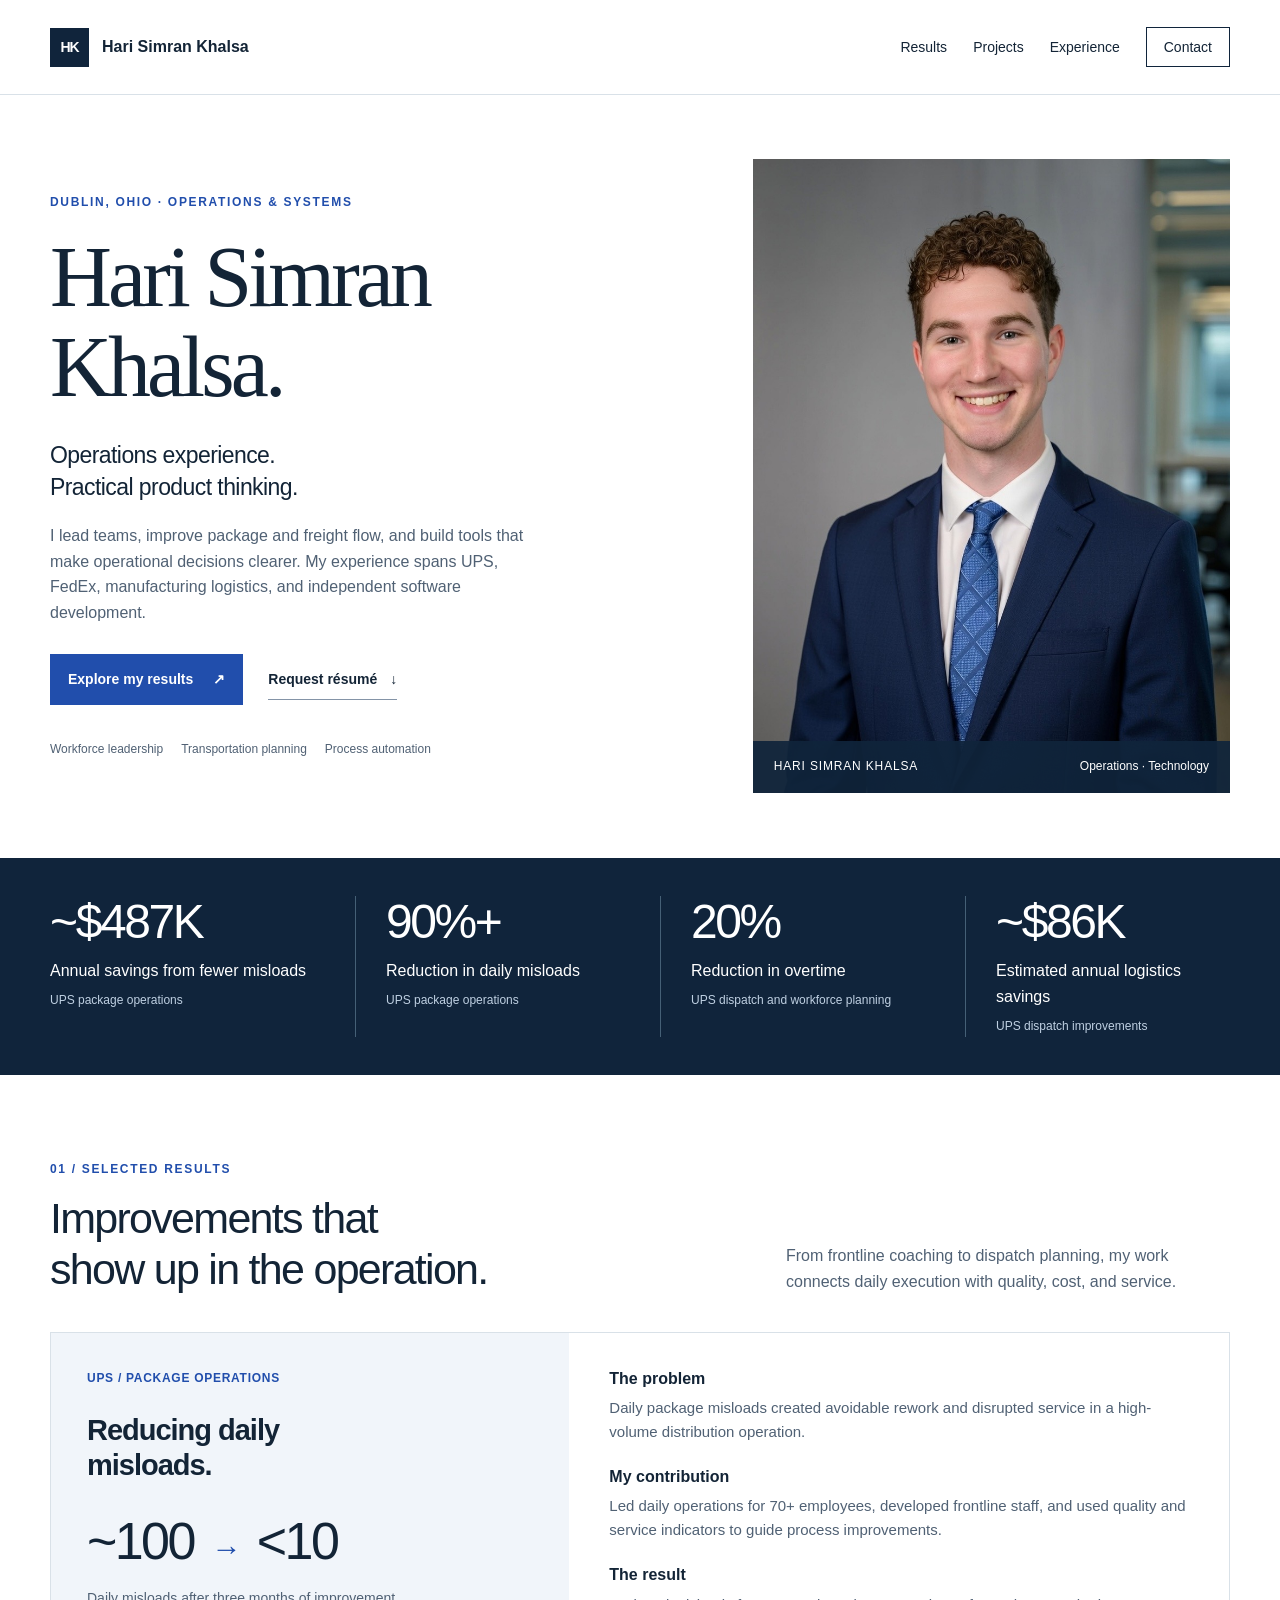
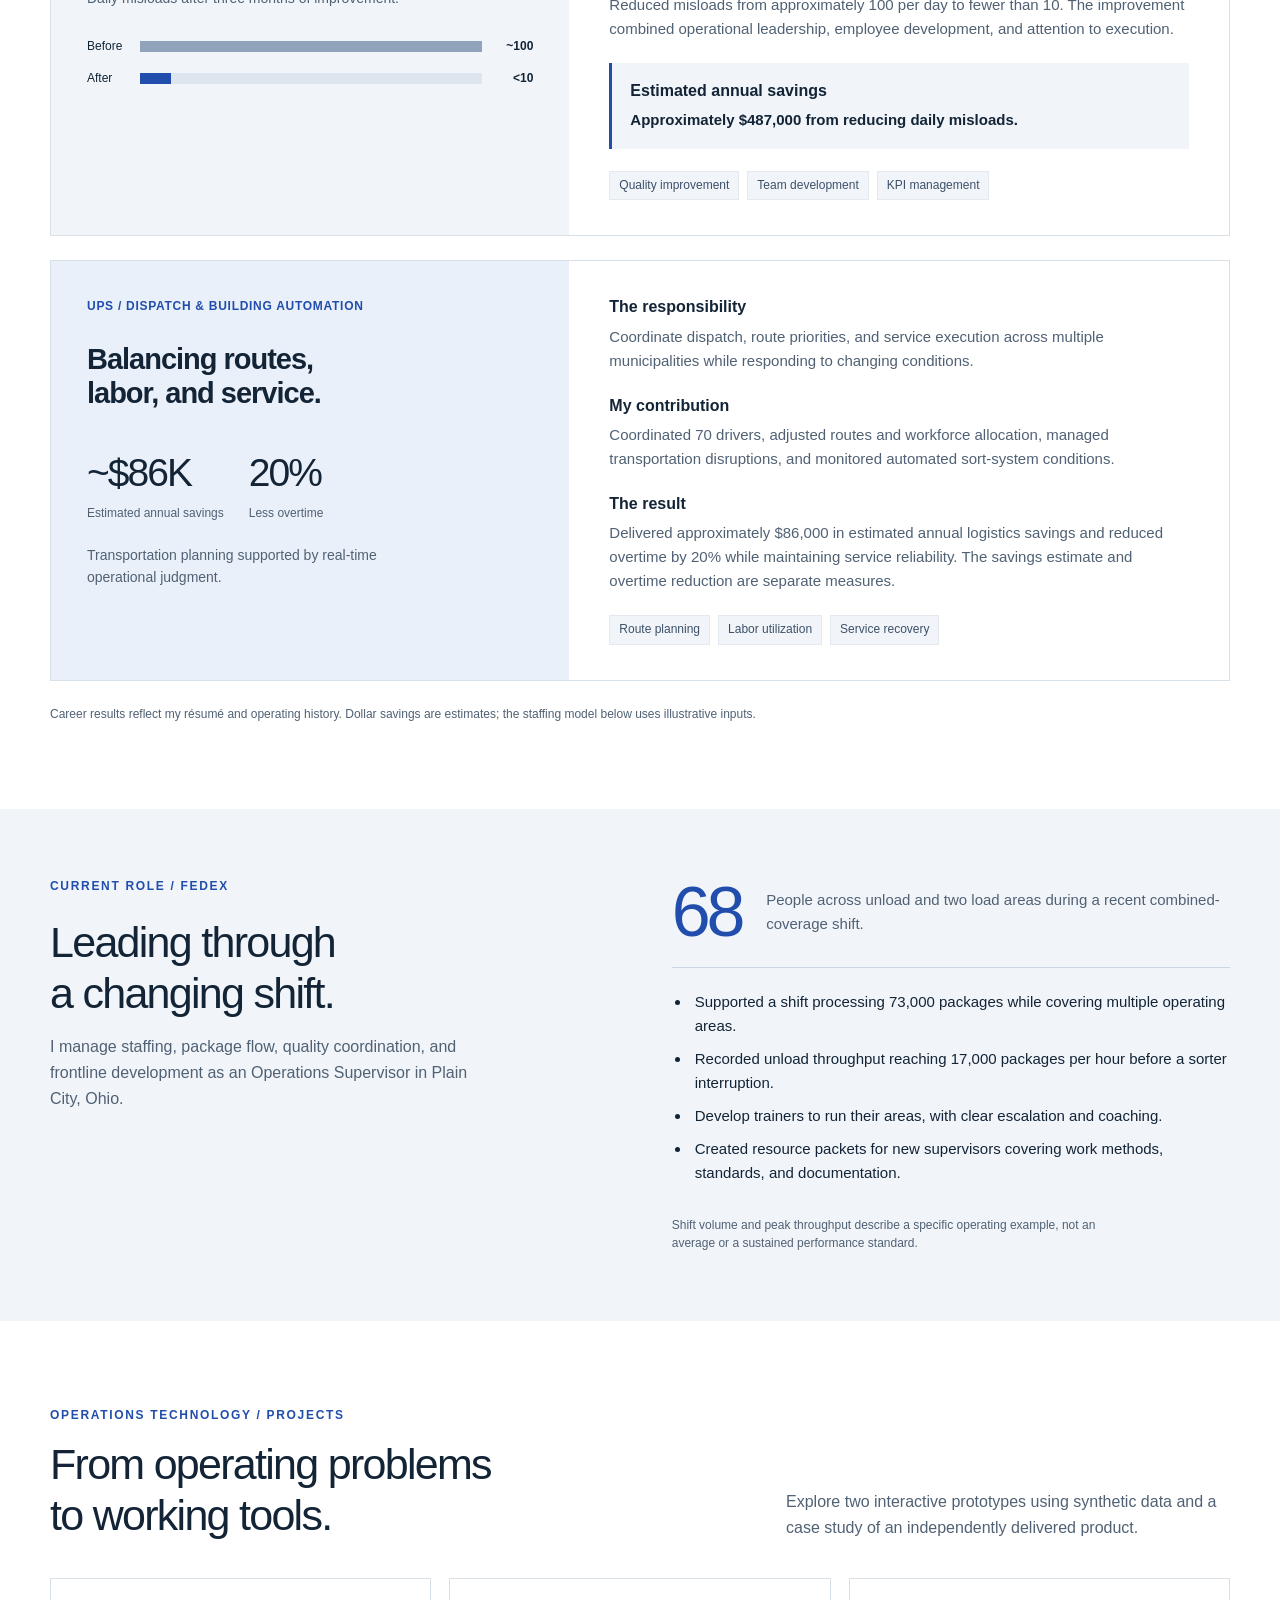
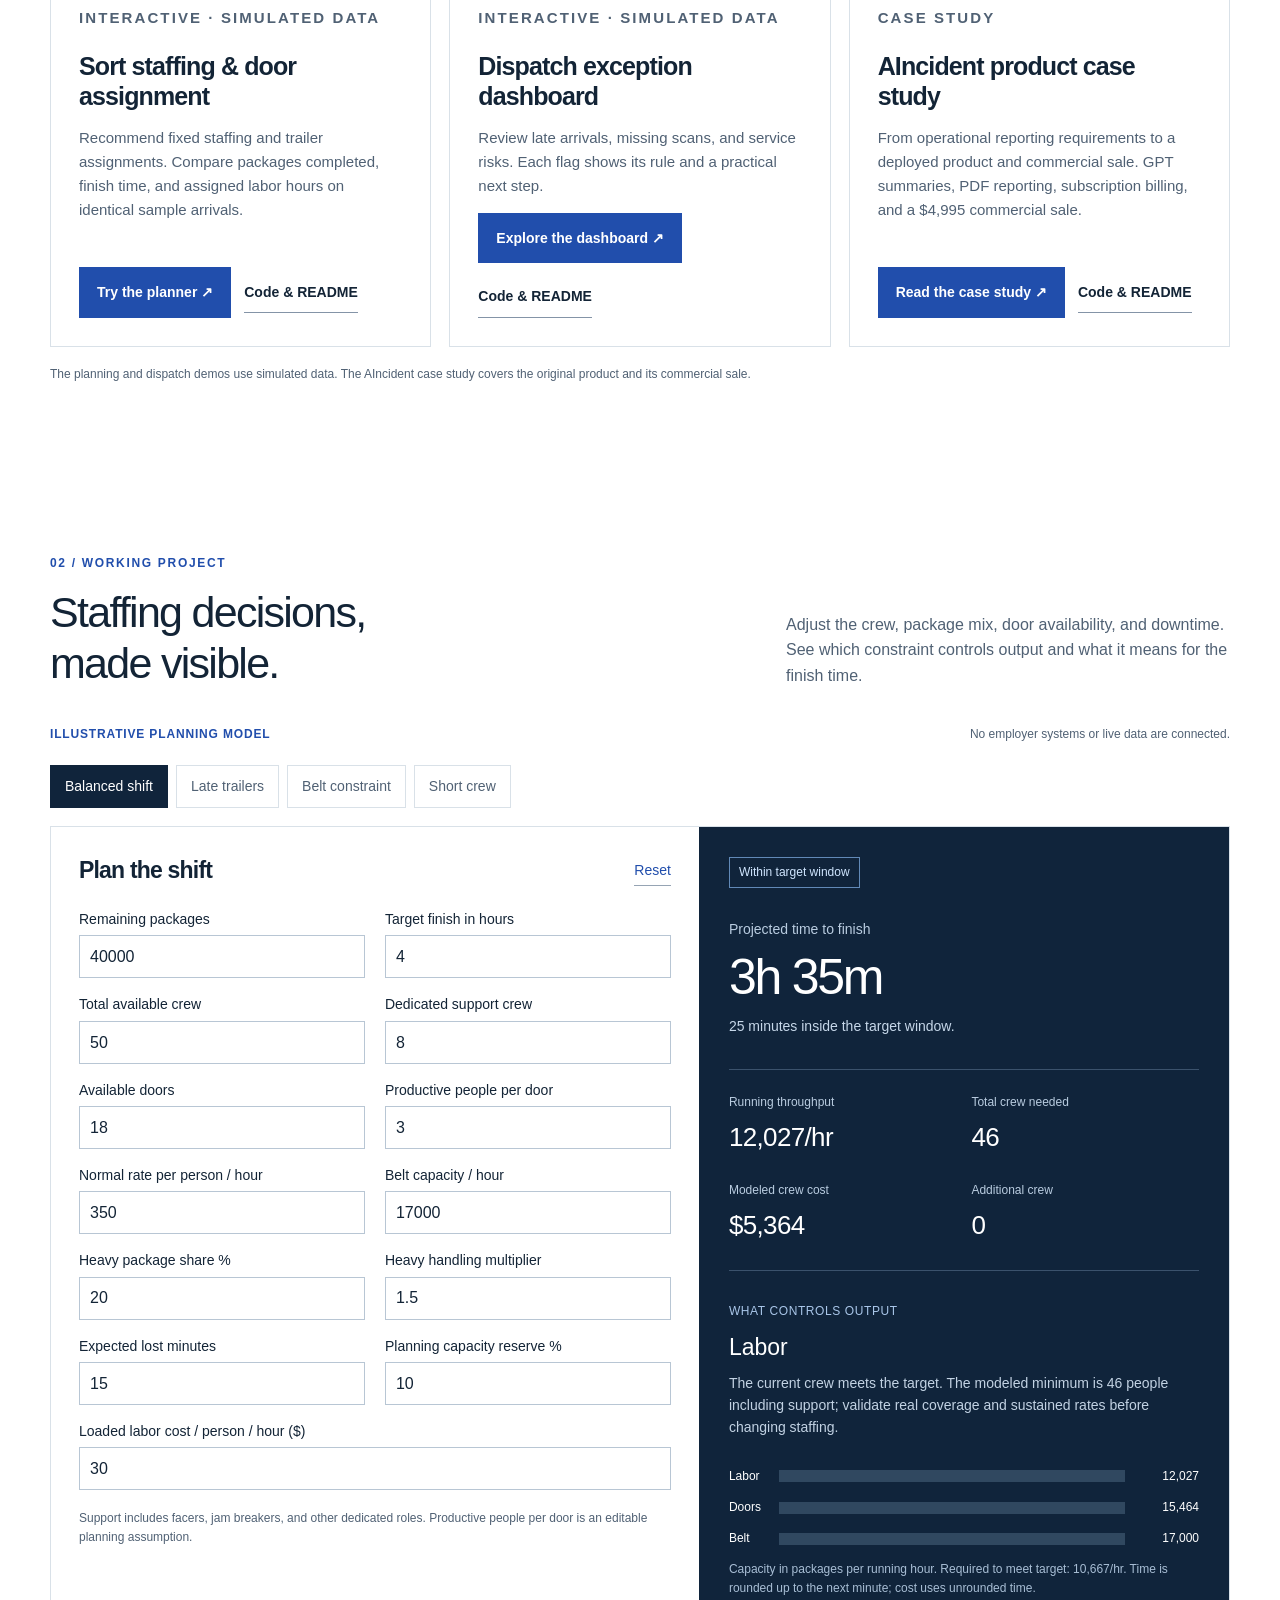
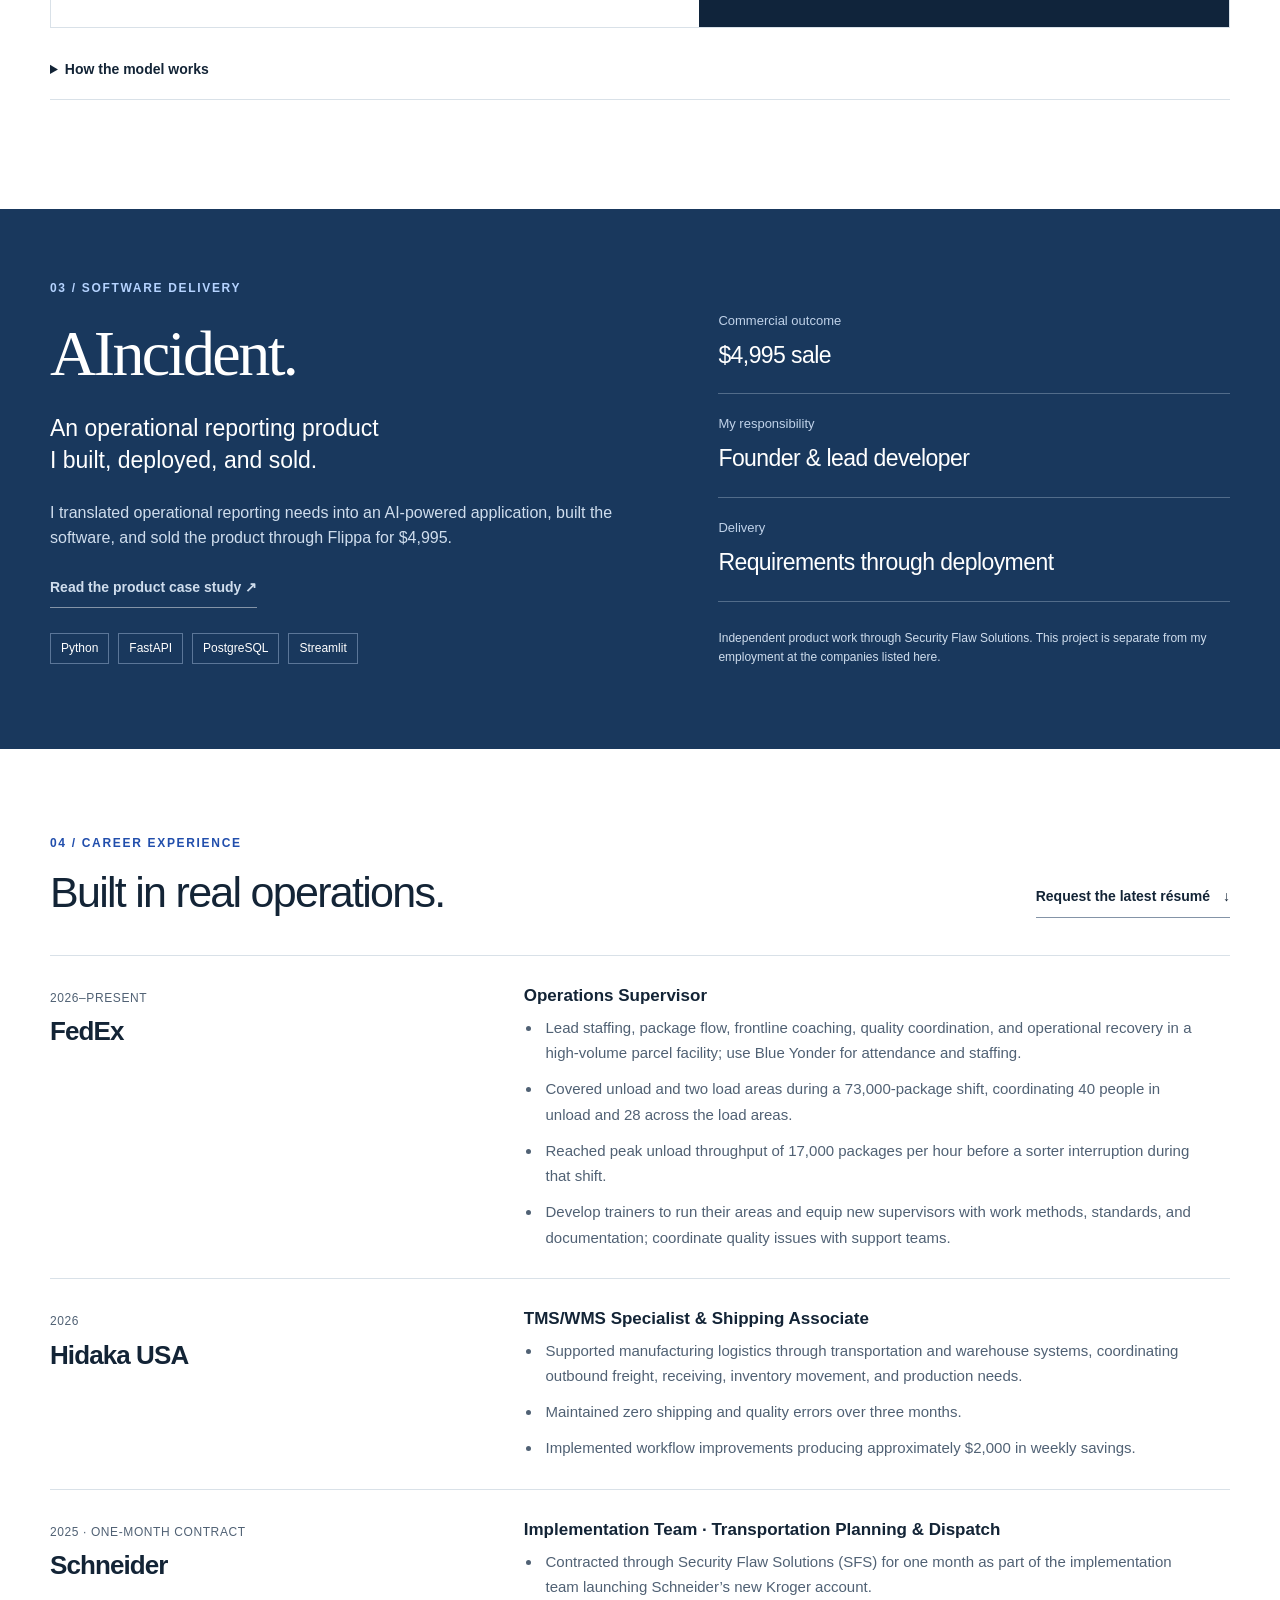
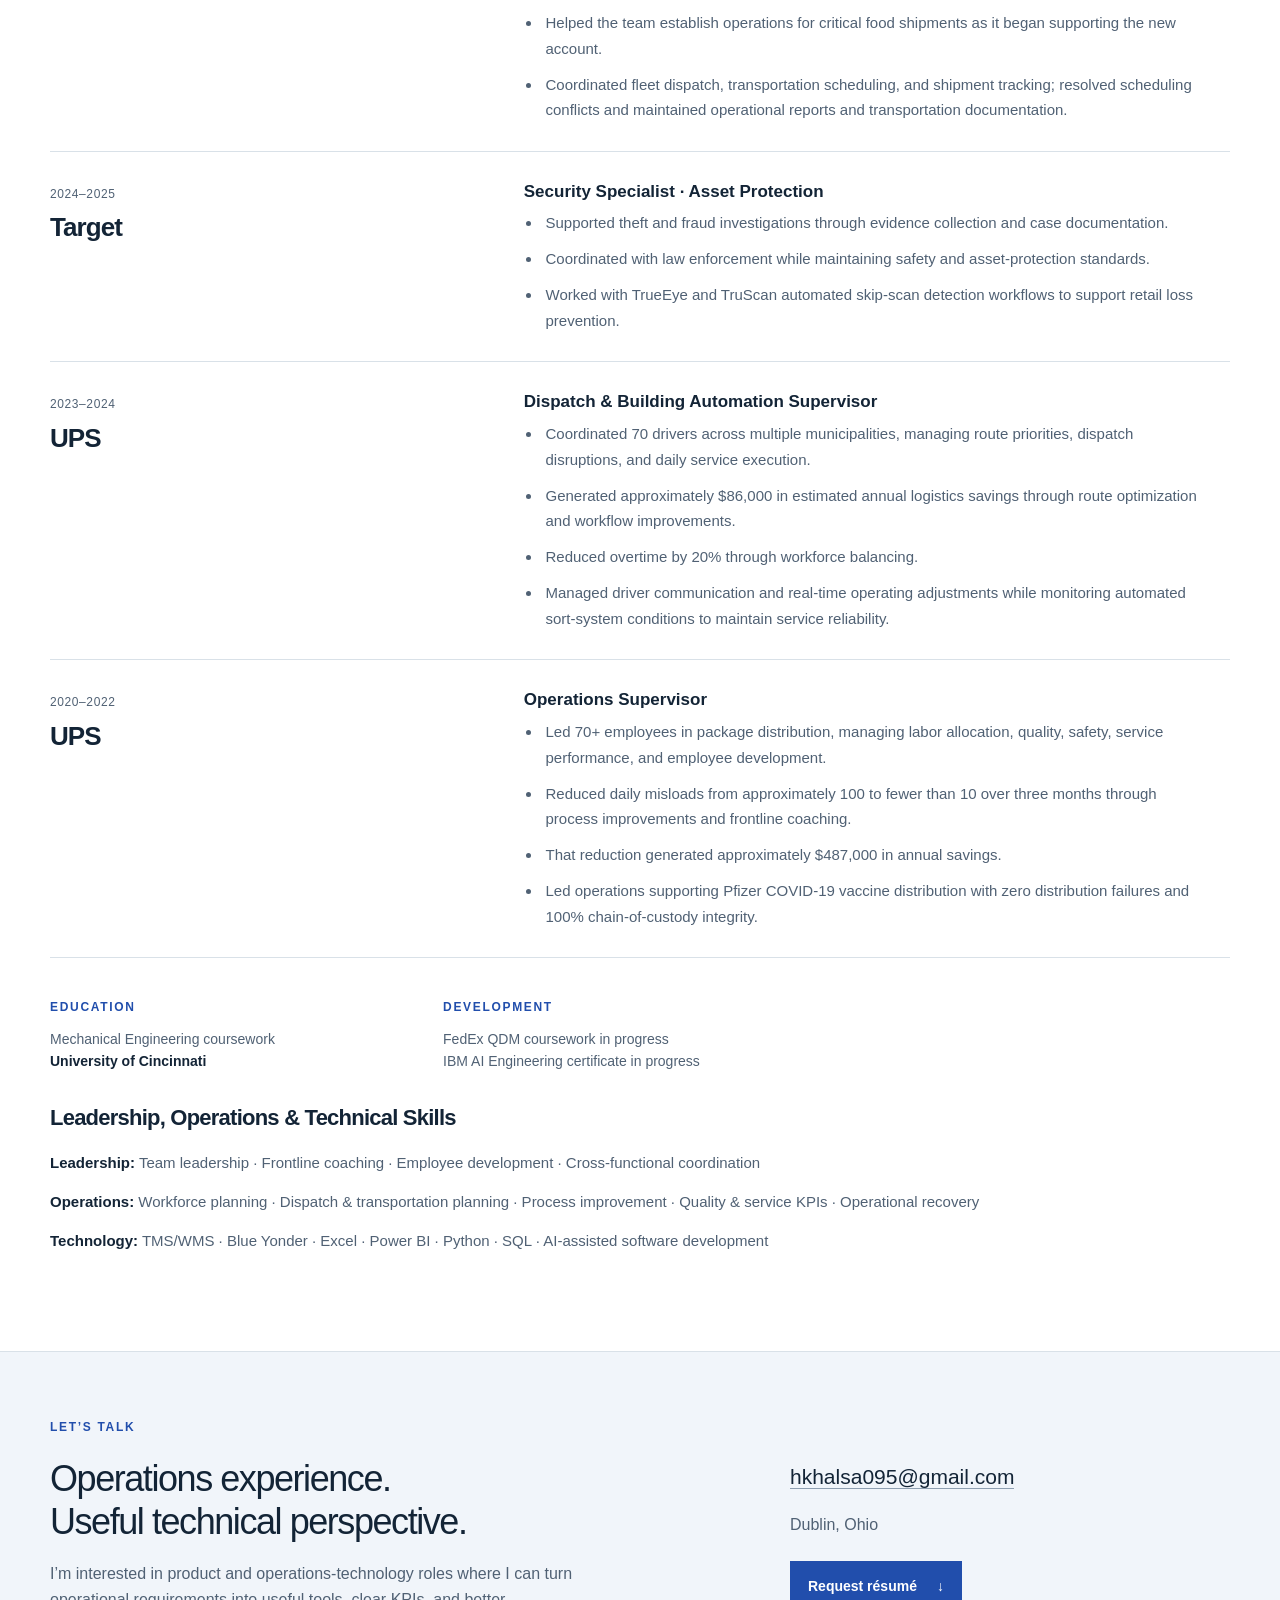
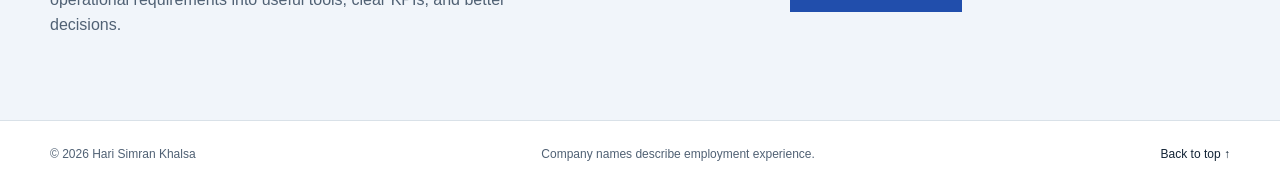
==== index.html @ 3d0d58c3 "Route resume requests to email while published copy is corrected" ====
<!doctype html>
<html lang="en">
<head>
<meta charset="utf-8"><meta name="viewport" content="width=device-width, initial-scale=1">
<meta name="description" content="Hari Simran Khalsa: operations leadership, process improvement, transportation planning, and practical software. Explore career results and a live staffing model.">
<meta name="theme-color" content="#10243b">
<title>Hari Simran Khalsa | Operations & Systems</title>
<link rel="icon" type="image/svg+xml" href="data:image/svg+xml,%3Csvg xmlns='http://www.w3.org/2000/svg' viewBox='0 0 64 64'%3E%3Crect width='64' height='64' rx='12' fill='%2310243b'/%3E%3Cpath d='M18 16v32m28-32v32M18 32h28' stroke='%23fff' stroke-width='7'/%3E%3C/svg%3E">
<link rel="stylesheet" href="styles.css"><link rel="stylesheet" href="projects/projects.css">
<script src="staffing.js" defer></script><script src="app.js" defer></script>
</head>
<body>
<a class="skip" href="#main">Skip to content</a>
<header><div class="wrap nav"><a class="brand" href="#main" aria-label="Hari Simran Khalsa home"><span class="monogram" aria-hidden="true">HK</span><span>Hari Simran Khalsa</span></a><nav aria-label="Main navigation"><a href="#results">Results</a><a href="#projects">Projects</a><a href="#experience">Experience</a><a class="nav-contact" href="#contact">Contact</a></nav></div></header>
<main id="main">
<section class="hero wrap" aria-labelledby="hero-title"><div class="hero-copy"><p class="eyebrow">DUBLIN, OHIO · OPERATIONS & SYSTEMS</p><h1 id="hero-title">Hari Simran<br>Khalsa.</h1><p class="hero-role">Operations experience.<br>Practical product thinking.</p><p class="hero-description">I lead teams, improve package and freight flow, and build tools that make operational decisions clearer. My experience spans UPS, FedEx, manufacturing logistics, and independent software development.</p><div class="actions"><a class="button" href="#results">Explore my results <span aria-hidden="true">↗</span></a><a class="text-button" href="mailto:hkhalsa095@gmail.com?subject=Resume%20request">Request résumé <span aria-hidden="true">↓</span></a></div><div class="hero-detail"><span>Workforce leadership</span><span>Transportation planning</span><span>Process automation</span></div></div><figure class="portrait"><img src="portrait.jpeg" alt="Hari Simran Khalsa in a navy suit" width="880" height="1168" fetchpriority="high"><figcaption><span>HARI SIMRAN KHALSA</span><span>Operations · Technology</span></figcaption></figure></section>
<section class="metric-band" aria-label="Selected career results"><div class="wrap metrics"><div><strong>~$487K</strong><p>Annual savings from fewer misloads</p><span>UPS package operations</span></div><div><strong>90%+</strong><p>Reduction in daily misloads</p><span>UPS package operations</span></div><div><strong>20%</strong><p>Reduction in overtime</p><span>UPS dispatch and workforce planning</span></div><div><strong>~$86K</strong><p>Estimated annual logistics savings</p><span>UPS dispatch improvements</span></div></div></section>
<section class="section wrap" id="results"><div class="section-heading"><div><p class="eyebrow">01 / SELECTED RESULTS</p><h2>Improvements that<br>show up in the operation.</h2></div><p>From frontline coaching to dispatch planning, my work connects daily execution with quality, cost, and service.</p></div>
<article class="case case-quality"><div class="case-lead"><p class="company-label">UPS / PACKAGE OPERATIONS</p><h3>Reducing daily<br>misloads.</h3><div class="case-number">~100 <span>→</span> &lt;10</div><p>Daily misloads after three months of improvement.</p><div class="bar-chart" role="img" aria-label="Approximately 100 daily misloads before, fewer than 10 after"><div class="bar-row"><span>Before</span><div><i style="width:100%"></i></div><b>~100</b></div><div class="bar-row after"><span>After</span><div><i style="width:9%"></i></div><b>&lt;10</b></div></div></div><div class="case-body"><div><h4>The problem</h4><p>Daily package misloads created avoidable rework and disrupted service in a high-volume distribution operation.</p></div><div><h4>My contribution</h4><p>Led daily operations for 70+ employees, developed frontline staff, and used quality and service indicators to guide process improvements.</p></div><div><h4>The result</h4><p>Reduced misloads from approximately 100 per day to fewer than 10. The improvement combined operational leadership, employee development, and attention to execution.</p></div><div class="savings-explanation"><h4>Estimated annual savings</h4><p><strong>Approximately $487,000 from reducing daily misloads.</strong></p></div><div class="case-tags"><span>Quality improvement</span><span>Team development</span><span>KPI management</span></div></div></article>
<article class="case case-dispatch"><div class="case-lead"><p class="company-label">UPS / DISPATCH & BUILDING AUTOMATION</p><h3>Balancing routes,<br>labor, and service.</h3><div class="split-results"><div><strong>~$86K</strong><span>Estimated annual savings</span></div><div><strong>20%</strong><span>Less overtime</span></div></div><p>Transportation planning supported by real-time operational judgment.</p></div><div class="case-body"><div><h4>The responsibility</h4><p>Coordinate dispatch, route priorities, and service execution across multiple municipalities while responding to changing conditions.</p></div><div><h4>My contribution</h4><p>Coordinated 70 drivers, adjusted routes and workforce allocation, managed transportation disruptions, and monitored automated sort-system conditions.</p></div><div><h4>The result</h4><p>Delivered approximately $86,000 in estimated annual logistics savings and reduced overtime by 20% while maintaining service reliability. The savings estimate and overtime reduction are separate measures.</p></div><div class="case-tags"><span>Route planning</span><span>Labor utilization</span><span>Service recovery</span></div></div></article>
<p class="source-note">Career results reflect my résumé and operating history. Dollar savings are estimates; the staffing model below uses illustrative inputs.</p></section>
<section class="current-section"><div class="wrap current-grid"><div><p class="eyebrow">CURRENT ROLE / FEDEX</p><h2>Leading through<br>a changing shift.</h2><p>I manage staffing, package flow, quality coordination, and frontline development as an Operations Supervisor in Plain City, Ohio.</p></div><div class="current-details"><div class="current-stat"><strong>68</strong><p>People across unload and two load areas during a recent combined-coverage shift.</p></div><ul><li>Supported a shift processing 73,000 packages while covering multiple operating areas.</li><li>Recorded unload throughput reaching 17,000 packages per hour before a sorter interruption.</li><li>Develop trainers to run their areas, with clear escalation and coaching.</li><li>Created resource packets for new supervisors covering work methods, standards, and documentation.</li></ul><p class="small">Shift volume and peak throughput describe a specific operating example, not an average or a sustained performance standard.</p></div></div></section>
<section class="section wrap" id="projects"><div class="section-heading"><div><p class="eyebrow">OPERATIONS TECHNOLOGY / PROJECTS</p><h2>From operating problems<br>to working tools.</h2></div><p>Explore two interactive prototypes using synthetic data and a case study of an independently delivered product.</p></div><div class="project-cards"><article class="project-card"><p class="eyebrow">INTERACTIVE · SIMULATED DATA</p><h3>Sort staffing & door assignment</h3><p>Recommend fixed staffing and trailer assignments. Compare packages completed, finish time, and assigned labor hours on identical sample arrivals.</p><div class="actions"><a class="button" href="projects/sort-planner/">Try the planner ↗</a><a class="text-button" href="https://github.com/sfskhalsa101/hari-simran-khalsa-portfolio/tree/main/projects/sort-planner">Code & README</a></div></article><article class="project-card"><p class="eyebrow">INTERACTIVE · SIMULATED DATA</p><h3>Dispatch exception dashboard</h3><p>Review late arrivals, missing scans, and service risks. Each flag shows its rule and a practical next step.</p><div class="actions"><a class="button" href="projects/dispatch-dashboard/">Explore the dashboard ↗</a><a class="text-button" href="https://github.com/sfskhalsa101/hari-simran-khalsa-portfolio/tree/main/projects/dispatch-dashboard">Code & README</a></div></article><article class="project-card"><p class="eyebrow">CASE STUDY</p><h3>AIncident product case study</h3><p>From operational reporting requirements to a deployed product and commercial sale. GPT summaries, PDF reporting, subscription billing, and a $4,995 commercial sale.</p><div class="actions"><a class="button" href="projects/aincident/">Read the case study ↗</a><a class="text-button" href="https://github.com/sfskhalsa101/hari-simran-khalsa-portfolio/tree/main/projects/aincident">Code & README</a></div></article></div><p class="source-note">The planning and dispatch demos use simulated data. The AIncident case study covers the original product and its commercial sale.</p></section>
<section class="section wrap" id="demo"><div class="section-heading"><div><p class="eyebrow">02 / WORKING PROJECT</p><h2>Staffing decisions,<br>made visible.</h2></div><p>Adjust the crew, package mix, door availability, and downtime. See which constraint controls output and what it means for the finish time.</p></div>
<div class="demo-topline"><span class="demo-label">ILLUSTRATIVE PLANNING MODEL</span><p>No employer systems or live data are connected.</p></div>
<div class="scenario-buttons" role="group" aria-label="Load a sample scenario"><button type="button" data-scenario="balanced" aria-pressed="true">Balanced shift</button><button type="button" data-scenario="late" aria-pressed="false">Late trailers</button><button type="button" data-scenario="belt" aria-pressed="false">Belt constraint</button><button type="button" data-scenario="crew" aria-pressed="false">Short crew</button></div>
<div class="simulator"><form id="staffing-form" novalidate><div class="form-heading"><h3>Plan the shift</h3><button type="button" id="reset-demo">Reset</button></div><div class="input-grid">
<label>Remaining packages<input id="volume" name="volume" type="number" min="0" max="1000000" step="1000" value="40000" inputmode="numeric"></label>
<label>Target finish in hours<input id="window" name="window" type="number" min="0.25" max="24" step="0.25" value="4" inputmode="decimal"></label>
<label>Total available crew<input id="crew" name="crew" type="number" min="0" max="200" step="1" value="50" inputmode="numeric"></label>
<label>Dedicated support crew<input id="support" name="support" type="number" min="0" max="100" step="1" value="8" inputmode="numeric"></label>
<label>Available doors<input id="doors" name="doors" type="number" min="0" max="50" step="1" value="18" inputmode="numeric"></label>
<label>Productive people per door<input id="perDoor" name="perDoor" type="number" min="1" max="10" step="1" value="3" inputmode="numeric"></label>
<label>Normal rate per person / hour<input id="rate" name="rate" type="number" min="1" max="2000" step="10" value="350" inputmode="numeric"></label>
<label>Belt capacity / hour<input id="belt" name="belt" type="number" min="0" max="100000" step="500" value="17000" inputmode="numeric"></label>
<label>Heavy package share %<input id="heavy" name="heavy" type="number" min="0" max="100" step="5" value="20" inputmode="numeric"></label>
<label>Heavy handling multiplier<input id="multiplier" name="multiplier" type="number" min="1" max="5" step="0.1" value="1.5" inputmode="decimal"></label>
<label>Expected lost minutes<input id="downtime" name="downtime" type="number" min="0" max="1439" step="5" value="15" inputmode="numeric"></label>
<label>Planning capacity reserve %<input id="reserve" name="reserve" type="number" min="0" max="80" step="5" value="10" inputmode="numeric"></label>
<label class="wide-input">Loaded labor cost / person / hour ($)<input id="cost" name="cost" type="number" min="0" max="200" step="1" value="30" inputmode="decimal"></label>
</div><p class="field-note">Support includes facers, jam breakers, and other dedicated roles. Productive people per door is an editable planning assumption.</p></form>
<div class="sim-results" aria-live="polite" aria-atomic="true"><div id="result-error" class="result-error" hidden></div><div id="result-content"><div class="result-status" id="result-status">Calculating</div><div class="finish-result"><span>Projected time to finish</span><strong id="finish-time">—</strong><p id="finish-message"></p></div><div class="result-grid"><div><span>Running throughput</span><strong id="throughput">—</strong></div><div><span>Total crew needed</span><strong id="required-crew">—</strong></div><div><span>Modeled crew cost</span><strong id="labor-cost">—</strong></div><div><span>Additional crew</span><strong id="additional-crew">—</strong></div></div><div class="constraint-box"><span>WHAT CONTROLS OUTPUT</span><h4 id="constraint">—</h4><p id="decision"></p></div><div class="capacity-bars" aria-label="Capacity comparison"><div><span>Labor</span><meter id="labor-meter" min="0" max="20000" value="0"></meter><b id="labor-value"></b></div><div><span>Doors</span><meter id="door-meter" min="0" max="20000" value="0"></meter><b id="door-value"></b></div><div><span>Belt</span><meter id="belt-meter" min="0" max="20000" value="0"></meter><b id="belt-value"></b></div></div><p class="small" id="capacity-context"></p></div></div></div>
<details class="method"><summary>How the model works</summary><div class="method-grid"><div><h4>Throughput</h4><p>The normal labor rate is adjusted for heavy freight and a planning reserve. Capacity is the smallest of available labor capacity, door capacity, and belt capacity. Dedicated support must be covered before unloading starts.</p></div><div><h4>Time and cost</h4><p>Finish time equals volume divided by running throughput, plus a fixed lost-time allowance. Crew cost assumes everyone stays paid until completion. It excludes overtime premiums and does not imply verified savings.</p></div><div><h4>Scope</h4><p>Late trailers are represented by available doors and equivalent lost minutes. This model does not schedule individual trailer arrivals, model breaks separately, or simulate congestion. Replace sample rates with observed sustained rates before operational use.</p></div></div></details>
</section>
<section class="product-section"><div class="wrap product-grid"><div><p class="eyebrow">03 / SOFTWARE DELIVERY</p><h2>AIncident.</h2><p class="product-subtitle">An operational reporting product<br>I built, deployed, and sold.</p><p>I translated operational reporting needs into an AI-powered application, built the software, and sold the product through Flippa for $4,995.</p><p><a class="text-button" href="projects/aincident/">Read the product case study ↗</a></p><div class="tech-list"><span>Python</span><span>FastAPI</span><span>PostgreSQL</span><span>Streamlit</span></div></div><div class="product-facts"><div><span>Commercial outcome</span><strong>$4,995 sale</strong></div><div><span>My responsibility</span><strong>Founder & lead developer</strong></div><div><span>Delivery</span><strong>Requirements through deployment</strong></div><p>Independent product work through Security Flaw Solutions. This project is separate from my employment at the companies listed here.</p></div></div></section>
<section class="section wrap" id="experience"><div class="section-heading"><div><p class="eyebrow">04 / CAREER EXPERIENCE</p><h2>Built in real operations.</h2></div><a class="text-button" href="mailto:hkhalsa095@gmail.com?subject=Resume%20request">Request the latest résumé <span aria-hidden="true">↓</span></a></div><div class="experience-list">
<article><div><span>2026–PRESENT</span><h3>FedEx</h3></div><div><h4>Operations Supervisor</h4><ul><li>Lead staffing, package flow, frontline coaching, quality coordination, and operational recovery in a high-volume parcel facility; use Blue Yonder for attendance and staffing.</li><li>Covered unload and two load areas during a 73,000-package shift, coordinating 40 people in unload and 28 across the load areas.</li><li>Reached peak unload throughput of 17,000 packages per hour before a sorter interruption during that shift.</li><li>Develop trainers to run their areas and equip new supervisors with work methods, standards, and documentation; coordinate quality issues with support teams.</li></ul></div></article>
<article><div><span>2026</span><h3>Hidaka USA</h3></div><div><h4>TMS/WMS Specialist &amp; Shipping Associate</h4><ul><li>Supported manufacturing logistics through transportation and warehouse systems, coordinating outbound freight, receiving, inventory movement, and production needs.</li><li>Maintained zero shipping and quality errors over three months.</li><li>Implemented workflow improvements producing approximately $2,000 in weekly savings.</li></ul></div></article>
<article><div><span>2025 · ONE-MONTH CONTRACT</span><h3>Schneider</h3></div><div><h4>Implementation Team · Transportation Planning &amp; Dispatch</h4><ul><li>Contracted through Security Flaw Solutions (SFS) for one month as part of the implementation team launching Schneider’s new Kroger account.</li><li>Helped the team establish operations for critical food shipments as it began supporting the new account.</li><li>Coordinated fleet dispatch, transportation scheduling, and shipment tracking; resolved scheduling conflicts and maintained operational reports and transportation documentation.</li></ul></div></article>
<article><div><span>2024–2025</span><h3>Target</h3></div><div><h4>Security Specialist · Asset Protection</h4><ul><li>Supported theft and fraud investigations through evidence collection and case documentation.</li><li>Coordinated with law enforcement while maintaining safety and asset-protection standards.</li><li>Worked with TrueEye and TruScan automated skip-scan detection workflows to support retail loss prevention.</li></ul></div></article>
<article><div><span>2023–2024</span><h3>UPS</h3></div><div><h4>Dispatch &amp; Building Automation Supervisor</h4><ul><li>Coordinated 70 drivers across multiple municipalities, managing route priorities, dispatch disruptions, and daily service execution.</li><li>Generated approximately $86,000 in estimated annual logistics savings through route optimization and workflow improvements.</li><li>Reduced overtime by 20% through workforce balancing.</li><li>Managed driver communication and real-time operating adjustments while monitoring automated sort-system conditions to maintain service reliability.</li></ul></div></article>
<article><div><span>2020–2022</span><h3>UPS</h3></div><div><h4>Operations Supervisor</h4><ul><li>Led 70+ employees in package distribution, managing labor allocation, quality, safety, service performance, and employee development.</li><li>Reduced daily misloads from approximately 100 to fewer than 10 over three months through process improvements and frontline coaching.</li><li>That reduction generated approximately $487,000 in annual savings.</li><li>Led operations supporting Pfizer COVID-19 vaccine distribution with zero distribution failures and 100% chain-of-custody integrity.</li></ul></div></article>
</div><div class="education"><div><p class="eyebrow">EDUCATION</p><p>Mechanical Engineering coursework<br><strong>University of Cincinnati</strong></p></div><div><p class="eyebrow">DEVELOPMENT</p><p>FedEx QDM coursework in progress<br>IBM AI Engineering certificate in progress</p></div></div><div class="skills-overview" id="skills"><h3>Leadership, Operations &amp; Technical Skills</h3><p><strong>Leadership:</strong> Team leadership · Frontline coaching · Employee development · Cross-functional coordination</p><p><strong>Operations:</strong> Workforce planning · Dispatch &amp; transportation planning · Process improvement · Quality &amp; service KPIs · Operational recovery</p><p><strong>Technology:</strong> TMS/WMS · Blue Yonder · Excel · Power BI · Python · SQL · AI-assisted software development</p></div></section>
<section id="contact" class="contact-section"><div class="wrap contact-inner"><div><p class="eyebrow">LET’S TALK</p><h2>Operations experience.<br>Useful technical perspective.</h2><p>I’m interested in product and operations-technology roles where I can turn operational requirements into useful tools, clear KPIs, and better decisions.</p></div><div><a class="contact-email" href="mailto:hkhalsa095@gmail.com">hkhalsa095@gmail.com</a><p>Dublin, Ohio</p><a class="button light" href="mailto:hkhalsa095@gmail.com?subject=Resume%20request">Request résumé <span aria-hidden="true">↓</span></a></div></div></section>
</main><footer class="wrap"><span>© 2026 Hari Simran Khalsa</span><span>Company names describe employment experience.</span><a href="#main">Back to top ↑</a></footer>
</body></html>
---- styles.css ----
:root{--navy:#10243b;--blue:#214eac;--ink:#132436;--muted:#506174;--line:#d9e1e8;--pale:#f1f5fa;--white:#fff;--max:1180px}*{box-sizing:border-box}html{scroll-behavior:smooth;scroll-padding-top:30px}body{margin:0;background:var(--white);color:var(--ink);font:16px/1.6 'Segoe UI',Arial,sans-serif;-webkit-font-smoothing:antialiased}a{color:inherit;text-decoration:none}button,input{font:inherit}button,a,input,summary{touch-action:manipulation}a:focus-visible,button:focus-visible,input:focus-visible,summary:focus-visible{outline:3px solid #e8aa3e;outline-offset:4px}.wrap{width:min(var(--max),calc(100% - 80px));margin:auto}.skip{position:absolute;left:20px;top:-80px;background:var(--navy);color:white;padding:12px;z-index:100}.skip:focus{top:10px}header{border-bottom:1px solid var(--line)}.nav{min-height:94px;display:flex;align-items:center;justify-content:space-between;gap:25px}.brand{display:flex;align-items:center;gap:13px;font-size:16px;font-weight:650}.monogram{background:var(--navy);color:white;display:grid;place-items:center;width:39px;height:39px;font-size:14px;letter-spacing:-1px}.nav nav{display:flex;align-items:center;gap:26px;font-size:14px}.nav nav a:hover{color:var(--blue)}.nav-contact{border:1px solid var(--navy);padding:8px 17px}.hero{padding:64px 0 65px;display:grid;grid-template-columns:1.14fr .86fr;gap:70px;align-items:center}.eyebrow{font-size:12px;letter-spacing:.14em;font-weight:650;line-height:1.5;margin:0 0 22px;color:var(--blue)}h1{font-family:Georgia,'Times New Roman',serif;font-weight:400;font-size:clamp(60px,6.7vw,86px);letter-spacing:-.045em;line-height:1.05;margin:0 0 26px}.hero-role{font-size:23px;line-height:1.4;margin:0 0 20px;font-weight:500;letter-spacing:-.025em}.hero-description{color:var(--muted);font-size:16px;max-width:490px;margin:0 0 29px}.actions{display:flex;align-items:center;gap:25px;flex-wrap:wrap}.button{padding:14px 18px;background:var(--blue);color:#fff;display:inline-flex;align-items:center;justify-content:center;gap:20px;min-height:50px;font-size:14px;font-weight:600}.button:hover{background:var(--navy)}.text-button{font-size:14px;font-weight:600;border-bottom:1px solid #8494a7;padding:9px 0;display:inline-flex;gap:13px;align-items:center}.hero-detail{margin-top:35px;display:flex;gap:7px 18px;flex-wrap:wrap;color:var(--muted);font-size:12px}.portrait{margin:0;position:relative;align-self:stretch;min-height:530px;background:#dae1e8;overflow:hidden}.portrait img{width:100%;height:100%;object-fit:cover;object-position:50% 32%;display:block}.portrait figcaption{position:absolute;bottom:0;left:0;right:0;background:#10243beb;color:white;padding:16px 21px;display:flex;justify-content:space-between;gap:15px;font-size:12px}.portrait figcaption span:first-child{letter-spacing:.07em}.metric-band{background:var(--navy);color:white}.metrics{display:grid;grid-template-columns:repeat(4,1fr);padding:38px 0;gap:40px}.metrics>div{border-left:1px solid #456076;padding-left:30px}.metrics>div:first-child{border:0;padding-left:0}.metrics strong{font-size:48px;font-weight:450;letter-spacing:-.05em;line-height:1.1}.metrics p{font-size:16px;margin:10px 0 2px}.metrics span{font-size:12px;color:#bfd0e2}.section{padding-top:85px;padding-bottom:85px}.section-heading{display:grid;grid-template-columns:1.2fr .8fr;gap:70px;align-items:end;margin-bottom:37px}.section-heading .eyebrow{margin-bottom:15px}h2{font-size:clamp(32px,3.4vw,43px);font-weight:500;letter-spacing:-.04em;line-height:1.18;margin:0}.section-heading>p{margin:0;color:var(--muted);font-size:16px}.section-heading>.text-button{justify-self:end;align-self:end}.case{display:grid;grid-template-columns:.88fr 1.12fr;border:1px solid var(--line);margin-bottom:24px}.case-lead{padding:36px;background:var(--pale)}.company-label{font-size:12px;font-weight:650;letter-spacing:.06em;color:var(--blue);margin:0 0 25px}h3{font-size:29px;letter-spacing:-.035em;font-weight:550;line-height:1.2;margin:0}.case-number{font-size:52px;letter-spacing:-.05em;font-weight:500;line-height:1.2;margin:28px 0 8px}.case-number span{font-size:30px;color:var(--blue);padding:0 6px}.case-lead>p:not(.company-label){font-size:14px;color:var(--muted);max-width:350px}.case-body{padding:35px 40px}.case-body>div+div{margin-top:22px}h4{margin:0 0 6px;font-size:16px;line-height:1.4;font-weight:650}.case-body p{margin:0;color:var(--muted);font-size:15px}.case-tags{display:flex;flex-wrap:wrap;gap:8px}.case-tags span{font-size:12px;padding:4px 9px;background:var(--pale);border:1px solid #e3e9ef;color:#3d5068}.bar-chart{margin:28px 0 5px}.bar-row{display:grid;grid-template-columns:42px 1fr 40px;align-items:center;gap:11px;margin:13px 0;font-size:12px}.bar-row>div{height:11px;background:#dde5ee}.bar-row i{height:100%;background:#90a3bb;display:block}.bar-row.after i{background:var(--blue)}.bar-row b{text-align:right;font-weight:600}.split-results{display:flex;gap:25px;margin:31px 0 20px}.split-results strong{display:block;font-size:39px;font-weight:500;letter-spacing:-.05em}.split-results span{display:block;font-size:12px;color:var(--muted)}.case-dispatch .case-lead{background:#eaf0f9}.source-note{font-size:12px;color:var(--muted);margin:18px 0 0}.current-section{background:var(--pale);padding:68px 0}.current-grid{display:grid;grid-template-columns:1fr 1.05fr;gap:90px}.current-grid>div>p:not(.eyebrow){color:var(--muted);max-width:430px}.current-stat{display:flex;align-items:center;gap:25px;padding-bottom:20px;border-bottom:1px solid #cbd6e2}.current-stat strong{font-size:70px;letter-spacing:-.06em;line-height:1;font-weight:450;color:var(--blue)}.current-stat p{margin:0;font-size:15px;color:var(--muted)}.current-details ul{padding-left:19px;margin:22px 0}.current-details li{padding:0 0 9px 4px;font-size:15px}.small{font-size:12px;line-height:1.55;color:var(--muted);margin:12px 0 0}.demo-topline{display:flex;justify-content:space-between;align-items:center;gap:15px;margin-bottom:20px}.demo-label{font-size:12px;letter-spacing:.07em;color:var(--blue);font-weight:650}.demo-topline p{font-size:12px;color:var(--muted);margin:0}.scenario-buttons{display:flex;gap:8px;flex-wrap:wrap;margin-bottom:18px}.scenario-buttons button{background:white;color:var(--muted);border:1px solid var(--line);padding:9px 14px;font-size:14px;cursor:pointer;min-height:43px}.scenario-buttons button[aria-pressed=true]{background:var(--navy);border-color:var(--navy);color:white}.simulator{display:grid;grid-template-columns:1.1fr .9fr;border:1px solid var(--line)}#staffing-form{padding:28px}.form-heading{display:flex;align-items:center;justify-content:space-between;gap:20px;margin-bottom:23px}.form-heading h3{font-size:23px}.form-heading button{border:0;border-bottom:1px solid #96a4b4;background:none;color:var(--blue);font-size:14px;cursor:pointer;padding:4px 0}.input-grid{display:grid;grid-template-columns:1fr 1fr;gap:16px 20px}.input-grid label{font-size:14px;font-weight:500;line-height:1.45}.input-grid input{display:block;margin-top:6px;width:100%;min-height:43px;background:white;border:1px solid #b8c6d4;border-radius:0;color:var(--ink);padding:8px 10px;font-size:16px}.input-grid input:focus{border-color:var(--blue)}.wide-input{grid-column:1/-1}.field-note{font-size:12px;color:var(--muted);margin:19px 0 0}.sim-results{background:var(--navy);padding:30px;color:white}.result-status{display:inline-block;padding:5px 9px;border:1px solid #6189b7;color:#d0e6ff;font-size:12px}.result-status.late{border-color:#d0a16b;color:#ffd8a5}.finish-result{margin:30px 0}.finish-result>span{font-size:14px;color:#b9cce0;display:block}.finish-result>strong{display:block;font-size:50px;line-height:1.3;letter-spacing:-.045em;font-weight:450;margin:5px 0}.finish-result>p{font-size:14px;color:#c6d7e9;min-height:24px;margin:3px 0}.result-grid{display:grid;grid-template-columns:1fr 1fr;gap:22px 15px;padding:23px 0;border-top:1px solid #3b526c;border-bottom:1px solid #3b526c}.result-grid span{display:block;font-size:12px;color:#b9cce0}.result-grid strong{display:block;font-size:26px;font-weight:500;letter-spacing:-.025em;margin-top:5px}.constraint-box{padding-top:26px}.constraint-box>span{font-size:12px;letter-spacing:.05em;color:#a9c6e9}.constraint-box h4{font-size:23px;margin-top:9px;font-weight:500}.constraint-box p{font-size:14px;color:#c2d2e3;margin:8px 0}.capacity-bars{margin-top:28px}.capacity-bars>div{display:grid;grid-template-columns:38px 1fr 62px;align-items:center;gap:12px;margin:12px 0;font-size:12px}.capacity-bars b{font-weight:500;text-align:right}.capacity-bars meter{width:100%;height:12px;border:0;appearance:none;background:#304860}.capacity-bars meter::-webkit-meter-bar{background:#304860;border:0;border-radius:0;height:9px}.capacity-bars meter::-webkit-meter-optimum-value{background:#83b1ef}.capacity-bars meter::-moz-meter-bar{background:#83b1ef}.sim-results .small{color:#a8bed5}.result-error{border:1px solid #b99a70;padding:17px;color:#ffe1bc;font-size:15px}.method{margin-top:17px;border-bottom:1px solid var(--line);padding:13px 0 18px}.method summary{cursor:pointer;font-size:14px;font-weight:600;width:fit-content}.method-grid{display:grid;grid-template-columns:repeat(3,1fr);gap:27px;padding:20px 0 0}.method p{font-size:14px;color:var(--muted);margin:0}.product-section{background:#19385d;color:white;padding:70px 0}.product-grid{display:grid;grid-template-columns:1fr .9fr;gap:100px}.product-section .eyebrow{color:#b5d3ff}.product-section h2{font-family:Georgia,'Times New Roman',serif;font-weight:400;font-size:64px;line-height:1.1}.product-subtitle{font-size:23px;line-height:1.4;font-weight:450;margin:23px 0}.product-grid>div>p:not(.eyebrow):not(.product-subtitle){font-size:16px;color:#cfdded}.tech-list{display:flex;flex-wrap:wrap;gap:9px;margin-top:25px}.tech-list span{font-size:12px;border:1px solid #5b7698;padding:5px 10px}.product-facts{padding-top:12px}.product-facts>div{padding:20px 0;border-bottom:1px solid #526c8a}.product-facts span{display:block;color:#c0d2e9;font-size:13px}.product-facts strong{font-size:23px;display:block;margin-top:5px;letter-spacing:-.025em;font-weight:500}.product-facts p{font-size:12px!important;margin-top:27px}.experience-list{border-top:1px solid var(--line)}.experience-list article{display:grid;grid-template-columns:.75fr 1.25fr;gap:50px;border-bottom:1px solid var(--line);padding:28px 0}.experience-list article span{font-size:12px;letter-spacing:.05em;color:var(--muted)}.experience-list h3{font-size:26px;margin-top:7px}.experience-list h4{font-size:17px;font-weight:600;margin-bottom:7px}.experience-list p{font-size:15px;color:var(--muted);margin:0;max-width:630px}.education{display:grid;grid-template-columns:1fr 1fr 1.1fr;gap:35px;padding-top:40px}.education .eyebrow{margin-bottom:12px}.education p:not(.eyebrow){font-size:14px;color:var(--muted);margin:0}.education strong{font-weight:550;color:var(--ink)}.contact-section{padding:66px 0;background:var(--pale);border-top:1px solid var(--line);border-bottom:1px solid var(--line)}.contact-inner{display:grid;grid-template-columns:1.2fr .8fr;align-items:center;gap:80px}.contact-inner h2{font-size:36px}.contact-inner>div>p:not(.eyebrow){color:var(--muted);max-width:530px;margin-top:18px}.contact-email{font-size:21px;border-bottom:1px solid #8e9fb1;overflow-wrap:anywhere}.contact-inner .button{margin-top:8px}footer{padding:24px 0;display:flex;justify-content:space-between;gap:16px;color:var(--muted);font-size:12px}footer a{color:var(--ink)}
@media(max-width:1050px){.wrap{width:calc(100% - 56px)}.hero{gap:35px;padding:45px 0}.portrait{min-height:520px}.portrait figcaption{flex-direction:column;gap:0}.hero-detail{margin-top:25px}.metrics{gap:24px}.metrics>div{padding-left:24px}.metrics strong{font-size:42px}.section-heading{gap:35px}.current-grid,.product-grid{gap:50px}.case-lead{padding:28px}.case-body{padding:28px}.case-number{font-size:44px}.split-results{gap:18px}.split-results strong{font-size:32px}.sim-results,#staffing-form{padding:24px}.finish-result>strong{font-size:42px}.input-grid{gap:14px}.contact-inner{gap:40px}}
@media(max-width:760px){.wrap{width:calc(100% - 40px)}.nav{min-height:76px;gap:12px}.brand{font-size:14px;gap:9px}.monogram{width:34px;height:34px}.nav nav{gap:16px}.nav nav a:not(.nav-contact){display:none}.nav-contact{font-size:13px;padding:7px 12px}.hero{grid-template-columns:1fr;gap:32px;padding:36px 0 40px}.hero-copy{max-width:600px}.eyebrow{font-size:12px;margin-bottom:19px}h1{font-size:64px;line-height:1.05;margin-bottom:22px}.hero-role{font-size:23px}.hero-description{max-width:100%}.hero-detail{margin-top:23px}.portrait{min-height:0;height:440px;max-width:100%}.portrait img{object-position:50% 25%}.portrait figcaption{flex-direction:row;font-size:12px;padding:15px}.metrics{padding:27px 0;gap:15px}.metrics>div{padding-left:14px}.metrics strong{font-size:35px}.metrics p{font-size:13px;line-height:1.4;margin-top:9px}.metrics span{font-size:12px;line-height:1.4;display:block;margin-top:8px}.section{padding-top:55px;padding-bottom:55px}.section-heading{grid-template-columns:1fr;gap:19px;margin-bottom:27px}h2{font-size:33px}.section-heading>p{max-width:550px}.section-heading>.text-button{justify-self:start}.case{grid-template-columns:1fr}.case-lead{padding:27px}.case-body{padding:27px}.case-lead h3 br{display:none}.case-number{font-size:47px;margin-top:20px}.bar-chart{max-width:390px}.case-lead>p:not(.company-label){max-width:100%}.split-results strong{font-size:38px}.split-results{gap:42px;margin-top:22px}.current-section{padding:45px 0}.current-grid{grid-template-columns:1fr;gap:30px}.current-stat strong{font-size:59px}.current-stat p{max-width:300px}.current-grid>div>p:not(.eyebrow){max-width:100%}.demo-topline{flex-direction:column;align-items:flex-start;gap:7px}.scenario-buttons{gap:7px}.scenario-buttons button{font-size:13px;padding:8px 11px}.simulator{grid-template-columns:1fr}.input-grid{gap:17px 15px}.input-grid label{font-size:14px}.sim-results,#staffing-form{padding:24px}.finish-result{margin:23px 0}.finish-result>strong{font-size:46px}.result-grid strong{font-size:26px}.method-grid{grid-template-columns:1fr;gap:19px}.product-section{padding:46px 0}.product-grid{grid-template-columns:1fr;gap:23px}.product-section h2{font-size:54px}.product-subtitle{font-size:23px}.product-facts{padding-top:0}.product-facts>div{padding:15px 0}.product-facts strong{font-size:22px}.experience-list article{grid-template-columns:1fr;gap:17px;padding:24px 0}.experience-list h3{font-size:25px}.education{grid-template-columns:1fr;gap:25px;padding-top:30px}.contact-section{padding:43px 0}.contact-inner{grid-template-columns:1fr;gap:23px}.contact-inner h2{font-size:32px}.contact-email{font-size:20px}footer{flex-wrap:wrap;padding:24px 0;gap:12px}footer span:nth-child(2){order:3;width:100%}}
@media(max-width:370px){.wrap{width:calc(100% - 30px)}h1{font-size:55px}.metrics{gap:10px}.metrics>div{padding-left:10px}.metrics strong{font-size:29px}.metrics p,.metrics span{font-size:12px}.portrait figcaption{flex-direction:column}.input-grid{grid-template-columns:1fr}.wide-input{grid-column:auto}.case-lead,.case-body{padding:23px}}
@media(prefers-reduced-motion:reduce){html{scroll-behavior:auto}}
@media print{header,.simulator,.scenario-buttons,.demo-topline,.method,.actions,.contact-section,footer{display:none}.wrap{width:100%}.hero{padding:15px 0;gap:35px;grid-template-columns:1.3fr .7fr}.portrait{min-height:0;height:290px}.section{padding:30px 0}.metric-band,.product-section{print-color-adjust:exact;-webkit-print-color-adjust:exact}.case,.experience-list article{break-inside:avoid}h1{font-size:50px}.source-note{font-size:11px}}

.savings-explanation{padding:17px 18px;background:var(--pale);border-left:3px solid var(--blue)}.savings-explanation p+p{margin-top:8px;font-size:13px}.savings-explanation strong{font-weight:600;color:var(--ink)}
@media(max-width:1050px){.metrics{grid-template-columns:repeat(2,1fr);gap:26px}.metrics>div:nth-child(3){border:0;padding-left:0}}

.experience-list ul{margin:0;padding-left:1.2em;max-width:680px;color:var(--muted);font-size:15px;line-height:1.7}
.experience-list li{padding-left:.25em;margin-bottom:.7em}
.experience-list li:last-child{margin-bottom:0}
.experience-list li::marker{color:var(--accent)}

.skills-overview{padding-top:32px}.skills-overview h3{font-size:22px;margin:0 0 18px}.skills-overview p{color:var(--muted);font-size:15px;line-height:1.8;max-width:950px;margin:0 0 12px}.skills-overview strong{color:var(--ink)}
---- projects/projects.css ----
.project-head{padding:48px 0 30px}.project-head h1{font-size:clamp(40px,5vw,66px);max-width:850px}.project-head p{max-width:780px;color:var(--muted)}.project-nav{display:flex;gap:22px;padding:22px 0;border-bottom:1px solid var(--line);flex-wrap:wrap;font-size:14px}.notice{padding:13px 18px;background:#eef4fb;border-left:3px solid var(--blue);font-size:14px;margin:20px 0}.project-layout{display:grid;grid-template-columns:300px 1fr;gap:28px;align-items:start}.panel{border:1px solid var(--line);padding:24px;background:white}.panel h2{font-size:25px;margin-bottom:20px}.controls label{display:block;margin-bottom:14px;font-size:14px}.controls input,.controls select{display:block;width:100%;padding:9px;border:1px solid #9aabba;font:inherit;margin-top:5px}.controls button,button.action{border:0;cursor:pointer;background:var(--blue);color:white;padding:12px 18px;font:inherit}.kpis{display:grid;grid-template-columns:repeat(3,1fr);gap:12px;margin:0 0 22px}.kpis>div{background:var(--navy);color:white;padding:19px}.kpis strong{font-size:29px;display:block;letter-spacing:-.04em}.kpis span{font-size:12px;color:#d0ddec}.table-scroll{overflow-x:auto}table{border-collapse:collapse;width:100%;font-size:14px}th,td{text-align:left;border-bottom:1px solid var(--line);padding:12px 10px;vertical-align:top}th{font-size:12px;color:var(--muted);background:var(--pale)}td input{width:88px;padding:6px;border:1px solid #b8c6d4;font:inherit}caption{text-align:left;font-weight:600;margin:10px 0}details{margin:24px 0}summary{cursor:pointer;font-weight:600}.project-bottom{padding:34px 0 55px}.project-bottom h2{font-size:27px;margin-top:30px}.project-bottom p,.project-bottom li{max-width:850px;color:var(--muted)}.error{color:#942713;font-weight:600}.flag{display:inline-block;padding:3px 8px;font-size:12px;background:#fff0df;color:#704600}.flag.Critical{background:#fce8e4;color:#8a2519}.flag.Clear{background:#e5f4ed;color:#176142}.route{border:1px solid var(--line);padding:20px;margin-bottom:16px}.route h3{font-size:21px;display:flex;justify-content:space-between;gap:14px}.route ul{padding-left:20px}.route li{margin:12px 0}.route p{font-size:14px;color:var(--muted)}.project-cards{display:grid;grid-template-columns:repeat(3,1fr);gap:18px}.project-card{border:1px solid var(--line);padding:28px;display:flex;flex-direction:column;align-items:start}.project-card h3{font-size:25px}.project-card p{color:var(--muted);font-size:15px}.project-card .actions{margin-top:auto;gap:13px}.flow{display:grid;grid-template-columns:repeat(3,1fr);gap:18px}.flow>div{padding:25px;background:var(--pale)}.flow h3{font-size:22px}.flow p{font-size:15px}.muted{color:var(--muted)}[hidden]{display:none!important}@media(max-width:850px){.project-layout{grid-template-columns:1fr}.project-cards,.flow{grid-template-columns:1fr}.kpis{grid-template-columns:1fr 1fr}.project-head{padding-top:32px}.project-nav{gap:15px}.panel{padding:18px}}@media(max-width:420px){.kpis{grid-template-columns:1fr}.project-head h1{font-size:42px}}
.project-layout>*{min-width:0}.project-cards>*{min-width:0}.kpis strong{overflow-wrap:anywhere}
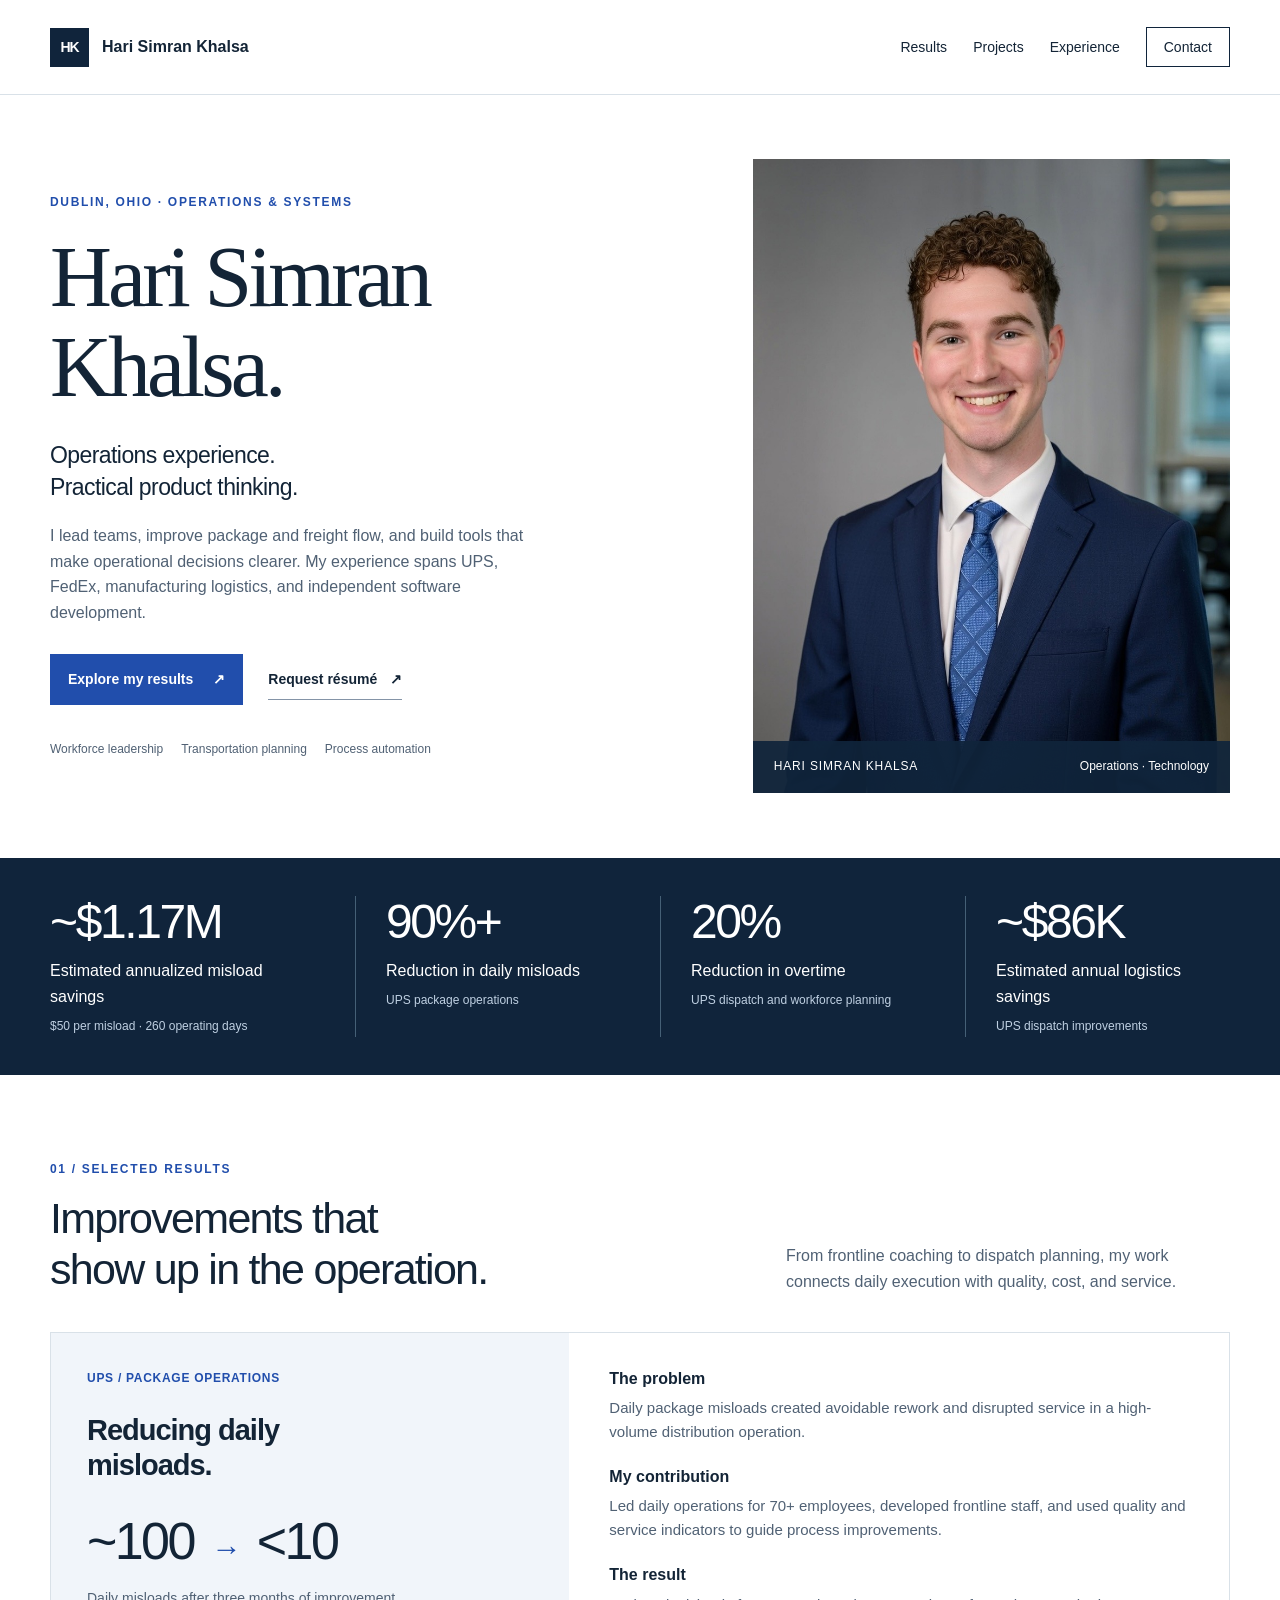
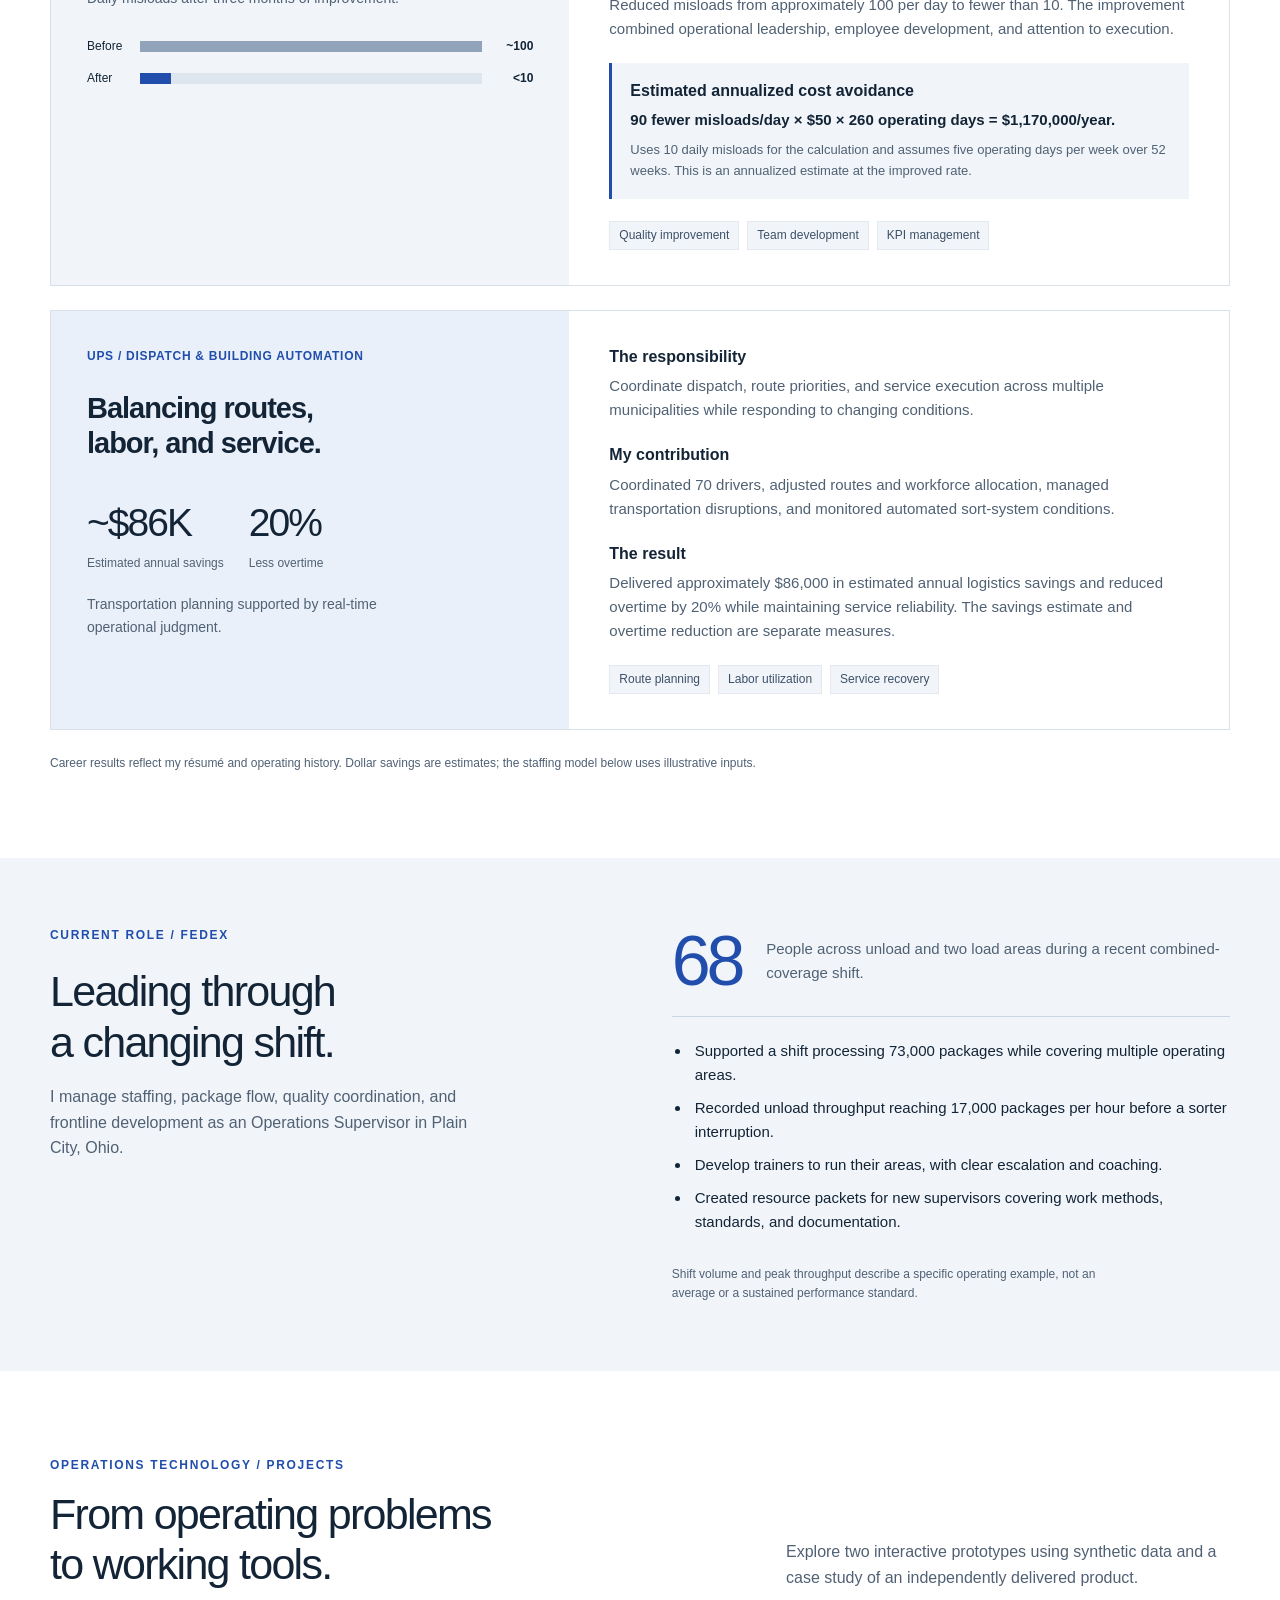
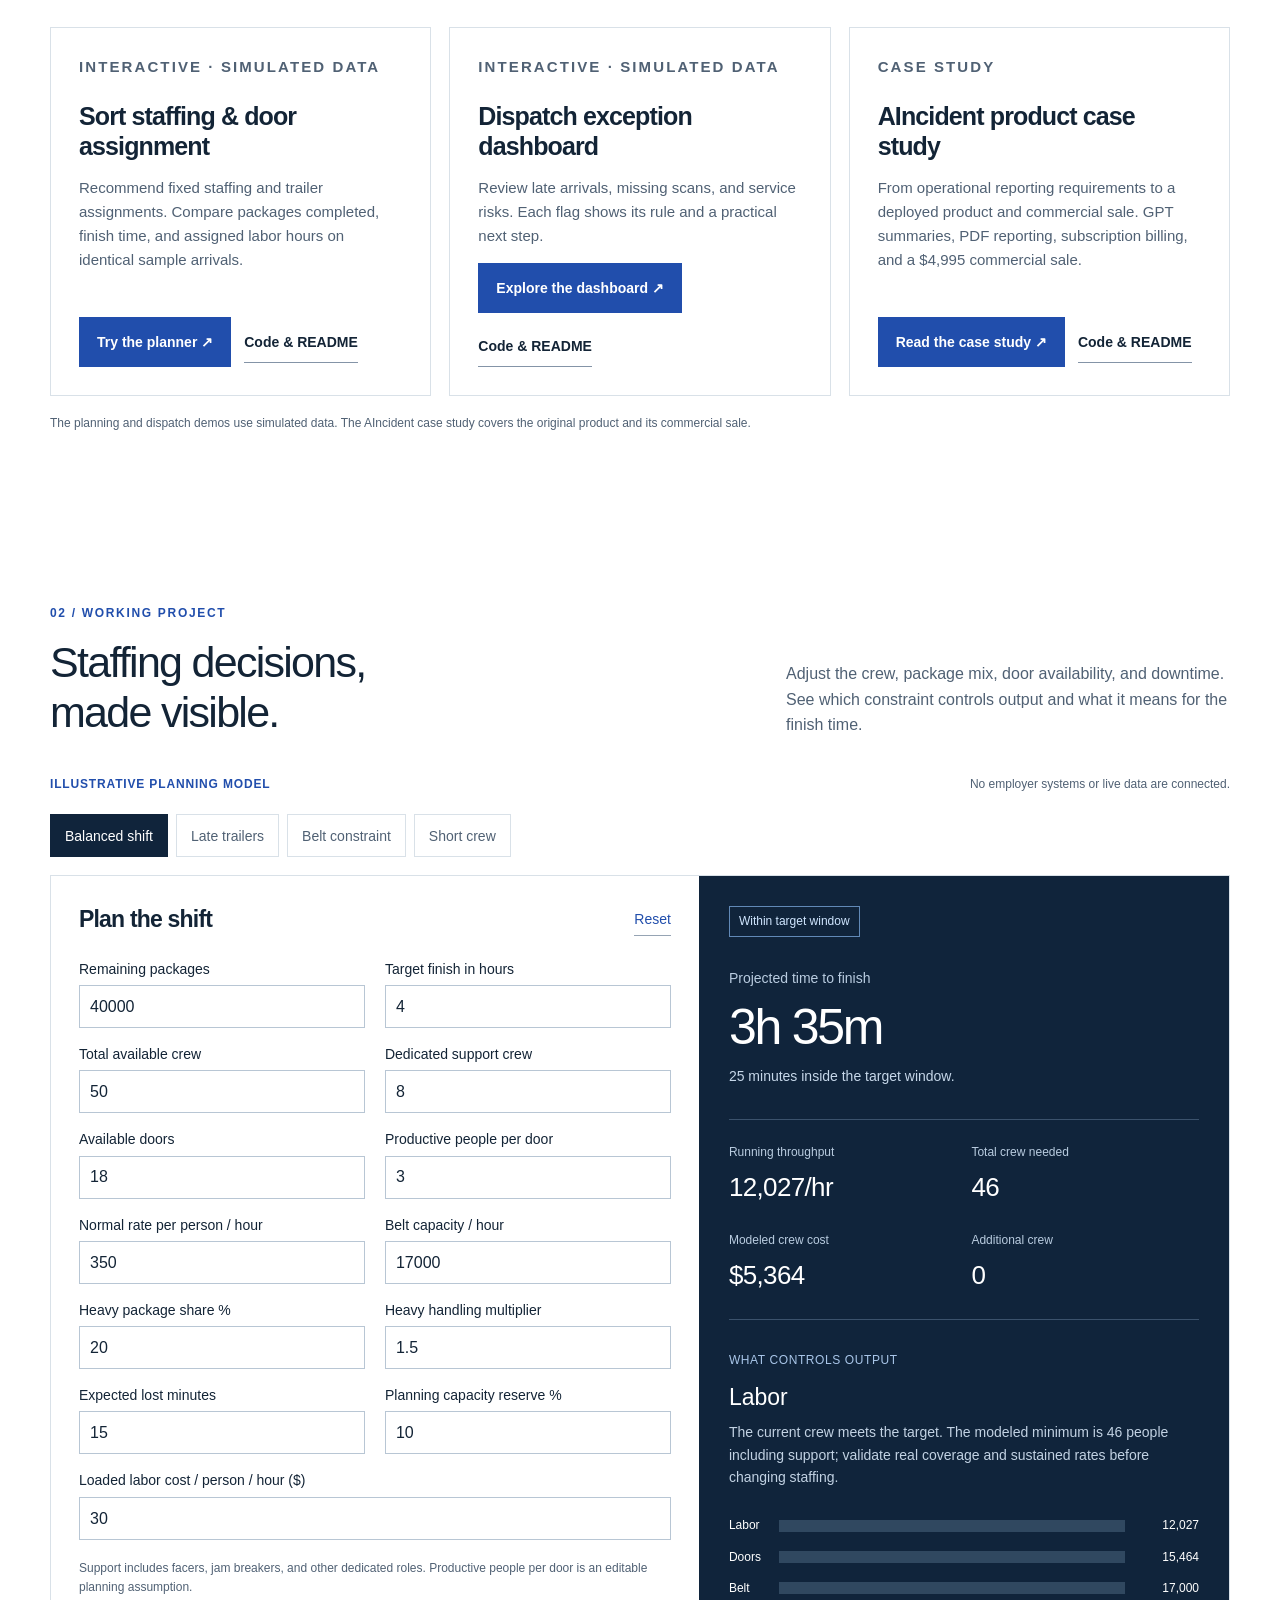
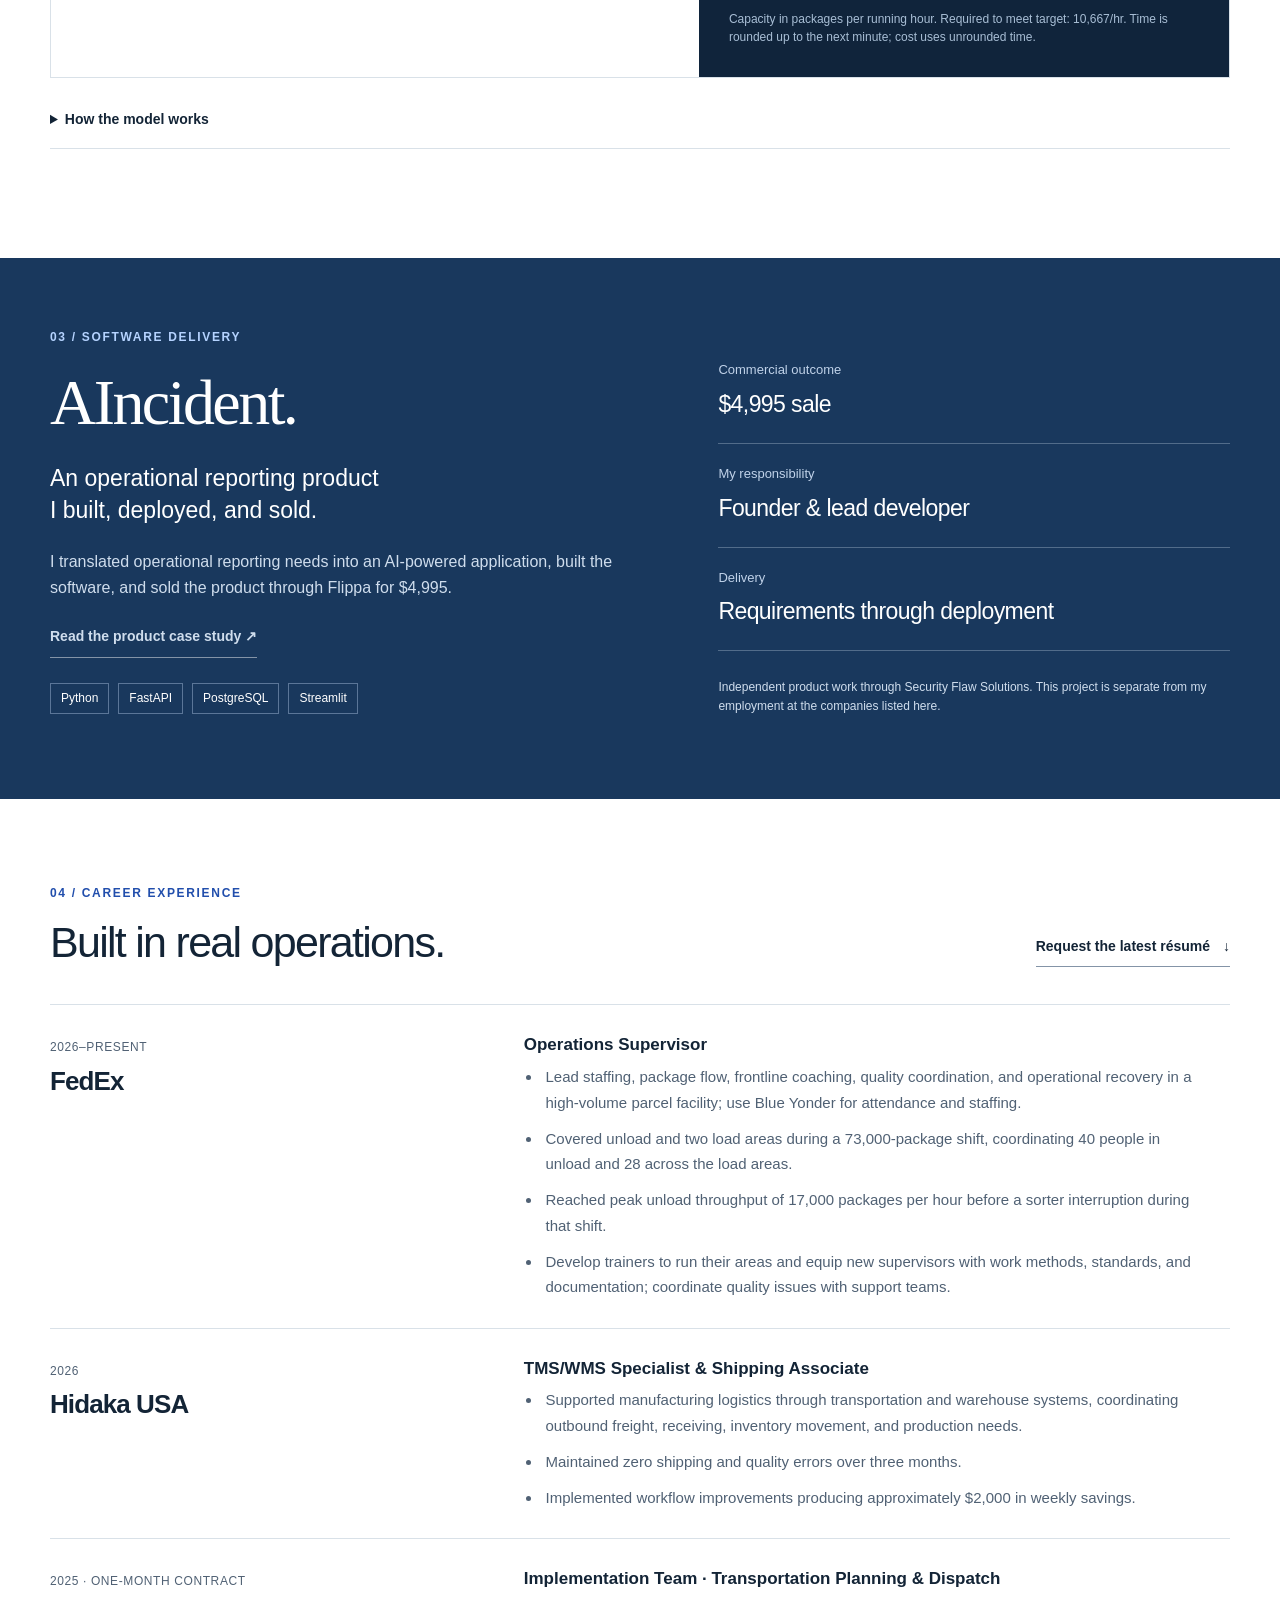
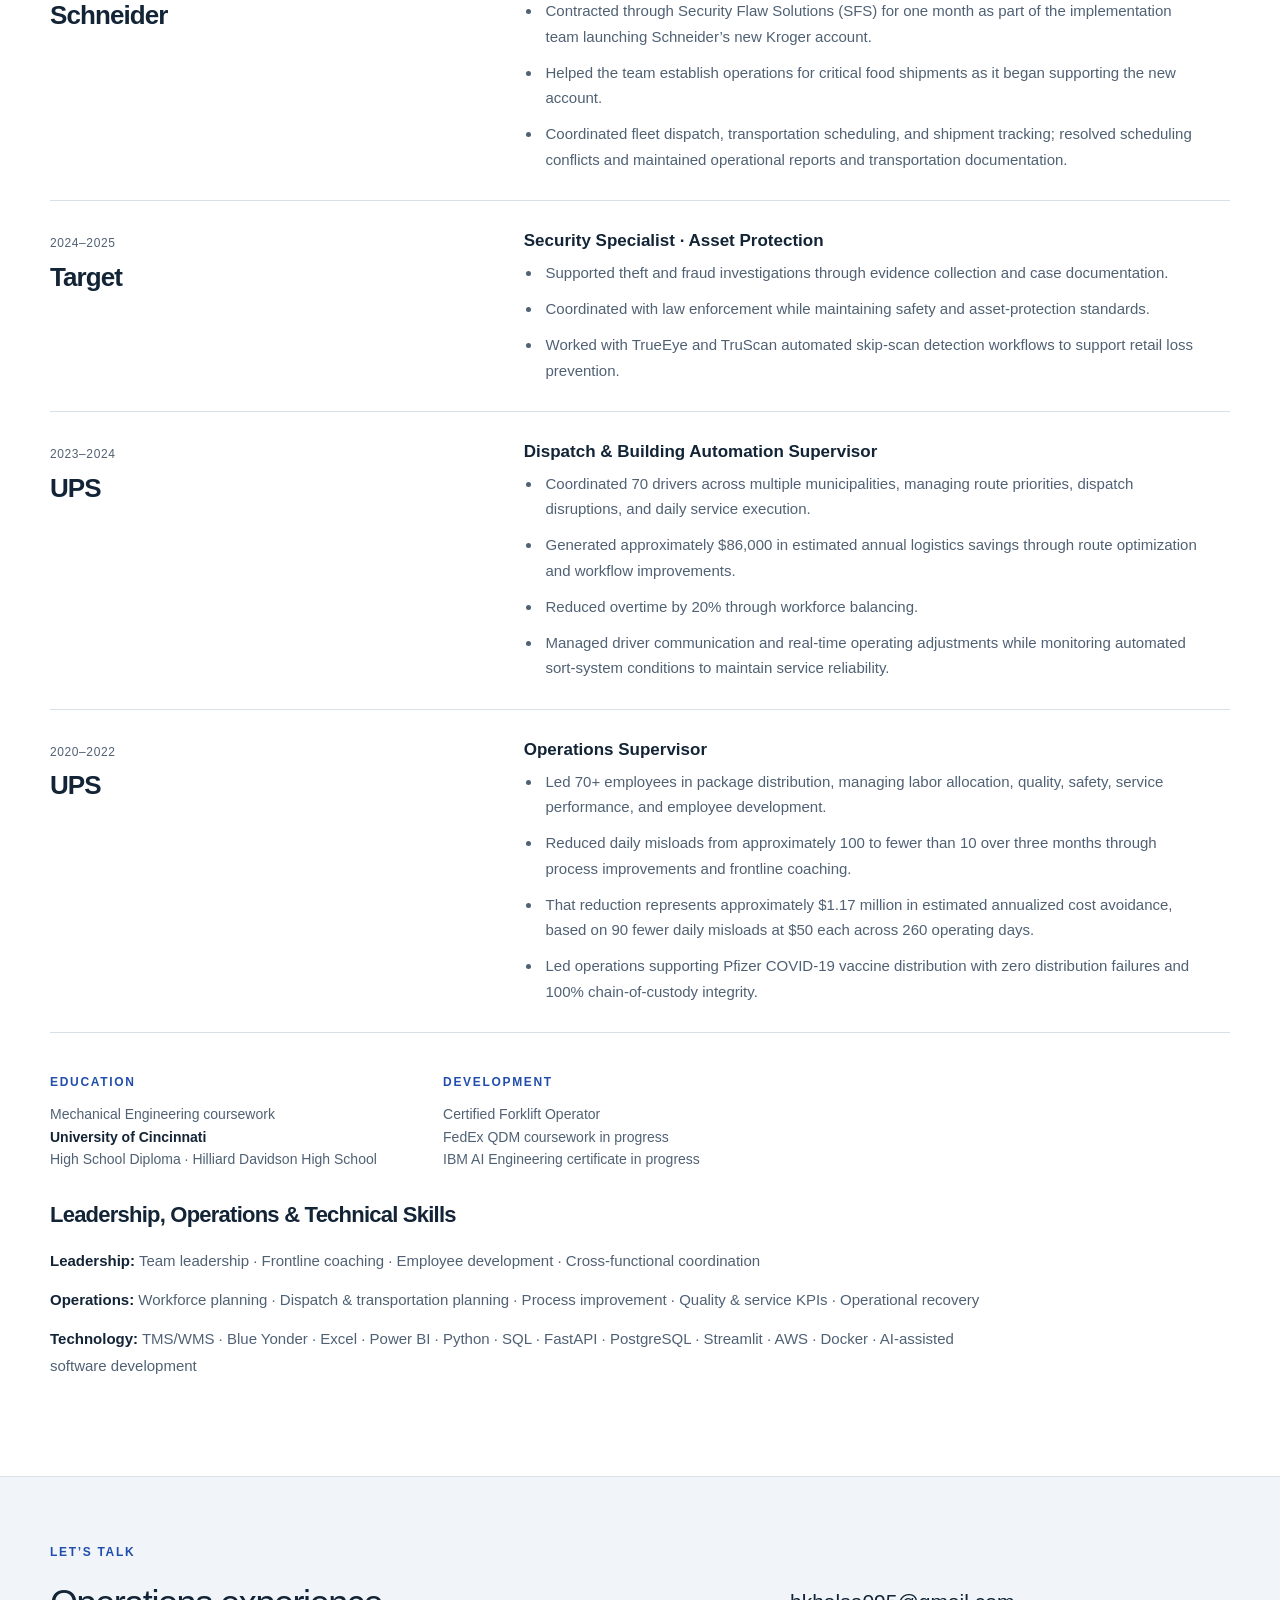
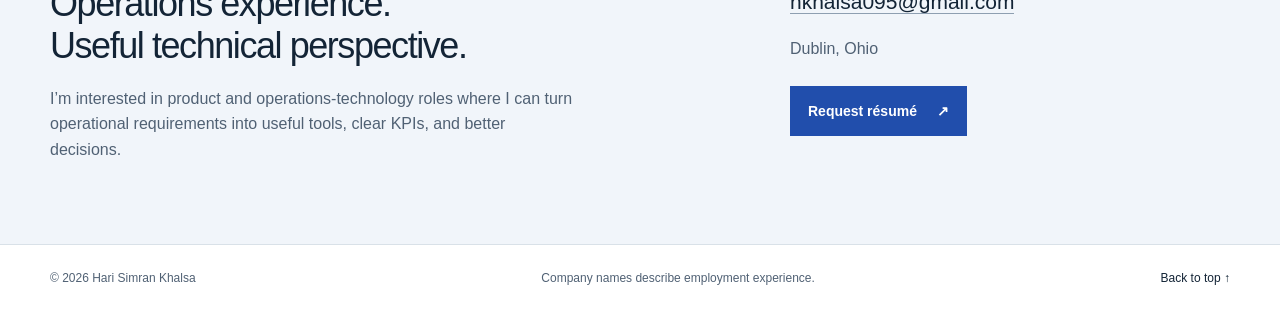
==== commit 07a940f1: "Restore $1.17M savings and align qualifications with HR résumé" ====
--- a/index.html
+++ b/index.html
@@ -13,10 +13,10 @@
 <a class="skip" href="#main">Skip to content</a>
 <header><div class="wrap nav"><a class="brand" href="#main" aria-label="Hari Simran Khalsa home"><span class="monogram" aria-hidden="true">HK</span><span>Hari Simran Khalsa</span></a><nav aria-label="Main navigation"><a href="#results">Results</a><a href="#projects">Projects</a><a href="#experience">Experience</a><a class="nav-contact" href="#contact">Contact</a></nav></div></header>
 <main id="main">
-<section class="hero wrap" aria-labelledby="hero-title"><div class="hero-copy"><p class="eyebrow">DUBLIN, OHIO · OPERATIONS & SYSTEMS</p><h1 id="hero-title">Hari Simran<br>Khalsa.</h1><p class="hero-role">Operations experience.<br>Practical product thinking.</p><p class="hero-description">I lead teams, improve package and freight flow, and build tools that make operational decisions clearer. My experience spans UPS, FedEx, manufacturing logistics, and independent software development.</p><div class="actions"><a class="button" href="#results">Explore my results <span aria-hidden="true">↗</span></a><a class="text-button" href="mailto:hkhalsa095@gmail.com?subject=Resume%20request">Request résumé <span aria-hidden="true">↓</span></a></div><div class="hero-detail"><span>Workforce leadership</span><span>Transportation planning</span><span>Process automation</span></div></div><figure class="portrait"><img src="portrait.jpeg" alt="Hari Simran Khalsa in a navy suit" width="880" height="1168" fetchpriority="high"><figcaption><span>HARI SIMRAN KHALSA</span><span>Operations · Technology</span></figcaption></figure></section>
-<section class="metric-band" aria-label="Selected career results"><div class="wrap metrics"><div><strong>~$487K</strong><p>Annual savings from fewer misloads</p><span>UPS package operations</span></div><div><strong>90%+</strong><p>Reduction in daily misloads</p><span>UPS package operations</span></div><div><strong>20%</strong><p>Reduction in overtime</p><span>UPS dispatch and workforce planning</span></div><div><strong>~$86K</strong><p>Estimated annual logistics savings</p><span>UPS dispatch improvements</span></div></div></section>
+<section class="hero wrap" aria-labelledby="hero-title"><div class="hero-copy"><p class="eyebrow">DUBLIN, OHIO · OPERATIONS & SYSTEMS</p><h1 id="hero-title">Hari Simran<br>Khalsa.</h1><p class="hero-role">Operations experience.<br>Practical product thinking.</p><p class="hero-description">I lead teams, improve package and freight flow, and build tools that make operational decisions clearer. My experience spans UPS, FedEx, manufacturing logistics, and independent software development.</p><div class="actions"><a class="button" href="#results">Explore my results <span aria-hidden="true">↗</span></a><a class="text-button" href="mailto:hkhalsa095@gmail.com?subject=Resume%20request">Request résumé <span aria-hidden="true">↗</span></a></div><div class="hero-detail"><span>Workforce leadership</span><span>Transportation planning</span><span>Process automation</span></div></div><figure class="portrait"><img src="portrait.jpeg" alt="Hari Simran Khalsa in a navy suit" width="880" height="1168" fetchpriority="high"><figcaption><span>HARI SIMRAN KHALSA</span><span>Operations · Technology</span></figcaption></figure></section>
+<section class="metric-band" aria-label="Selected career results"><div class="wrap metrics"><div><strong>~$1.17M</strong><p>Estimated annualized misload savings</p><span>$50 per misload · 260 operating days</span></div><div><strong>90%+</strong><p>Reduction in daily misloads</p><span>UPS package operations</span></div><div><strong>20%</strong><p>Reduction in overtime</p><span>UPS dispatch and workforce planning</span></div><div><strong>~$86K</strong><p>Estimated annual logistics savings</p><span>UPS dispatch improvements</span></div></div></section>
 <section class="section wrap" id="results"><div class="section-heading"><div><p class="eyebrow">01 / SELECTED RESULTS</p><h2>Improvements that<br>show up in the operation.</h2></div><p>From frontline coaching to dispatch planning, my work connects daily execution with quality, cost, and service.</p></div>
-<article class="case case-quality"><div class="case-lead"><p class="company-label">UPS / PACKAGE OPERATIONS</p><h3>Reducing daily<br>misloads.</h3><div class="case-number">~100 <span>→</span> &lt;10</div><p>Daily misloads after three months of improvement.</p><div class="bar-chart" role="img" aria-label="Approximately 100 daily misloads before, fewer than 10 after"><div class="bar-row"><span>Before</span><div><i style="width:100%"></i></div><b>~100</b></div><div class="bar-row after"><span>After</span><div><i style="width:9%"></i></div><b>&lt;10</b></div></div></div><div class="case-body"><div><h4>The problem</h4><p>Daily package misloads created avoidable rework and disrupted service in a high-volume distribution operation.</p></div><div><h4>My contribution</h4><p>Led daily operations for 70+ employees, developed frontline staff, and used quality and service indicators to guide process improvements.</p></div><div><h4>The result</h4><p>Reduced misloads from approximately 100 per day to fewer than 10. The improvement combined operational leadership, employee development, and attention to execution.</p></div><div class="savings-explanation"><h4>Estimated annual savings</h4><p><strong>Approximately $487,000 from reducing daily misloads.</strong></p></div><div class="case-tags"><span>Quality improvement</span><span>Team development</span><span>KPI management</span></div></div></article>
+<article class="case case-quality"><div class="case-lead"><p class="company-label">UPS / PACKAGE OPERATIONS</p><h3>Reducing daily<br>misloads.</h3><div class="case-number">~100 <span>→</span> &lt;10</div><p>Daily misloads after three months of improvement.</p><div class="bar-chart" role="img" aria-label="Approximately 100 daily misloads before, fewer than 10 after"><div class="bar-row"><span>Before</span><div><i style="width:100%"></i></div><b>~100</b></div><div class="bar-row after"><span>After</span><div><i style="width:9%"></i></div><b>&lt;10</b></div></div></div><div class="case-body"><div><h4>The problem</h4><p>Daily package misloads created avoidable rework and disrupted service in a high-volume distribution operation.</p></div><div><h4>My contribution</h4><p>Led daily operations for 70+ employees, developed frontline staff, and used quality and service indicators to guide process improvements.</p></div><div><h4>The result</h4><p>Reduced misloads from approximately 100 per day to fewer than 10. The improvement combined operational leadership, employee development, and attention to execution.</p></div><div class="savings-explanation"><h4>Estimated annualized cost avoidance</h4><p><strong>90 fewer misloads/day × $50 × 260 operating days = $1,170,000/year.</strong></p><p>Uses 10 daily misloads for the calculation and assumes five operating days per week over 52 weeks. This is an annualized estimate at the improved rate.</p></div><div class="case-tags"><span>Quality improvement</span><span>Team development</span><span>KPI management</span></div></div></article>
 <article class="case case-dispatch"><div class="case-lead"><p class="company-label">UPS / DISPATCH & BUILDING AUTOMATION</p><h3>Balancing routes,<br>labor, and service.</h3><div class="split-results"><div><strong>~$86K</strong><span>Estimated annual savings</span></div><div><strong>20%</strong><span>Less overtime</span></div></div><p>Transportation planning supported by real-time operational judgment.</p></div><div class="case-body"><div><h4>The responsibility</h4><p>Coordinate dispatch, route priorities, and service execution across multiple municipalities while responding to changing conditions.</p></div><div><h4>My contribution</h4><p>Coordinated 70 drivers, adjusted routes and workforce allocation, managed transportation disruptions, and monitored automated sort-system conditions.</p></div><div><h4>The result</h4><p>Delivered approximately $86,000 in estimated annual logistics savings and reduced overtime by 20% while maintaining service reliability. The savings estimate and overtime reduction are separate measures.</p></div><div class="case-tags"><span>Route planning</span><span>Labor utilization</span><span>Service recovery</span></div></div></article>
 <p class="source-note">Career results reflect my résumé and operating history. Dollar savings are estimates; the staffing model below uses illustrative inputs.</p></section>
 <section class="current-section"><div class="wrap current-grid"><div><p class="eyebrow">CURRENT ROLE / FEDEX</p><h2>Leading through<br>a changing shift.</h2><p>I manage staffing, package flow, quality coordination, and frontline development as an Operations Supervisor in Plain City, Ohio.</p></div><div class="current-details"><div class="current-stat"><strong>68</strong><p>People across unload and two load areas during a recent combined-coverage shift.</p></div><ul><li>Supported a shift processing 73,000 packages while covering multiple operating areas.</li><li>Recorded unload throughput reaching 17,000 packages per hour before a sorter interruption.</li><li>Develop trainers to run their areas, with clear escalation and coaching.</li><li>Created resource packets for new supervisors covering work methods, standards, and documentation.</li></ul><p class="small">Shift volume and peak throughput describe a specific operating example, not an average or a sustained performance standard.</p></div></div></section>
@@ -49,8 +49,8 @@
 <article><div><span>2025 · ONE-MONTH CONTRACT</span><h3>Schneider</h3></div><div><h4>Implementation Team · Transportation Planning &amp; Dispatch</h4><ul><li>Contracted through Security Flaw Solutions (SFS) for one month as part of the implementation team launching Schneider’s new Kroger account.</li><li>Helped the team establish operations for critical food shipments as it began supporting the new account.</li><li>Coordinated fleet dispatch, transportation scheduling, and shipment tracking; resolved scheduling conflicts and maintained operational reports and transportation documentation.</li></ul></div></article>
 <article><div><span>2024–2025</span><h3>Target</h3></div><div><h4>Security Specialist · Asset Protection</h4><ul><li>Supported theft and fraud investigations through evidence collection and case documentation.</li><li>Coordinated with law enforcement while maintaining safety and asset-protection standards.</li><li>Worked with TrueEye and TruScan automated skip-scan detection workflows to support retail loss prevention.</li></ul></div></article>
 <article><div><span>2023–2024</span><h3>UPS</h3></div><div><h4>Dispatch &amp; Building Automation Supervisor</h4><ul><li>Coordinated 70 drivers across multiple municipalities, managing route priorities, dispatch disruptions, and daily service execution.</li><li>Generated approximately $86,000 in estimated annual logistics savings through route optimization and workflow improvements.</li><li>Reduced overtime by 20% through workforce balancing.</li><li>Managed driver communication and real-time operating adjustments while monitoring automated sort-system conditions to maintain service reliability.</li></ul></div></article>
-<article><div><span>2020–2022</span><h3>UPS</h3></div><div><h4>Operations Supervisor</h4><ul><li>Led 70+ employees in package distribution, managing labor allocation, quality, safety, service performance, and employee development.</li><li>Reduced daily misloads from approximately 100 to fewer than 10 over three months through process improvements and frontline coaching.</li><li>That reduction generated approximately $487,000 in annual savings.</li><li>Led operations supporting Pfizer COVID-19 vaccine distribution with zero distribution failures and 100% chain-of-custody integrity.</li></ul></div></article>
-</div><div class="education"><div><p class="eyebrow">EDUCATION</p><p>Mechanical Engineering coursework<br><strong>University of Cincinnati</strong></p></div><div><p class="eyebrow">DEVELOPMENT</p><p>FedEx QDM coursework in progress<br>IBM AI Engineering certificate in progress</p></div></div><div class="skills-overview" id="skills"><h3>Leadership, Operations &amp; Technical Skills</h3><p><strong>Leadership:</strong> Team leadership · Frontline coaching · Employee development · Cross-functional coordination</p><p><strong>Operations:</strong> Workforce planning · Dispatch &amp; transportation planning · Process improvement · Quality &amp; service KPIs · Operational recovery</p><p><strong>Technology:</strong> TMS/WMS · Blue Yonder · Excel · Power BI · Python · SQL · AI-assisted software development</p></div></section>
-<section id="contact" class="contact-section"><div class="wrap contact-inner"><div><p class="eyebrow">LET’S TALK</p><h2>Operations experience.<br>Useful technical perspective.</h2><p>I’m interested in product and operations-technology roles where I can turn operational requirements into useful tools, clear KPIs, and better decisions.</p></div><div><a class="contact-email" href="mailto:hkhalsa095@gmail.com">hkhalsa095@gmail.com</a><p>Dublin, Ohio</p><a class="button light" href="mailto:hkhalsa095@gmail.com?subject=Resume%20request">Request résumé <span aria-hidden="true">↓</span></a></div></div></section>
+<article><div><span>2020–2022</span><h3>UPS</h3></div><div><h4>Operations Supervisor</h4><ul><li>Led 70+ employees in package distribution, managing labor allocation, quality, safety, service performance, and employee development.</li><li>Reduced daily misloads from approximately 100 to fewer than 10 over three months through process improvements and frontline coaching.</li><li>That reduction represents approximately $1.17 million in estimated annualized cost avoidance, based on 90 fewer daily misloads at $50 each across 260 operating days.</li><li>Led operations supporting Pfizer COVID-19 vaccine distribution with zero distribution failures and 100% chain-of-custody integrity.</li></ul></div></article>
+</div><div class="education"><div><p class="eyebrow">EDUCATION</p><p>Mechanical Engineering coursework<br><strong>University of Cincinnati</strong><br>High School Diploma · Hilliard Davidson High School</p></div><div><p class="eyebrow">DEVELOPMENT</p><p>Certified Forklift Operator<br>FedEx QDM coursework in progress<br>IBM AI Engineering certificate in progress</p></div></div><div class="skills-overview" id="skills"><h3>Leadership, Operations &amp; Technical Skills</h3><p><strong>Leadership:</strong> Team leadership · Frontline coaching · Employee development · Cross-functional coordination</p><p><strong>Operations:</strong> Workforce planning · Dispatch &amp; transportation planning · Process improvement · Quality &amp; service KPIs · Operational recovery</p><p><strong>Technology:</strong> TMS/WMS · Blue Yonder · Excel · Power BI · Python · SQL · FastAPI · PostgreSQL · Streamlit · AWS · Docker · AI-assisted software development</p></div></section>
+<section id="contact" class="contact-section"><div class="wrap contact-inner"><div><p class="eyebrow">LET’S TALK</p><h2>Operations experience.<br>Useful technical perspective.</h2><p>I’m interested in product and operations-technology roles where I can turn operational requirements into useful tools, clear KPIs, and better decisions.</p></div><div><a class="contact-email" href="mailto:hkhalsa095@gmail.com">hkhalsa095@gmail.com</a><p>Dublin, Ohio</p><a class="button light" href="mailto:hkhalsa095@gmail.com?subject=Resume%20request">Request résumé <span aria-hidden="true">↗</span></a></div></div></section>
 </main><footer class="wrap"><span>© 2026 Hari Simran Khalsa</span><span>Company names describe employment experience.</span><a href="#main">Back to top ↑</a></footer>
 </body></html>
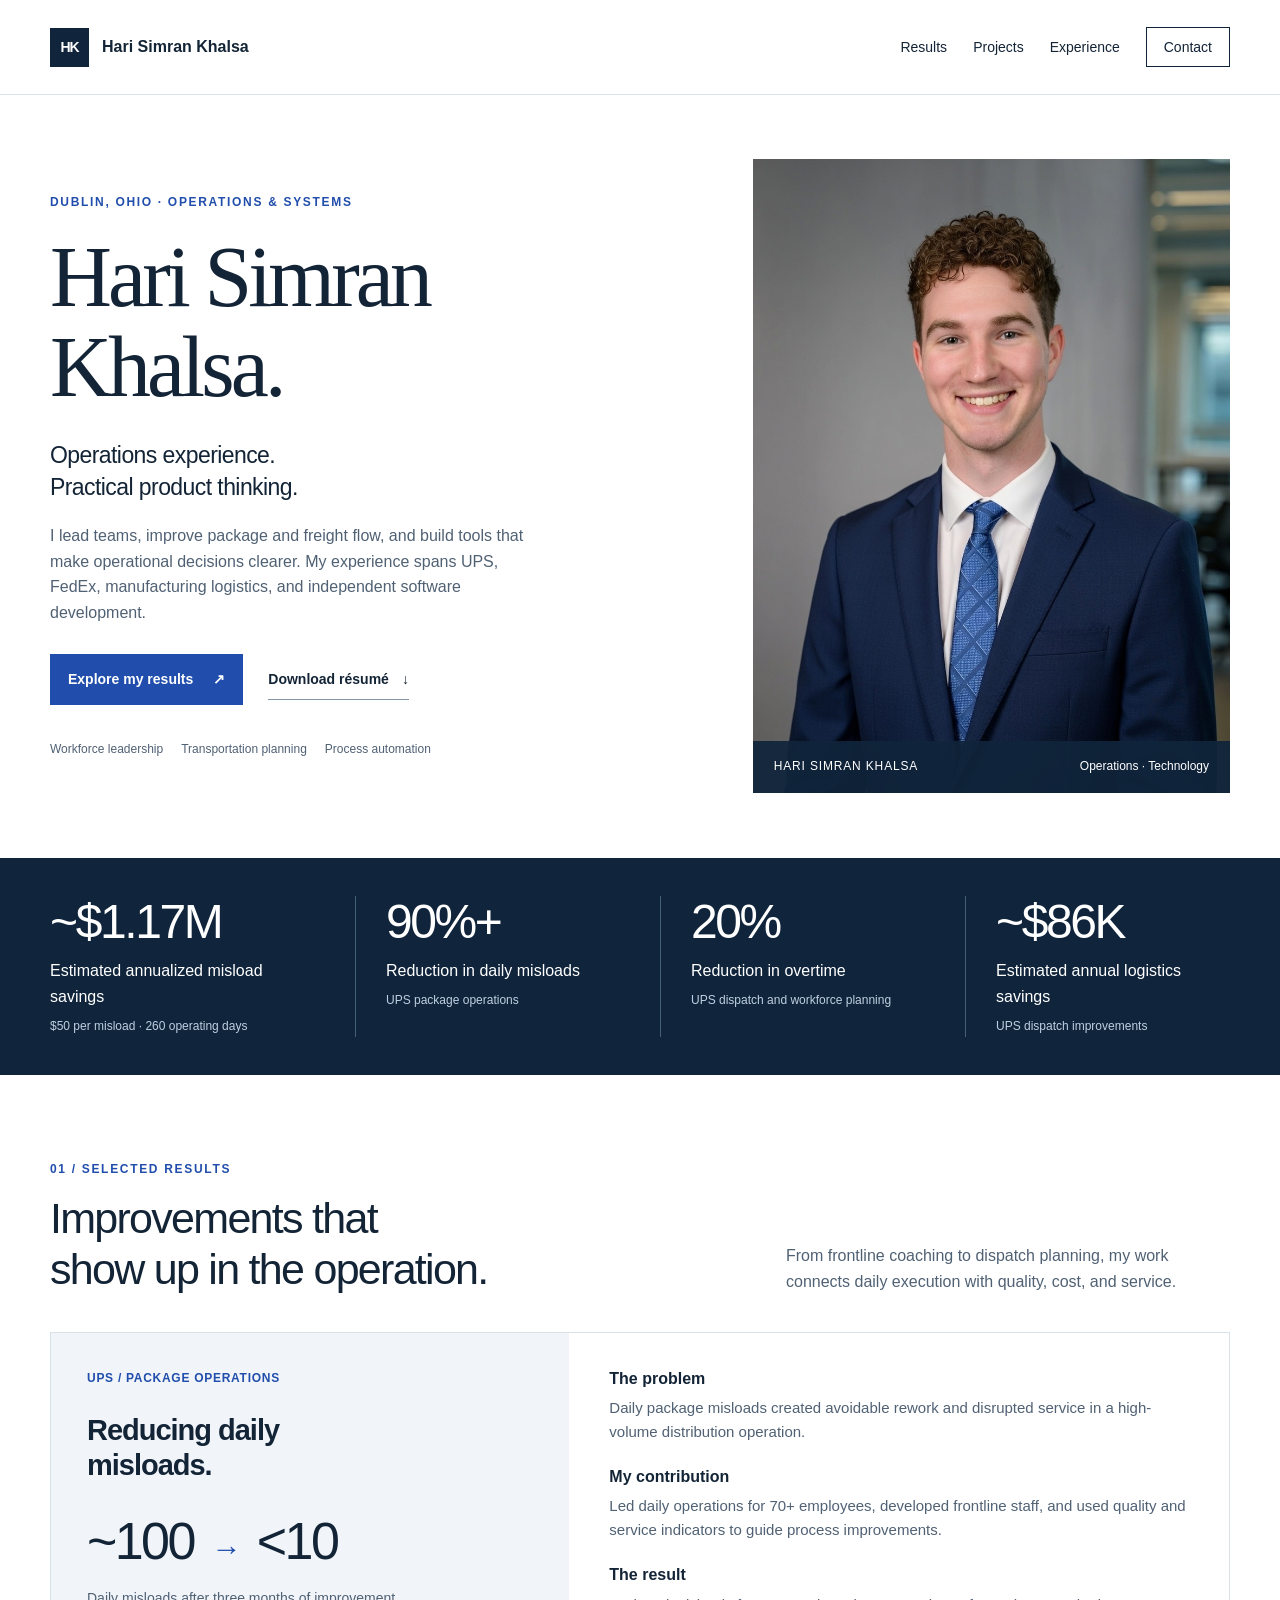
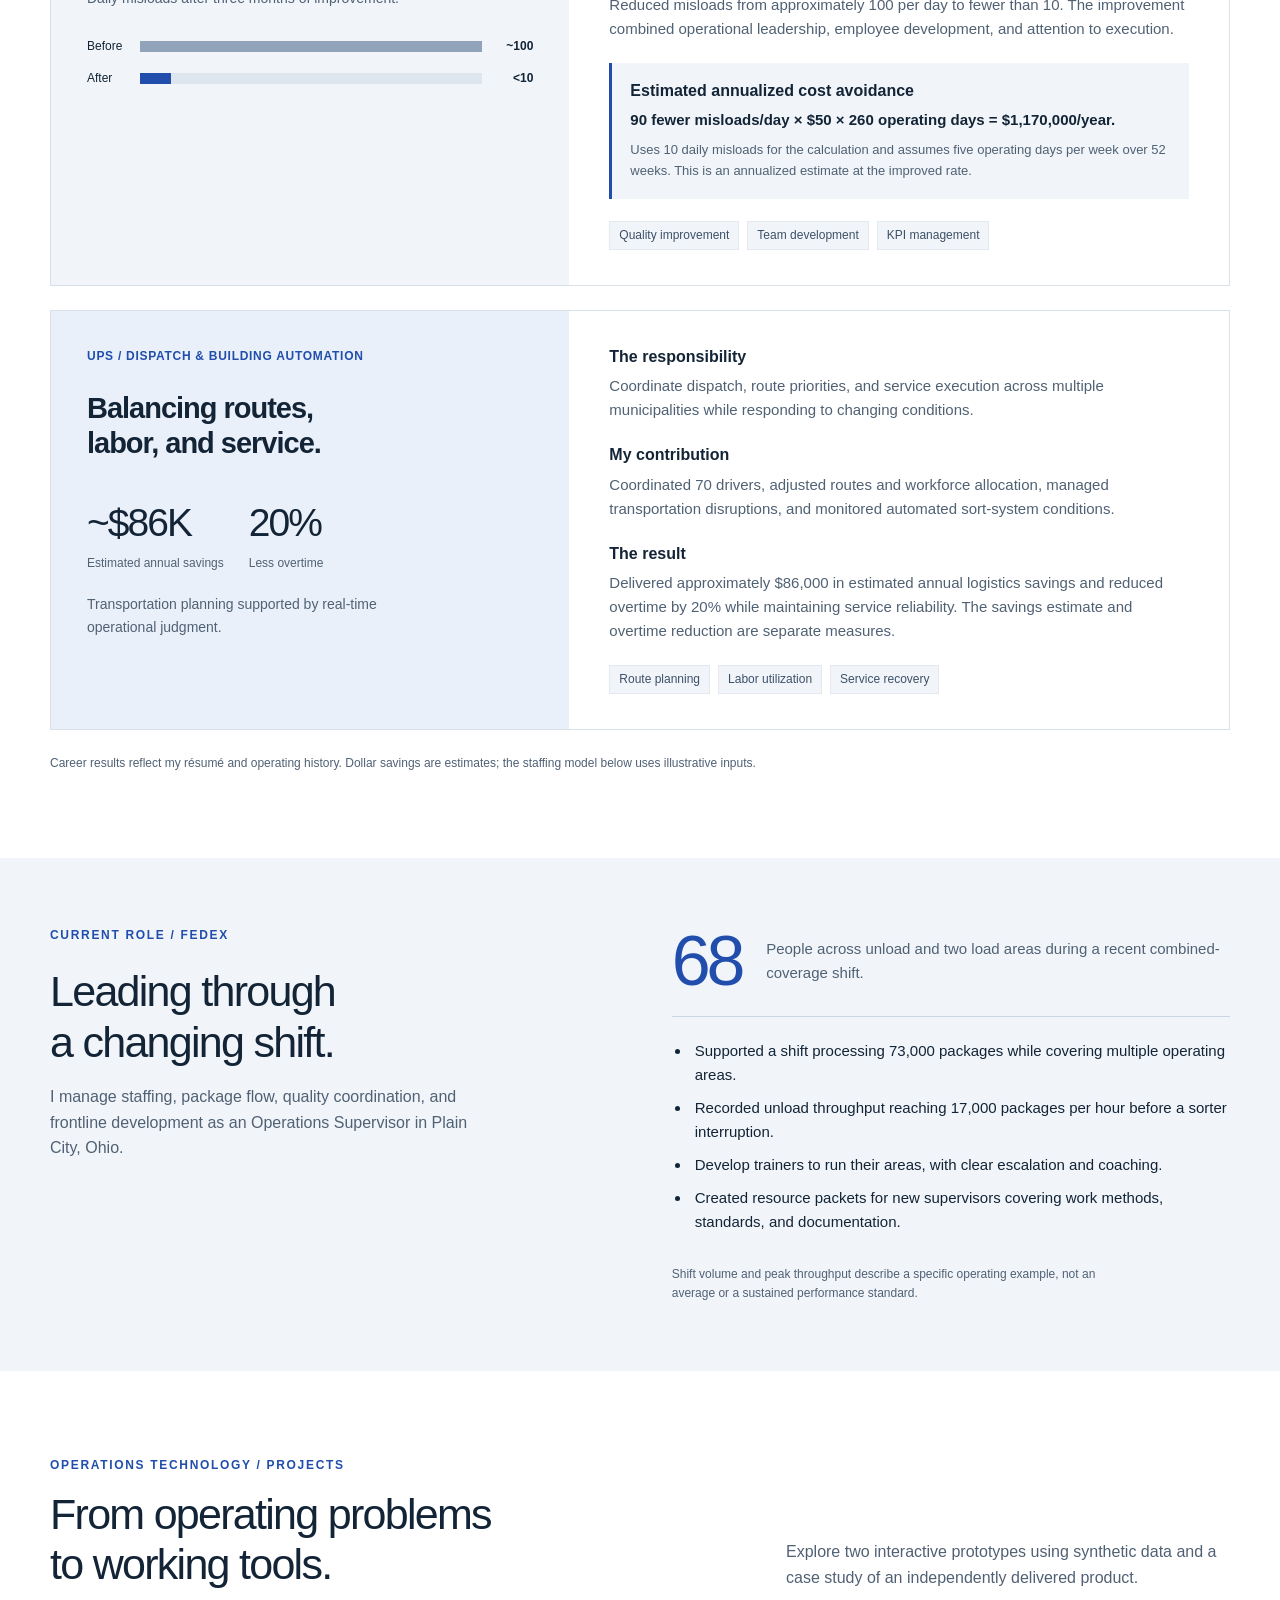
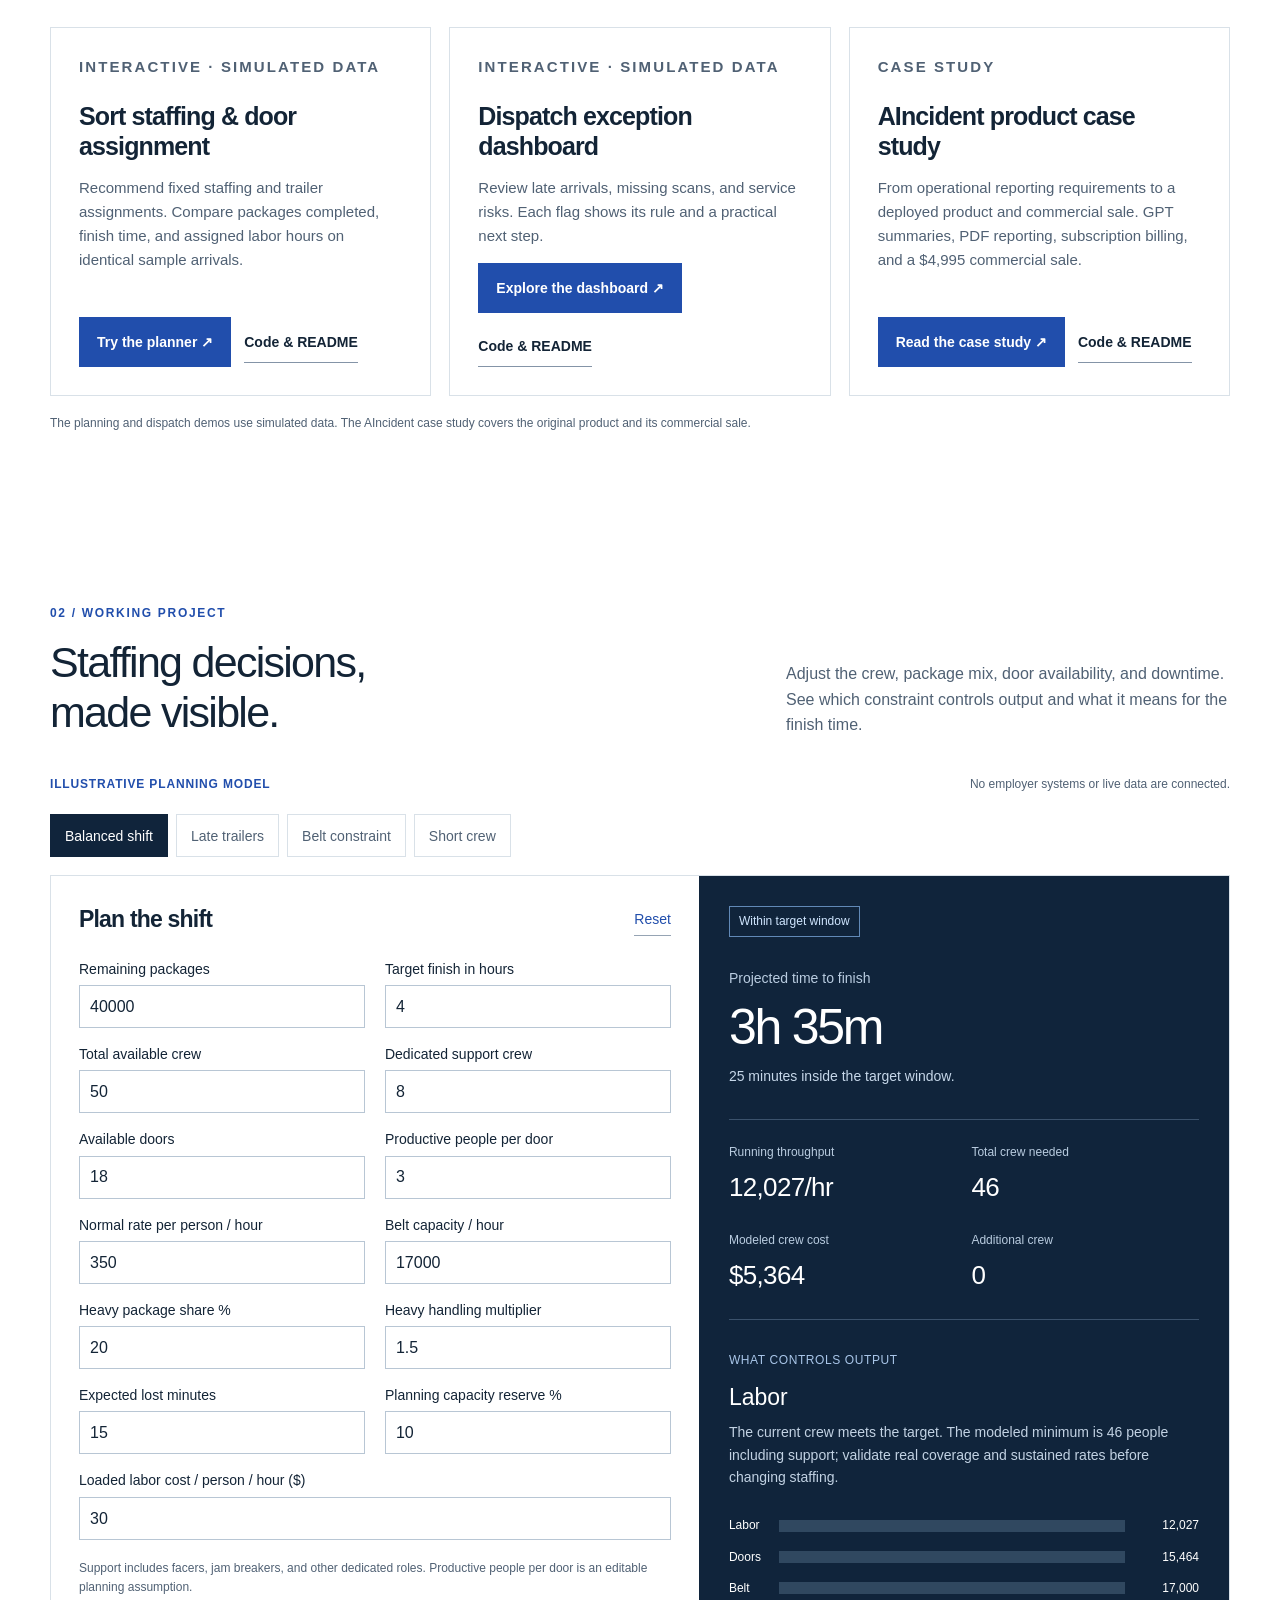
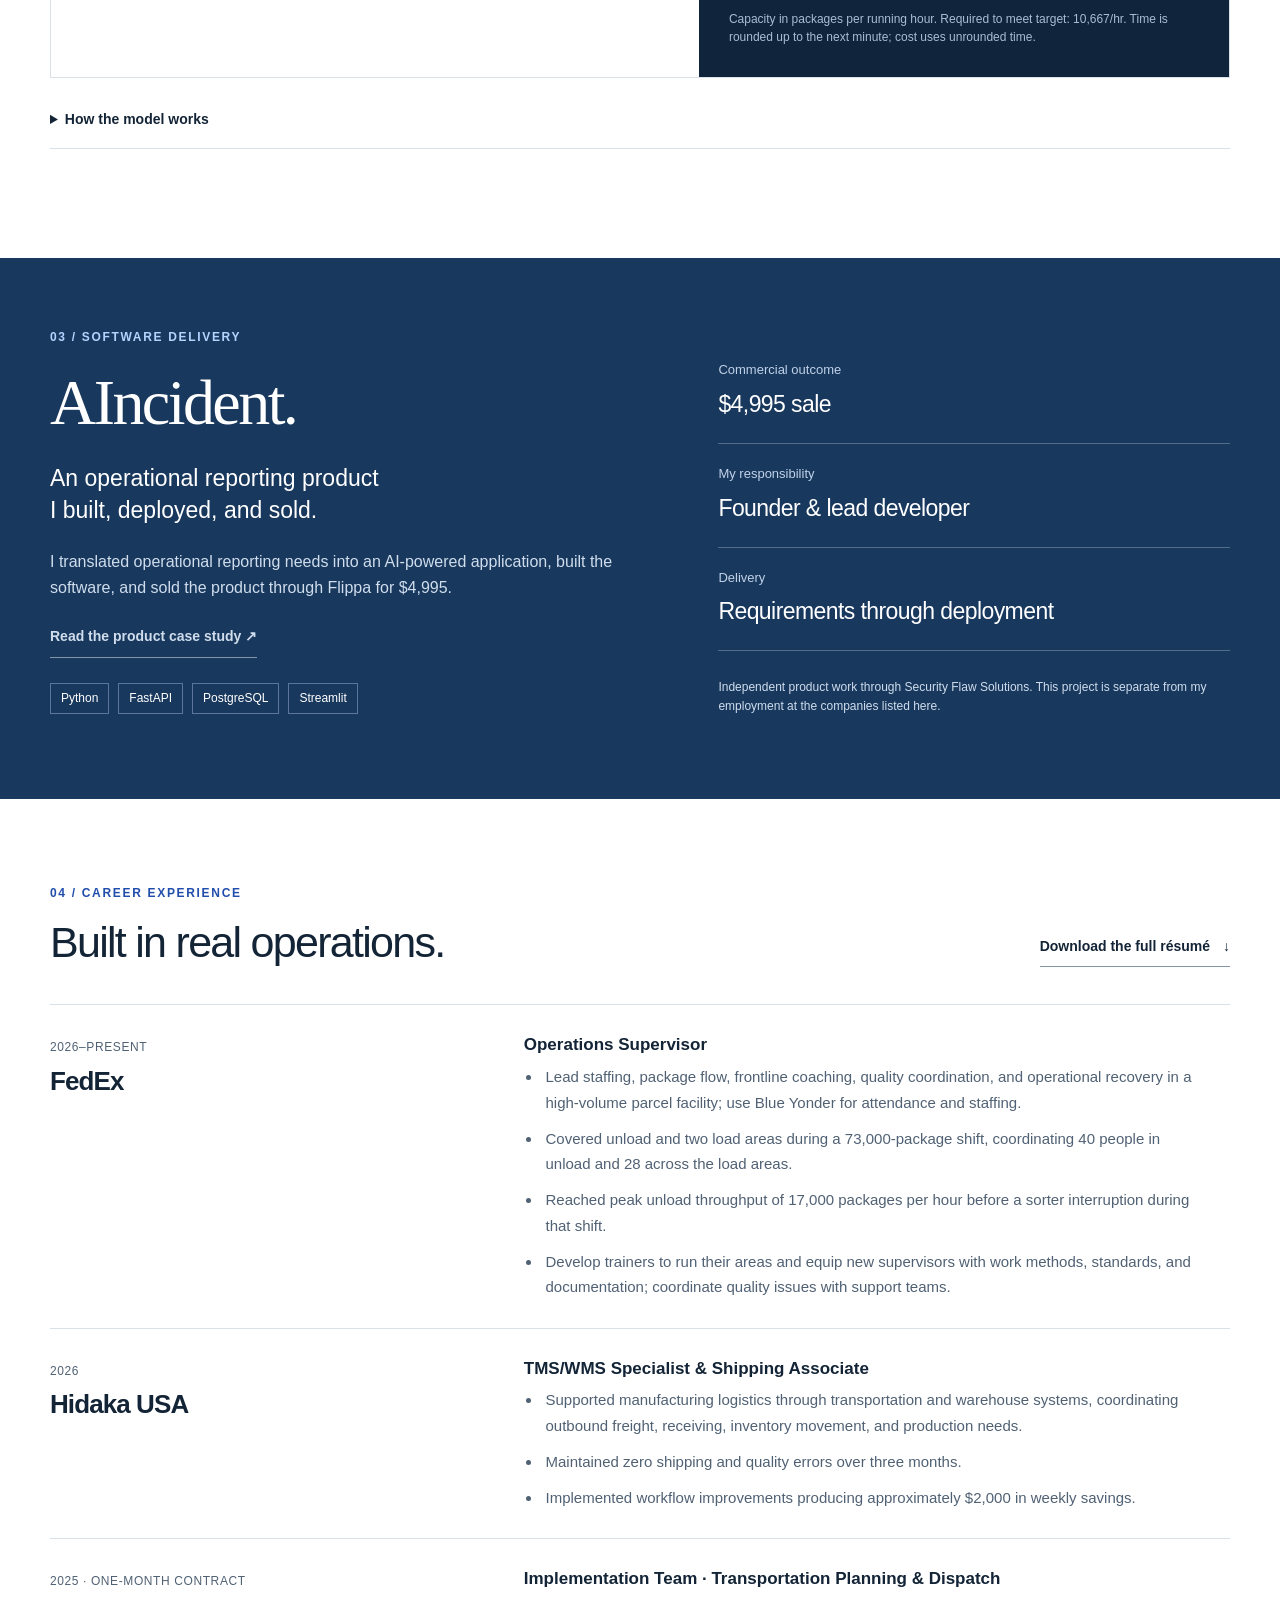
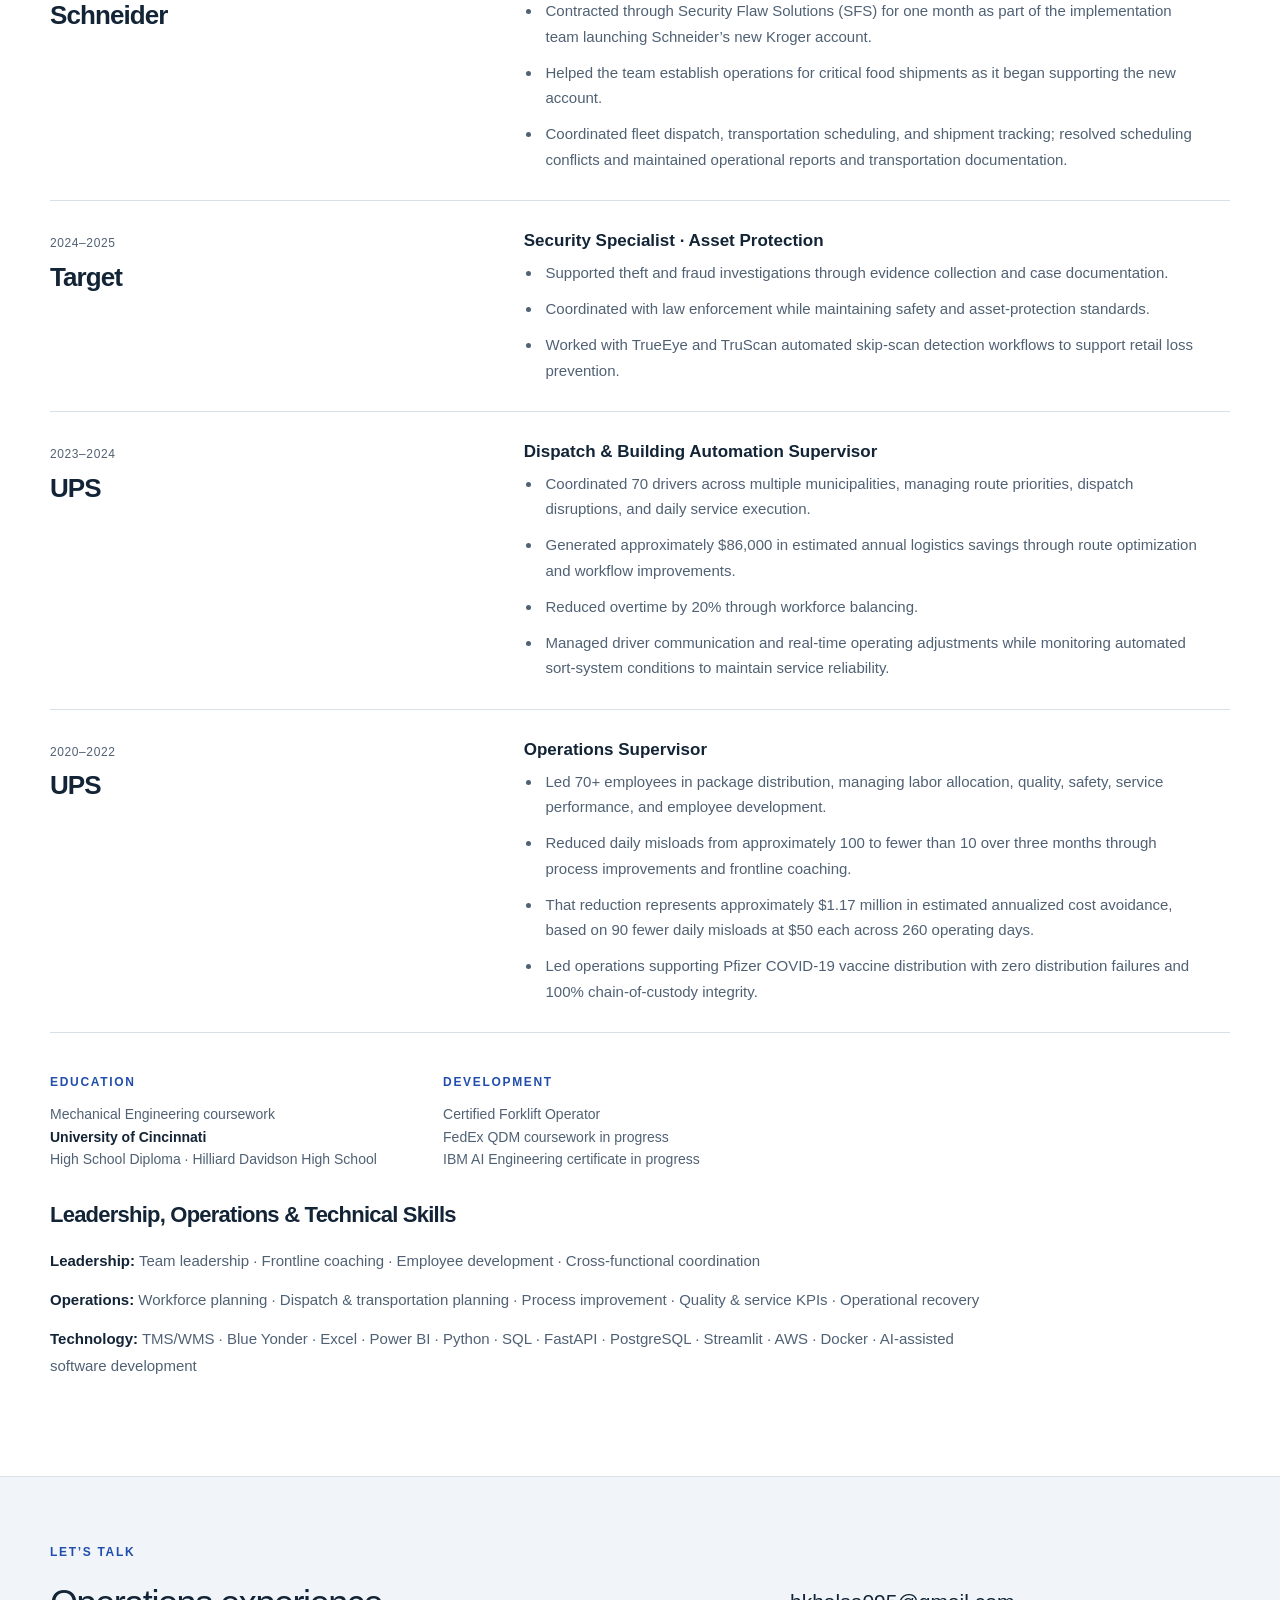
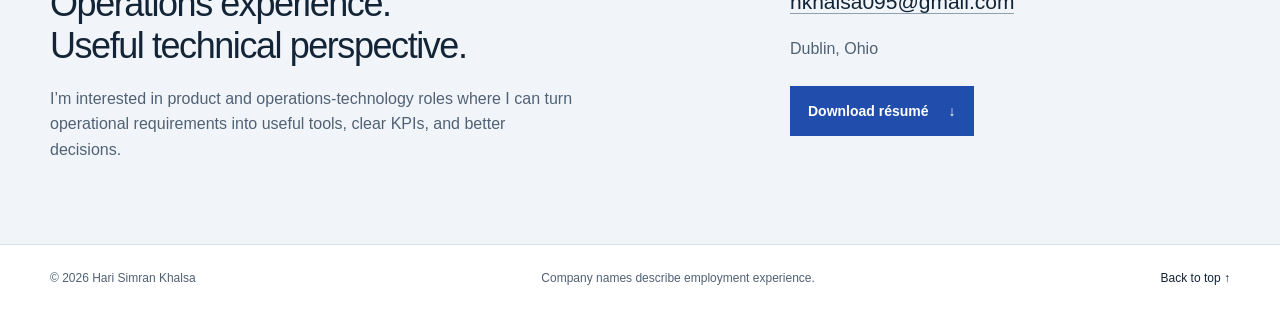
==== commit 288629a1: "Publish phone-redacted HR résumé and restore portfolio downloads" ====
--- a/index.html
+++ b/index.html
@@ -13,7 +13,7 @@
 <a class="skip" href="#main">Skip to content</a>
 <header><div class="wrap nav"><a class="brand" href="#main" aria-label="Hari Simran Khalsa home"><span class="monogram" aria-hidden="true">HK</span><span>Hari Simran Khalsa</span></a><nav aria-label="Main navigation"><a href="#results">Results</a><a href="#projects">Projects</a><a href="#experience">Experience</a><a class="nav-contact" href="#contact">Contact</a></nav></div></header>
 <main id="main">
-<section class="hero wrap" aria-labelledby="hero-title"><div class="hero-copy"><p class="eyebrow">DUBLIN, OHIO · OPERATIONS & SYSTEMS</p><h1 id="hero-title">Hari Simran<br>Khalsa.</h1><p class="hero-role">Operations experience.<br>Practical product thinking.</p><p class="hero-description">I lead teams, improve package and freight flow, and build tools that make operational decisions clearer. My experience spans UPS, FedEx, manufacturing logistics, and independent software development.</p><div class="actions"><a class="button" href="#results">Explore my results <span aria-hidden="true">↗</span></a><a class="text-button" href="mailto:hkhalsa095@gmail.com?subject=Resume%20request">Request résumé <span aria-hidden="true">↗</span></a></div><div class="hero-detail"><span>Workforce leadership</span><span>Transportation planning</span><span>Process automation</span></div></div><figure class="portrait"><img src="portrait.jpeg" alt="Hari Simran Khalsa in a navy suit" width="880" height="1168" fetchpriority="high"><figcaption><span>HARI SIMRAN KHALSA</span><span>Operations · Technology</span></figcaption></figure></section>
+<section class="hero wrap" aria-labelledby="hero-title"><div class="hero-copy"><p class="eyebrow">DUBLIN, OHIO · OPERATIONS & SYSTEMS</p><h1 id="hero-title">Hari Simran<br>Khalsa.</h1><p class="hero-role">Operations experience.<br>Practical product thinking.</p><p class="hero-description">I lead teams, improve package and freight flow, and build tools that make operational decisions clearer. My experience spans UPS, FedEx, manufacturing logistics, and independent software development.</p><div class="actions"><a class="button" href="#results">Explore my results <span aria-hidden="true">↗</span></a><a class="text-button" href="Hari_Simran_Khalsa_Operations_Resume.docx?v=20260928-117m-hr" download>Download résumé <span aria-hidden="true">↓</span></a></div><div class="hero-detail"><span>Workforce leadership</span><span>Transportation planning</span><span>Process automation</span></div></div><figure class="portrait"><img src="portrait.jpeg" alt="Hari Simran Khalsa in a navy suit" width="880" height="1168" fetchpriority="high"><figcaption><span>HARI SIMRAN KHALSA</span><span>Operations · Technology</span></figcaption></figure></section>
 <section class="metric-band" aria-label="Selected career results"><div class="wrap metrics"><div><strong>~$1.17M</strong><p>Estimated annualized misload savings</p><span>$50 per misload · 260 operating days</span></div><div><strong>90%+</strong><p>Reduction in daily misloads</p><span>UPS package operations</span></div><div><strong>20%</strong><p>Reduction in overtime</p><span>UPS dispatch and workforce planning</span></div><div><strong>~$86K</strong><p>Estimated annual logistics savings</p><span>UPS dispatch improvements</span></div></div></section>
 <section class="section wrap" id="results"><div class="section-heading"><div><p class="eyebrow">01 / SELECTED RESULTS</p><h2>Improvements that<br>show up in the operation.</h2></div><p>From frontline coaching to dispatch planning, my work connects daily execution with quality, cost, and service.</p></div>
 <article class="case case-quality"><div class="case-lead"><p class="company-label">UPS / PACKAGE OPERATIONS</p><h3>Reducing daily<br>misloads.</h3><div class="case-number">~100 <span>→</span> &lt;10</div><p>Daily misloads after three months of improvement.</p><div class="bar-chart" role="img" aria-label="Approximately 100 daily misloads before, fewer than 10 after"><div class="bar-row"><span>Before</span><div><i style="width:100%"></i></div><b>~100</b></div><div class="bar-row after"><span>After</span><div><i style="width:9%"></i></div><b>&lt;10</b></div></div></div><div class="case-body"><div><h4>The problem</h4><p>Daily package misloads created avoidable rework and disrupted service in a high-volume distribution operation.</p></div><div><h4>My contribution</h4><p>Led daily operations for 70+ employees, developed frontline staff, and used quality and service indicators to guide process improvements.</p></div><div><h4>The result</h4><p>Reduced misloads from approximately 100 per day to fewer than 10. The improvement combined operational leadership, employee development, and attention to execution.</p></div><div class="savings-explanation"><h4>Estimated annualized cost avoidance</h4><p><strong>90 fewer misloads/day × $50 × 260 operating days = $1,170,000/year.</strong></p><p>Uses 10 daily misloads for the calculation and assumes five operating days per week over 52 weeks. This is an annualized estimate at the improved rate.</p></div><div class="case-tags"><span>Quality improvement</span><span>Team development</span><span>KPI management</span></div></div></article>
@@ -43,7 +43,7 @@
 <details class="method"><summary>How the model works</summary><div class="method-grid"><div><h4>Throughput</h4><p>The normal labor rate is adjusted for heavy freight and a planning reserve. Capacity is the smallest of available labor capacity, door capacity, and belt capacity. Dedicated support must be covered before unloading starts.</p></div><div><h4>Time and cost</h4><p>Finish time equals volume divided by running throughput, plus a fixed lost-time allowance. Crew cost assumes everyone stays paid until completion. It excludes overtime premiums and does not imply verified savings.</p></div><div><h4>Scope</h4><p>Late trailers are represented by available doors and equivalent lost minutes. This model does not schedule individual trailer arrivals, model breaks separately, or simulate congestion. Replace sample rates with observed sustained rates before operational use.</p></div></div></details>
 </section>
 <section class="product-section"><div class="wrap product-grid"><div><p class="eyebrow">03 / SOFTWARE DELIVERY</p><h2>AIncident.</h2><p class="product-subtitle">An operational reporting product<br>I built, deployed, and sold.</p><p>I translated operational reporting needs into an AI-powered application, built the software, and sold the product through Flippa for $4,995.</p><p><a class="text-button" href="projects/aincident/">Read the product case study ↗</a></p><div class="tech-list"><span>Python</span><span>FastAPI</span><span>PostgreSQL</span><span>Streamlit</span></div></div><div class="product-facts"><div><span>Commercial outcome</span><strong>$4,995 sale</strong></div><div><span>My responsibility</span><strong>Founder & lead developer</strong></div><div><span>Delivery</span><strong>Requirements through deployment</strong></div><p>Independent product work through Security Flaw Solutions. This project is separate from my employment at the companies listed here.</p></div></div></section>
-<section class="section wrap" id="experience"><div class="section-heading"><div><p class="eyebrow">04 / CAREER EXPERIENCE</p><h2>Built in real operations.</h2></div><a class="text-button" href="mailto:hkhalsa095@gmail.com?subject=Resume%20request">Request the latest résumé <span aria-hidden="true">↓</span></a></div><div class="experience-list">
+<section class="section wrap" id="experience"><div class="section-heading"><div><p class="eyebrow">04 / CAREER EXPERIENCE</p><h2>Built in real operations.</h2></div><a class="text-button" href="Hari_Simran_Khalsa_Operations_Resume.docx?v=20260928-117m-hr" download>Download the full résumé <span aria-hidden="true">↓</span></a></div><div class="experience-list">
 <article><div><span>2026–PRESENT</span><h3>FedEx</h3></div><div><h4>Operations Supervisor</h4><ul><li>Lead staffing, package flow, frontline coaching, quality coordination, and operational recovery in a high-volume parcel facility; use Blue Yonder for attendance and staffing.</li><li>Covered unload and two load areas during a 73,000-package shift, coordinating 40 people in unload and 28 across the load areas.</li><li>Reached peak unload throughput of 17,000 packages per hour before a sorter interruption during that shift.</li><li>Develop trainers to run their areas and equip new supervisors with work methods, standards, and documentation; coordinate quality issues with support teams.</li></ul></div></article>
 <article><div><span>2026</span><h3>Hidaka USA</h3></div><div><h4>TMS/WMS Specialist &amp; Shipping Associate</h4><ul><li>Supported manufacturing logistics through transportation and warehouse systems, coordinating outbound freight, receiving, inventory movement, and production needs.</li><li>Maintained zero shipping and quality errors over three months.</li><li>Implemented workflow improvements producing approximately $2,000 in weekly savings.</li></ul></div></article>
 <article><div><span>2025 · ONE-MONTH CONTRACT</span><h3>Schneider</h3></div><div><h4>Implementation Team · Transportation Planning &amp; Dispatch</h4><ul><li>Contracted through Security Flaw Solutions (SFS) for one month as part of the implementation team launching Schneider’s new Kroger account.</li><li>Helped the team establish operations for critical food shipments as it began supporting the new account.</li><li>Coordinated fleet dispatch, transportation scheduling, and shipment tracking; resolved scheduling conflicts and maintained operational reports and transportation documentation.</li></ul></div></article>
@@ -51,6 +51,6 @@
 <article><div><span>2023–2024</span><h3>UPS</h3></div><div><h4>Dispatch &amp; Building Automation Supervisor</h4><ul><li>Coordinated 70 drivers across multiple municipalities, managing route priorities, dispatch disruptions, and daily service execution.</li><li>Generated approximately $86,000 in estimated annual logistics savings through route optimization and workflow improvements.</li><li>Reduced overtime by 20% through workforce balancing.</li><li>Managed driver communication and real-time operating adjustments while monitoring automated sort-system conditions to maintain service reliability.</li></ul></div></article>
 <article><div><span>2020–2022</span><h3>UPS</h3></div><div><h4>Operations Supervisor</h4><ul><li>Led 70+ employees in package distribution, managing labor allocation, quality, safety, service performance, and employee development.</li><li>Reduced daily misloads from approximately 100 to fewer than 10 over three months through process improvements and frontline coaching.</li><li>That reduction represents approximately $1.17 million in estimated annualized cost avoidance, based on 90 fewer daily misloads at $50 each across 260 operating days.</li><li>Led operations supporting Pfizer COVID-19 vaccine distribution with zero distribution failures and 100% chain-of-custody integrity.</li></ul></div></article>
 </div><div class="education"><div><p class="eyebrow">EDUCATION</p><p>Mechanical Engineering coursework<br><strong>University of Cincinnati</strong><br>High School Diploma · Hilliard Davidson High School</p></div><div><p class="eyebrow">DEVELOPMENT</p><p>Certified Forklift Operator<br>FedEx QDM coursework in progress<br>IBM AI Engineering certificate in progress</p></div></div><div class="skills-overview" id="skills"><h3>Leadership, Operations &amp; Technical Skills</h3><p><strong>Leadership:</strong> Team leadership · Frontline coaching · Employee development · Cross-functional coordination</p><p><strong>Operations:</strong> Workforce planning · Dispatch &amp; transportation planning · Process improvement · Quality &amp; service KPIs · Operational recovery</p><p><strong>Technology:</strong> TMS/WMS · Blue Yonder · Excel · Power BI · Python · SQL · FastAPI · PostgreSQL · Streamlit · AWS · Docker · AI-assisted software development</p></div></section>
-<section id="contact" class="contact-section"><div class="wrap contact-inner"><div><p class="eyebrow">LET’S TALK</p><h2>Operations experience.<br>Useful technical perspective.</h2><p>I’m interested in product and operations-technology roles where I can turn operational requirements into useful tools, clear KPIs, and better decisions.</p></div><div><a class="contact-email" href="mailto:hkhalsa095@gmail.com">hkhalsa095@gmail.com</a><p>Dublin, Ohio</p><a class="button light" href="mailto:hkhalsa095@gmail.com?subject=Resume%20request">Request résumé <span aria-hidden="true">↗</span></a></div></div></section>
+<section id="contact" class="contact-section"><div class="wrap contact-inner"><div><p class="eyebrow">LET’S TALK</p><h2>Operations experience.<br>Useful technical perspective.</h2><p>I’m interested in product and operations-technology roles where I can turn operational requirements into useful tools, clear KPIs, and better decisions.</p></div><div><a class="contact-email" href="mailto:hkhalsa095@gmail.com">hkhalsa095@gmail.com</a><p>Dublin, Ohio</p><a class="button light" href="Hari_Simran_Khalsa_Operations_Resume.docx?v=20260928-117m-hr" download>Download résumé <span aria-hidden="true">↓</span></a></div></div></section>
 </main><footer class="wrap"><span>© 2026 Hari Simran Khalsa</span><span>Company names describe employment experience.</span><a href="#main">Back to top ↑</a></footer>
 </body></html>
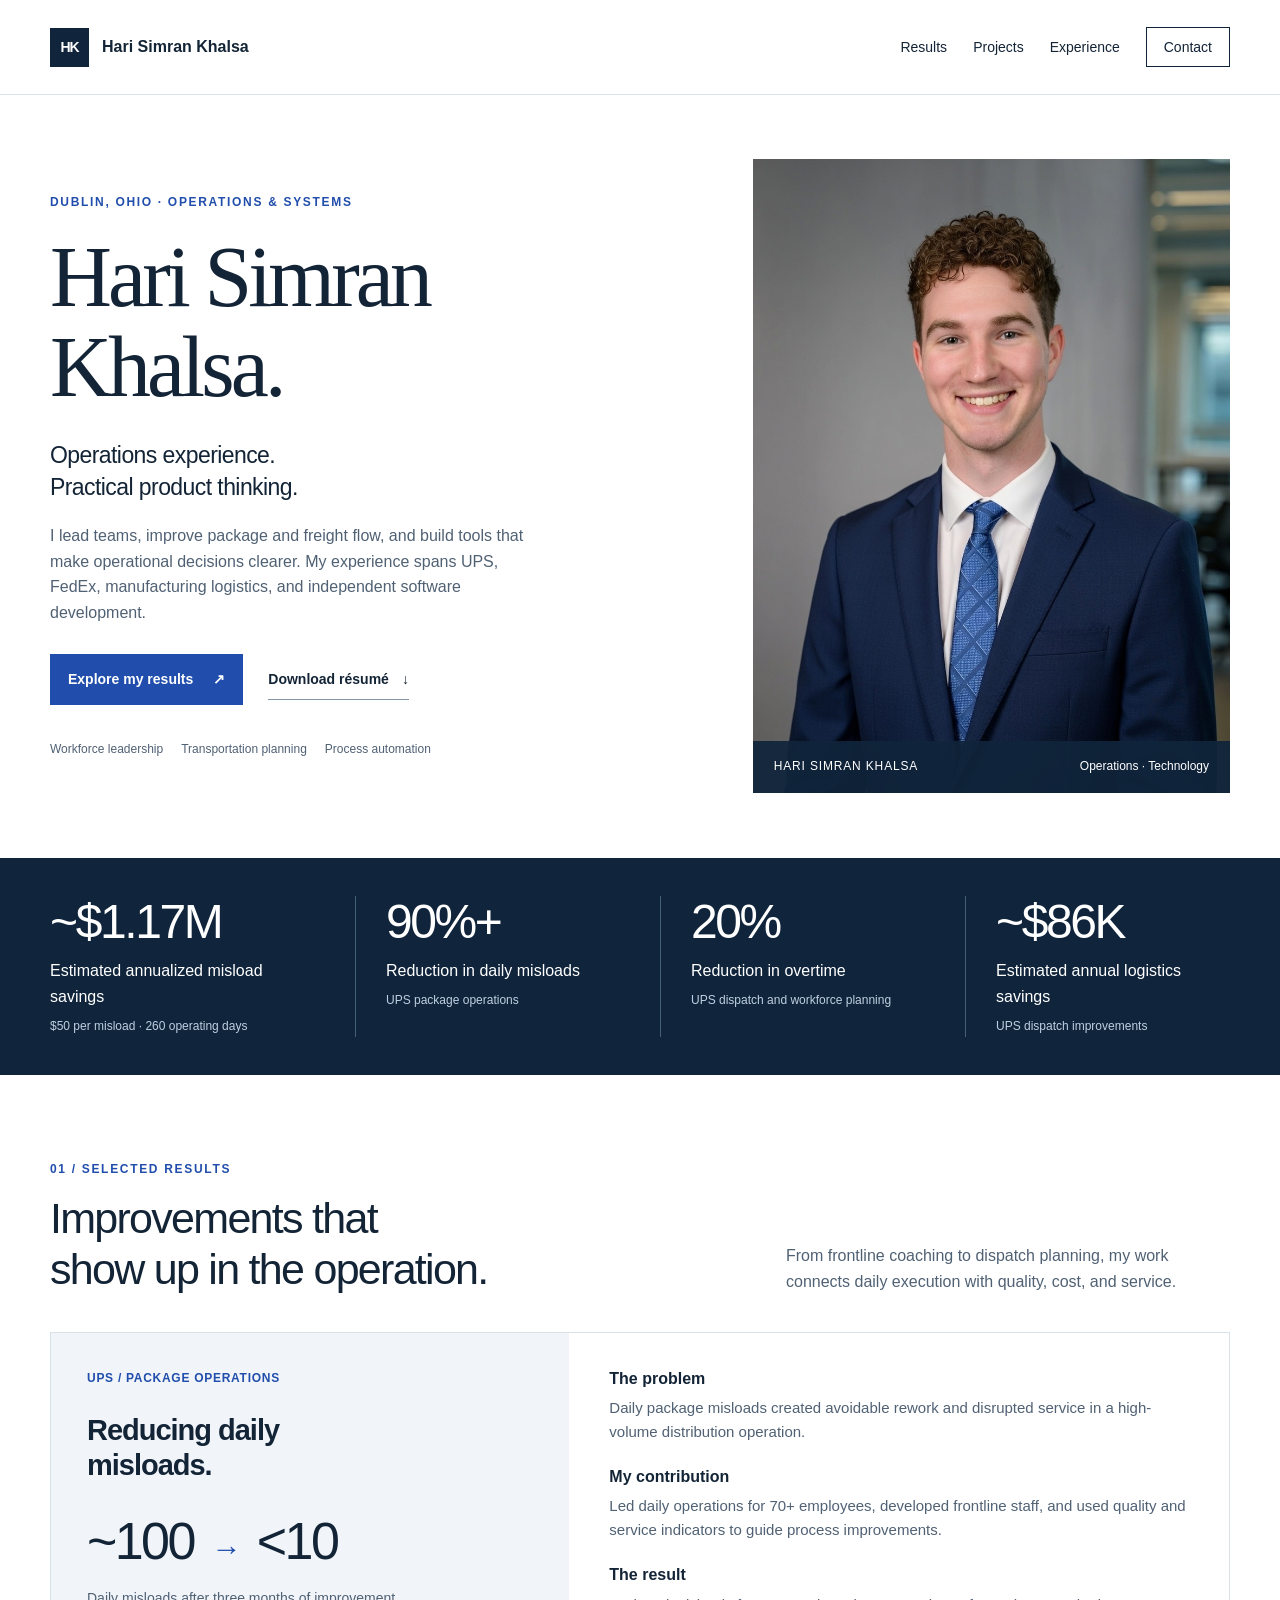
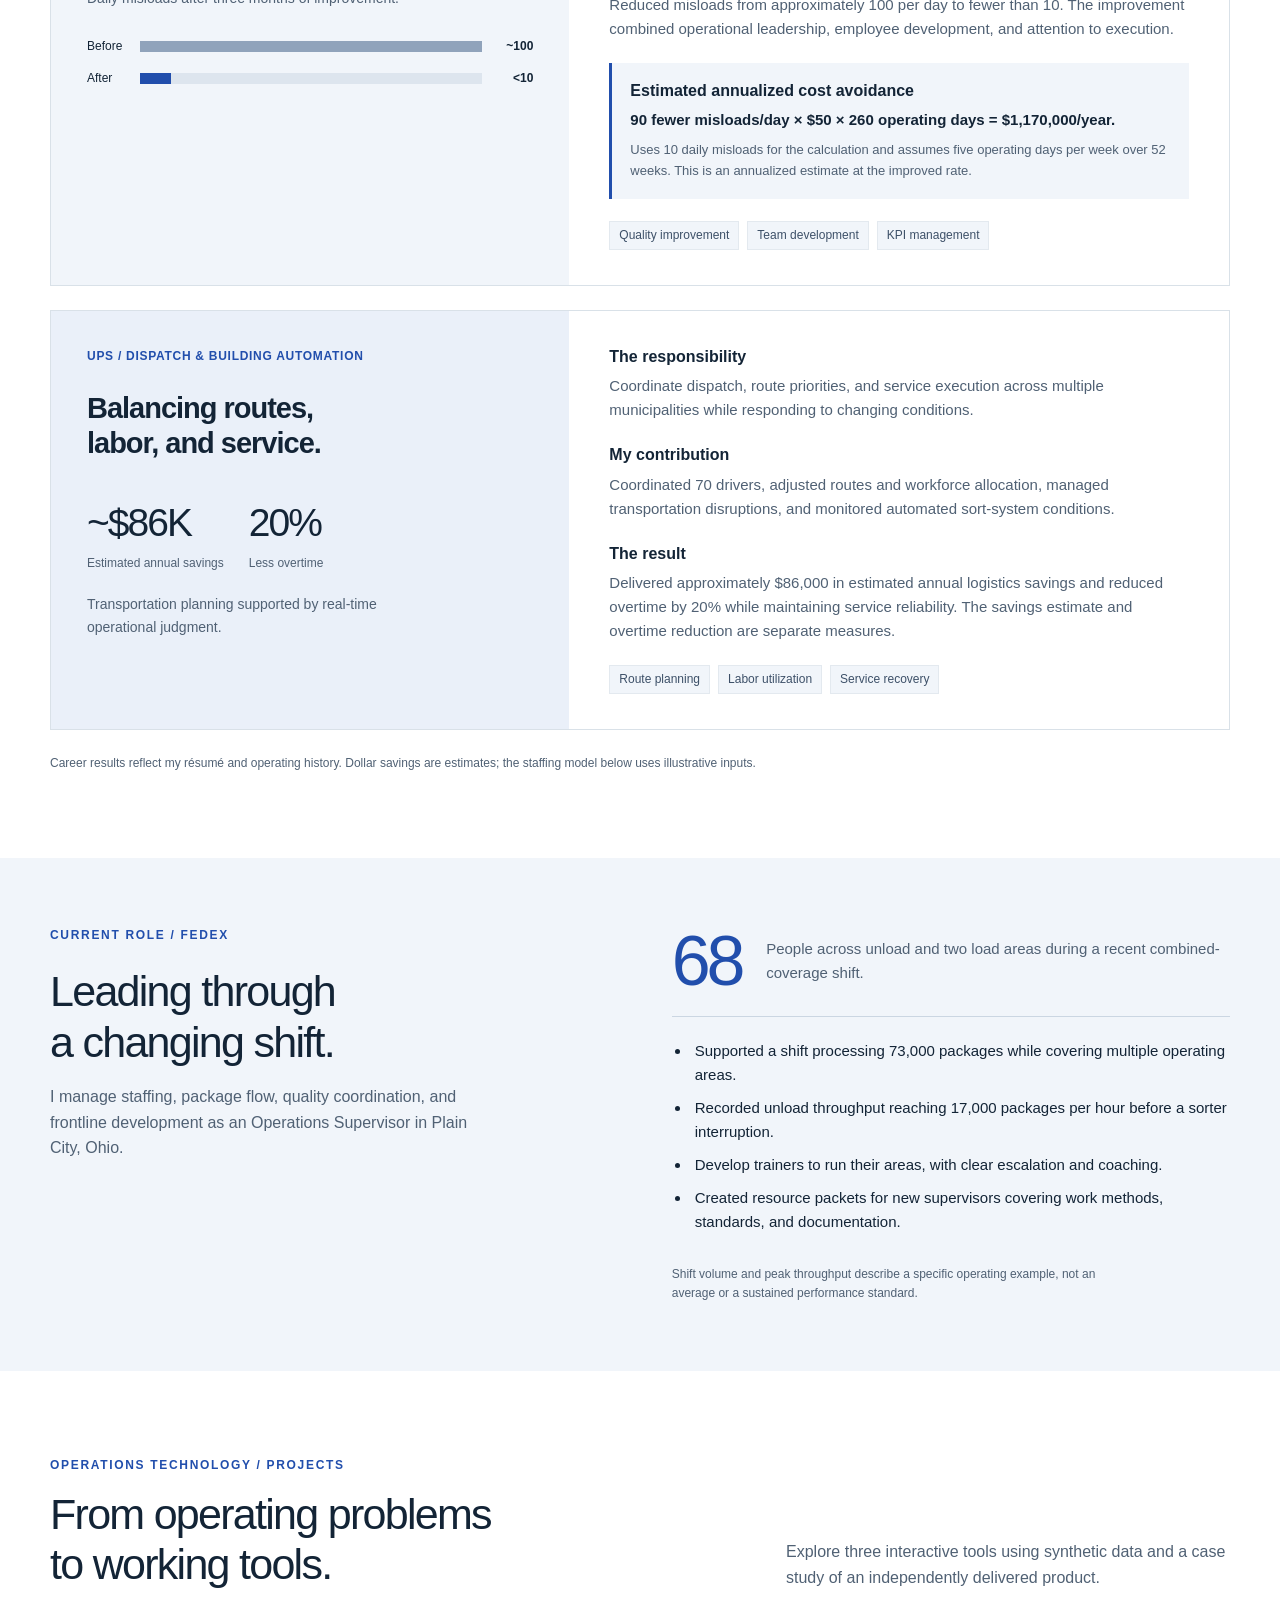
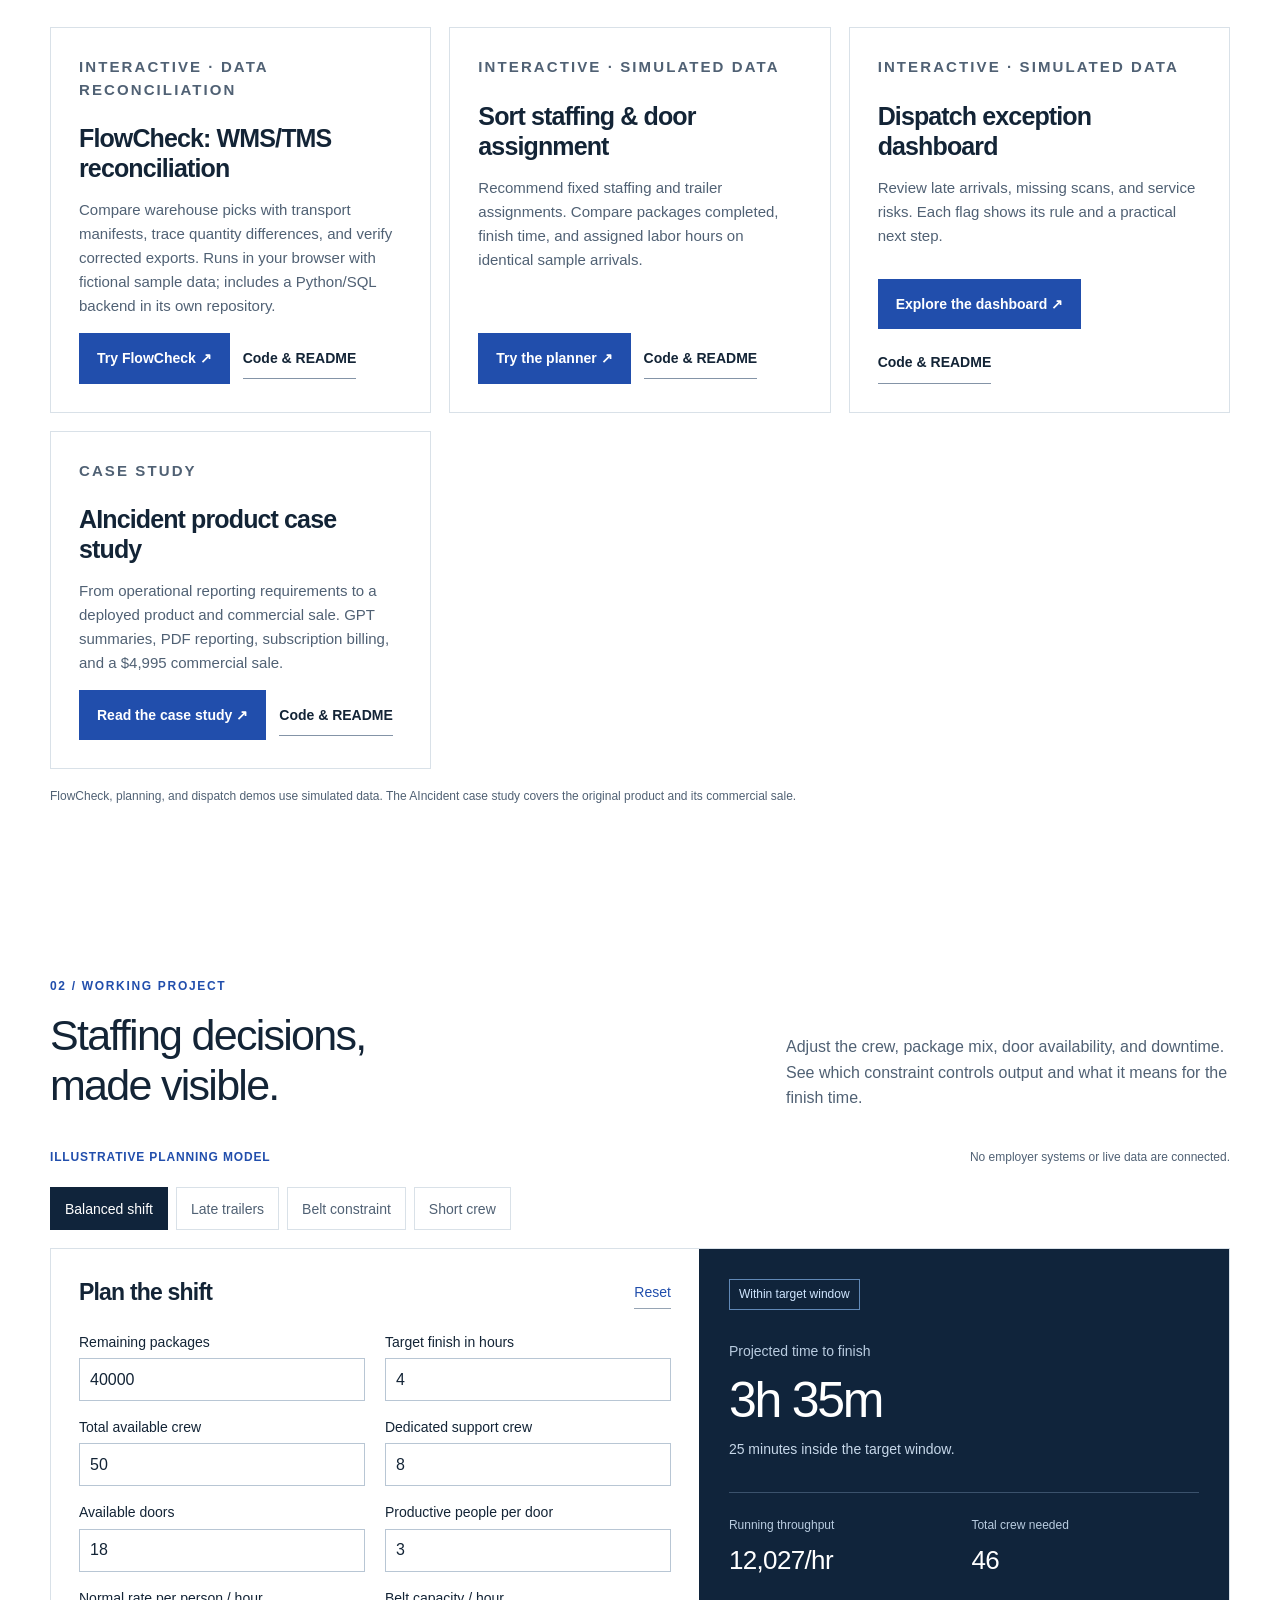
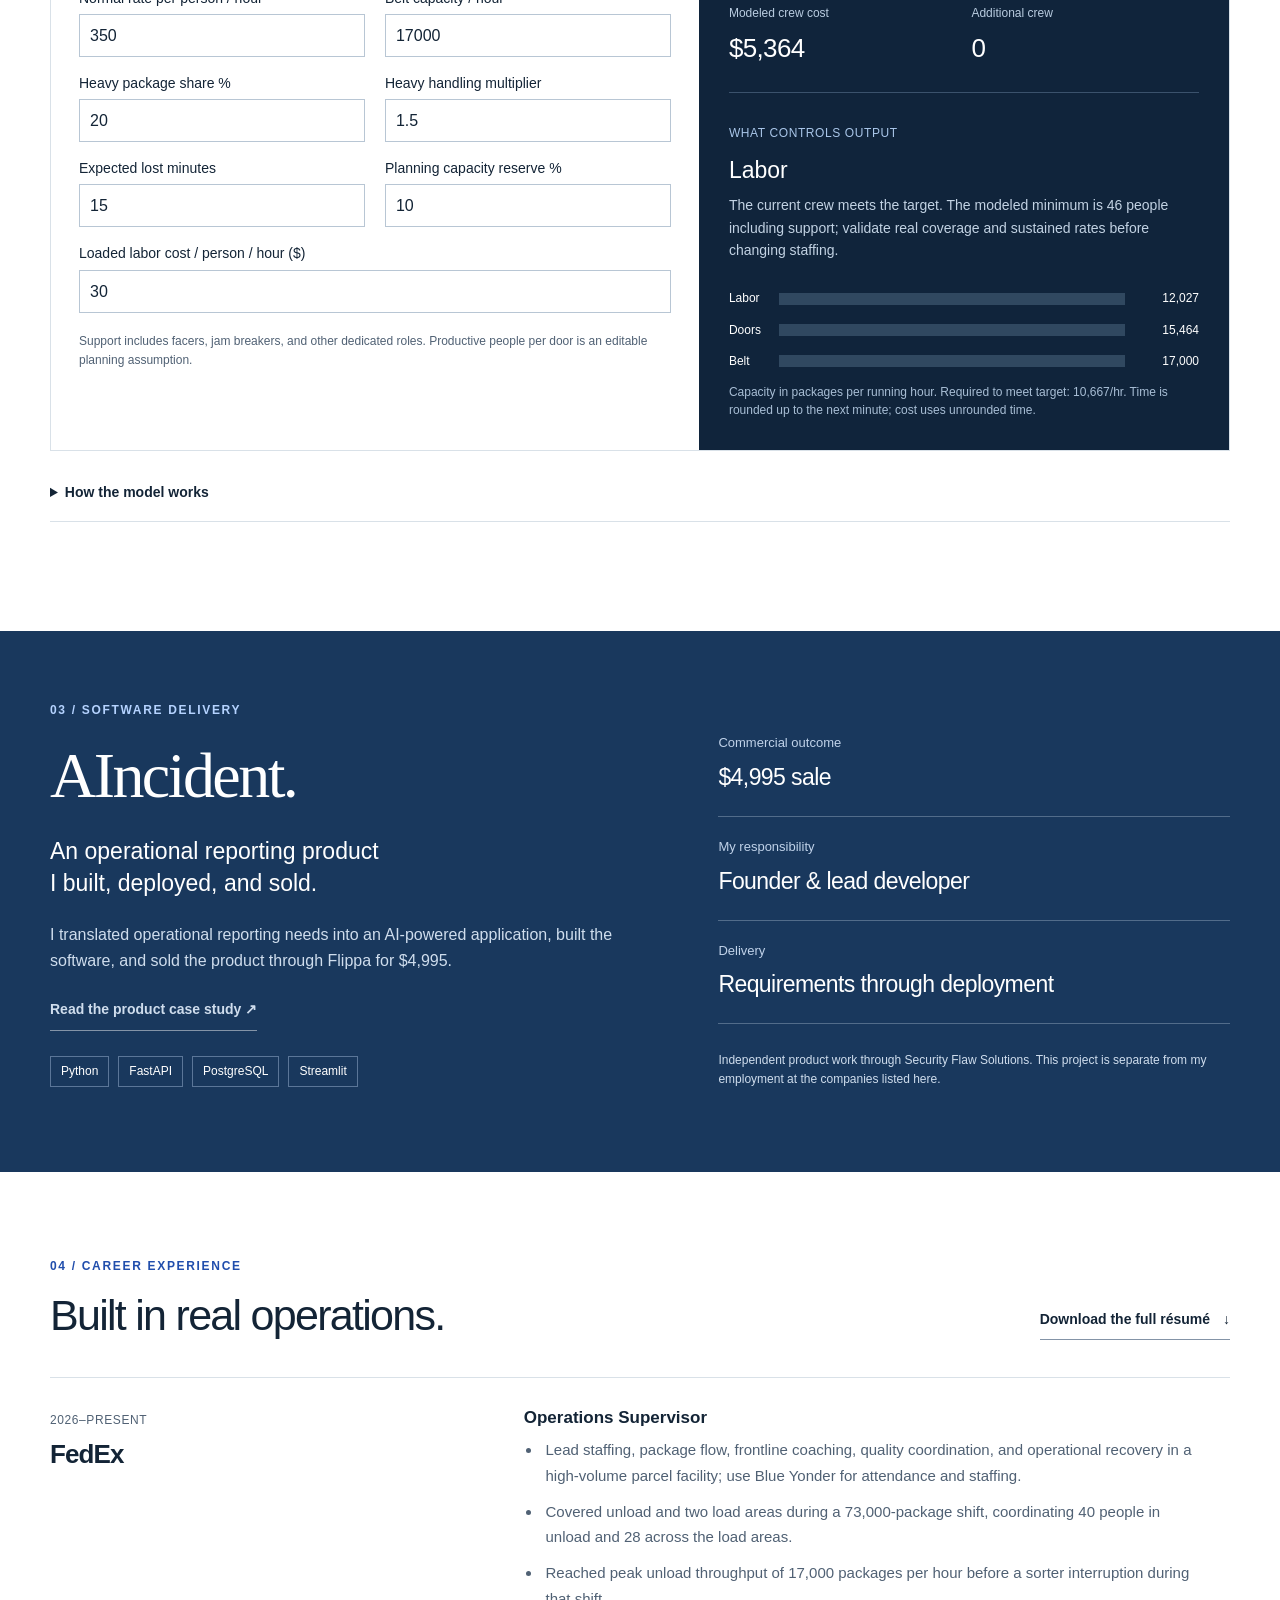
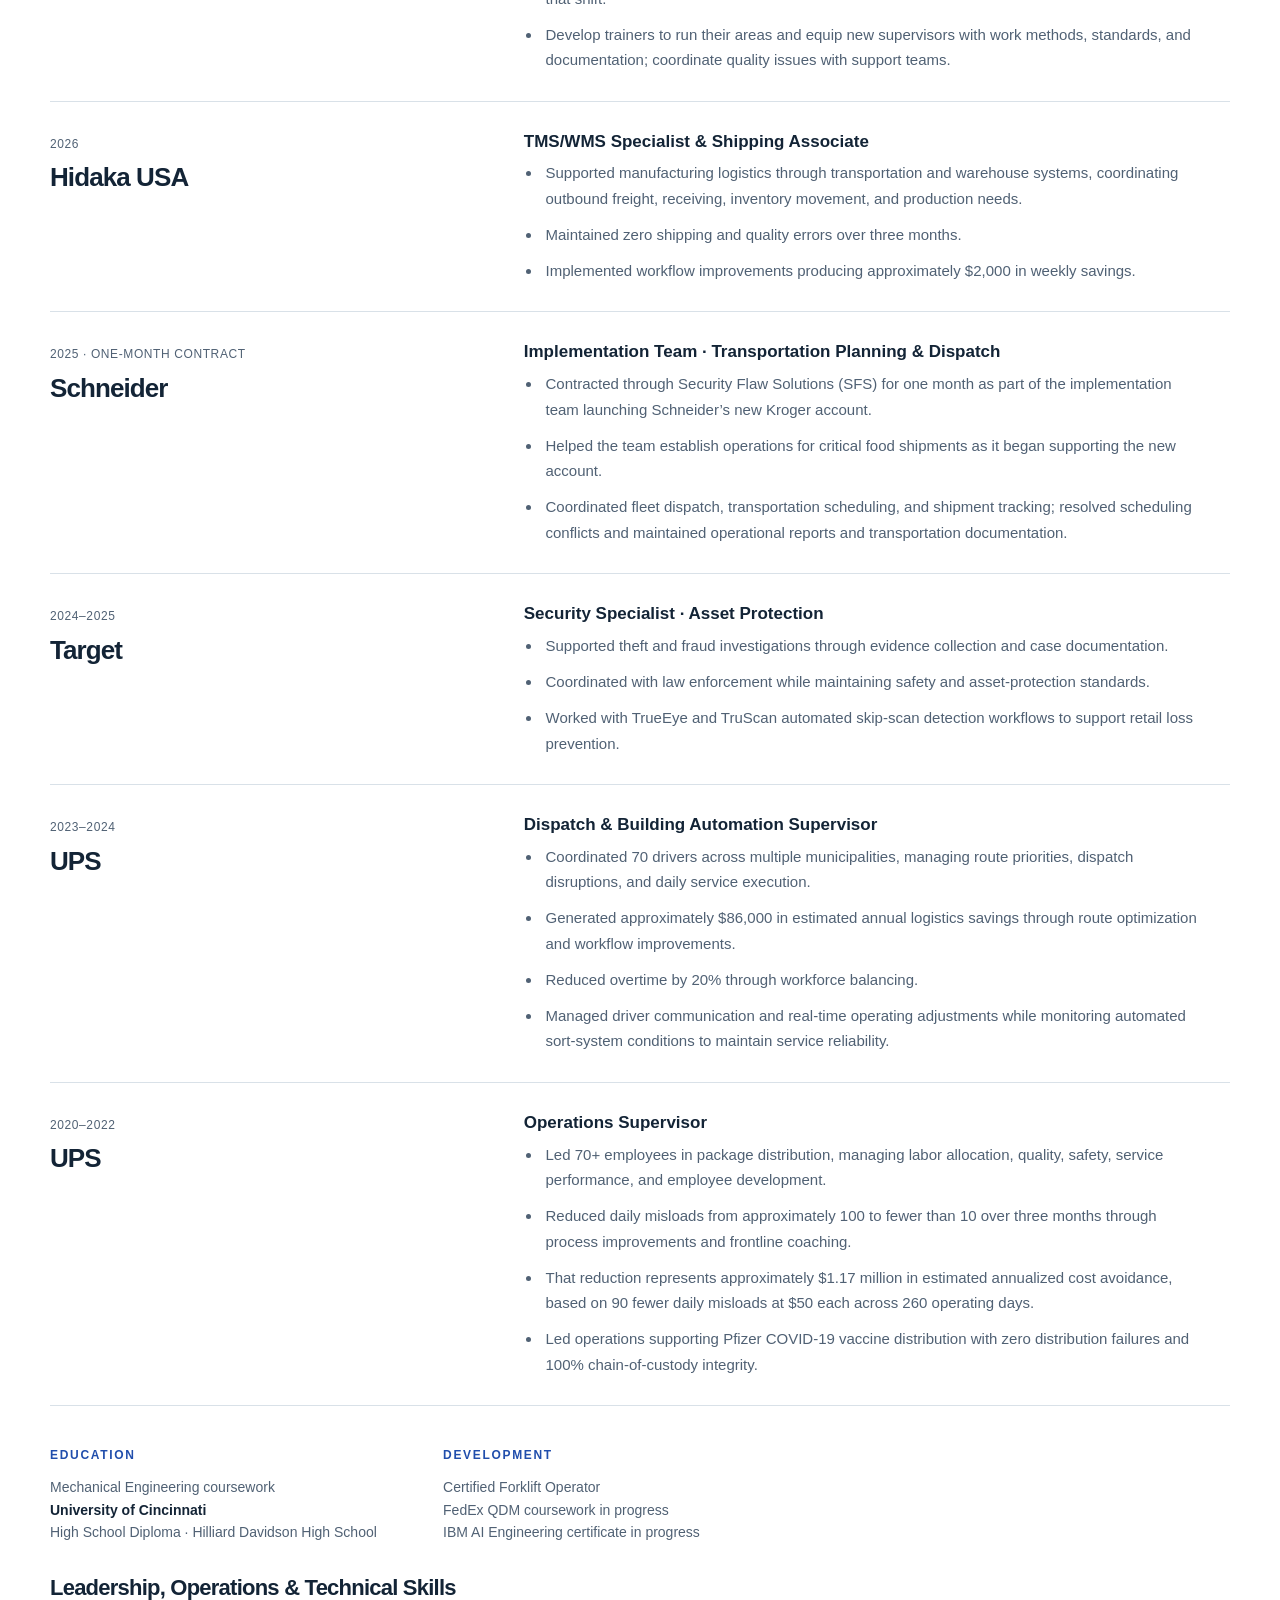
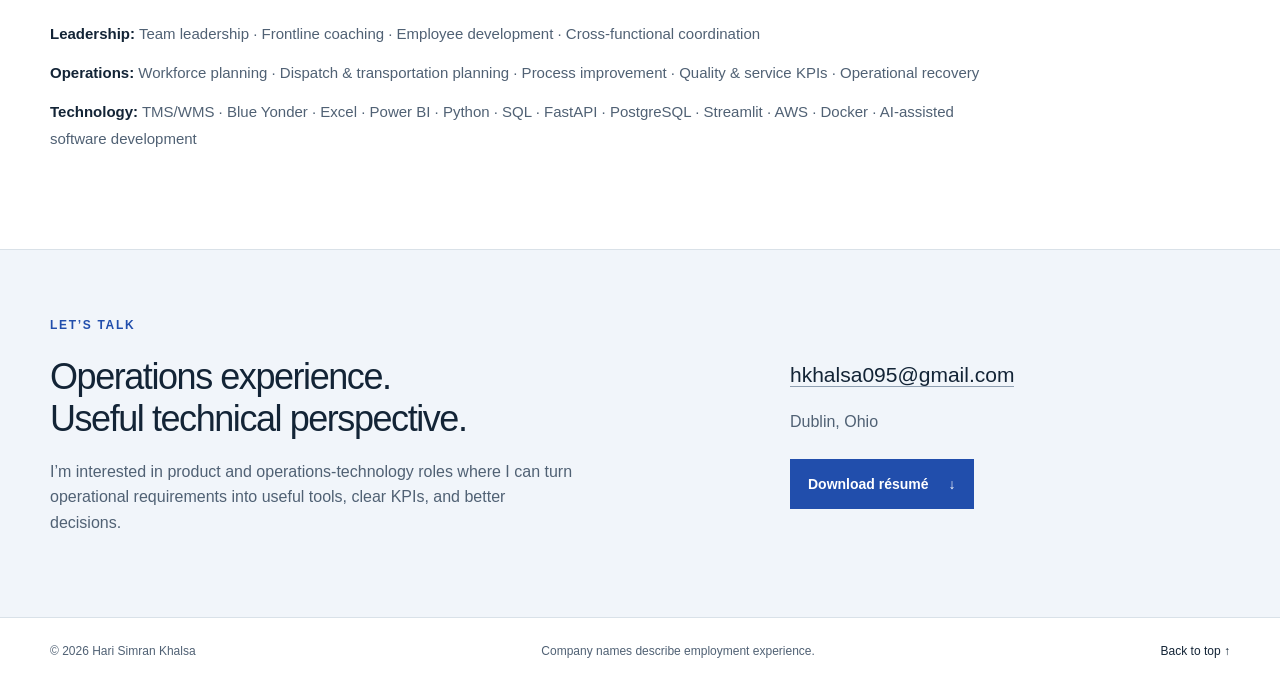
==== commit aaaaa7bb: "Feature public FlowCheck demo in portfolio" ====
--- a/index.html
+++ b/index.html
@@ -20,7 +20,7 @@
 <article class="case case-dispatch"><div class="case-lead"><p class="company-label">UPS / DISPATCH & BUILDING AUTOMATION</p><h3>Balancing routes,<br>labor, and service.</h3><div class="split-results"><div><strong>~$86K</strong><span>Estimated annual savings</span></div><div><strong>20%</strong><span>Less overtime</span></div></div><p>Transportation planning supported by real-time operational judgment.</p></div><div class="case-body"><div><h4>The responsibility</h4><p>Coordinate dispatch, route priorities, and service execution across multiple municipalities while responding to changing conditions.</p></div><div><h4>My contribution</h4><p>Coordinated 70 drivers, adjusted routes and workforce allocation, managed transportation disruptions, and monitored automated sort-system conditions.</p></div><div><h4>The result</h4><p>Delivered approximately $86,000 in estimated annual logistics savings and reduced overtime by 20% while maintaining service reliability. The savings estimate and overtime reduction are separate measures.</p></div><div class="case-tags"><span>Route planning</span><span>Labor utilization</span><span>Service recovery</span></div></div></article>
 <p class="source-note">Career results reflect my résumé and operating history. Dollar savings are estimates; the staffing model below uses illustrative inputs.</p></section>
 <section class="current-section"><div class="wrap current-grid"><div><p class="eyebrow">CURRENT ROLE / FEDEX</p><h2>Leading through<br>a changing shift.</h2><p>I manage staffing, package flow, quality coordination, and frontline development as an Operations Supervisor in Plain City, Ohio.</p></div><div class="current-details"><div class="current-stat"><strong>68</strong><p>People across unload and two load areas during a recent combined-coverage shift.</p></div><ul><li>Supported a shift processing 73,000 packages while covering multiple operating areas.</li><li>Recorded unload throughput reaching 17,000 packages per hour before a sorter interruption.</li><li>Develop trainers to run their areas, with clear escalation and coaching.</li><li>Created resource packets for new supervisors covering work methods, standards, and documentation.</li></ul><p class="small">Shift volume and peak throughput describe a specific operating example, not an average or a sustained performance standard.</p></div></div></section>
-<section class="section wrap" id="projects"><div class="section-heading"><div><p class="eyebrow">OPERATIONS TECHNOLOGY / PROJECTS</p><h2>From operating problems<br>to working tools.</h2></div><p>Explore two interactive prototypes using synthetic data and a case study of an independently delivered product.</p></div><div class="project-cards"><article class="project-card"><p class="eyebrow">INTERACTIVE · SIMULATED DATA</p><h3>Sort staffing & door assignment</h3><p>Recommend fixed staffing and trailer assignments. Compare packages completed, finish time, and assigned labor hours on identical sample arrivals.</p><div class="actions"><a class="button" href="projects/sort-planner/">Try the planner ↗</a><a class="text-button" href="https://github.com/sfskhalsa101/hari-simran-khalsa-portfolio/tree/main/projects/sort-planner">Code & README</a></div></article><article class="project-card"><p class="eyebrow">INTERACTIVE · SIMULATED DATA</p><h3>Dispatch exception dashboard</h3><p>Review late arrivals, missing scans, and service risks. Each flag shows its rule and a practical next step.</p><div class="actions"><a class="button" href="projects/dispatch-dashboard/">Explore the dashboard ↗</a><a class="text-button" href="https://github.com/sfskhalsa101/hari-simran-khalsa-portfolio/tree/main/projects/dispatch-dashboard">Code & README</a></div></article><article class="project-card"><p class="eyebrow">CASE STUDY</p><h3>AIncident product case study</h3><p>From operational reporting requirements to a deployed product and commercial sale. GPT summaries, PDF reporting, subscription billing, and a $4,995 commercial sale.</p><div class="actions"><a class="button" href="projects/aincident/">Read the case study ↗</a><a class="text-button" href="https://github.com/sfskhalsa101/hari-simran-khalsa-portfolio/tree/main/projects/aincident">Code & README</a></div></article></div><p class="source-note">The planning and dispatch demos use simulated data. The AIncident case study covers the original product and its commercial sale.</p></section>
+<section class="section wrap" id="projects"><div class="section-heading"><div><p class="eyebrow">OPERATIONS TECHNOLOGY / PROJECTS</p><h2>From operating problems<br>to working tools.</h2></div><p>Explore three interactive tools using synthetic data and a case study of an independently delivered product.</p></div><div class="project-cards"><article class="project-card"><p class="eyebrow">INTERACTIVE · DATA RECONCILIATION</p><h3>FlowCheck: WMS/TMS reconciliation</h3><p>Compare warehouse picks with transport manifests, trace quantity differences, and verify corrected exports. Runs in your browser with fictional sample data; includes a Python/SQL backend in its own repository.</p><div class="actions"><a class="button" href="https://sfskhalsa101.github.io/flowcheck/">Try FlowCheck ↗</a><a class="text-button" href="https://github.com/sfskhalsa101/flowcheck">Code & README</a></div></article><article class="project-card"><p class="eyebrow">INTERACTIVE · SIMULATED DATA</p><h3>Sort staffing & door assignment</h3><p>Recommend fixed staffing and trailer assignments. Compare packages completed, finish time, and assigned labor hours on identical sample arrivals.</p><div class="actions"><a class="button" href="projects/sort-planner/">Try the planner ↗</a><a class="text-button" href="https://github.com/sfskhalsa101/hari-simran-khalsa-portfolio/tree/main/projects/sort-planner">Code & README</a></div></article><article class="project-card"><p class="eyebrow">INTERACTIVE · SIMULATED DATA</p><h3>Dispatch exception dashboard</h3><p>Review late arrivals, missing scans, and service risks. Each flag shows its rule and a practical next step.</p><div class="actions"><a class="button" href="projects/dispatch-dashboard/">Explore the dashboard ↗</a><a class="text-button" href="https://github.com/sfskhalsa101/hari-simran-khalsa-portfolio/tree/main/projects/dispatch-dashboard">Code & README</a></div></article><article class="project-card"><p class="eyebrow">CASE STUDY</p><h3>AIncident product case study</h3><p>From operational reporting requirements to a deployed product and commercial sale. GPT summaries, PDF reporting, subscription billing, and a $4,995 commercial sale.</p><div class="actions"><a class="button" href="projects/aincident/">Read the case study ↗</a><a class="text-button" href="https://github.com/sfskhalsa101/hari-simran-khalsa-portfolio/tree/main/projects/aincident">Code & README</a></div></article></div><p class="source-note">FlowCheck, planning, and dispatch demos use simulated data. The AIncident case study covers the original product and its commercial sale.</p></section>
 <section class="section wrap" id="demo"><div class="section-heading"><div><p class="eyebrow">02 / WORKING PROJECT</p><h2>Staffing decisions,<br>made visible.</h2></div><p>Adjust the crew, package mix, door availability, and downtime. See which constraint controls output and what it means for the finish time.</p></div>
 <div class="demo-topline"><span class="demo-label">ILLUSTRATIVE PLANNING MODEL</span><p>No employer systems or live data are connected.</p></div>
 <div class="scenario-buttons" role="group" aria-label="Load a sample scenario"><button type="button" data-scenario="balanced" aria-pressed="true">Balanced shift</button><button type="button" data-scenario="late" aria-pressed="false">Late trailers</button><button type="button" data-scenario="belt" aria-pressed="false">Belt constraint</button><button type="button" data-scenario="crew" aria-pressed="false">Short crew</button></div>
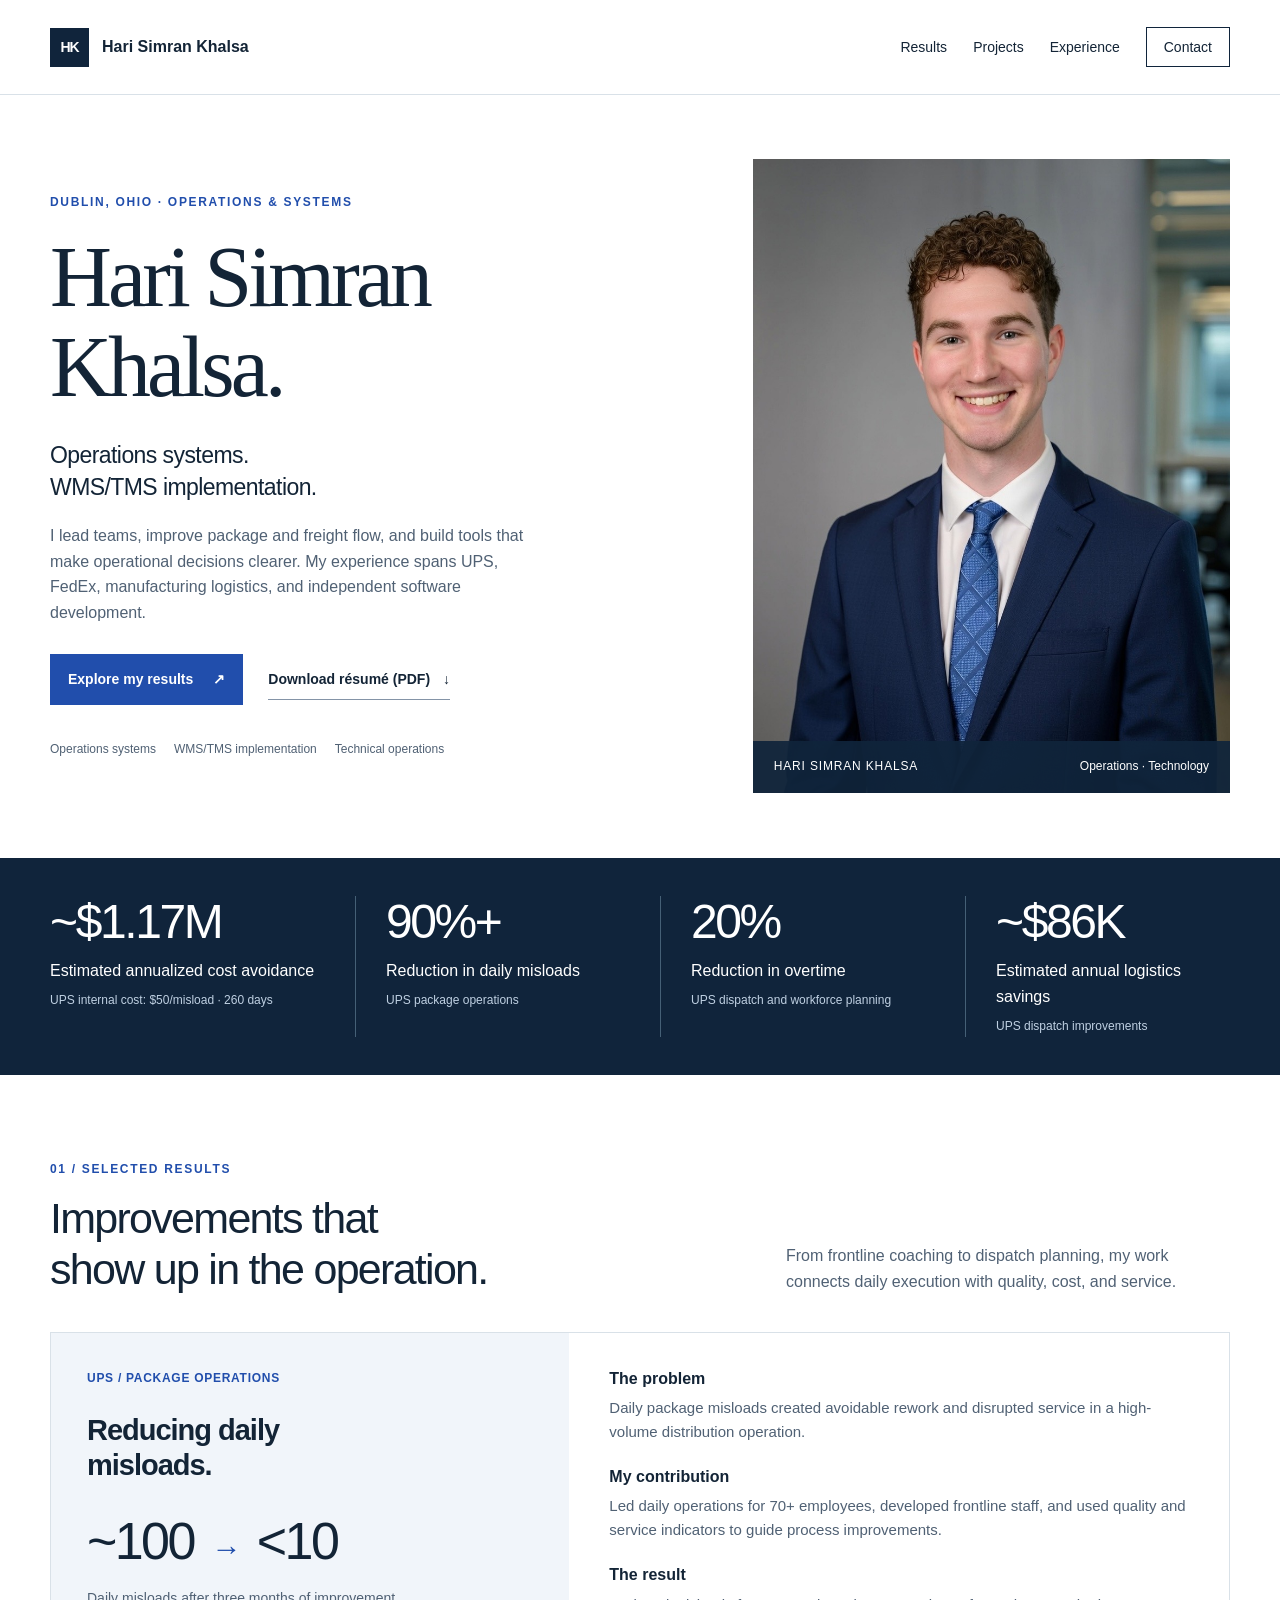
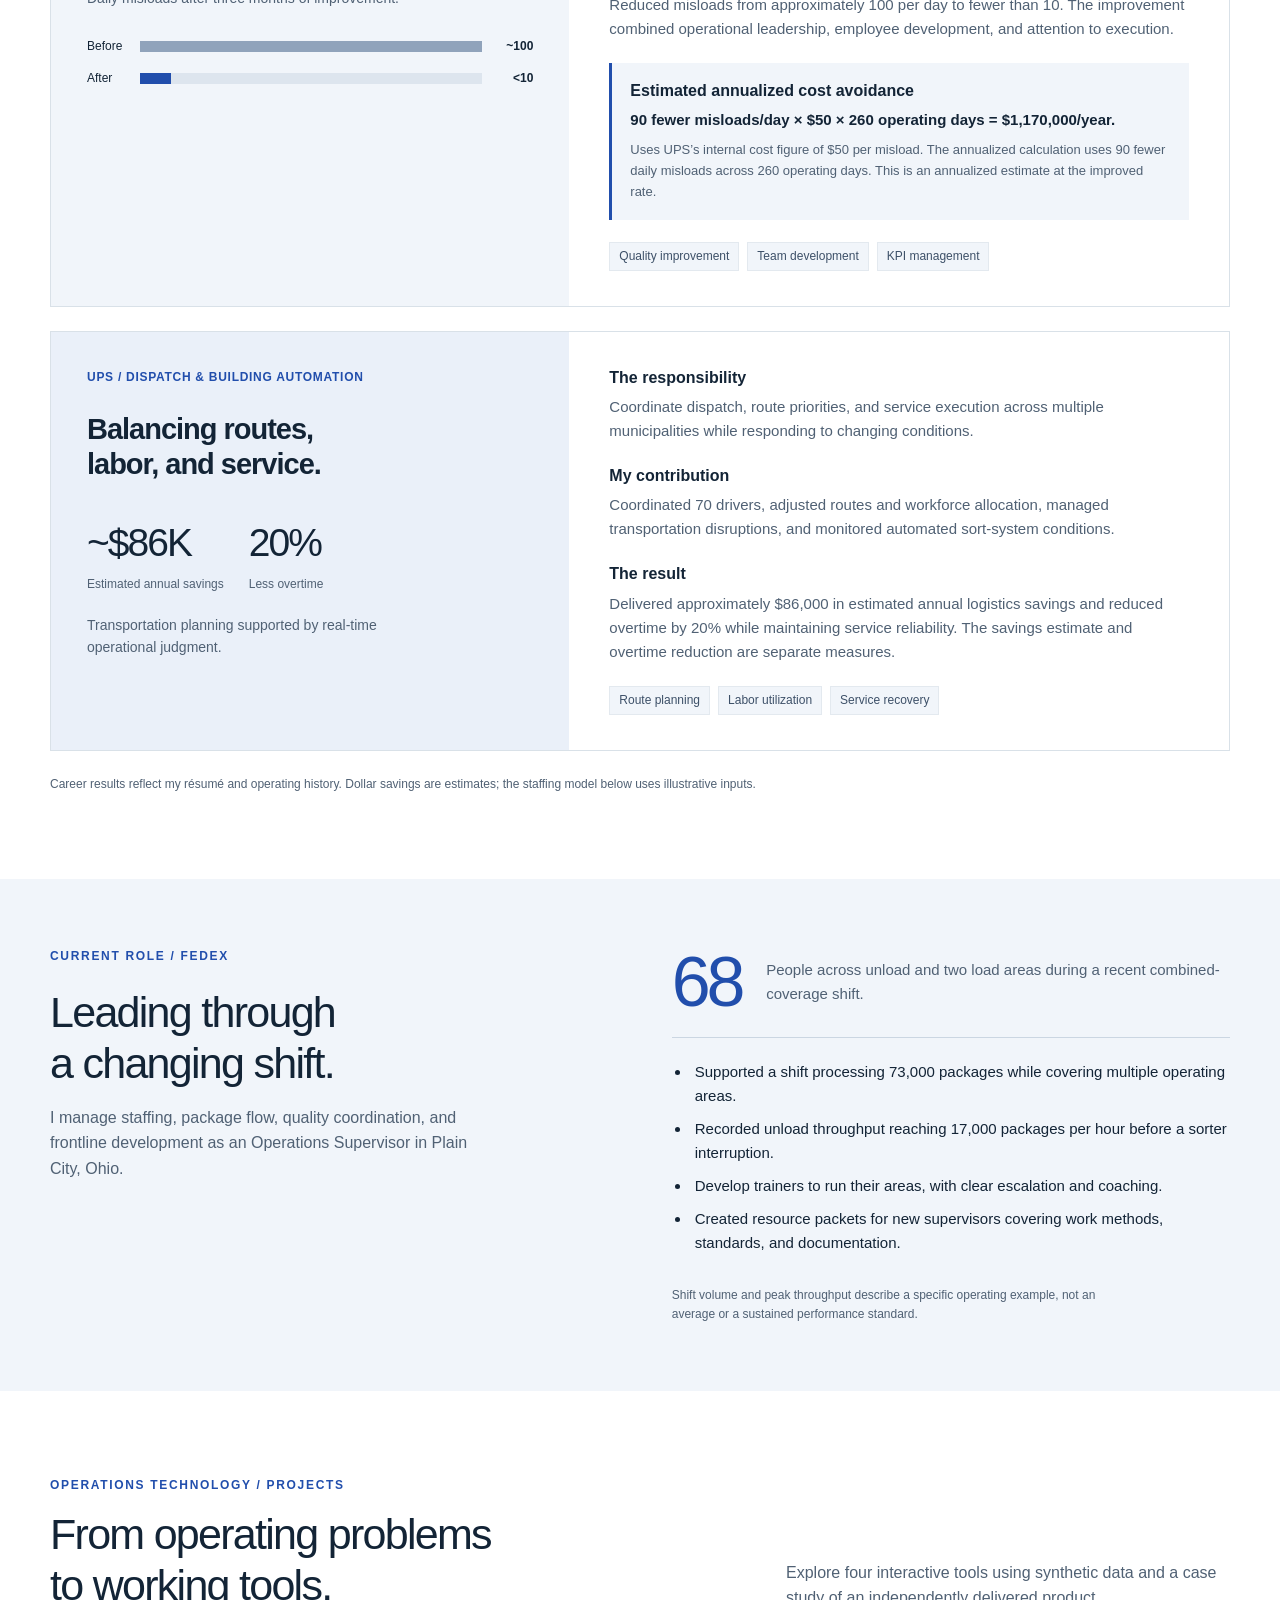
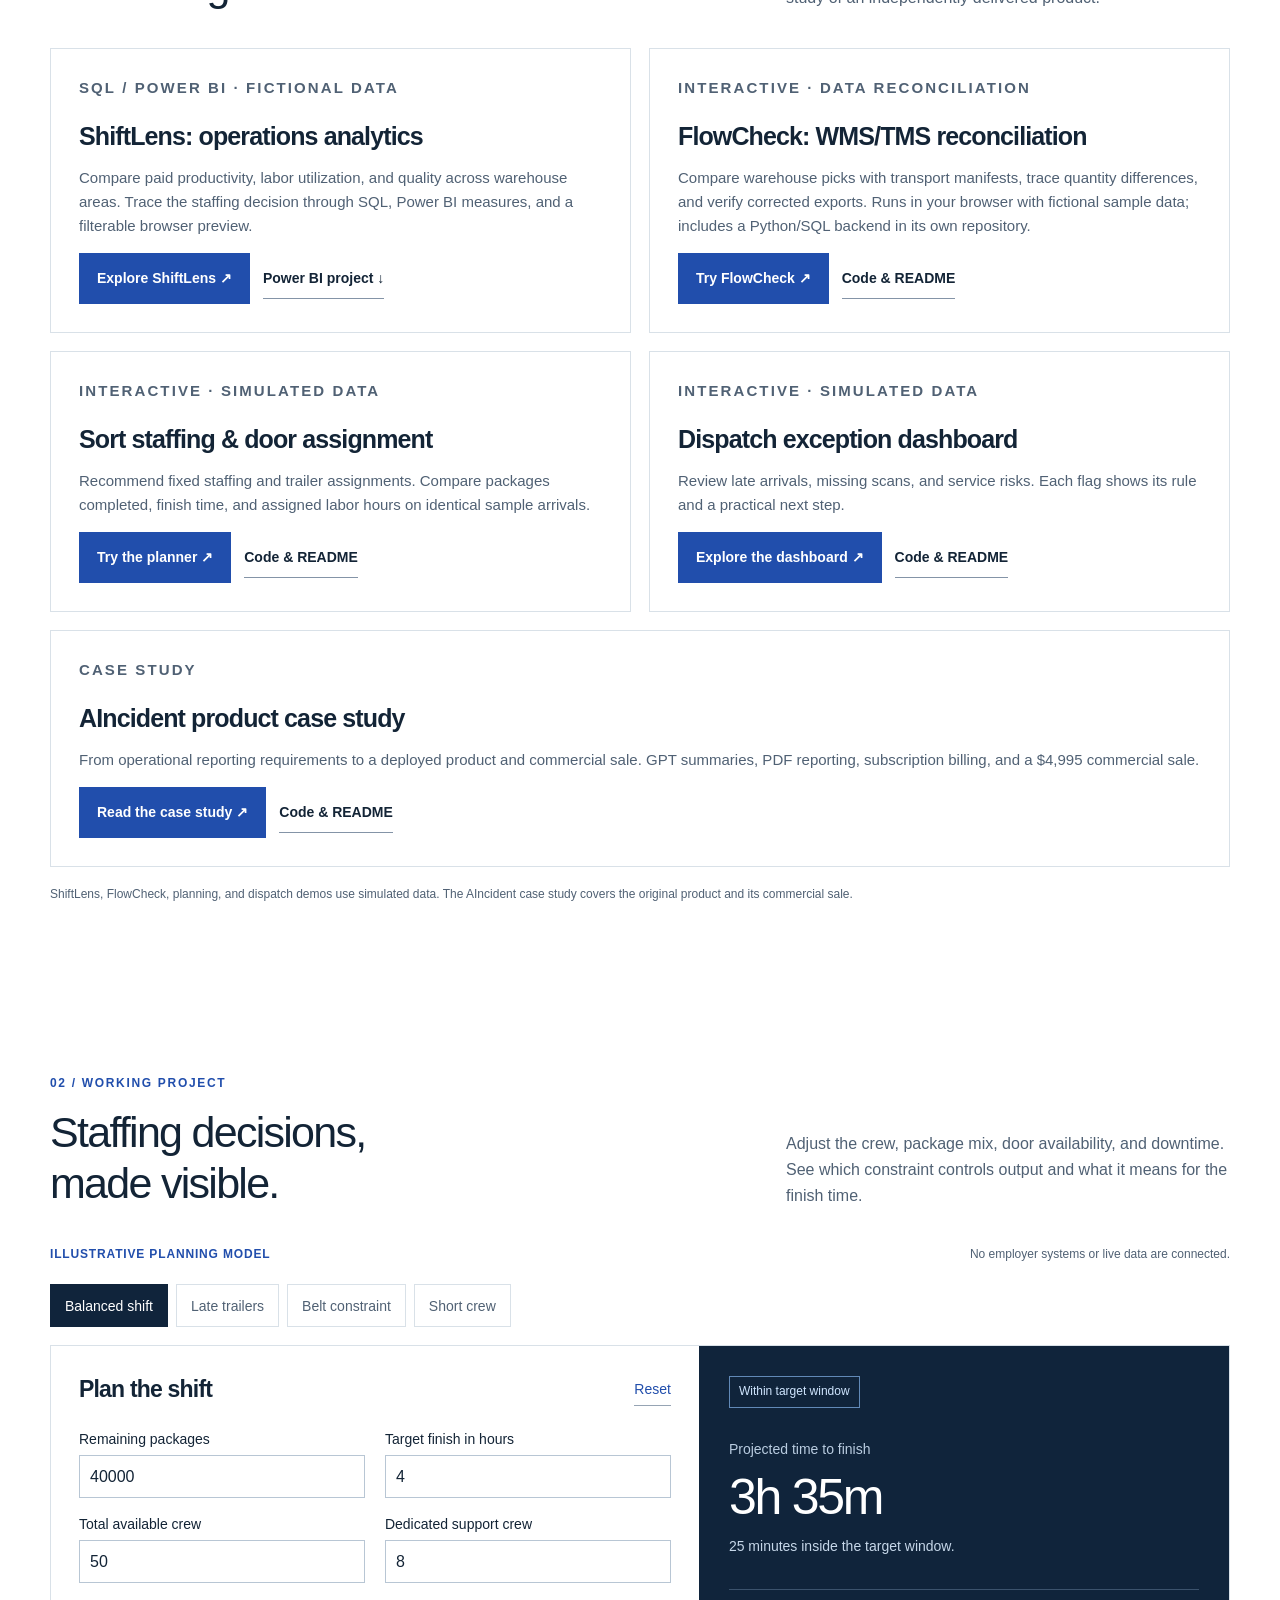
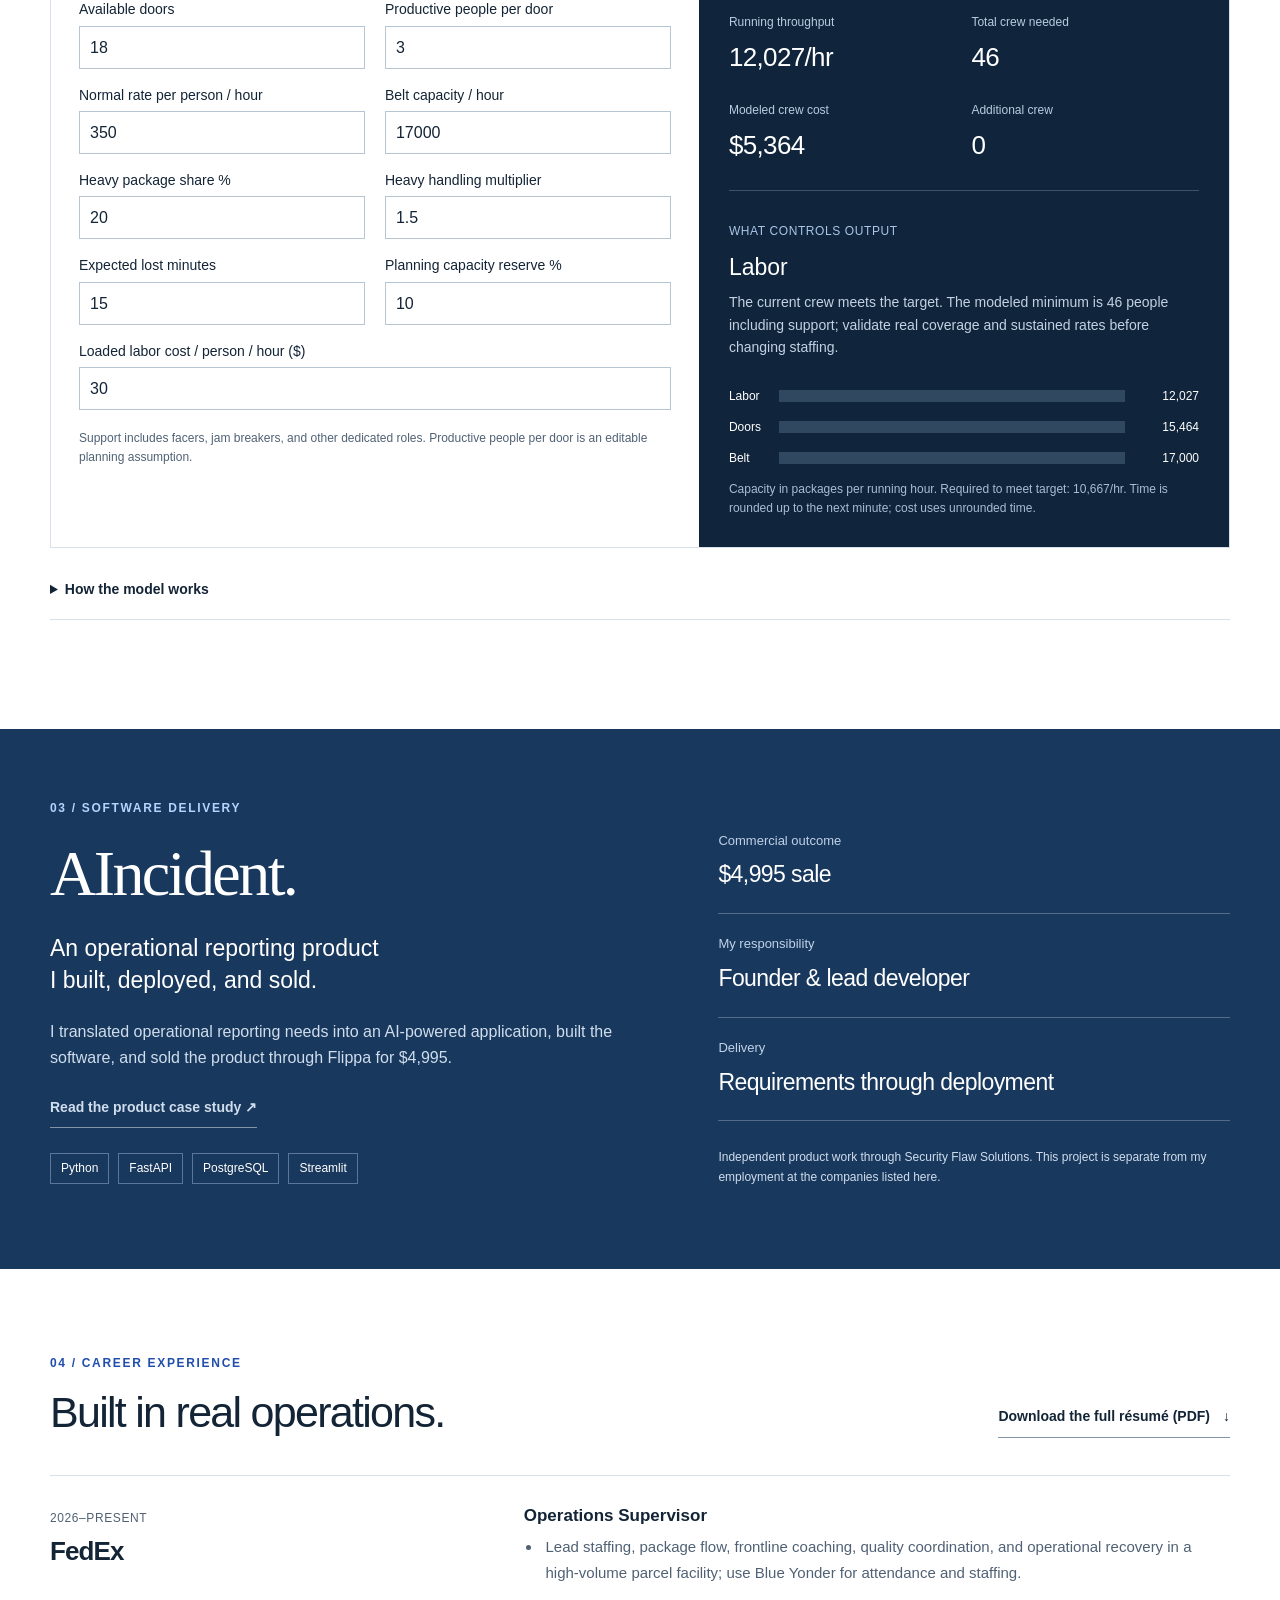
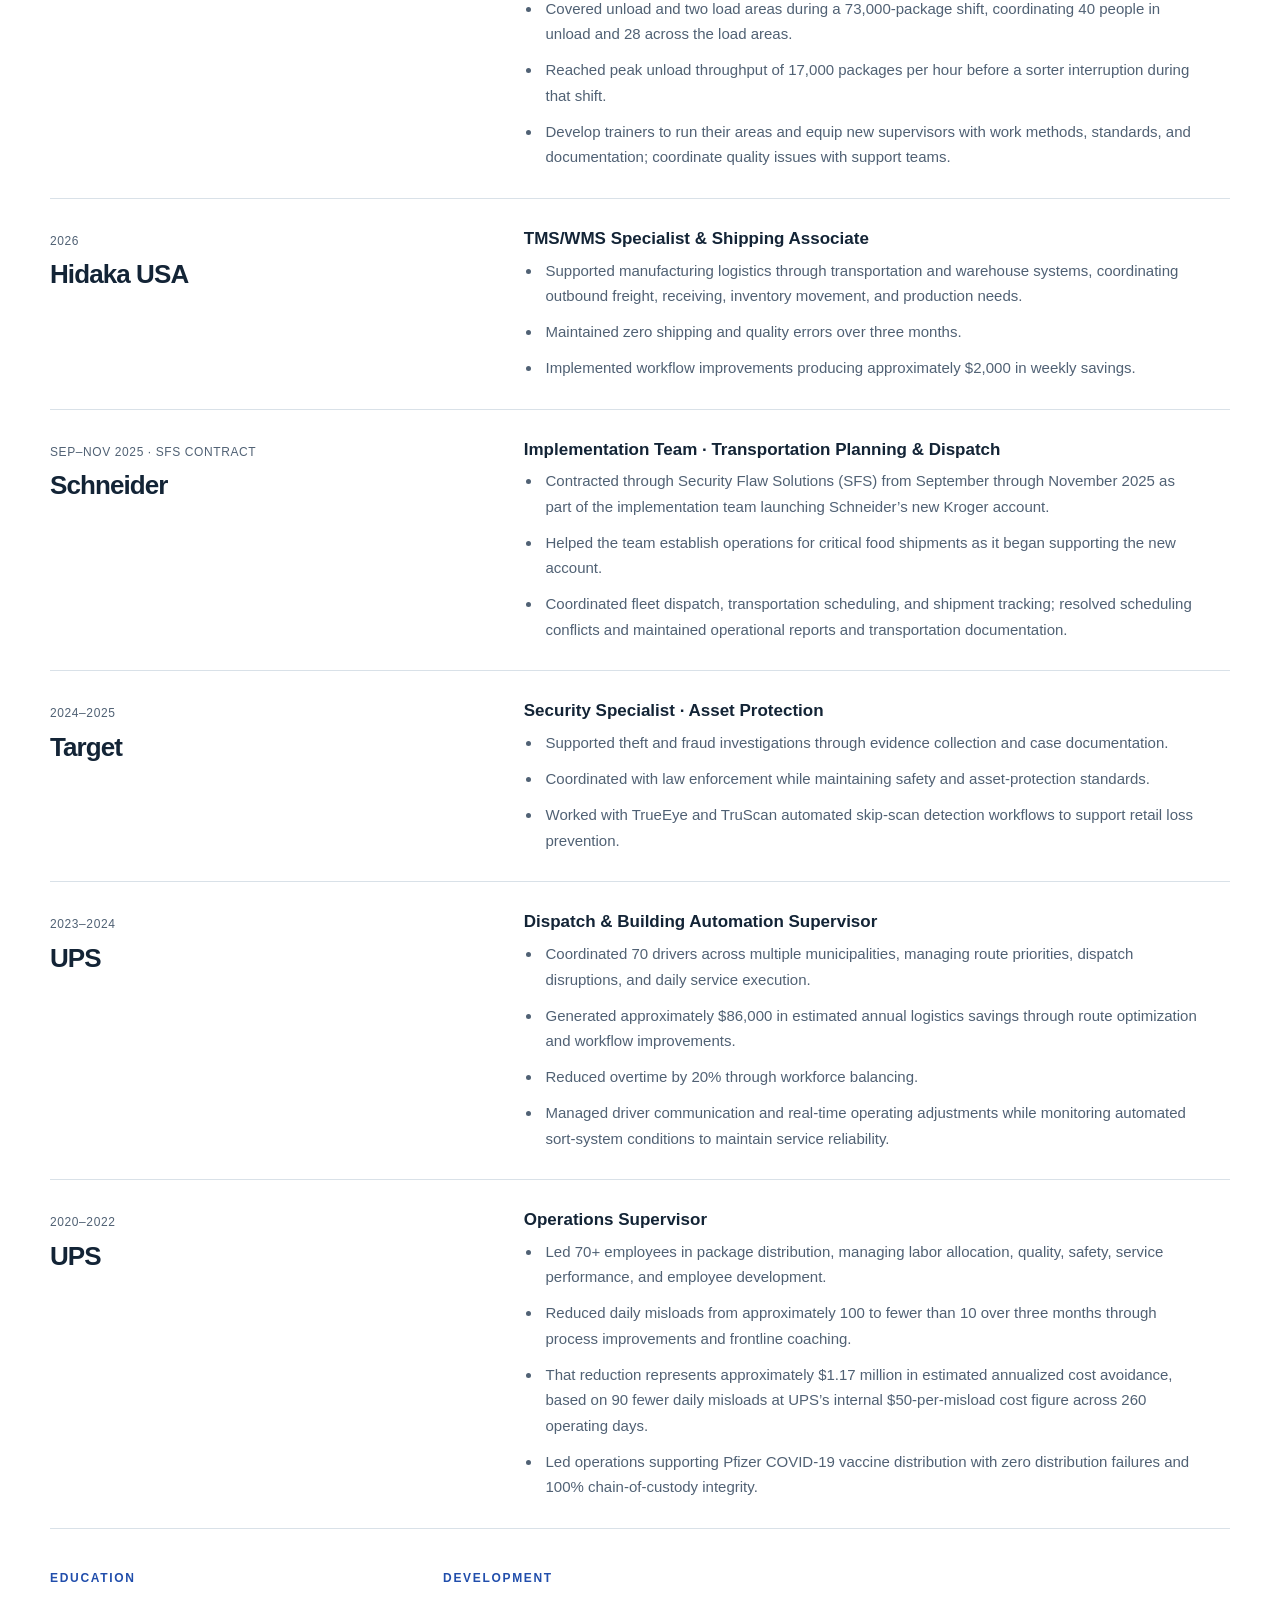
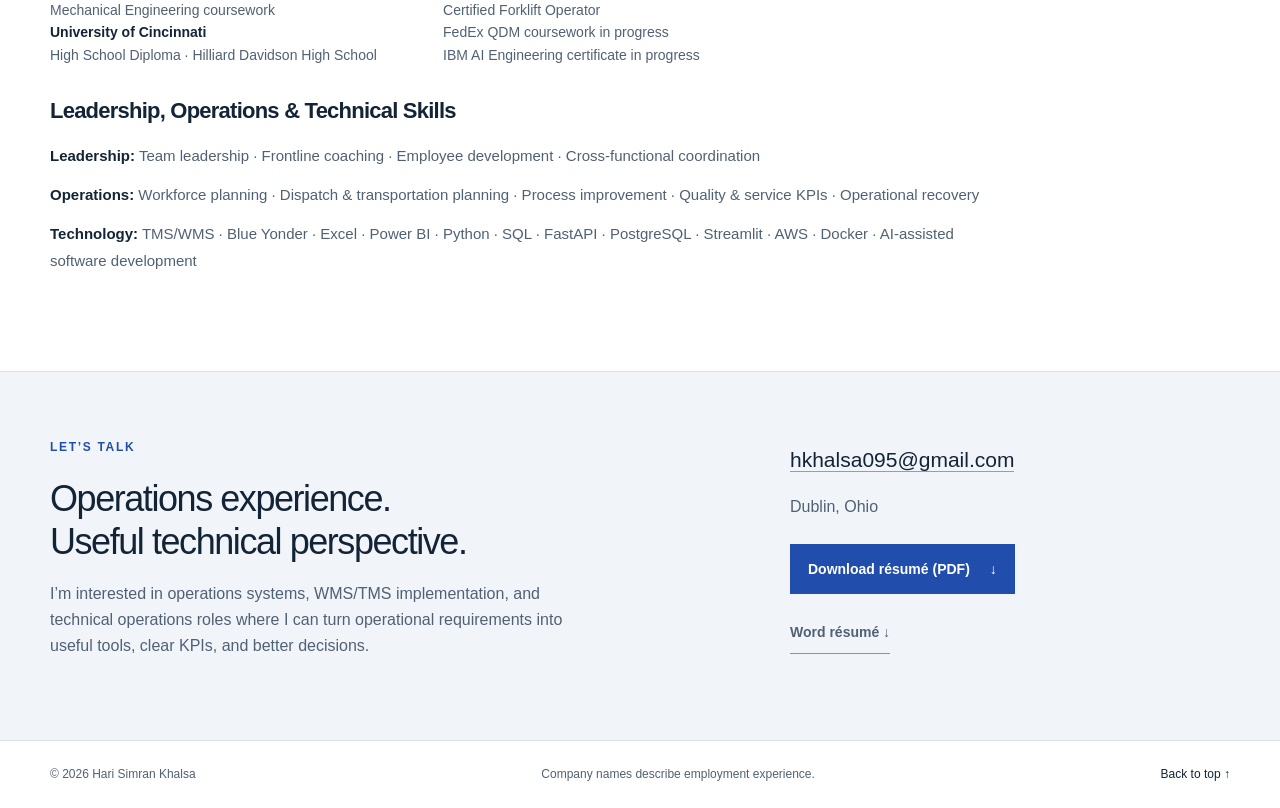
==== commit 849bd986: "Add operations analytics case study and clarify hiring portfolio" ====
--- a/index.html
+++ b/index.html
@@ -13,14 +13,14 @@
 <a class="skip" href="#main">Skip to content</a>
 <header><div class="wrap nav"><a class="brand" href="#main" aria-label="Hari Simran Khalsa home"><span class="monogram" aria-hidden="true">HK</span><span>Hari Simran Khalsa</span></a><nav aria-label="Main navigation"><a href="#results">Results</a><a href="#projects">Projects</a><a href="#experience">Experience</a><a class="nav-contact" href="#contact">Contact</a></nav></div></header>
 <main id="main">
-<section class="hero wrap" aria-labelledby="hero-title"><div class="hero-copy"><p class="eyebrow">DUBLIN, OHIO · OPERATIONS & SYSTEMS</p><h1 id="hero-title">Hari Simran<br>Khalsa.</h1><p class="hero-role">Operations experience.<br>Practical product thinking.</p><p class="hero-description">I lead teams, improve package and freight flow, and build tools that make operational decisions clearer. My experience spans UPS, FedEx, manufacturing logistics, and independent software development.</p><div class="actions"><a class="button" href="#results">Explore my results <span aria-hidden="true">↗</span></a><a class="text-button" href="Hari_Simran_Khalsa_Operations_Resume.docx?v=20260928-117m-hr" download>Download résumé <span aria-hidden="true">↓</span></a></div><div class="hero-detail"><span>Workforce leadership</span><span>Transportation planning</span><span>Process automation</span></div></div><figure class="portrait"><img src="portrait.jpeg" alt="Hari Simran Khalsa in a navy suit" width="880" height="1168" fetchpriority="high"><figcaption><span>HARI SIMRAN KHALSA</span><span>Operations · Technology</span></figcaption></figure></section>
-<section class="metric-band" aria-label="Selected career results"><div class="wrap metrics"><div><strong>~$1.17M</strong><p>Estimated annualized misload savings</p><span>$50 per misload · 260 operating days</span></div><div><strong>90%+</strong><p>Reduction in daily misloads</p><span>UPS package operations</span></div><div><strong>20%</strong><p>Reduction in overtime</p><span>UPS dispatch and workforce planning</span></div><div><strong>~$86K</strong><p>Estimated annual logistics savings</p><span>UPS dispatch improvements</span></div></div></section>
+<section class="hero wrap" aria-labelledby="hero-title"><div class="hero-copy"><p class="eyebrow">DUBLIN, OHIO · OPERATIONS & SYSTEMS</p><h1 id="hero-title">Hari Simran<br>Khalsa.</h1><p class="hero-role">Operations systems.<br>WMS/TMS implementation.</p><p class="hero-description">I lead teams, improve package and freight flow, and build tools that make operational decisions clearer. My experience spans UPS, FedEx, manufacturing logistics, and independent software development.</p><div class="actions"><a class="button" href="#results">Explore my results <span aria-hidden="true">↗</span></a><a class="text-button" href="Hari_Simran_Khalsa_Operations_Resume.pdf?v=20261006" download>Download résumé (PDF) <span aria-hidden="true">↓</span></a></div><div class="hero-detail"><span>Operations systems</span><span>WMS/TMS implementation</span><span>Technical operations</span></div></div><figure class="portrait"><img src="portrait.jpeg" alt="Hari Simran Khalsa in a navy suit" width="880" height="1168" fetchpriority="high"><figcaption><span>HARI SIMRAN KHALSA</span><span>Operations · Technology</span></figcaption></figure></section>
+<section class="metric-band" aria-label="Selected career results"><div class="wrap metrics"><div><strong>~$1.17M</strong><p>Estimated annualized cost avoidance</p><span>UPS internal cost: $50/misload · 260 days</span></div><div><strong>90%+</strong><p>Reduction in daily misloads</p><span>UPS package operations</span></div><div><strong>20%</strong><p>Reduction in overtime</p><span>UPS dispatch and workforce planning</span></div><div><strong>~$86K</strong><p>Estimated annual logistics savings</p><span>UPS dispatch improvements</span></div></div></section>
 <section class="section wrap" id="results"><div class="section-heading"><div><p class="eyebrow">01 / SELECTED RESULTS</p><h2>Improvements that<br>show up in the operation.</h2></div><p>From frontline coaching to dispatch planning, my work connects daily execution with quality, cost, and service.</p></div>
-<article class="case case-quality"><div class="case-lead"><p class="company-label">UPS / PACKAGE OPERATIONS</p><h3>Reducing daily<br>misloads.</h3><div class="case-number">~100 <span>→</span> &lt;10</div><p>Daily misloads after three months of improvement.</p><div class="bar-chart" role="img" aria-label="Approximately 100 daily misloads before, fewer than 10 after"><div class="bar-row"><span>Before</span><div><i style="width:100%"></i></div><b>~100</b></div><div class="bar-row after"><span>After</span><div><i style="width:9%"></i></div><b>&lt;10</b></div></div></div><div class="case-body"><div><h4>The problem</h4><p>Daily package misloads created avoidable rework and disrupted service in a high-volume distribution operation.</p></div><div><h4>My contribution</h4><p>Led daily operations for 70+ employees, developed frontline staff, and used quality and service indicators to guide process improvements.</p></div><div><h4>The result</h4><p>Reduced misloads from approximately 100 per day to fewer than 10. The improvement combined operational leadership, employee development, and attention to execution.</p></div><div class="savings-explanation"><h4>Estimated annualized cost avoidance</h4><p><strong>90 fewer misloads/day × $50 × 260 operating days = $1,170,000/year.</strong></p><p>Uses 10 daily misloads for the calculation and assumes five operating days per week over 52 weeks. This is an annualized estimate at the improved rate.</p></div><div class="case-tags"><span>Quality improvement</span><span>Team development</span><span>KPI management</span></div></div></article>
+<article class="case case-quality"><div class="case-lead"><p class="company-label">UPS / PACKAGE OPERATIONS</p><h3>Reducing daily<br>misloads.</h3><div class="case-number">~100 <span>→</span> &lt;10</div><p>Daily misloads after three months of improvement.</p><div class="bar-chart" role="img" aria-label="Approximately 100 daily misloads before, fewer than 10 after"><div class="bar-row"><span>Before</span><div><i style="width:100%"></i></div><b>~100</b></div><div class="bar-row after"><span>After</span><div><i style="width:9%"></i></div><b>&lt;10</b></div></div></div><div class="case-body"><div><h4>The problem</h4><p>Daily package misloads created avoidable rework and disrupted service in a high-volume distribution operation.</p></div><div><h4>My contribution</h4><p>Led daily operations for 70+ employees, developed frontline staff, and used quality and service indicators to guide process improvements.</p></div><div><h4>The result</h4><p>Reduced misloads from approximately 100 per day to fewer than 10. The improvement combined operational leadership, employee development, and attention to execution.</p></div><div class="savings-explanation"><h4>Estimated annualized cost avoidance</h4><p><strong>90 fewer misloads/day × $50 × 260 operating days = $1,170,000/year.</strong></p><p>Uses UPS’s internal cost figure of $50 per misload. The annualized calculation uses 90 fewer daily misloads across 260 operating days. This is an annualized estimate at the improved rate.</p></div><div class="case-tags"><span>Quality improvement</span><span>Team development</span><span>KPI management</span></div></div></article>
 <article class="case case-dispatch"><div class="case-lead"><p class="company-label">UPS / DISPATCH & BUILDING AUTOMATION</p><h3>Balancing routes,<br>labor, and service.</h3><div class="split-results"><div><strong>~$86K</strong><span>Estimated annual savings</span></div><div><strong>20%</strong><span>Less overtime</span></div></div><p>Transportation planning supported by real-time operational judgment.</p></div><div class="case-body"><div><h4>The responsibility</h4><p>Coordinate dispatch, route priorities, and service execution across multiple municipalities while responding to changing conditions.</p></div><div><h4>My contribution</h4><p>Coordinated 70 drivers, adjusted routes and workforce allocation, managed transportation disruptions, and monitored automated sort-system conditions.</p></div><div><h4>The result</h4><p>Delivered approximately $86,000 in estimated annual logistics savings and reduced overtime by 20% while maintaining service reliability. The savings estimate and overtime reduction are separate measures.</p></div><div class="case-tags"><span>Route planning</span><span>Labor utilization</span><span>Service recovery</span></div></div></article>
 <p class="source-note">Career results reflect my résumé and operating history. Dollar savings are estimates; the staffing model below uses illustrative inputs.</p></section>
 <section class="current-section"><div class="wrap current-grid"><div><p class="eyebrow">CURRENT ROLE / FEDEX</p><h2>Leading through<br>a changing shift.</h2><p>I manage staffing, package flow, quality coordination, and frontline development as an Operations Supervisor in Plain City, Ohio.</p></div><div class="current-details"><div class="current-stat"><strong>68</strong><p>People across unload and two load areas during a recent combined-coverage shift.</p></div><ul><li>Supported a shift processing 73,000 packages while covering multiple operating areas.</li><li>Recorded unload throughput reaching 17,000 packages per hour before a sorter interruption.</li><li>Develop trainers to run their areas, with clear escalation and coaching.</li><li>Created resource packets for new supervisors covering work methods, standards, and documentation.</li></ul><p class="small">Shift volume and peak throughput describe a specific operating example, not an average or a sustained performance standard.</p></div></div></section>
-<section class="section wrap" id="projects"><div class="section-heading"><div><p class="eyebrow">OPERATIONS TECHNOLOGY / PROJECTS</p><h2>From operating problems<br>to working tools.</h2></div><p>Explore three interactive tools using synthetic data and a case study of an independently delivered product.</p></div><div class="project-cards"><article class="project-card"><p class="eyebrow">INTERACTIVE · DATA RECONCILIATION</p><h3>FlowCheck: WMS/TMS reconciliation</h3><p>Compare warehouse picks with transport manifests, trace quantity differences, and verify corrected exports. Runs in your browser with fictional sample data; includes a Python/SQL backend in its own repository.</p><div class="actions"><a class="button" href="https://sfskhalsa101.github.io/flowcheck/">Try FlowCheck ↗</a><a class="text-button" href="https://github.com/sfskhalsa101/flowcheck">Code & README</a></div></article><article class="project-card"><p class="eyebrow">INTERACTIVE · SIMULATED DATA</p><h3>Sort staffing & door assignment</h3><p>Recommend fixed staffing and trailer assignments. Compare packages completed, finish time, and assigned labor hours on identical sample arrivals.</p><div class="actions"><a class="button" href="projects/sort-planner/">Try the planner ↗</a><a class="text-button" href="https://github.com/sfskhalsa101/hari-simran-khalsa-portfolio/tree/main/projects/sort-planner">Code & README</a></div></article><article class="project-card"><p class="eyebrow">INTERACTIVE · SIMULATED DATA</p><h3>Dispatch exception dashboard</h3><p>Review late arrivals, missing scans, and service risks. Each flag shows its rule and a practical next step.</p><div class="actions"><a class="button" href="projects/dispatch-dashboard/">Explore the dashboard ↗</a><a class="text-button" href="https://github.com/sfskhalsa101/hari-simran-khalsa-portfolio/tree/main/projects/dispatch-dashboard">Code & README</a></div></article><article class="project-card"><p class="eyebrow">CASE STUDY</p><h3>AIncident product case study</h3><p>From operational reporting requirements to a deployed product and commercial sale. GPT summaries, PDF reporting, subscription billing, and a $4,995 commercial sale.</p><div class="actions"><a class="button" href="projects/aincident/">Read the case study ↗</a><a class="text-button" href="https://github.com/sfskhalsa101/hari-simran-khalsa-portfolio/tree/main/projects/aincident">Code & README</a></div></article></div><p class="source-note">FlowCheck, planning, and dispatch demos use simulated data. The AIncident case study covers the original product and its commercial sale.</p></section>
+<section class="section wrap" id="projects"><div class="section-heading"><div><p class="eyebrow">OPERATIONS TECHNOLOGY / PROJECTS</p><h2>From operating problems<br>to working tools.</h2></div><p>Explore four interactive tools using synthetic data and a case study of an independently delivered product.</p></div><div class="project-cards"><article class="project-card"><p class="eyebrow">SQL / POWER BI · FICTIONAL DATA</p><h3>ShiftLens: operations analytics</h3><p>Compare paid productivity, labor utilization, and quality across warehouse areas. Trace the staffing decision through SQL, Power BI measures, and a filterable browser preview.</p><div class="actions"><a class="button" href="projects/operations-analytics/">Explore ShiftLens ↗</a><a class="text-button" href="projects/operations-analytics/power-bi-project.zip" download>Power BI project ↓</a></div></article><article class="project-card"><p class="eyebrow">INTERACTIVE · DATA RECONCILIATION</p><h3>FlowCheck: WMS/TMS reconciliation</h3><p>Compare warehouse picks with transport manifests, trace quantity differences, and verify corrected exports. Runs in your browser with fictional sample data; includes a Python/SQL backend in its own repository.</p><div class="actions"><a class="button" href="https://sfskhalsa101.github.io/flowcheck/">Try FlowCheck ↗</a><a class="text-button" href="https://github.com/sfskhalsa101/flowcheck">Code & README</a></div></article><article class="project-card"><p class="eyebrow">INTERACTIVE · SIMULATED DATA</p><h3>Sort staffing & door assignment</h3><p>Recommend fixed staffing and trailer assignments. Compare packages completed, finish time, and assigned labor hours on identical sample arrivals.</p><div class="actions"><a class="button" href="projects/sort-planner/">Try the planner ↗</a><a class="text-button" href="https://github.com/sfskhalsa101/hari-simran-khalsa-portfolio/tree/main/projects/sort-planner">Code & README</a></div></article><article class="project-card"><p class="eyebrow">INTERACTIVE · SIMULATED DATA</p><h3>Dispatch exception dashboard</h3><p>Review late arrivals, missing scans, and service risks. Each flag shows its rule and a practical next step.</p><div class="actions"><a class="button" href="projects/dispatch-dashboard/">Explore the dashboard ↗</a><a class="text-button" href="https://github.com/sfskhalsa101/hari-simran-khalsa-portfolio/tree/main/projects/dispatch-dashboard">Code & README</a></div></article><article class="project-card"><p class="eyebrow">CASE STUDY</p><h3>AIncident product case study</h3><p>From operational reporting requirements to a deployed product and commercial sale. GPT summaries, PDF reporting, subscription billing, and a $4,995 commercial sale.</p><div class="actions"><a class="button" href="projects/aincident/">Read the case study ↗</a><a class="text-button" href="https://github.com/sfskhalsa101/hari-simran-khalsa-portfolio/tree/main/projects/aincident">Code & README</a></div></article></div><p class="source-note">ShiftLens, FlowCheck, planning, and dispatch demos use simulated data. The AIncident case study covers the original product and its commercial sale.</p></section>
 <section class="section wrap" id="demo"><div class="section-heading"><div><p class="eyebrow">02 / WORKING PROJECT</p><h2>Staffing decisions,<br>made visible.</h2></div><p>Adjust the crew, package mix, door availability, and downtime. See which constraint controls output and what it means for the finish time.</p></div>
 <div class="demo-topline"><span class="demo-label">ILLUSTRATIVE PLANNING MODEL</span><p>No employer systems or live data are connected.</p></div>
 <div class="scenario-buttons" role="group" aria-label="Load a sample scenario"><button type="button" data-scenario="balanced" aria-pressed="true">Balanced shift</button><button type="button" data-scenario="late" aria-pressed="false">Late trailers</button><button type="button" data-scenario="belt" aria-pressed="false">Belt constraint</button><button type="button" data-scenario="crew" aria-pressed="false">Short crew</button></div>
@@ -43,14 +43,14 @@
 <details class="method"><summary>How the model works</summary><div class="method-grid"><div><h4>Throughput</h4><p>The normal labor rate is adjusted for heavy freight and a planning reserve. Capacity is the smallest of available labor capacity, door capacity, and belt capacity. Dedicated support must be covered before unloading starts.</p></div><div><h4>Time and cost</h4><p>Finish time equals volume divided by running throughput, plus a fixed lost-time allowance. Crew cost assumes everyone stays paid until completion. It excludes overtime premiums and does not imply verified savings.</p></div><div><h4>Scope</h4><p>Late trailers are represented by available doors and equivalent lost minutes. This model does not schedule individual trailer arrivals, model breaks separately, or simulate congestion. Replace sample rates with observed sustained rates before operational use.</p></div></div></details>
 </section>
 <section class="product-section"><div class="wrap product-grid"><div><p class="eyebrow">03 / SOFTWARE DELIVERY</p><h2>AIncident.</h2><p class="product-subtitle">An operational reporting product<br>I built, deployed, and sold.</p><p>I translated operational reporting needs into an AI-powered application, built the software, and sold the product through Flippa for $4,995.</p><p><a class="text-button" href="projects/aincident/">Read the product case study ↗</a></p><div class="tech-list"><span>Python</span><span>FastAPI</span><span>PostgreSQL</span><span>Streamlit</span></div></div><div class="product-facts"><div><span>Commercial outcome</span><strong>$4,995 sale</strong></div><div><span>My responsibility</span><strong>Founder & lead developer</strong></div><div><span>Delivery</span><strong>Requirements through deployment</strong></div><p>Independent product work through Security Flaw Solutions. This project is separate from my employment at the companies listed here.</p></div></div></section>
-<section class="section wrap" id="experience"><div class="section-heading"><div><p class="eyebrow">04 / CAREER EXPERIENCE</p><h2>Built in real operations.</h2></div><a class="text-button" href="Hari_Simran_Khalsa_Operations_Resume.docx?v=20260928-117m-hr" download>Download the full résumé <span aria-hidden="true">↓</span></a></div><div class="experience-list">
+<section class="section wrap" id="experience"><div class="section-heading"><div><p class="eyebrow">04 / CAREER EXPERIENCE</p><h2>Built in real operations.</h2></div><a class="text-button" href="Hari_Simran_Khalsa_Operations_Resume.pdf?v=20261006" download>Download the full résumé (PDF) <span aria-hidden="true">↓</span></a></div><div class="experience-list">
 <article><div><span>2026–PRESENT</span><h3>FedEx</h3></div><div><h4>Operations Supervisor</h4><ul><li>Lead staffing, package flow, frontline coaching, quality coordination, and operational recovery in a high-volume parcel facility; use Blue Yonder for attendance and staffing.</li><li>Covered unload and two load areas during a 73,000-package shift, coordinating 40 people in unload and 28 across the load areas.</li><li>Reached peak unload throughput of 17,000 packages per hour before a sorter interruption during that shift.</li><li>Develop trainers to run their areas and equip new supervisors with work methods, standards, and documentation; coordinate quality issues with support teams.</li></ul></div></article>
 <article><div><span>2026</span><h3>Hidaka USA</h3></div><div><h4>TMS/WMS Specialist &amp; Shipping Associate</h4><ul><li>Supported manufacturing logistics through transportation and warehouse systems, coordinating outbound freight, receiving, inventory movement, and production needs.</li><li>Maintained zero shipping and quality errors over three months.</li><li>Implemented workflow improvements producing approximately $2,000 in weekly savings.</li></ul></div></article>
-<article><div><span>2025 · ONE-MONTH CONTRACT</span><h3>Schneider</h3></div><div><h4>Implementation Team · Transportation Planning &amp; Dispatch</h4><ul><li>Contracted through Security Flaw Solutions (SFS) for one month as part of the implementation team launching Schneider’s new Kroger account.</li><li>Helped the team establish operations for critical food shipments as it began supporting the new account.</li><li>Coordinated fleet dispatch, transportation scheduling, and shipment tracking; resolved scheduling conflicts and maintained operational reports and transportation documentation.</li></ul></div></article>
+<article><div><span>SEP–NOV 2025 · SFS CONTRACT</span><h3>Schneider</h3></div><div><h4>Implementation Team · Transportation Planning &amp; Dispatch</h4><ul><li>Contracted through Security Flaw Solutions (SFS) from September through November 2025 as part of the implementation team launching Schneider’s new Kroger account.</li><li>Helped the team establish operations for critical food shipments as it began supporting the new account.</li><li>Coordinated fleet dispatch, transportation scheduling, and shipment tracking; resolved scheduling conflicts and maintained operational reports and transportation documentation.</li></ul></div></article>
 <article><div><span>2024–2025</span><h3>Target</h3></div><div><h4>Security Specialist · Asset Protection</h4><ul><li>Supported theft and fraud investigations through evidence collection and case documentation.</li><li>Coordinated with law enforcement while maintaining safety and asset-protection standards.</li><li>Worked with TrueEye and TruScan automated skip-scan detection workflows to support retail loss prevention.</li></ul></div></article>
 <article><div><span>2023–2024</span><h3>UPS</h3></div><div><h4>Dispatch &amp; Building Automation Supervisor</h4><ul><li>Coordinated 70 drivers across multiple municipalities, managing route priorities, dispatch disruptions, and daily service execution.</li><li>Generated approximately $86,000 in estimated annual logistics savings through route optimization and workflow improvements.</li><li>Reduced overtime by 20% through workforce balancing.</li><li>Managed driver communication and real-time operating adjustments while monitoring automated sort-system conditions to maintain service reliability.</li></ul></div></article>
-<article><div><span>2020–2022</span><h3>UPS</h3></div><div><h4>Operations Supervisor</h4><ul><li>Led 70+ employees in package distribution, managing labor allocation, quality, safety, service performance, and employee development.</li><li>Reduced daily misloads from approximately 100 to fewer than 10 over three months through process improvements and frontline coaching.</li><li>That reduction represents approximately $1.17 million in estimated annualized cost avoidance, based on 90 fewer daily misloads at $50 each across 260 operating days.</li><li>Led operations supporting Pfizer COVID-19 vaccine distribution with zero distribution failures and 100% chain-of-custody integrity.</li></ul></div></article>
+<article><div><span>2020–2022</span><h3>UPS</h3></div><div><h4>Operations Supervisor</h4><ul><li>Led 70+ employees in package distribution, managing labor allocation, quality, safety, service performance, and employee development.</li><li>Reduced daily misloads from approximately 100 to fewer than 10 over three months through process improvements and frontline coaching.</li><li>That reduction represents approximately $1.17 million in estimated annualized cost avoidance, based on 90 fewer daily misloads at UPS’s internal $50-per-misload cost figure across 260 operating days.</li><li>Led operations supporting Pfizer COVID-19 vaccine distribution with zero distribution failures and 100% chain-of-custody integrity.</li></ul></div></article>
 </div><div class="education"><div><p class="eyebrow">EDUCATION</p><p>Mechanical Engineering coursework<br><strong>University of Cincinnati</strong><br>High School Diploma · Hilliard Davidson High School</p></div><div><p class="eyebrow">DEVELOPMENT</p><p>Certified Forklift Operator<br>FedEx QDM coursework in progress<br>IBM AI Engineering certificate in progress</p></div></div><div class="skills-overview" id="skills"><h3>Leadership, Operations &amp; Technical Skills</h3><p><strong>Leadership:</strong> Team leadership · Frontline coaching · Employee development · Cross-functional coordination</p><p><strong>Operations:</strong> Workforce planning · Dispatch &amp; transportation planning · Process improvement · Quality &amp; service KPIs · Operational recovery</p><p><strong>Technology:</strong> TMS/WMS · Blue Yonder · Excel · Power BI · Python · SQL · FastAPI · PostgreSQL · Streamlit · AWS · Docker · AI-assisted software development</p></div></section>
-<section id="contact" class="contact-section"><div class="wrap contact-inner"><div><p class="eyebrow">LET’S TALK</p><h2>Operations experience.<br>Useful technical perspective.</h2><p>I’m interested in product and operations-technology roles where I can turn operational requirements into useful tools, clear KPIs, and better decisions.</p></div><div><a class="contact-email" href="mailto:hkhalsa095@gmail.com">hkhalsa095@gmail.com</a><p>Dublin, Ohio</p><a class="button light" href="Hari_Simran_Khalsa_Operations_Resume.docx?v=20260928-117m-hr" download>Download résumé <span aria-hidden="true">↓</span></a></div></div></section>
+<section id="contact" class="contact-section"><div class="wrap contact-inner"><div><p class="eyebrow">LET’S TALK</p><h2>Operations experience.<br>Useful technical perspective.</h2><p>I’m interested in operations systems, WMS/TMS implementation, and technical operations roles where I can turn operational requirements into useful tools, clear KPIs, and better decisions.</p></div><div><a class="contact-email" href="mailto:hkhalsa095@gmail.com">hkhalsa095@gmail.com</a><p>Dublin, Ohio</p><a class="button light" href="Hari_Simran_Khalsa_Operations_Resume.pdf?v=20261006" download>Download résumé (PDF) <span aria-hidden="true">↓</span></a><p><a class="text-button" href="Hari_Simran_Khalsa_Operations_Resume.docx?v=20261006" download>Word résumé ↓</a></p></div></div></section>
 </main><footer class="wrap"><span>© 2026 Hari Simran Khalsa</span><span>Company names describe employment experience.</span><a href="#main">Back to top ↑</a></footer>
 </body></html>
--- a/projects/projects.css
+++ b/projects/projects.css
@@ -1,3 +1,5 @@
 
-.project-head{padding:48px 0 30px}.project-head h1{font-size:clamp(40px,5vw,66px);max-width:850px}.project-head p{max-width:780px;color:var(--muted)}.project-nav{display:flex;gap:22px;padding:22px 0;border-bottom:1px solid var(--line);flex-wrap:wrap;font-size:14px}.notice{padding:13px 18px;background:#eef4fb;border-left:3px solid var(--blue);font-size:14px;margin:20px 0}.project-layout{display:grid;grid-template-columns:300px 1fr;gap:28px;align-items:start}.panel{border:1px solid var(--line);padding:24px;background:white}.panel h2{font-size:25px;margin-bottom:20px}.controls label{display:block;margin-bottom:14px;font-size:14px}.controls input,.controls select{display:block;width:100%;padding:9px;border:1px solid #9aabba;font:inherit;margin-top:5px}.controls button,button.action{border:0;cursor:pointer;background:var(--blue);color:white;padding:12px 18px;font:inherit}.kpis{display:grid;grid-template-columns:repeat(3,1fr);gap:12px;margin:0 0 22px}.kpis>div{background:var(--navy);color:white;padding:19px}.kpis strong{font-size:29px;display:block;letter-spacing:-.04em}.kpis span{font-size:12px;color:#d0ddec}.table-scroll{overflow-x:auto}table{border-collapse:collapse;width:100%;font-size:14px}th,td{text-align:left;border-bottom:1px solid var(--line);padding:12px 10px;vertical-align:top}th{font-size:12px;color:var(--muted);background:var(--pale)}td input{width:88px;padding:6px;border:1px solid #b8c6d4;font:inherit}caption{text-align:left;font-weight:600;margin:10px 0}details{margin:24px 0}summary{cursor:pointer;font-weight:600}.project-bottom{padding:34px 0 55px}.project-bottom h2{font-size:27px;margin-top:30px}.project-bottom p,.project-bottom li{max-width:850px;color:var(--muted)}.error{color:#942713;font-weight:600}.flag{display:inline-block;padding:3px 8px;font-size:12px;background:#fff0df;color:#704600}.flag.Critical{background:#fce8e4;color:#8a2519}.flag.Clear{background:#e5f4ed;color:#176142}.route{border:1px solid var(--line);padding:20px;margin-bottom:16px}.route h3{font-size:21px;display:flex;justify-content:space-between;gap:14px}.route ul{padding-left:20px}.route li{margin:12px 0}.route p{font-size:14px;color:var(--muted)}.project-cards{display:grid;grid-template-columns:repeat(3,1fr);gap:18px}.project-card{border:1px solid var(--line);padding:28px;display:flex;flex-direction:column;align-items:start}.project-card h3{font-size:25px}.project-card p{color:var(--muted);font-size:15px}.project-card .actions{margin-top:auto;gap:13px}.flow{display:grid;grid-template-columns:repeat(3,1fr);gap:18px}.flow>div{padding:25px;background:var(--pale)}.flow h3{font-size:22px}.flow p{font-size:15px}.muted{color:var(--muted)}[hidden]{display:none!important}@media(max-width:850px){.project-layout{grid-template-columns:1fr}.project-cards,.flow{grid-template-columns:1fr}.kpis{grid-template-columns:1fr 1fr}.project-head{padding-top:32px}.project-nav{gap:15px}.panel{padding:18px}}@media(max-width:420px){.kpis{grid-template-columns:1fr}.project-head h1{font-size:42px}}
+.project-head{padding:48px 0 30px}.project-head h1{font-size:clamp(40px,5vw,66px);max-width:850px}.project-head p{max-width:780px;color:var(--muted)}.project-nav{display:flex;gap:22px;padding:22px 0;border-bottom:1px solid var(--line);flex-wrap:wrap;font-size:14px}.notice{padding:13px 18px;background:#eef4fb;border-left:3px solid var(--blue);font-size:14px;margin:20px 0}.project-layout{display:grid;grid-template-columns:300px 1fr;gap:28px;align-items:start}.panel{border:1px solid var(--line);padding:24px;background:white}.panel h2{font-size:25px;margin-bottom:20px}.controls label{display:block;margin-bottom:14px;font-size:14px}.controls input,.controls select{display:block;width:100%;padding:9px;border:1px solid #9aabba;font:inherit;margin-top:5px}.controls button,button.action{border:0;cursor:pointer;background:var(--blue);color:white;padding:12px 18px;font:inherit}.kpis{display:grid;grid-template-columns:repeat(3,1fr);gap:12px;margin:0 0 22px}.kpis>div{background:var(--navy);color:white;padding:19px}.kpis strong{font-size:29px;display:block;letter-spacing:-.04em}.kpis span{font-size:12px;color:#d0ddec}.table-scroll{overflow-x:auto}table{border-collapse:collapse;width:100%;font-size:14px}th,td{text-align:left;border-bottom:1px solid var(--line);padding:12px 10px;vertical-align:top}th{font-size:12px;color:var(--muted);background:var(--pale)}td input{width:88px;padding:6px;border:1px solid #b8c6d4;font:inherit}caption{text-align:left;font-weight:600;margin:10px 0}details{margin:24px 0}summary{cursor:pointer;font-weight:600}.project-bottom{padding:34px 0 55px}.project-bottom h2{font-size:27px;margin-top:30px}.project-bottom p,.project-bottom li{max-width:850px;color:var(--muted)}.error{color:#942713;font-weight:600}.flag{display:inline-block;padding:3px 8px;font-size:12px;background:#fff0df;color:#704600}.flag.Critical{background:#fce8e4;color:#8a2519}.flag.Clear{background:#e5f4ed;color:#176142}.route{border:1px solid var(--line);padding:20px;margin-bottom:16px}.route h3{font-size:21px;display:flex;justify-content:space-between;gap:14px}.route ul{padding-left:20px}.route li{margin:12px 0}.route p{font-size:14px;color:var(--muted)}.project-cards{display:grid;grid-template-columns:repeat(2,1fr);gap:18px}.project-card{border:1px solid var(--line);padding:28px;display:flex;flex-direction:column;align-items:start}.project-card h3{font-size:25px}.project-card p{color:var(--muted);font-size:15px}.project-card .actions{margin-top:auto;gap:13px}.flow{display:grid;grid-template-columns:repeat(3,1fr);gap:18px}.flow>div{padding:25px;background:var(--pale)}.flow h3{font-size:22px}.flow p{font-size:15px}.muted{color:var(--muted)}[hidden]{display:none!important}@media(max-width:850px){.project-layout{grid-template-columns:1fr}.project-cards,.flow{grid-template-columns:1fr}.kpis{grid-template-columns:1fr 1fr}.project-head{padding-top:32px}.project-nav{gap:15px}.panel{padding:18px}}@media(max-width:420px){.kpis{grid-template-columns:1fr}.project-head h1{font-size:42px}}
 .project-layout>*{min-width:0}.project-cards>*{min-width:0}.kpis strong{overflow-wrap:anywhere}
+
+@media(min-width:851px){.project-card:last-child:nth-child(odd){grid-column:1 / -1}}
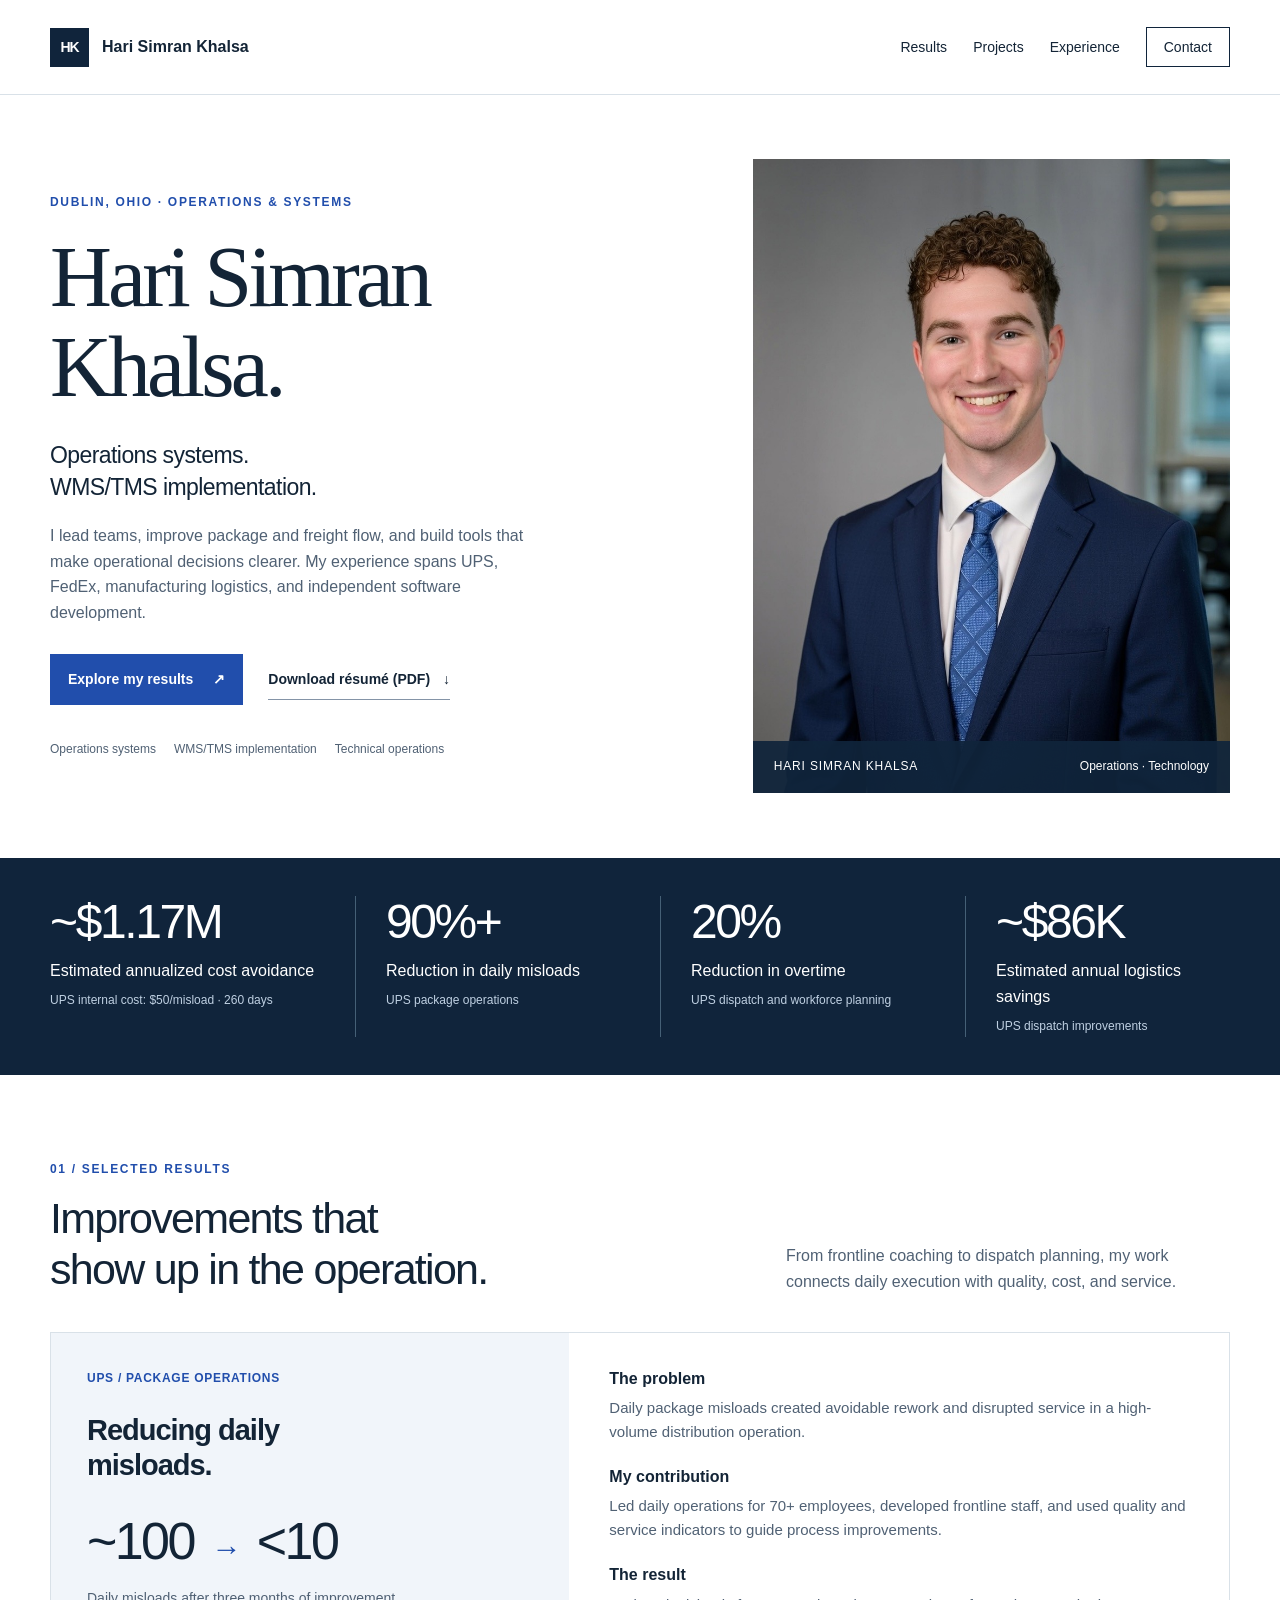
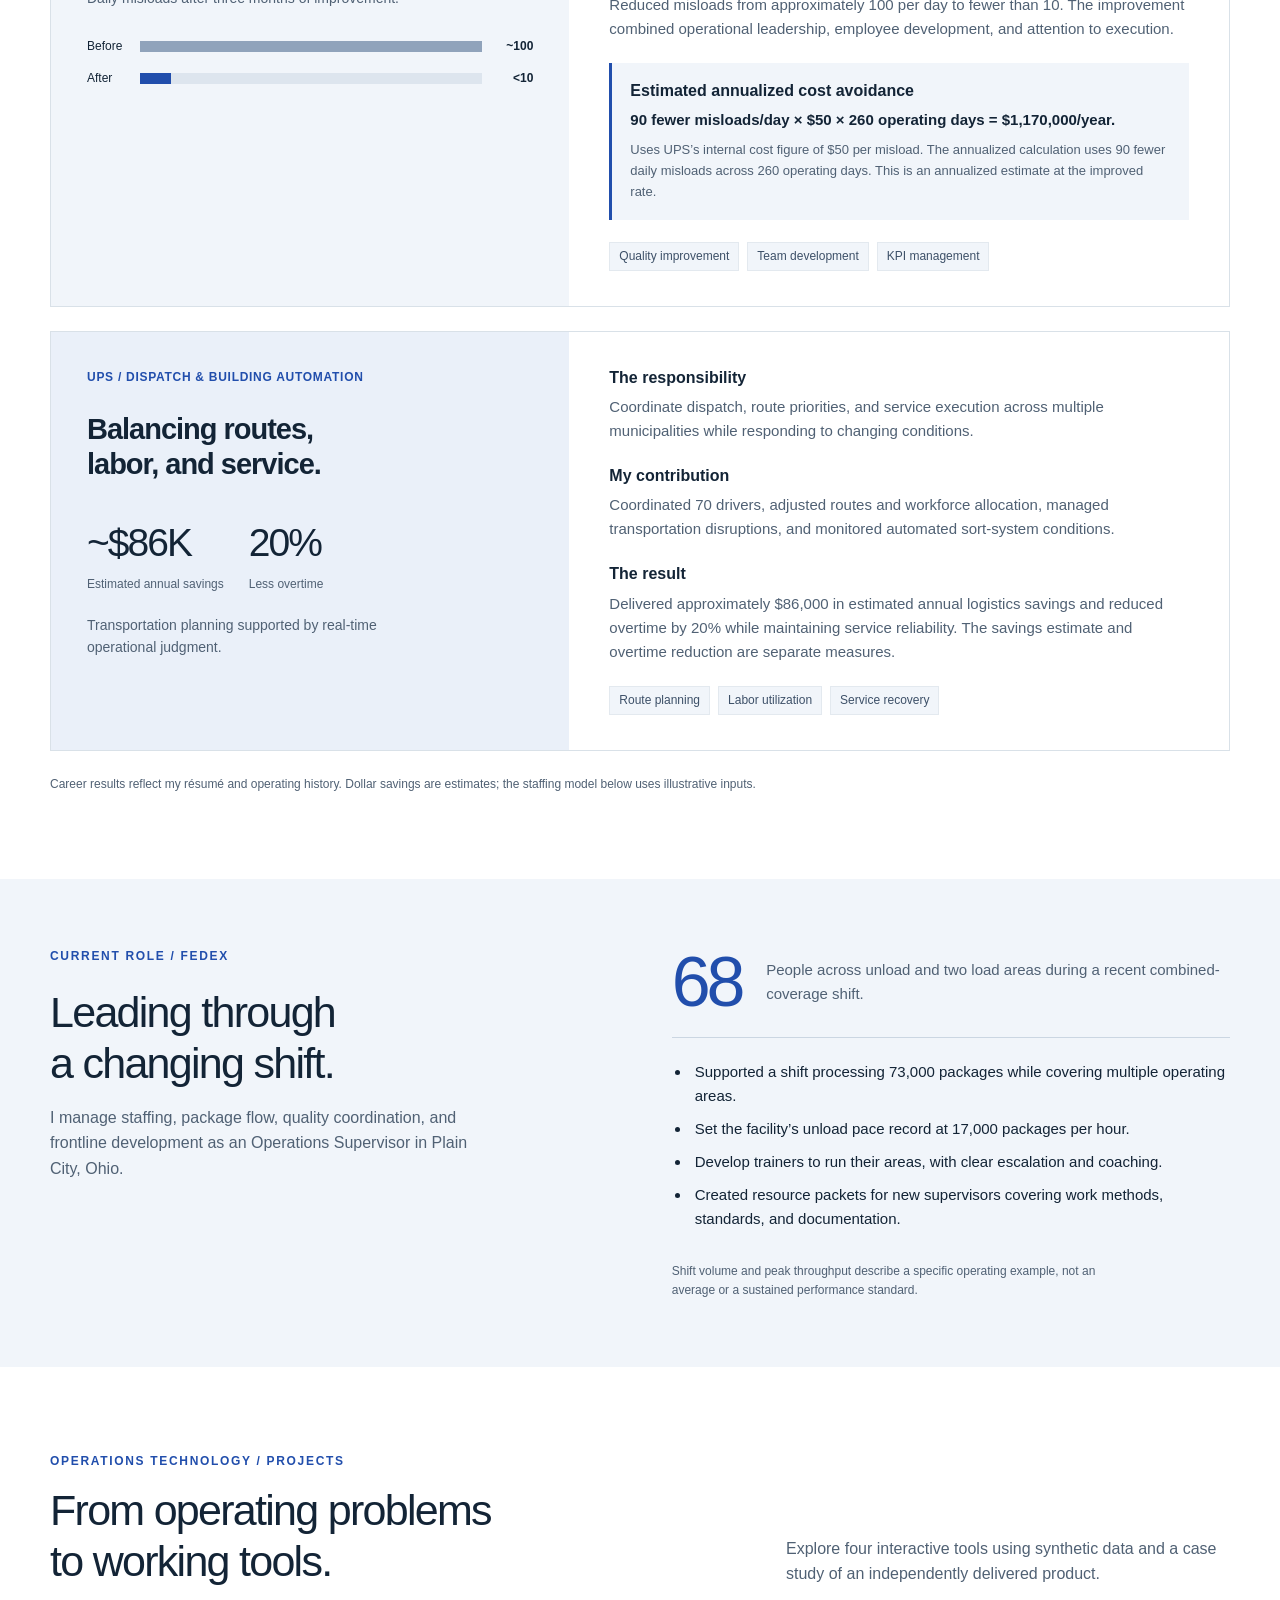
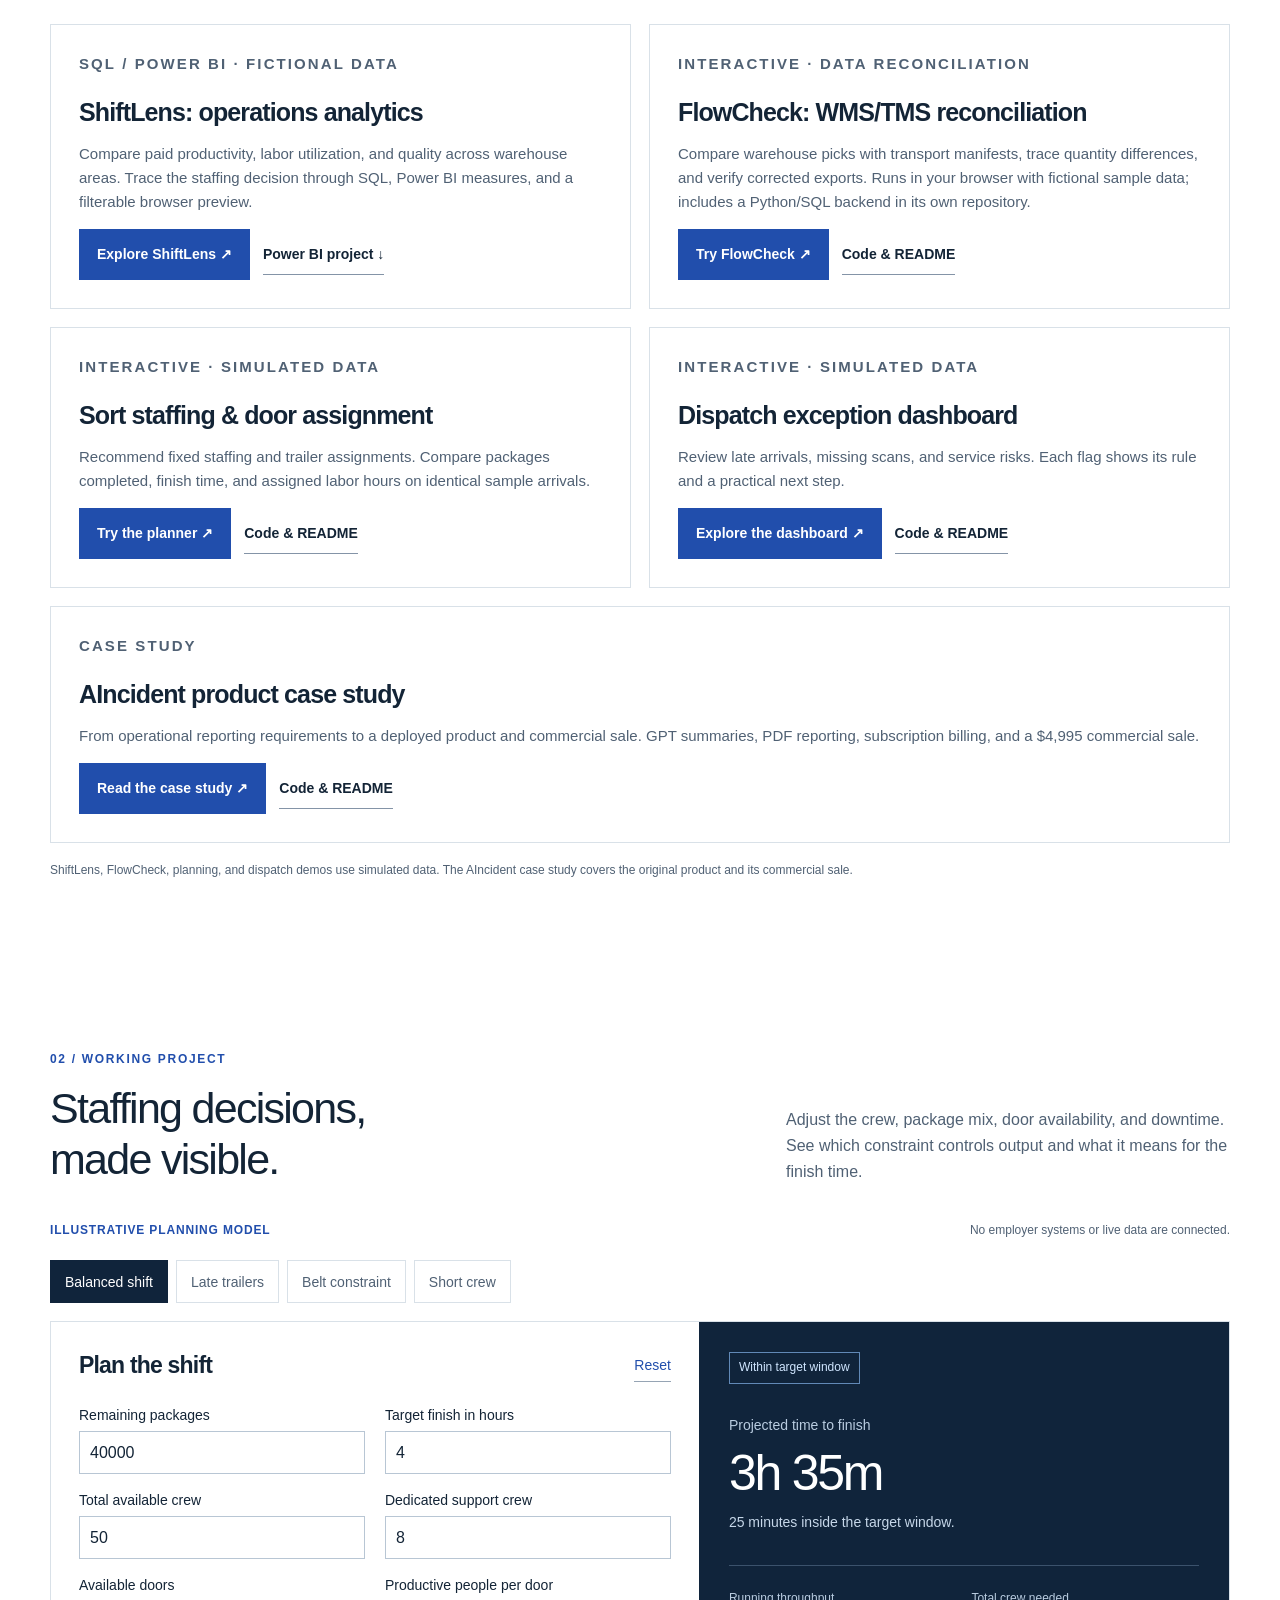
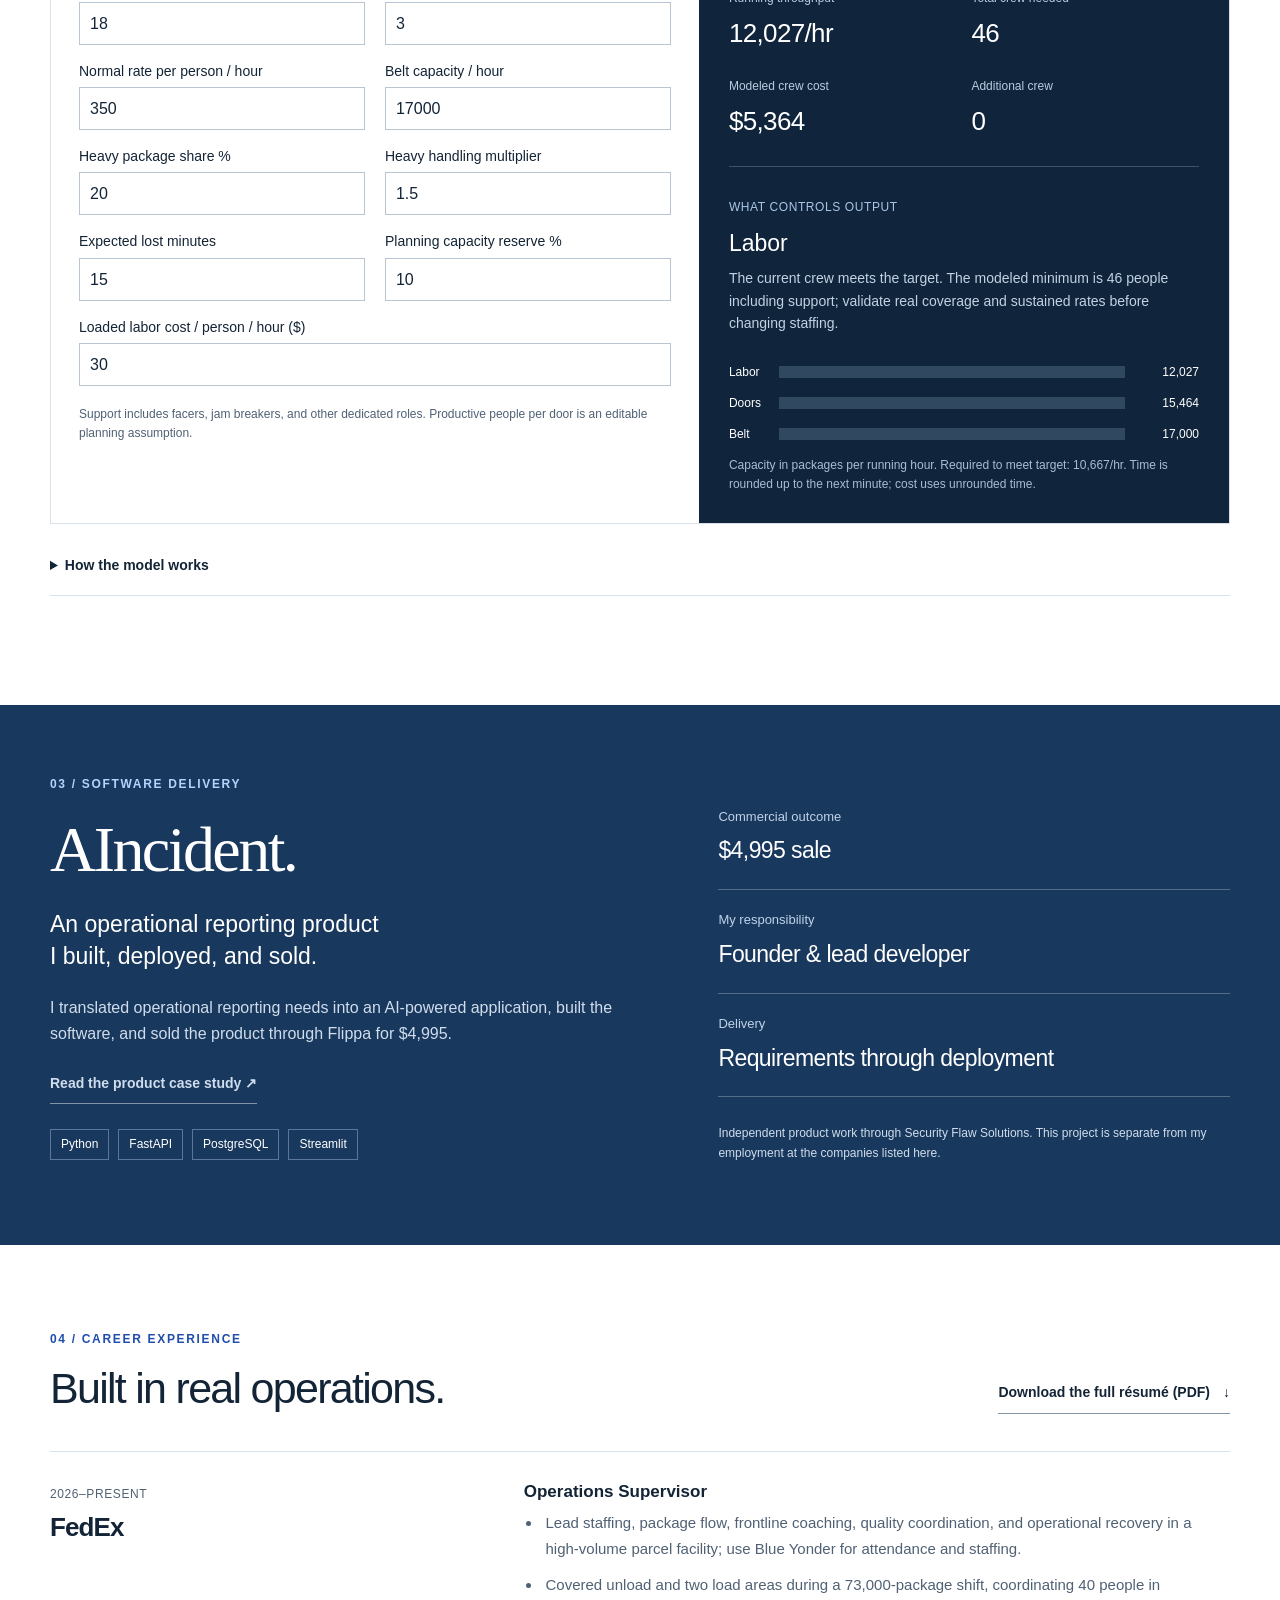
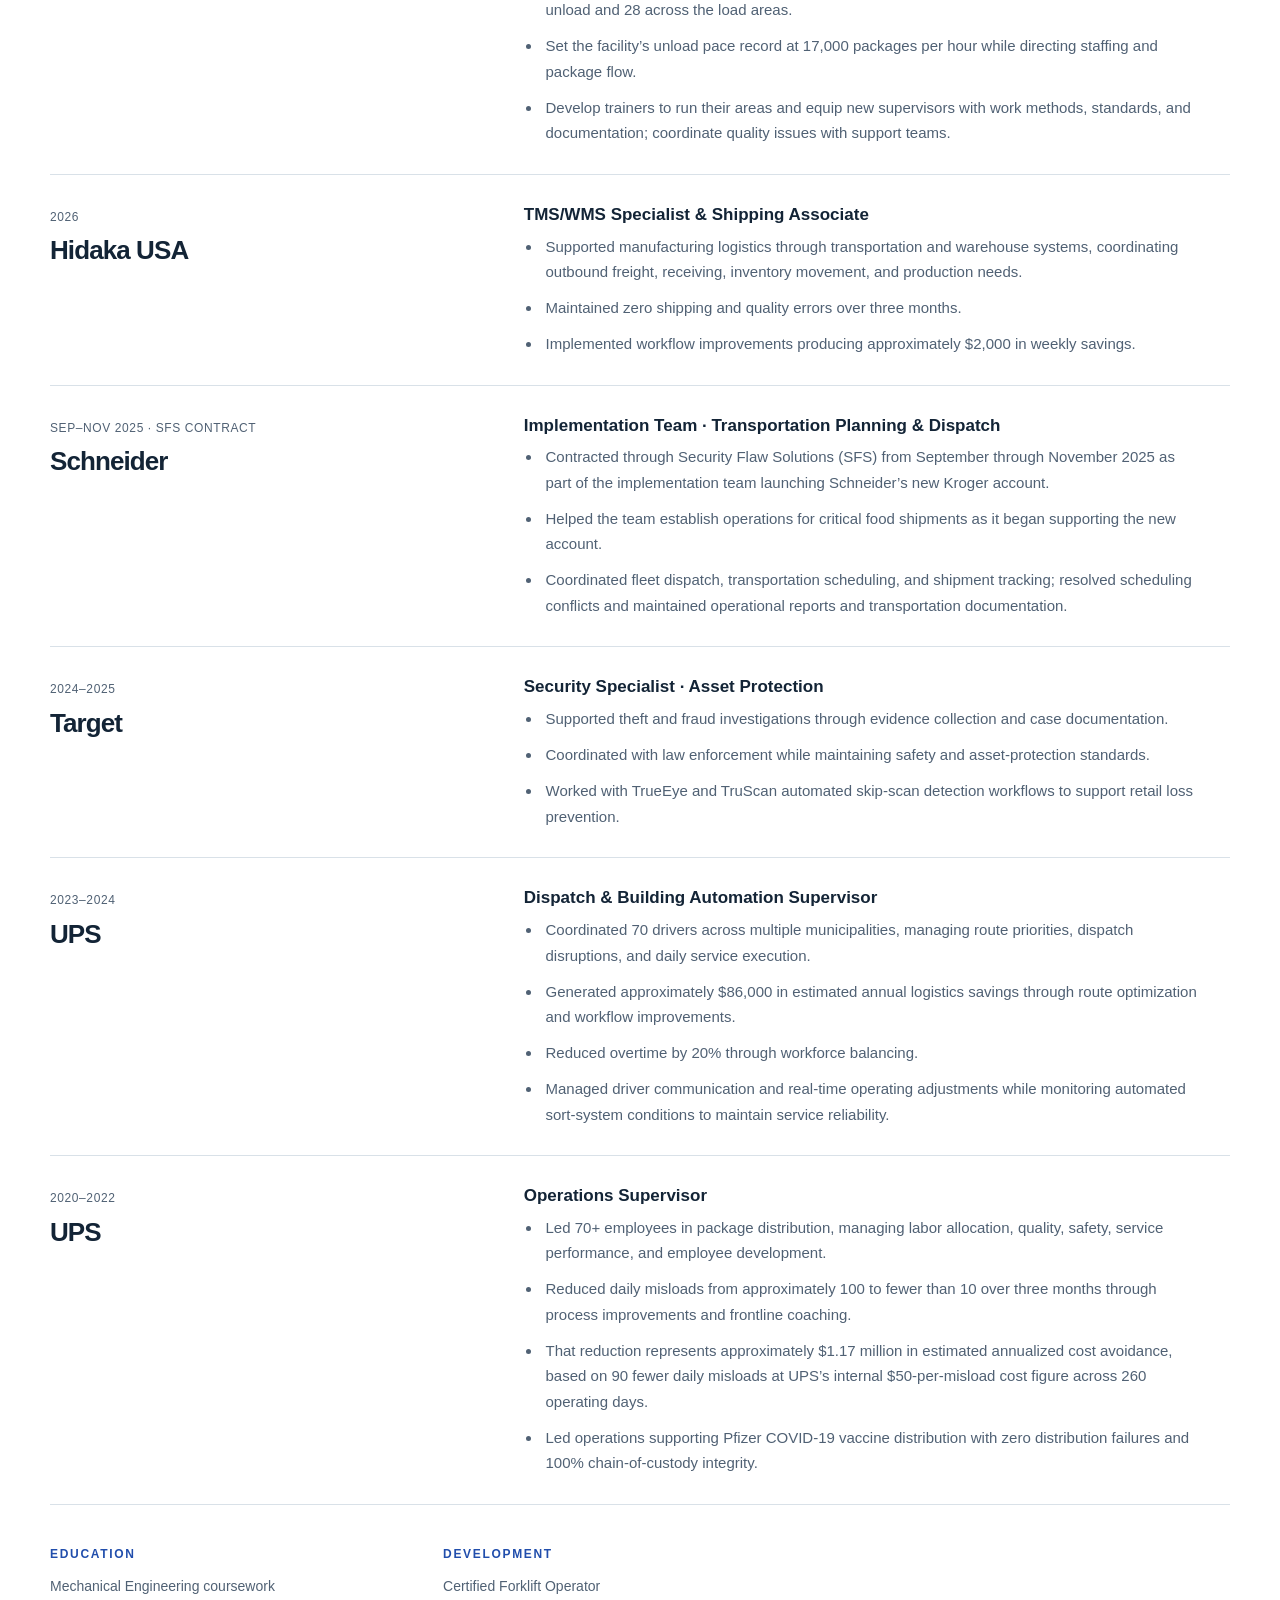
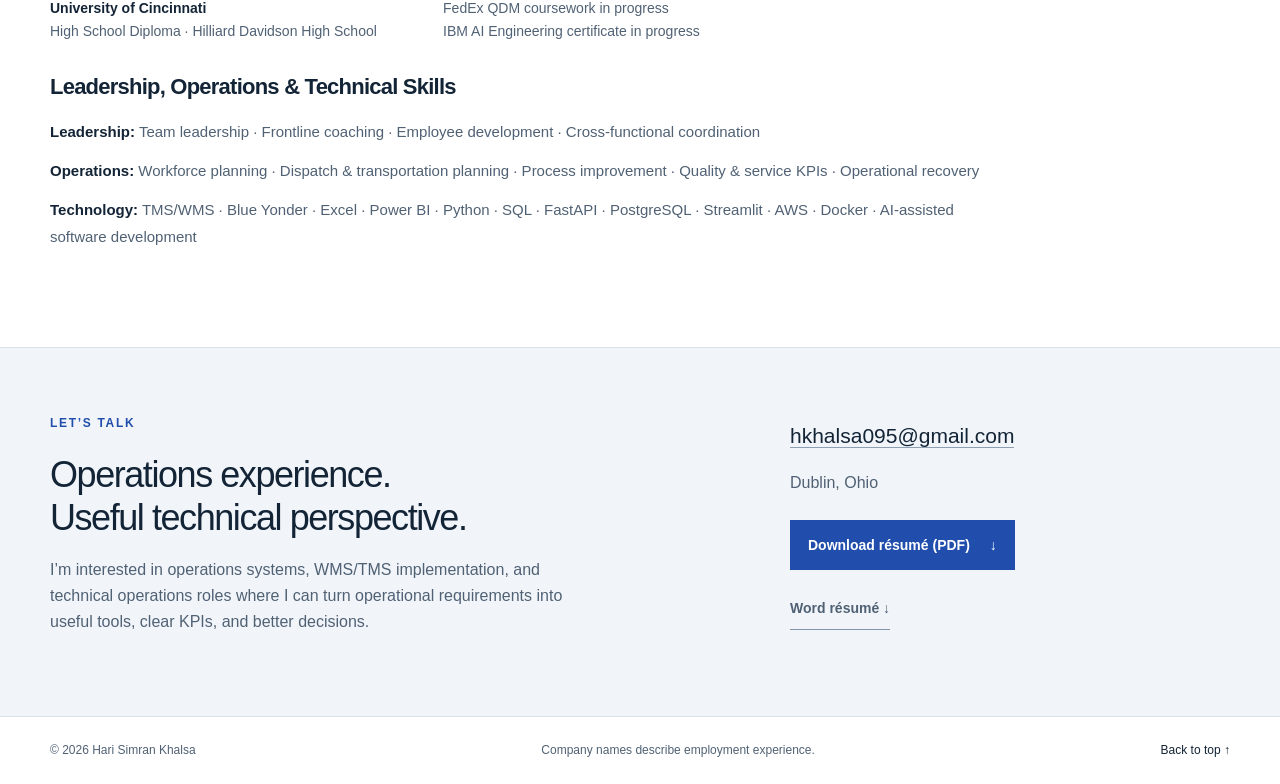
==== commit 2dd468b6: "Rebuild resume with detailed achievements and FedEx unload record" ====
--- a/index.html
+++ b/index.html
@@ -13,13 +13,13 @@
 <a class="skip" href="#main">Skip to content</a>
 <header><div class="wrap nav"><a class="brand" href="#main" aria-label="Hari Simran Khalsa home"><span class="monogram" aria-hidden="true">HK</span><span>Hari Simran Khalsa</span></a><nav aria-label="Main navigation"><a href="#results">Results</a><a href="#projects">Projects</a><a href="#experience">Experience</a><a class="nav-contact" href="#contact">Contact</a></nav></div></header>
 <main id="main">
-<section class="hero wrap" aria-labelledby="hero-title"><div class="hero-copy"><p class="eyebrow">DUBLIN, OHIO · OPERATIONS & SYSTEMS</p><h1 id="hero-title">Hari Simran<br>Khalsa.</h1><p class="hero-role">Operations systems.<br>WMS/TMS implementation.</p><p class="hero-description">I lead teams, improve package and freight flow, and build tools that make operational decisions clearer. My experience spans UPS, FedEx, manufacturing logistics, and independent software development.</p><div class="actions"><a class="button" href="#results">Explore my results <span aria-hidden="true">↗</span></a><a class="text-button" href="Hari_Simran_Khalsa_Operations_Resume.pdf?v=20261006" download>Download résumé (PDF) <span aria-hidden="true">↓</span></a></div><div class="hero-detail"><span>Operations systems</span><span>WMS/TMS implementation</span><span>Technical operations</span></div></div><figure class="portrait"><img src="portrait.jpeg" alt="Hari Simran Khalsa in a navy suit" width="880" height="1168" fetchpriority="high"><figcaption><span>HARI SIMRAN KHALSA</span><span>Operations · Technology</span></figcaption></figure></section>
+<section class="hero wrap" aria-labelledby="hero-title"><div class="hero-copy"><p class="eyebrow">DUBLIN, OHIO · OPERATIONS & SYSTEMS</p><h1 id="hero-title">Hari Simran<br>Khalsa.</h1><p class="hero-role">Operations systems.<br>WMS/TMS implementation.</p><p class="hero-description">I lead teams, improve package and freight flow, and build tools that make operational decisions clearer. My experience spans UPS, FedEx, manufacturing logistics, and independent software development.</p><div class="actions"><a class="button" href="#results">Explore my results <span aria-hidden="true">↗</span></a><a class="text-button" href="Hari_Simran_Khalsa_Operations_Resume.pdf?v=20261006-resume2" download>Download résumé (PDF) <span aria-hidden="true">↓</span></a></div><div class="hero-detail"><span>Operations systems</span><span>WMS/TMS implementation</span><span>Technical operations</span></div></div><figure class="portrait"><img src="portrait.jpeg" alt="Hari Simran Khalsa in a navy suit" width="880" height="1168" fetchpriority="high"><figcaption><span>HARI SIMRAN KHALSA</span><span>Operations · Technology</span></figcaption></figure></section>
 <section class="metric-band" aria-label="Selected career results"><div class="wrap metrics"><div><strong>~$1.17M</strong><p>Estimated annualized cost avoidance</p><span>UPS internal cost: $50/misload · 260 days</span></div><div><strong>90%+</strong><p>Reduction in daily misloads</p><span>UPS package operations</span></div><div><strong>20%</strong><p>Reduction in overtime</p><span>UPS dispatch and workforce planning</span></div><div><strong>~$86K</strong><p>Estimated annual logistics savings</p><span>UPS dispatch improvements</span></div></div></section>
 <section class="section wrap" id="results"><div class="section-heading"><div><p class="eyebrow">01 / SELECTED RESULTS</p><h2>Improvements that<br>show up in the operation.</h2></div><p>From frontline coaching to dispatch planning, my work connects daily execution with quality, cost, and service.</p></div>
 <article class="case case-quality"><div class="case-lead"><p class="company-label">UPS / PACKAGE OPERATIONS</p><h3>Reducing daily<br>misloads.</h3><div class="case-number">~100 <span>→</span> &lt;10</div><p>Daily misloads after three months of improvement.</p><div class="bar-chart" role="img" aria-label="Approximately 100 daily misloads before, fewer than 10 after"><div class="bar-row"><span>Before</span><div><i style="width:100%"></i></div><b>~100</b></div><div class="bar-row after"><span>After</span><div><i style="width:9%"></i></div><b>&lt;10</b></div></div></div><div class="case-body"><div><h4>The problem</h4><p>Daily package misloads created avoidable rework and disrupted service in a high-volume distribution operation.</p></div><div><h4>My contribution</h4><p>Led daily operations for 70+ employees, developed frontline staff, and used quality and service indicators to guide process improvements.</p></div><div><h4>The result</h4><p>Reduced misloads from approximately 100 per day to fewer than 10. The improvement combined operational leadership, employee development, and attention to execution.</p></div><div class="savings-explanation"><h4>Estimated annualized cost avoidance</h4><p><strong>90 fewer misloads/day × $50 × 260 operating days = $1,170,000/year.</strong></p><p>Uses UPS’s internal cost figure of $50 per misload. The annualized calculation uses 90 fewer daily misloads across 260 operating days. This is an annualized estimate at the improved rate.</p></div><div class="case-tags"><span>Quality improvement</span><span>Team development</span><span>KPI management</span></div></div></article>
 <article class="case case-dispatch"><div class="case-lead"><p class="company-label">UPS / DISPATCH & BUILDING AUTOMATION</p><h3>Balancing routes,<br>labor, and service.</h3><div class="split-results"><div><strong>~$86K</strong><span>Estimated annual savings</span></div><div><strong>20%</strong><span>Less overtime</span></div></div><p>Transportation planning supported by real-time operational judgment.</p></div><div class="case-body"><div><h4>The responsibility</h4><p>Coordinate dispatch, route priorities, and service execution across multiple municipalities while responding to changing conditions.</p></div><div><h4>My contribution</h4><p>Coordinated 70 drivers, adjusted routes and workforce allocation, managed transportation disruptions, and monitored automated sort-system conditions.</p></div><div><h4>The result</h4><p>Delivered approximately $86,000 in estimated annual logistics savings and reduced overtime by 20% while maintaining service reliability. The savings estimate and overtime reduction are separate measures.</p></div><div class="case-tags"><span>Route planning</span><span>Labor utilization</span><span>Service recovery</span></div></div></article>
 <p class="source-note">Career results reflect my résumé and operating history. Dollar savings are estimates; the staffing model below uses illustrative inputs.</p></section>
-<section class="current-section"><div class="wrap current-grid"><div><p class="eyebrow">CURRENT ROLE / FEDEX</p><h2>Leading through<br>a changing shift.</h2><p>I manage staffing, package flow, quality coordination, and frontline development as an Operations Supervisor in Plain City, Ohio.</p></div><div class="current-details"><div class="current-stat"><strong>68</strong><p>People across unload and two load areas during a recent combined-coverage shift.</p></div><ul><li>Supported a shift processing 73,000 packages while covering multiple operating areas.</li><li>Recorded unload throughput reaching 17,000 packages per hour before a sorter interruption.</li><li>Develop trainers to run their areas, with clear escalation and coaching.</li><li>Created resource packets for new supervisors covering work methods, standards, and documentation.</li></ul><p class="small">Shift volume and peak throughput describe a specific operating example, not an average or a sustained performance standard.</p></div></div></section>
+<section class="current-section"><div class="wrap current-grid"><div><p class="eyebrow">CURRENT ROLE / FEDEX</p><h2>Leading through<br>a changing shift.</h2><p>I manage staffing, package flow, quality coordination, and frontline development as an Operations Supervisor in Plain City, Ohio.</p></div><div class="current-details"><div class="current-stat"><strong>68</strong><p>People across unload and two load areas during a recent combined-coverage shift.</p></div><ul><li>Supported a shift processing 73,000 packages while covering multiple operating areas.</li><li>Set the facility’s unload pace record at 17,000 packages per hour.</li><li>Develop trainers to run their areas, with clear escalation and coaching.</li><li>Created resource packets for new supervisors covering work methods, standards, and documentation.</li></ul><p class="small">Shift volume and peak throughput describe a specific operating example, not an average or a sustained performance standard.</p></div></div></section>
 <section class="section wrap" id="projects"><div class="section-heading"><div><p class="eyebrow">OPERATIONS TECHNOLOGY / PROJECTS</p><h2>From operating problems<br>to working tools.</h2></div><p>Explore four interactive tools using synthetic data and a case study of an independently delivered product.</p></div><div class="project-cards"><article class="project-card"><p class="eyebrow">SQL / POWER BI · FICTIONAL DATA</p><h3>ShiftLens: operations analytics</h3><p>Compare paid productivity, labor utilization, and quality across warehouse areas. Trace the staffing decision through SQL, Power BI measures, and a filterable browser preview.</p><div class="actions"><a class="button" href="projects/operations-analytics/">Explore ShiftLens ↗</a><a class="text-button" href="projects/operations-analytics/power-bi-project.zip" download>Power BI project ↓</a></div></article><article class="project-card"><p class="eyebrow">INTERACTIVE · DATA RECONCILIATION</p><h3>FlowCheck: WMS/TMS reconciliation</h3><p>Compare warehouse picks with transport manifests, trace quantity differences, and verify corrected exports. Runs in your browser with fictional sample data; includes a Python/SQL backend in its own repository.</p><div class="actions"><a class="button" href="https://sfskhalsa101.github.io/flowcheck/">Try FlowCheck ↗</a><a class="text-button" href="https://github.com/sfskhalsa101/flowcheck">Code & README</a></div></article><article class="project-card"><p class="eyebrow">INTERACTIVE · SIMULATED DATA</p><h3>Sort staffing & door assignment</h3><p>Recommend fixed staffing and trailer assignments. Compare packages completed, finish time, and assigned labor hours on identical sample arrivals.</p><div class="actions"><a class="button" href="projects/sort-planner/">Try the planner ↗</a><a class="text-button" href="https://github.com/sfskhalsa101/hari-simran-khalsa-portfolio/tree/main/projects/sort-planner">Code & README</a></div></article><article class="project-card"><p class="eyebrow">INTERACTIVE · SIMULATED DATA</p><h3>Dispatch exception dashboard</h3><p>Review late arrivals, missing scans, and service risks. Each flag shows its rule and a practical next step.</p><div class="actions"><a class="button" href="projects/dispatch-dashboard/">Explore the dashboard ↗</a><a class="text-button" href="https://github.com/sfskhalsa101/hari-simran-khalsa-portfolio/tree/main/projects/dispatch-dashboard">Code & README</a></div></article><article class="project-card"><p class="eyebrow">CASE STUDY</p><h3>AIncident product case study</h3><p>From operational reporting requirements to a deployed product and commercial sale. GPT summaries, PDF reporting, subscription billing, and a $4,995 commercial sale.</p><div class="actions"><a class="button" href="projects/aincident/">Read the case study ↗</a><a class="text-button" href="https://github.com/sfskhalsa101/hari-simran-khalsa-portfolio/tree/main/projects/aincident">Code & README</a></div></article></div><p class="source-note">ShiftLens, FlowCheck, planning, and dispatch demos use simulated data. The AIncident case study covers the original product and its commercial sale.</p></section>
 <section class="section wrap" id="demo"><div class="section-heading"><div><p class="eyebrow">02 / WORKING PROJECT</p><h2>Staffing decisions,<br>made visible.</h2></div><p>Adjust the crew, package mix, door availability, and downtime. See which constraint controls output and what it means for the finish time.</p></div>
 <div class="demo-topline"><span class="demo-label">ILLUSTRATIVE PLANNING MODEL</span><p>No employer systems or live data are connected.</p></div>
@@ -43,14 +43,14 @@
 <details class="method"><summary>How the model works</summary><div class="method-grid"><div><h4>Throughput</h4><p>The normal labor rate is adjusted for heavy freight and a planning reserve. Capacity is the smallest of available labor capacity, door capacity, and belt capacity. Dedicated support must be covered before unloading starts.</p></div><div><h4>Time and cost</h4><p>Finish time equals volume divided by running throughput, plus a fixed lost-time allowance. Crew cost assumes everyone stays paid until completion. It excludes overtime premiums and does not imply verified savings.</p></div><div><h4>Scope</h4><p>Late trailers are represented by available doors and equivalent lost minutes. This model does not schedule individual trailer arrivals, model breaks separately, or simulate congestion. Replace sample rates with observed sustained rates before operational use.</p></div></div></details>
 </section>
 <section class="product-section"><div class="wrap product-grid"><div><p class="eyebrow">03 / SOFTWARE DELIVERY</p><h2>AIncident.</h2><p class="product-subtitle">An operational reporting product<br>I built, deployed, and sold.</p><p>I translated operational reporting needs into an AI-powered application, built the software, and sold the product through Flippa for $4,995.</p><p><a class="text-button" href="projects/aincident/">Read the product case study ↗</a></p><div class="tech-list"><span>Python</span><span>FastAPI</span><span>PostgreSQL</span><span>Streamlit</span></div></div><div class="product-facts"><div><span>Commercial outcome</span><strong>$4,995 sale</strong></div><div><span>My responsibility</span><strong>Founder & lead developer</strong></div><div><span>Delivery</span><strong>Requirements through deployment</strong></div><p>Independent product work through Security Flaw Solutions. This project is separate from my employment at the companies listed here.</p></div></div></section>
-<section class="section wrap" id="experience"><div class="section-heading"><div><p class="eyebrow">04 / CAREER EXPERIENCE</p><h2>Built in real operations.</h2></div><a class="text-button" href="Hari_Simran_Khalsa_Operations_Resume.pdf?v=20261006" download>Download the full résumé (PDF) <span aria-hidden="true">↓</span></a></div><div class="experience-list">
-<article><div><span>2026–PRESENT</span><h3>FedEx</h3></div><div><h4>Operations Supervisor</h4><ul><li>Lead staffing, package flow, frontline coaching, quality coordination, and operational recovery in a high-volume parcel facility; use Blue Yonder for attendance and staffing.</li><li>Covered unload and two load areas during a 73,000-package shift, coordinating 40 people in unload and 28 across the load areas.</li><li>Reached peak unload throughput of 17,000 packages per hour before a sorter interruption during that shift.</li><li>Develop trainers to run their areas and equip new supervisors with work methods, standards, and documentation; coordinate quality issues with support teams.</li></ul></div></article>
+<section class="section wrap" id="experience"><div class="section-heading"><div><p class="eyebrow">04 / CAREER EXPERIENCE</p><h2>Built in real operations.</h2></div><a class="text-button" href="Hari_Simran_Khalsa_Operations_Resume.pdf?v=20261006-resume2" download>Download the full résumé (PDF) <span aria-hidden="true">↓</span></a></div><div class="experience-list">
+<article><div><span>2026–PRESENT</span><h3>FedEx</h3></div><div><h4>Operations Supervisor</h4><ul><li>Lead staffing, package flow, frontline coaching, quality coordination, and operational recovery in a high-volume parcel facility; use Blue Yonder for attendance and staffing.</li><li>Covered unload and two load areas during a 73,000-package shift, coordinating 40 people in unload and 28 across the load areas.</li><li>Set the facility’s unload pace record at 17,000 packages per hour while directing staffing and package flow.</li><li>Develop trainers to run their areas and equip new supervisors with work methods, standards, and documentation; coordinate quality issues with support teams.</li></ul></div></article>
 <article><div><span>2026</span><h3>Hidaka USA</h3></div><div><h4>TMS/WMS Specialist &amp; Shipping Associate</h4><ul><li>Supported manufacturing logistics through transportation and warehouse systems, coordinating outbound freight, receiving, inventory movement, and production needs.</li><li>Maintained zero shipping and quality errors over three months.</li><li>Implemented workflow improvements producing approximately $2,000 in weekly savings.</li></ul></div></article>
 <article><div><span>SEP–NOV 2025 · SFS CONTRACT</span><h3>Schneider</h3></div><div><h4>Implementation Team · Transportation Planning &amp; Dispatch</h4><ul><li>Contracted through Security Flaw Solutions (SFS) from September through November 2025 as part of the implementation team launching Schneider’s new Kroger account.</li><li>Helped the team establish operations for critical food shipments as it began supporting the new account.</li><li>Coordinated fleet dispatch, transportation scheduling, and shipment tracking; resolved scheduling conflicts and maintained operational reports and transportation documentation.</li></ul></div></article>
 <article><div><span>2024–2025</span><h3>Target</h3></div><div><h4>Security Specialist · Asset Protection</h4><ul><li>Supported theft and fraud investigations through evidence collection and case documentation.</li><li>Coordinated with law enforcement while maintaining safety and asset-protection standards.</li><li>Worked with TrueEye and TruScan automated skip-scan detection workflows to support retail loss prevention.</li></ul></div></article>
 <article><div><span>2023–2024</span><h3>UPS</h3></div><div><h4>Dispatch &amp; Building Automation Supervisor</h4><ul><li>Coordinated 70 drivers across multiple municipalities, managing route priorities, dispatch disruptions, and daily service execution.</li><li>Generated approximately $86,000 in estimated annual logistics savings through route optimization and workflow improvements.</li><li>Reduced overtime by 20% through workforce balancing.</li><li>Managed driver communication and real-time operating adjustments while monitoring automated sort-system conditions to maintain service reliability.</li></ul></div></article>
 <article><div><span>2020–2022</span><h3>UPS</h3></div><div><h4>Operations Supervisor</h4><ul><li>Led 70+ employees in package distribution, managing labor allocation, quality, safety, service performance, and employee development.</li><li>Reduced daily misloads from approximately 100 to fewer than 10 over three months through process improvements and frontline coaching.</li><li>That reduction represents approximately $1.17 million in estimated annualized cost avoidance, based on 90 fewer daily misloads at UPS’s internal $50-per-misload cost figure across 260 operating days.</li><li>Led operations supporting Pfizer COVID-19 vaccine distribution with zero distribution failures and 100% chain-of-custody integrity.</li></ul></div></article>
 </div><div class="education"><div><p class="eyebrow">EDUCATION</p><p>Mechanical Engineering coursework<br><strong>University of Cincinnati</strong><br>High School Diploma · Hilliard Davidson High School</p></div><div><p class="eyebrow">DEVELOPMENT</p><p>Certified Forklift Operator<br>FedEx QDM coursework in progress<br>IBM AI Engineering certificate in progress</p></div></div><div class="skills-overview" id="skills"><h3>Leadership, Operations &amp; Technical Skills</h3><p><strong>Leadership:</strong> Team leadership · Frontline coaching · Employee development · Cross-functional coordination</p><p><strong>Operations:</strong> Workforce planning · Dispatch &amp; transportation planning · Process improvement · Quality &amp; service KPIs · Operational recovery</p><p><strong>Technology:</strong> TMS/WMS · Blue Yonder · Excel · Power BI · Python · SQL · FastAPI · PostgreSQL · Streamlit · AWS · Docker · AI-assisted software development</p></div></section>
-<section id="contact" class="contact-section"><div class="wrap contact-inner"><div><p class="eyebrow">LET’S TALK</p><h2>Operations experience.<br>Useful technical perspective.</h2><p>I’m interested in operations systems, WMS/TMS implementation, and technical operations roles where I can turn operational requirements into useful tools, clear KPIs, and better decisions.</p></div><div><a class="contact-email" href="mailto:hkhalsa095@gmail.com">hkhalsa095@gmail.com</a><p>Dublin, Ohio</p><a class="button light" href="Hari_Simran_Khalsa_Operations_Resume.pdf?v=20261006" download>Download résumé (PDF) <span aria-hidden="true">↓</span></a><p><a class="text-button" href="Hari_Simran_Khalsa_Operations_Resume.docx?v=20261006" download>Word résumé ↓</a></p></div></div></section>
+<section id="contact" class="contact-section"><div class="wrap contact-inner"><div><p class="eyebrow">LET’S TALK</p><h2>Operations experience.<br>Useful technical perspective.</h2><p>I’m interested in operations systems, WMS/TMS implementation, and technical operations roles where I can turn operational requirements into useful tools, clear KPIs, and better decisions.</p></div><div><a class="contact-email" href="mailto:hkhalsa095@gmail.com">hkhalsa095@gmail.com</a><p>Dublin, Ohio</p><a class="button light" href="Hari_Simran_Khalsa_Operations_Resume.pdf?v=20261006-resume2" download>Download résumé (PDF) <span aria-hidden="true">↓</span></a><p><a class="text-button" href="Hari_Simran_Khalsa_Operations_Resume.docx?v=20261006-resume2" download>Word résumé ↓</a></p></div></div></section>
 </main><footer class="wrap"><span>© 2026 Hari Simran Khalsa</span><span>Company names describe employment experience.</span><a href="#main">Back to top ↑</a></footer>
 </body></html>
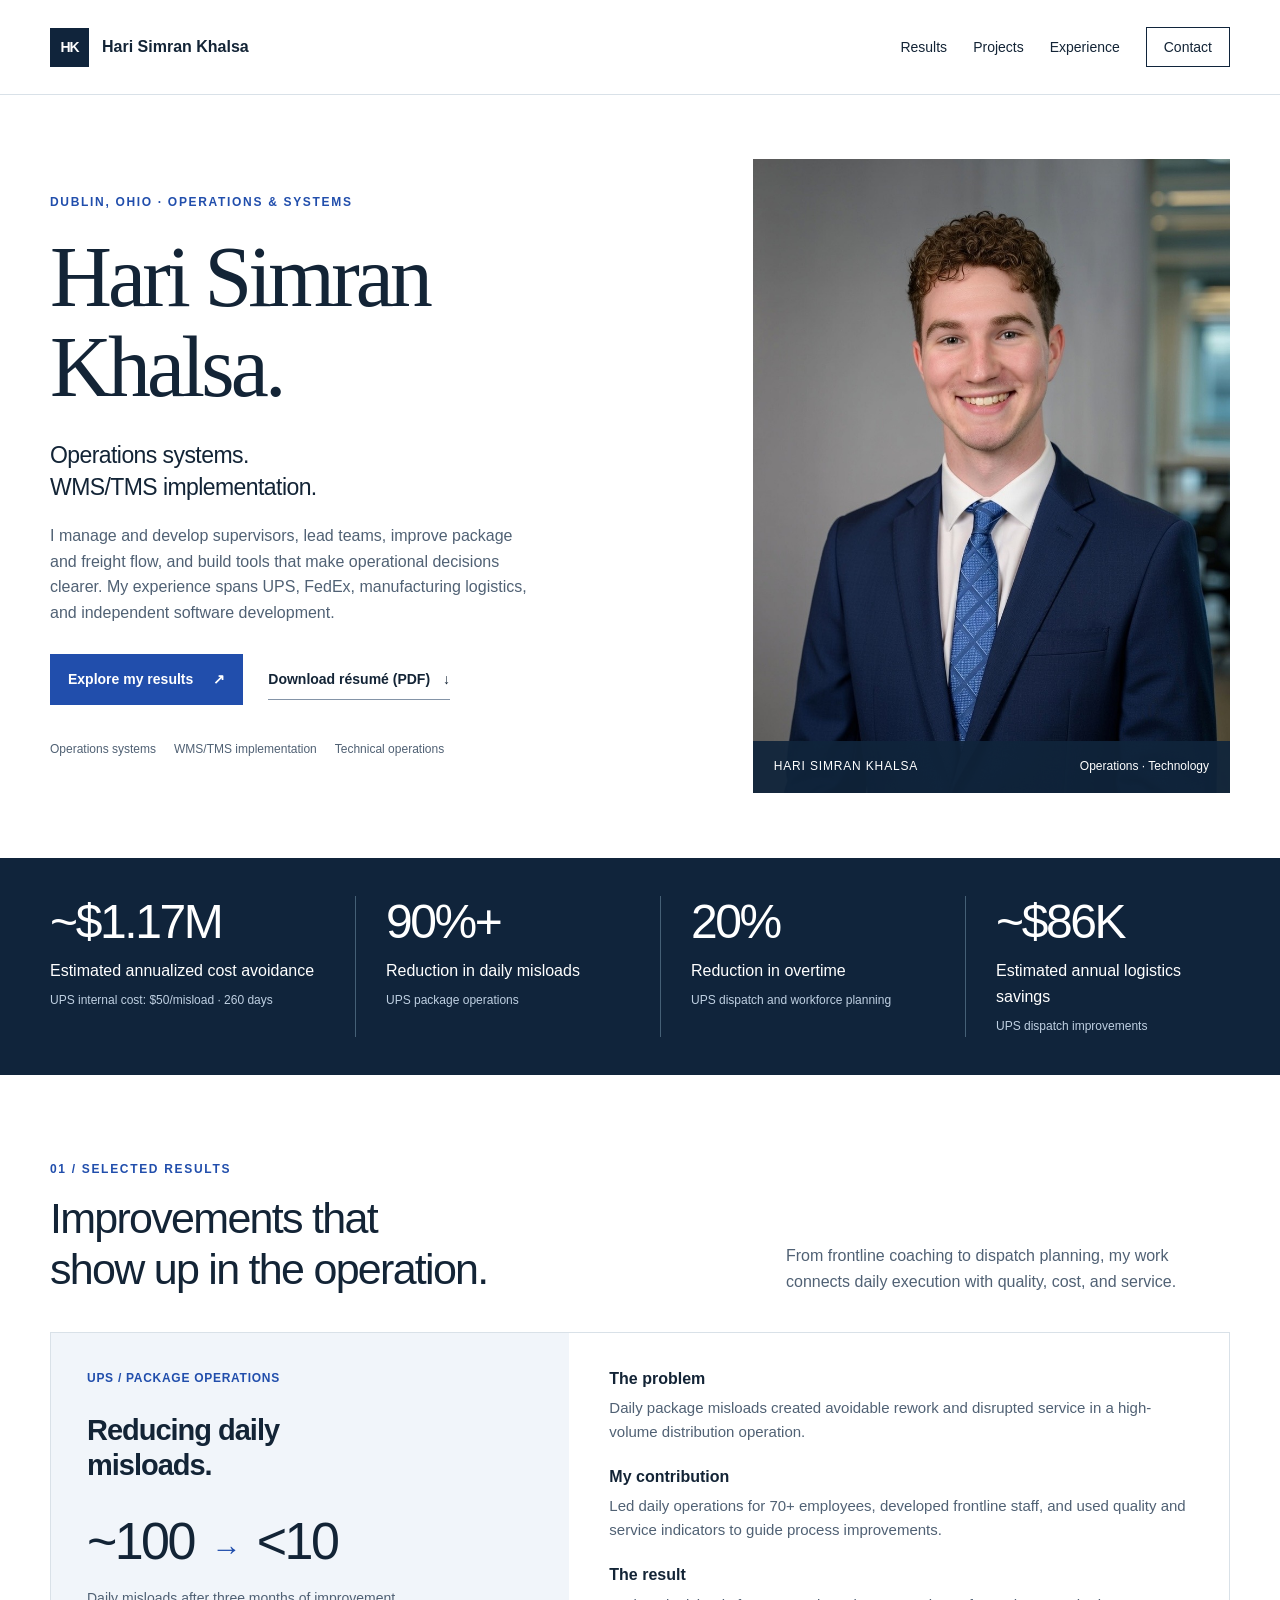
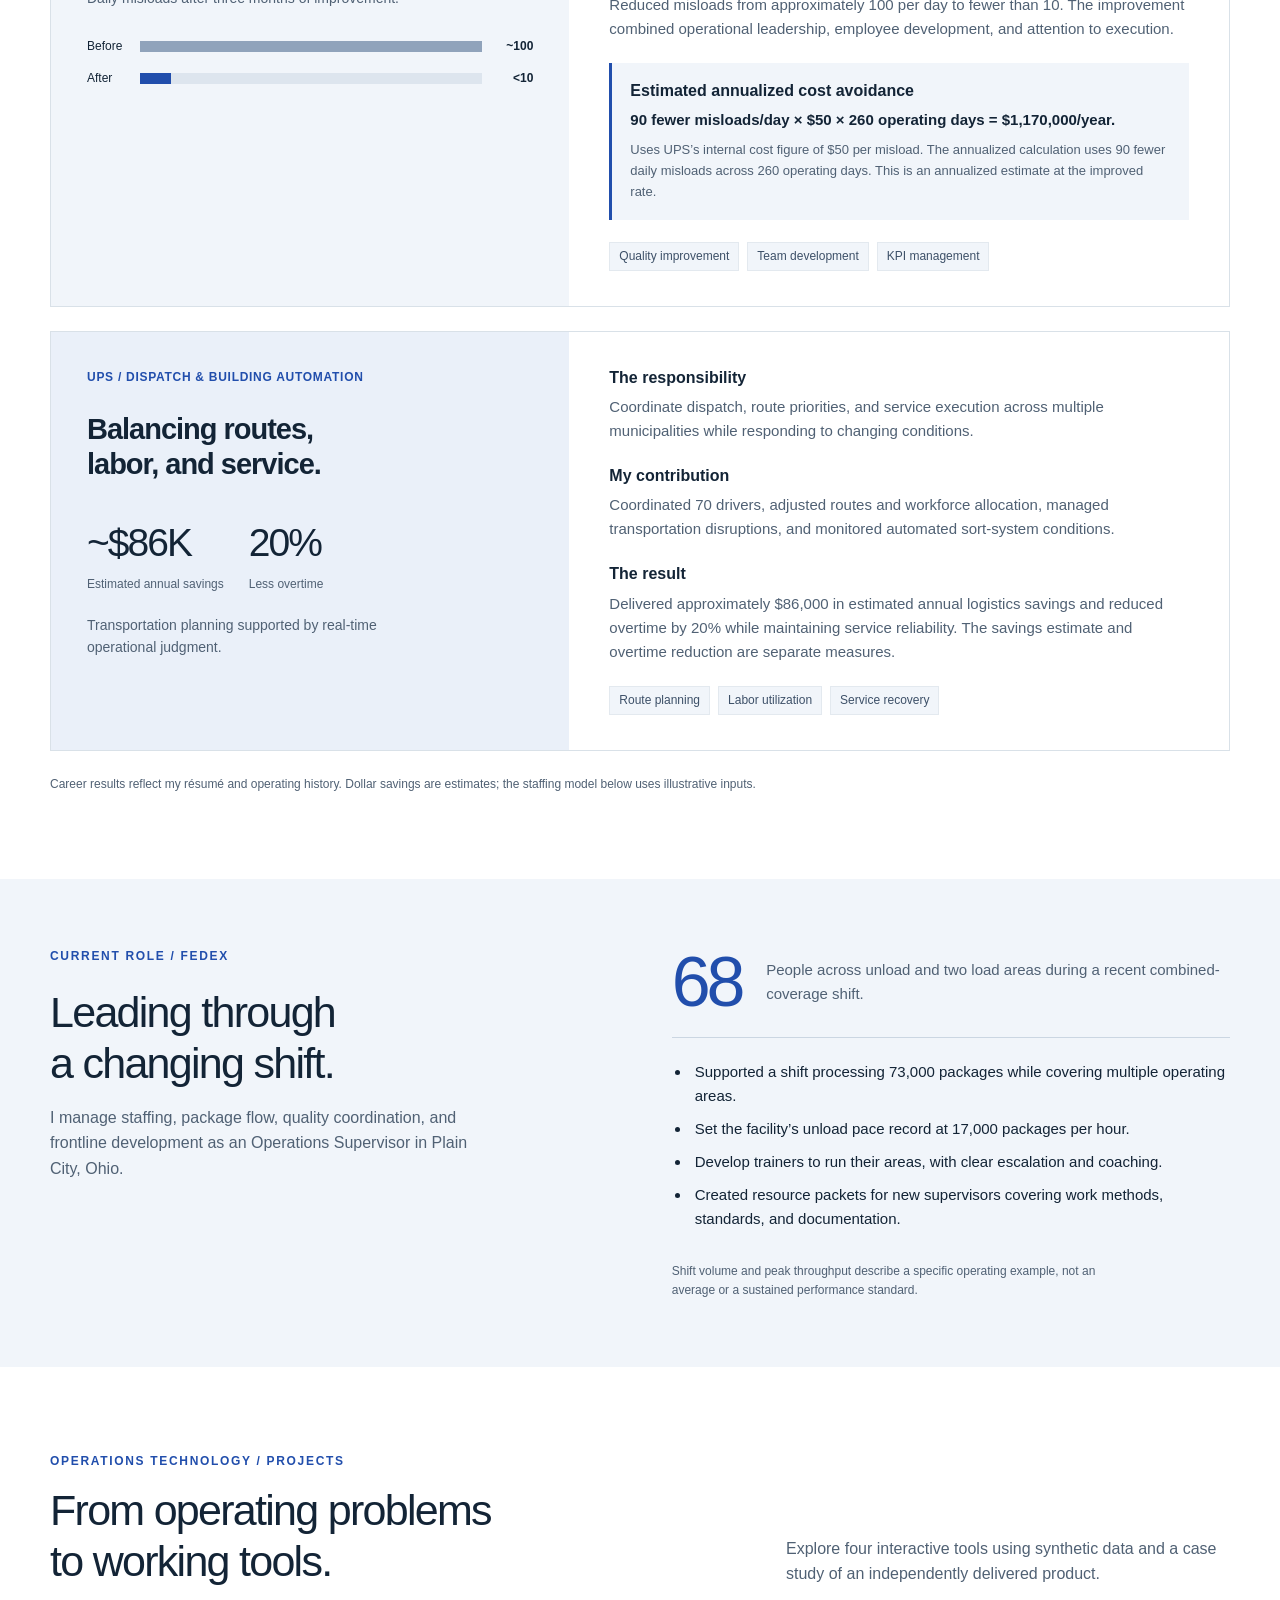
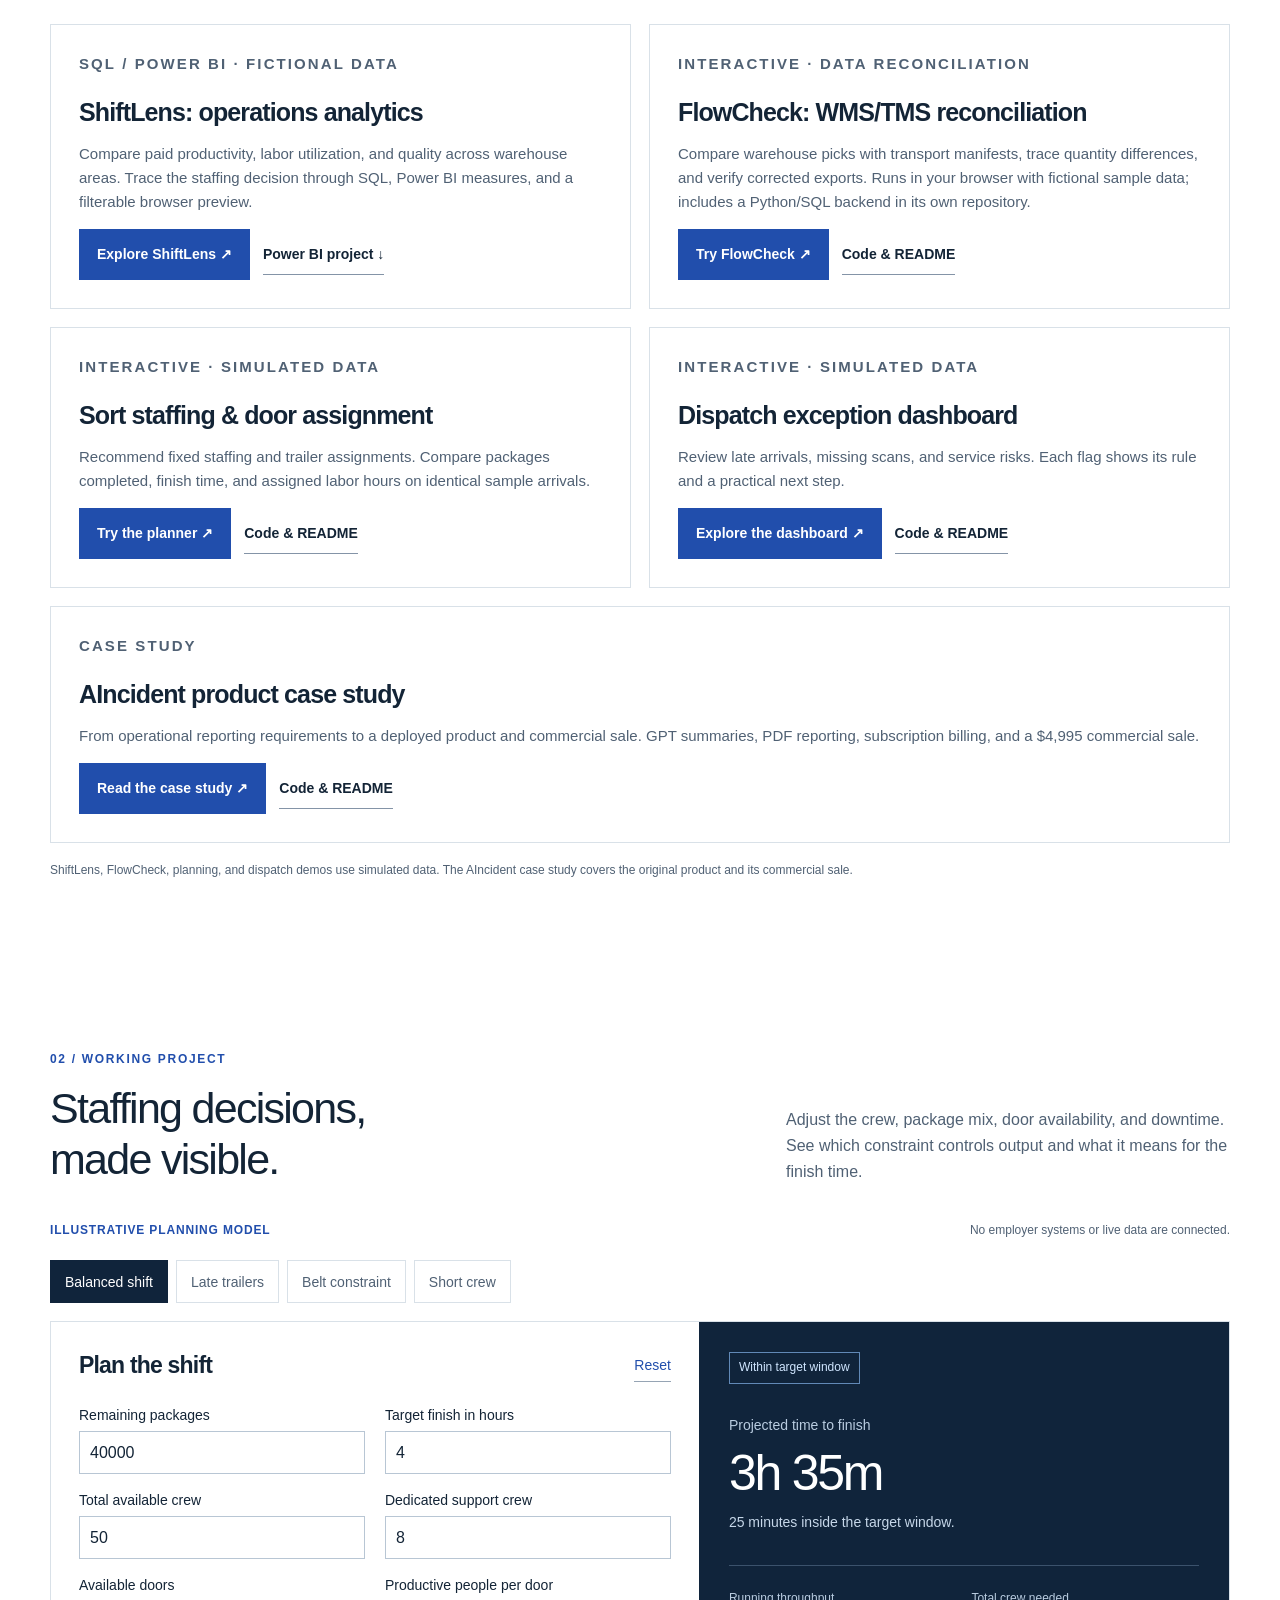
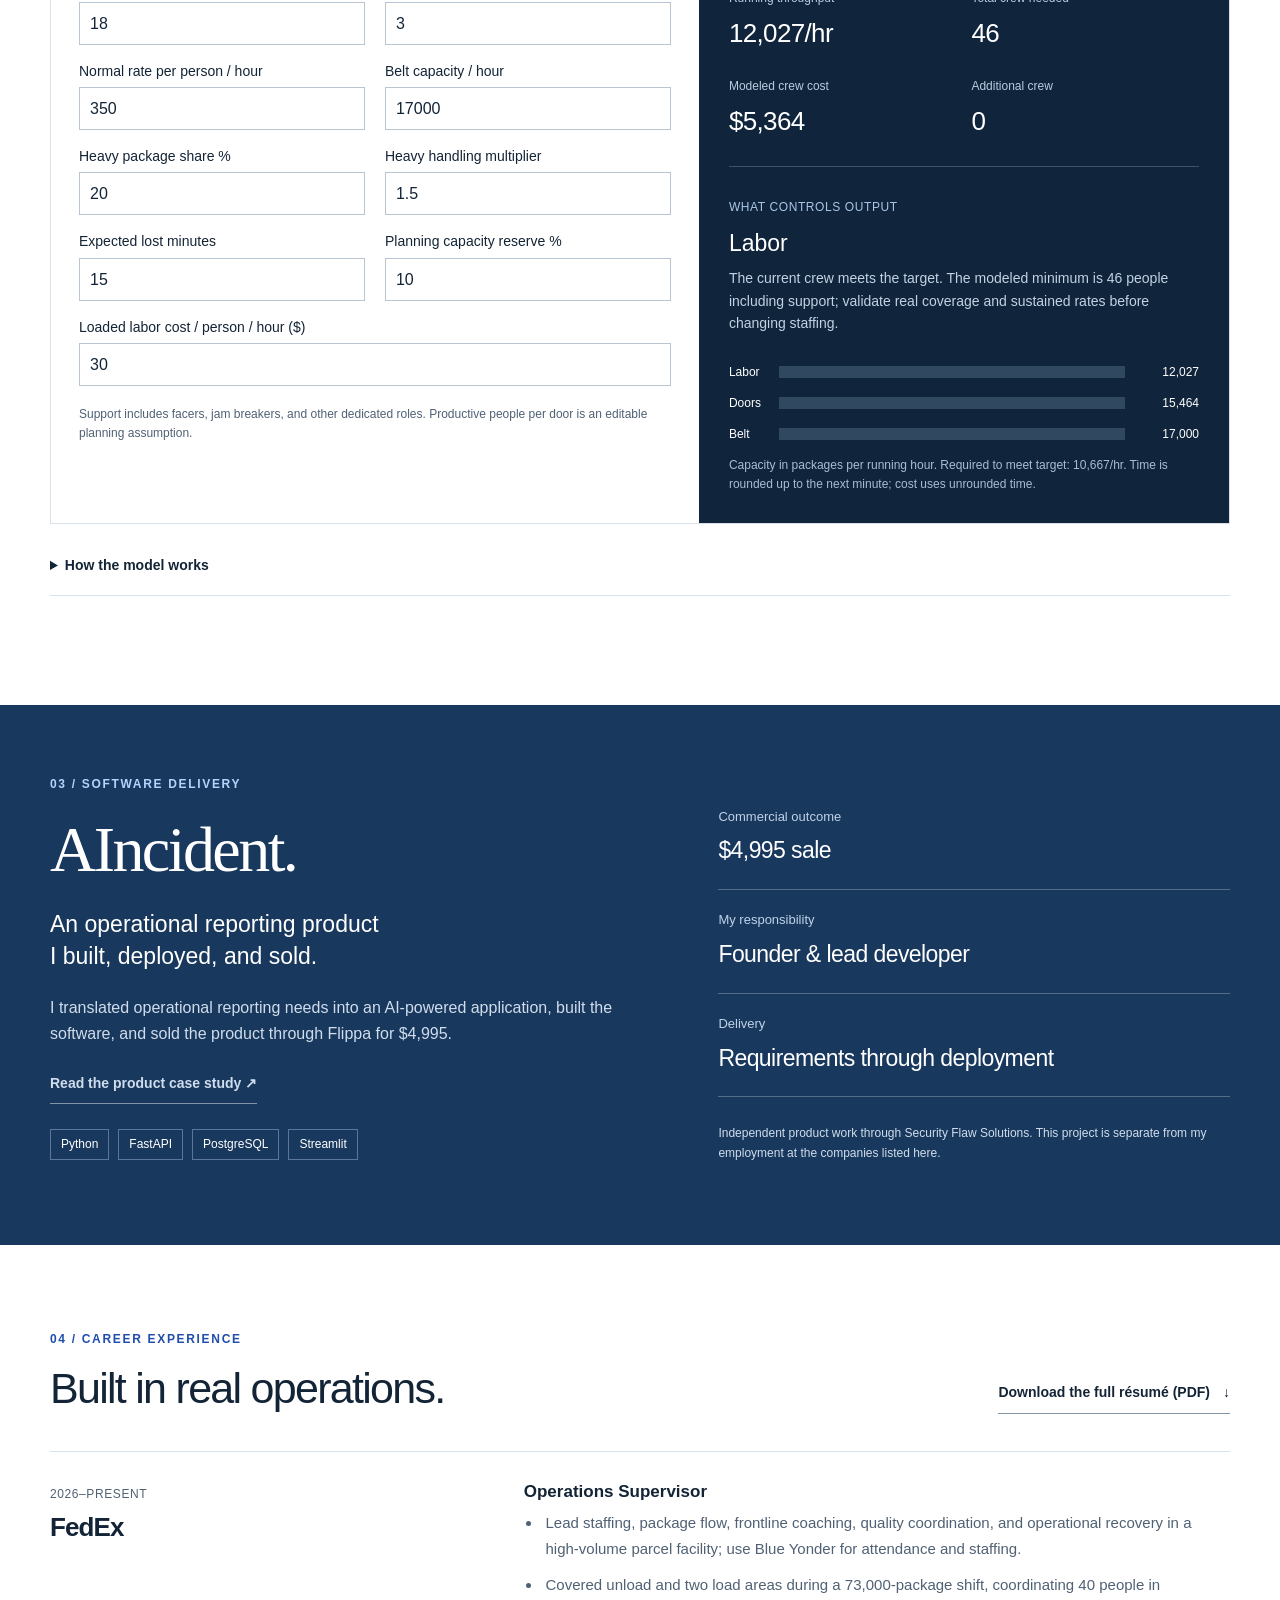
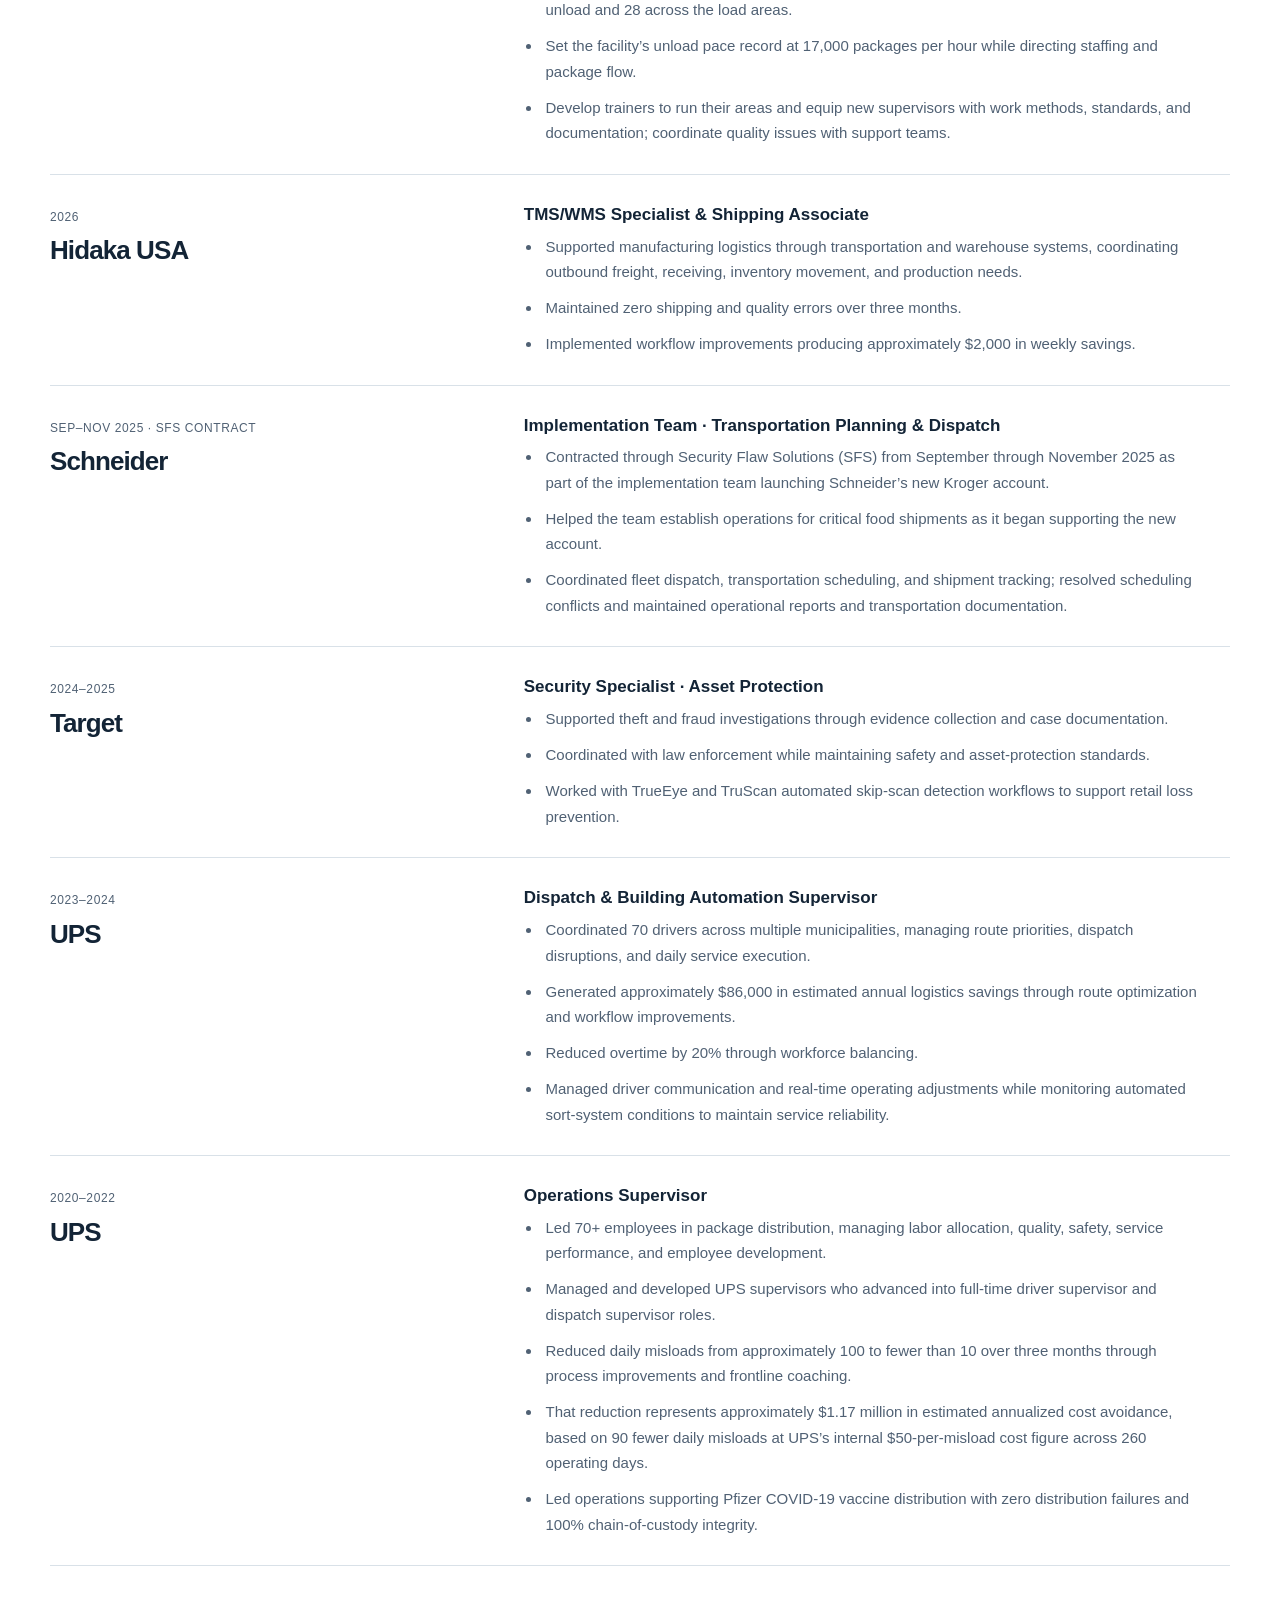
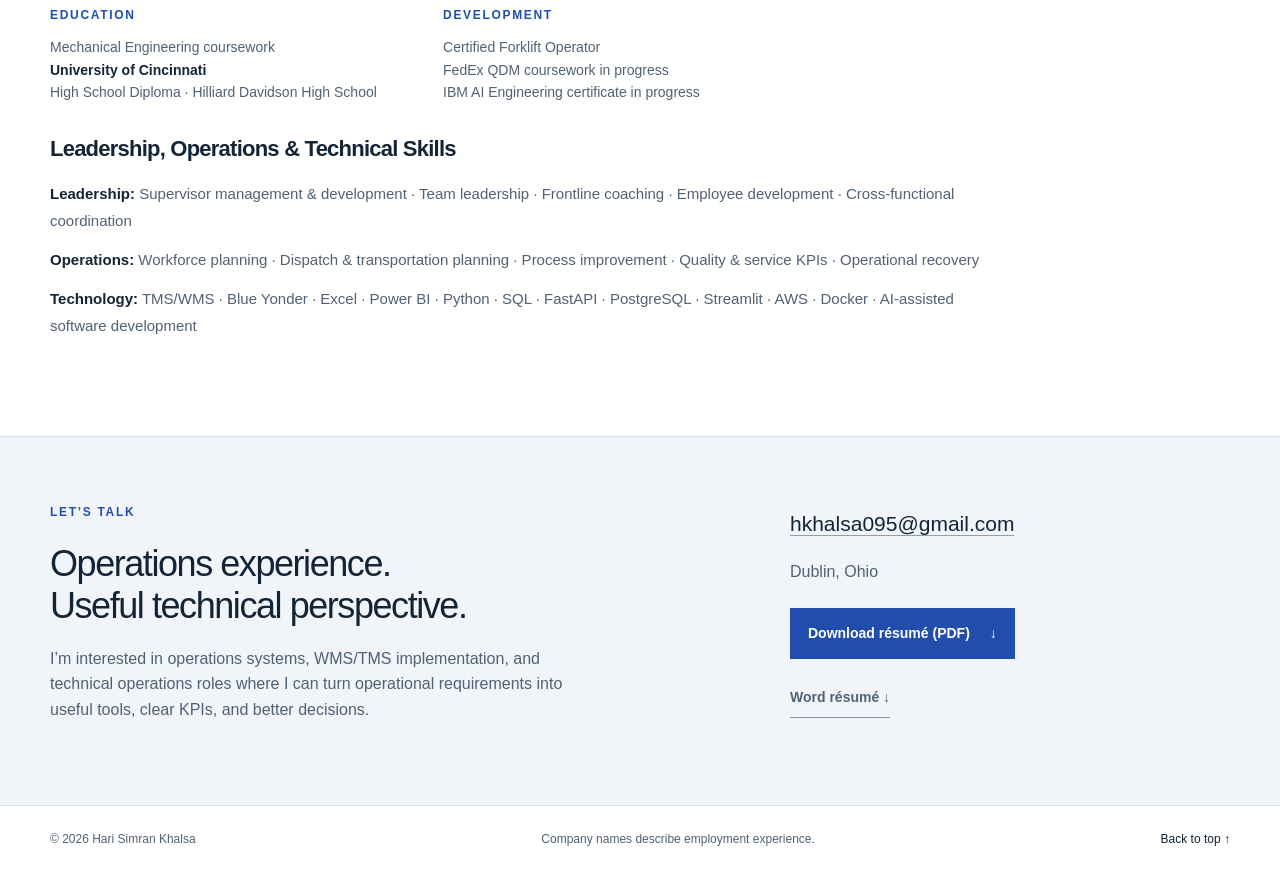
==== commit 2e4915d7: "Highlight UPS supervisor development and refresh operations resume" ====
--- a/index.html
+++ b/index.html
@@ -13,7 +13,7 @@
 <a class="skip" href="#main">Skip to content</a>
 <header><div class="wrap nav"><a class="brand" href="#main" aria-label="Hari Simran Khalsa home"><span class="monogram" aria-hidden="true">HK</span><span>Hari Simran Khalsa</span></a><nav aria-label="Main navigation"><a href="#results">Results</a><a href="#projects">Projects</a><a href="#experience">Experience</a><a class="nav-contact" href="#contact">Contact</a></nav></div></header>
 <main id="main">
-<section class="hero wrap" aria-labelledby="hero-title"><div class="hero-copy"><p class="eyebrow">DUBLIN, OHIO · OPERATIONS & SYSTEMS</p><h1 id="hero-title">Hari Simran<br>Khalsa.</h1><p class="hero-role">Operations systems.<br>WMS/TMS implementation.</p><p class="hero-description">I lead teams, improve package and freight flow, and build tools that make operational decisions clearer. My experience spans UPS, FedEx, manufacturing logistics, and independent software development.</p><div class="actions"><a class="button" href="#results">Explore my results <span aria-hidden="true">↗</span></a><a class="text-button" href="Hari_Simran_Khalsa_Operations_Resume.pdf?v=20261006-resume2" download>Download résumé (PDF) <span aria-hidden="true">↓</span></a></div><div class="hero-detail"><span>Operations systems</span><span>WMS/TMS implementation</span><span>Technical operations</span></div></div><figure class="portrait"><img src="portrait.jpeg" alt="Hari Simran Khalsa in a navy suit" width="880" height="1168" fetchpriority="high"><figcaption><span>HARI SIMRAN KHALSA</span><span>Operations · Technology</span></figcaption></figure></section>
+<section class="hero wrap" aria-labelledby="hero-title"><div class="hero-copy"><p class="eyebrow">DUBLIN, OHIO · OPERATIONS & SYSTEMS</p><h1 id="hero-title">Hari Simran<br>Khalsa.</h1><p class="hero-role">Operations systems.<br>WMS/TMS implementation.</p><p class="hero-description">I manage and develop supervisors, lead teams, improve package and freight flow, and build tools that make operational decisions clearer. My experience spans UPS, FedEx, manufacturing logistics, and independent software development.</p><div class="actions"><a class="button" href="#results">Explore my results <span aria-hidden="true">↗</span></a><a class="text-button" href="Hari_Simran_Khalsa_Operations_Resume.pdf?v=20261024-supervisor-development" download>Download résumé (PDF) <span aria-hidden="true">↓</span></a></div><div class="hero-detail"><span>Operations systems</span><span>WMS/TMS implementation</span><span>Technical operations</span></div></div><figure class="portrait"><img src="portrait.jpeg" alt="Hari Simran Khalsa in a navy suit" width="880" height="1168" fetchpriority="high"><figcaption><span>HARI SIMRAN KHALSA</span><span>Operations · Technology</span></figcaption></figure></section>
 <section class="metric-band" aria-label="Selected career results"><div class="wrap metrics"><div><strong>~$1.17M</strong><p>Estimated annualized cost avoidance</p><span>UPS internal cost: $50/misload · 260 days</span></div><div><strong>90%+</strong><p>Reduction in daily misloads</p><span>UPS package operations</span></div><div><strong>20%</strong><p>Reduction in overtime</p><span>UPS dispatch and workforce planning</span></div><div><strong>~$86K</strong><p>Estimated annual logistics savings</p><span>UPS dispatch improvements</span></div></div></section>
 <section class="section wrap" id="results"><div class="section-heading"><div><p class="eyebrow">01 / SELECTED RESULTS</p><h2>Improvements that<br>show up in the operation.</h2></div><p>From frontline coaching to dispatch planning, my work connects daily execution with quality, cost, and service.</p></div>
 <article class="case case-quality"><div class="case-lead"><p class="company-label">UPS / PACKAGE OPERATIONS</p><h3>Reducing daily<br>misloads.</h3><div class="case-number">~100 <span>→</span> &lt;10</div><p>Daily misloads after three months of improvement.</p><div class="bar-chart" role="img" aria-label="Approximately 100 daily misloads before, fewer than 10 after"><div class="bar-row"><span>Before</span><div><i style="width:100%"></i></div><b>~100</b></div><div class="bar-row after"><span>After</span><div><i style="width:9%"></i></div><b>&lt;10</b></div></div></div><div class="case-body"><div><h4>The problem</h4><p>Daily package misloads created avoidable rework and disrupted service in a high-volume distribution operation.</p></div><div><h4>My contribution</h4><p>Led daily operations for 70+ employees, developed frontline staff, and used quality and service indicators to guide process improvements.</p></div><div><h4>The result</h4><p>Reduced misloads from approximately 100 per day to fewer than 10. The improvement combined operational leadership, employee development, and attention to execution.</p></div><div class="savings-explanation"><h4>Estimated annualized cost avoidance</h4><p><strong>90 fewer misloads/day × $50 × 260 operating days = $1,170,000/year.</strong></p><p>Uses UPS’s internal cost figure of $50 per misload. The annualized calculation uses 90 fewer daily misloads across 260 operating days. This is an annualized estimate at the improved rate.</p></div><div class="case-tags"><span>Quality improvement</span><span>Team development</span><span>KPI management</span></div></div></article>
@@ -43,14 +43,14 @@
 <details class="method"><summary>How the model works</summary><div class="method-grid"><div><h4>Throughput</h4><p>The normal labor rate is adjusted for heavy freight and a planning reserve. Capacity is the smallest of available labor capacity, door capacity, and belt capacity. Dedicated support must be covered before unloading starts.</p></div><div><h4>Time and cost</h4><p>Finish time equals volume divided by running throughput, plus a fixed lost-time allowance. Crew cost assumes everyone stays paid until completion. It excludes overtime premiums and does not imply verified savings.</p></div><div><h4>Scope</h4><p>Late trailers are represented by available doors and equivalent lost minutes. This model does not schedule individual trailer arrivals, model breaks separately, or simulate congestion. Replace sample rates with observed sustained rates before operational use.</p></div></div></details>
 </section>
 <section class="product-section"><div class="wrap product-grid"><div><p class="eyebrow">03 / SOFTWARE DELIVERY</p><h2>AIncident.</h2><p class="product-subtitle">An operational reporting product<br>I built, deployed, and sold.</p><p>I translated operational reporting needs into an AI-powered application, built the software, and sold the product through Flippa for $4,995.</p><p><a class="text-button" href="projects/aincident/">Read the product case study ↗</a></p><div class="tech-list"><span>Python</span><span>FastAPI</span><span>PostgreSQL</span><span>Streamlit</span></div></div><div class="product-facts"><div><span>Commercial outcome</span><strong>$4,995 sale</strong></div><div><span>My responsibility</span><strong>Founder & lead developer</strong></div><div><span>Delivery</span><strong>Requirements through deployment</strong></div><p>Independent product work through Security Flaw Solutions. This project is separate from my employment at the companies listed here.</p></div></div></section>
-<section class="section wrap" id="experience"><div class="section-heading"><div><p class="eyebrow">04 / CAREER EXPERIENCE</p><h2>Built in real operations.</h2></div><a class="text-button" href="Hari_Simran_Khalsa_Operations_Resume.pdf?v=20261006-resume2" download>Download the full résumé (PDF) <span aria-hidden="true">↓</span></a></div><div class="experience-list">
+<section class="section wrap" id="experience"><div class="section-heading"><div><p class="eyebrow">04 / CAREER EXPERIENCE</p><h2>Built in real operations.</h2></div><a class="text-button" href="Hari_Simran_Khalsa_Operations_Resume.pdf?v=20261024-supervisor-development" download>Download the full résumé (PDF) <span aria-hidden="true">↓</span></a></div><div class="experience-list">
 <article><div><span>2026–PRESENT</span><h3>FedEx</h3></div><div><h4>Operations Supervisor</h4><ul><li>Lead staffing, package flow, frontline coaching, quality coordination, and operational recovery in a high-volume parcel facility; use Blue Yonder for attendance and staffing.</li><li>Covered unload and two load areas during a 73,000-package shift, coordinating 40 people in unload and 28 across the load areas.</li><li>Set the facility’s unload pace record at 17,000 packages per hour while directing staffing and package flow.</li><li>Develop trainers to run their areas and equip new supervisors with work methods, standards, and documentation; coordinate quality issues with support teams.</li></ul></div></article>
 <article><div><span>2026</span><h3>Hidaka USA</h3></div><div><h4>TMS/WMS Specialist &amp; Shipping Associate</h4><ul><li>Supported manufacturing logistics through transportation and warehouse systems, coordinating outbound freight, receiving, inventory movement, and production needs.</li><li>Maintained zero shipping and quality errors over three months.</li><li>Implemented workflow improvements producing approximately $2,000 in weekly savings.</li></ul></div></article>
 <article><div><span>SEP–NOV 2025 · SFS CONTRACT</span><h3>Schneider</h3></div><div><h4>Implementation Team · Transportation Planning &amp; Dispatch</h4><ul><li>Contracted through Security Flaw Solutions (SFS) from September through November 2025 as part of the implementation team launching Schneider’s new Kroger account.</li><li>Helped the team establish operations for critical food shipments as it began supporting the new account.</li><li>Coordinated fleet dispatch, transportation scheduling, and shipment tracking; resolved scheduling conflicts and maintained operational reports and transportation documentation.</li></ul></div></article>
 <article><div><span>2024–2025</span><h3>Target</h3></div><div><h4>Security Specialist · Asset Protection</h4><ul><li>Supported theft and fraud investigations through evidence collection and case documentation.</li><li>Coordinated with law enforcement while maintaining safety and asset-protection standards.</li><li>Worked with TrueEye and TruScan automated skip-scan detection workflows to support retail loss prevention.</li></ul></div></article>
 <article><div><span>2023–2024</span><h3>UPS</h3></div><div><h4>Dispatch &amp; Building Automation Supervisor</h4><ul><li>Coordinated 70 drivers across multiple municipalities, managing route priorities, dispatch disruptions, and daily service execution.</li><li>Generated approximately $86,000 in estimated annual logistics savings through route optimization and workflow improvements.</li><li>Reduced overtime by 20% through workforce balancing.</li><li>Managed driver communication and real-time operating adjustments while monitoring automated sort-system conditions to maintain service reliability.</li></ul></div></article>
-<article><div><span>2020–2022</span><h3>UPS</h3></div><div><h4>Operations Supervisor</h4><ul><li>Led 70+ employees in package distribution, managing labor allocation, quality, safety, service performance, and employee development.</li><li>Reduced daily misloads from approximately 100 to fewer than 10 over three months through process improvements and frontline coaching.</li><li>That reduction represents approximately $1.17 million in estimated annualized cost avoidance, based on 90 fewer daily misloads at UPS’s internal $50-per-misload cost figure across 260 operating days.</li><li>Led operations supporting Pfizer COVID-19 vaccine distribution with zero distribution failures and 100% chain-of-custody integrity.</li></ul></div></article>
-</div><div class="education"><div><p class="eyebrow">EDUCATION</p><p>Mechanical Engineering coursework<br><strong>University of Cincinnati</strong><br>High School Diploma · Hilliard Davidson High School</p></div><div><p class="eyebrow">DEVELOPMENT</p><p>Certified Forklift Operator<br>FedEx QDM coursework in progress<br>IBM AI Engineering certificate in progress</p></div></div><div class="skills-overview" id="skills"><h3>Leadership, Operations &amp; Technical Skills</h3><p><strong>Leadership:</strong> Team leadership · Frontline coaching · Employee development · Cross-functional coordination</p><p><strong>Operations:</strong> Workforce planning · Dispatch &amp; transportation planning · Process improvement · Quality &amp; service KPIs · Operational recovery</p><p><strong>Technology:</strong> TMS/WMS · Blue Yonder · Excel · Power BI · Python · SQL · FastAPI · PostgreSQL · Streamlit · AWS · Docker · AI-assisted software development</p></div></section>
-<section id="contact" class="contact-section"><div class="wrap contact-inner"><div><p class="eyebrow">LET’S TALK</p><h2>Operations experience.<br>Useful technical perspective.</h2><p>I’m interested in operations systems, WMS/TMS implementation, and technical operations roles where I can turn operational requirements into useful tools, clear KPIs, and better decisions.</p></div><div><a class="contact-email" href="mailto:hkhalsa095@gmail.com">hkhalsa095@gmail.com</a><p>Dublin, Ohio</p><a class="button light" href="Hari_Simran_Khalsa_Operations_Resume.pdf?v=20261006-resume2" download>Download résumé (PDF) <span aria-hidden="true">↓</span></a><p><a class="text-button" href="Hari_Simran_Khalsa_Operations_Resume.docx?v=20261006-resume2" download>Word résumé ↓</a></p></div></div></section>
+<article><div><span>2020–2022</span><h3>UPS</h3></div><div><h4>Operations Supervisor</h4><ul><li>Led 70+ employees in package distribution, managing labor allocation, quality, safety, service performance, and employee development.</li><li>Managed and developed UPS supervisors who advanced into full-time driver supervisor and dispatch supervisor roles.</li><li>Reduced daily misloads from approximately 100 to fewer than 10 over three months through process improvements and frontline coaching.</li><li>That reduction represents approximately $1.17 million in estimated annualized cost avoidance, based on 90 fewer daily misloads at UPS’s internal $50-per-misload cost figure across 260 operating days.</li><li>Led operations supporting Pfizer COVID-19 vaccine distribution with zero distribution failures and 100% chain-of-custody integrity.</li></ul></div></article>
+</div><div class="education"><div><p class="eyebrow">EDUCATION</p><p>Mechanical Engineering coursework<br><strong>University of Cincinnati</strong><br>High School Diploma · Hilliard Davidson High School</p></div><div><p class="eyebrow">DEVELOPMENT</p><p>Certified Forklift Operator<br>FedEx QDM coursework in progress<br>IBM AI Engineering certificate in progress</p></div></div><div class="skills-overview" id="skills"><h3>Leadership, Operations &amp; Technical Skills</h3><p><strong>Leadership:</strong> Supervisor management &amp; development · Team leadership · Frontline coaching · Employee development · Cross-functional coordination</p><p><strong>Operations:</strong> Workforce planning · Dispatch &amp; transportation planning · Process improvement · Quality &amp; service KPIs · Operational recovery</p><p><strong>Technology:</strong> TMS/WMS · Blue Yonder · Excel · Power BI · Python · SQL · FastAPI · PostgreSQL · Streamlit · AWS · Docker · AI-assisted software development</p></div></section>
+<section id="contact" class="contact-section"><div class="wrap contact-inner"><div><p class="eyebrow">LET’S TALK</p><h2>Operations experience.<br>Useful technical perspective.</h2><p>I’m interested in operations systems, WMS/TMS implementation, and technical operations roles where I can turn operational requirements into useful tools, clear KPIs, and better decisions.</p></div><div><a class="contact-email" href="mailto:hkhalsa095@gmail.com">hkhalsa095@gmail.com</a><p>Dublin, Ohio</p><a class="button light" href="Hari_Simran_Khalsa_Operations_Resume.pdf?v=20261024-supervisor-development" download>Download résumé (PDF) <span aria-hidden="true">↓</span></a><p><a class="text-button" href="Hari_Simran_Khalsa_Operations_Resume.docx?v=20261024-supervisor-development" download>Word résumé ↓</a></p></div></div></section>
 </main><footer class="wrap"><span>© 2026 Hari Simran Khalsa</span><span>Company names describe employment experience.</span><a href="#main">Back to top ↑</a></footer>
 </body></html>
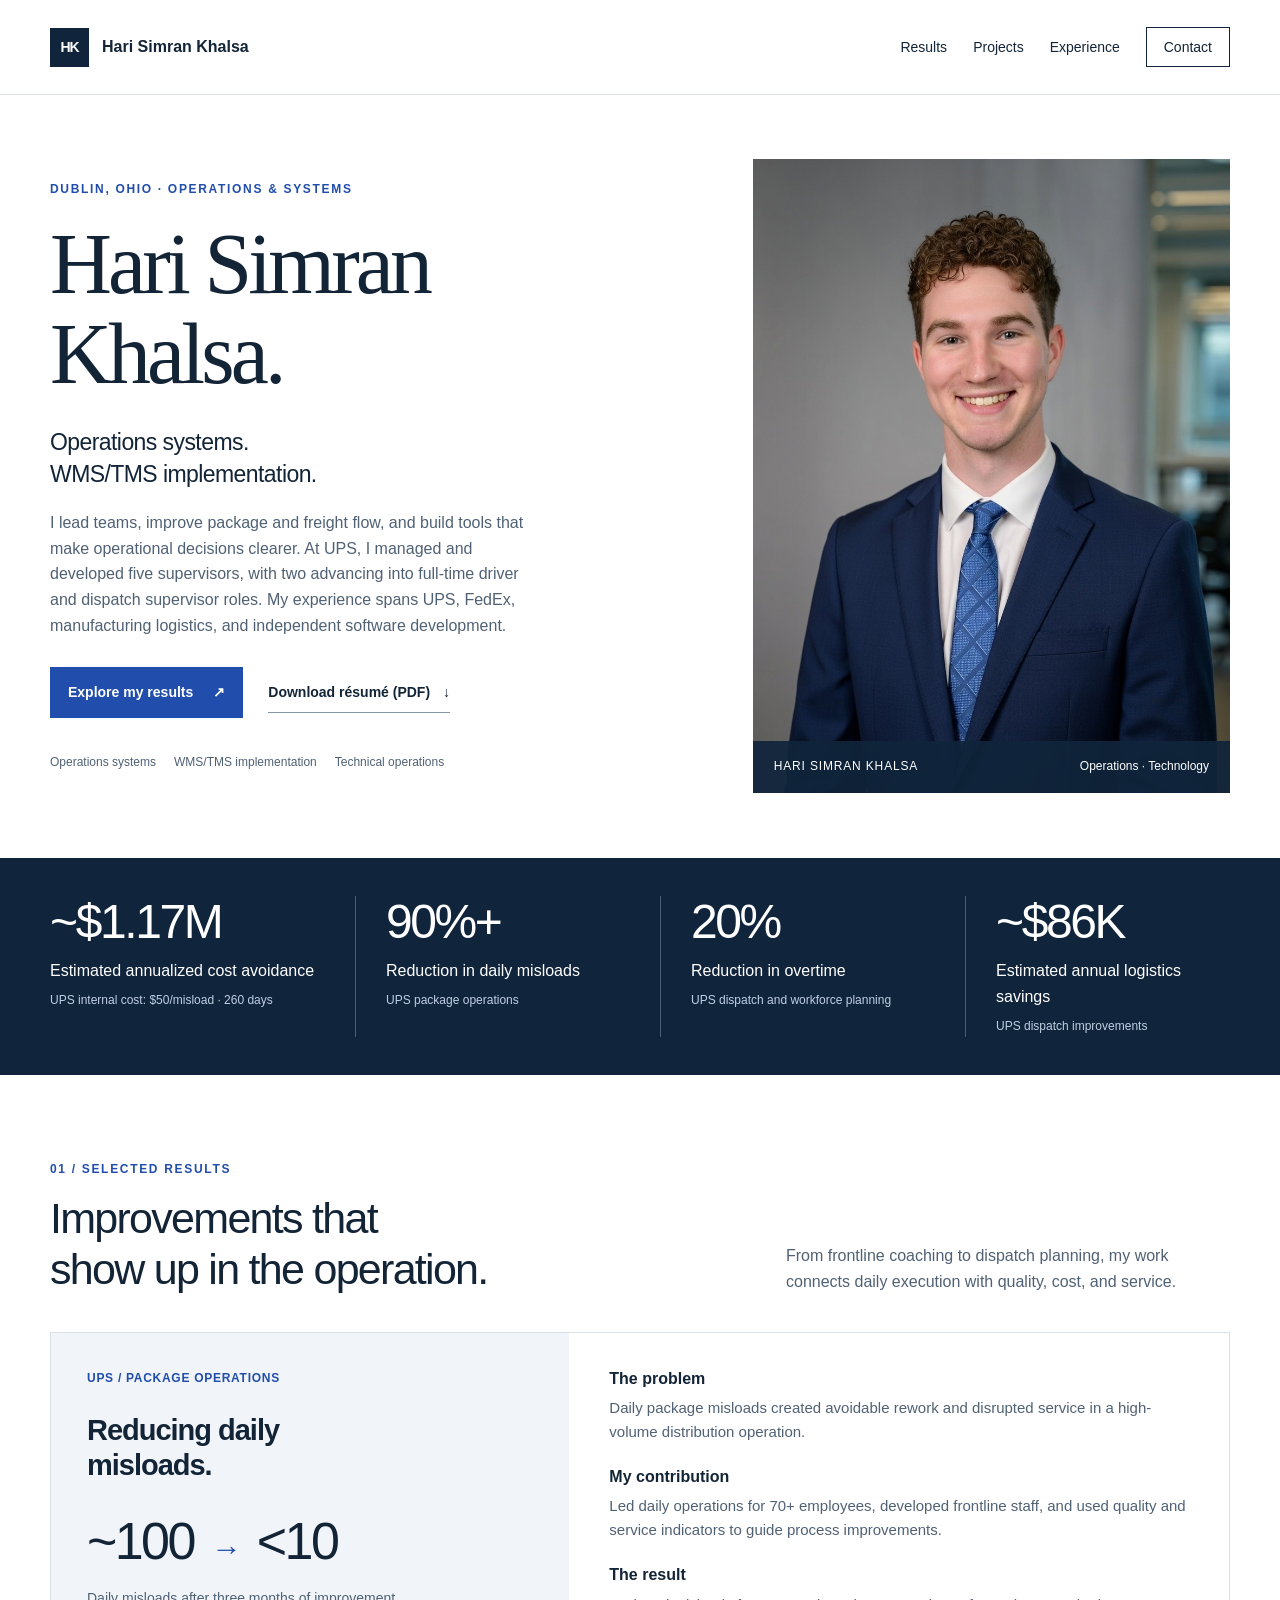
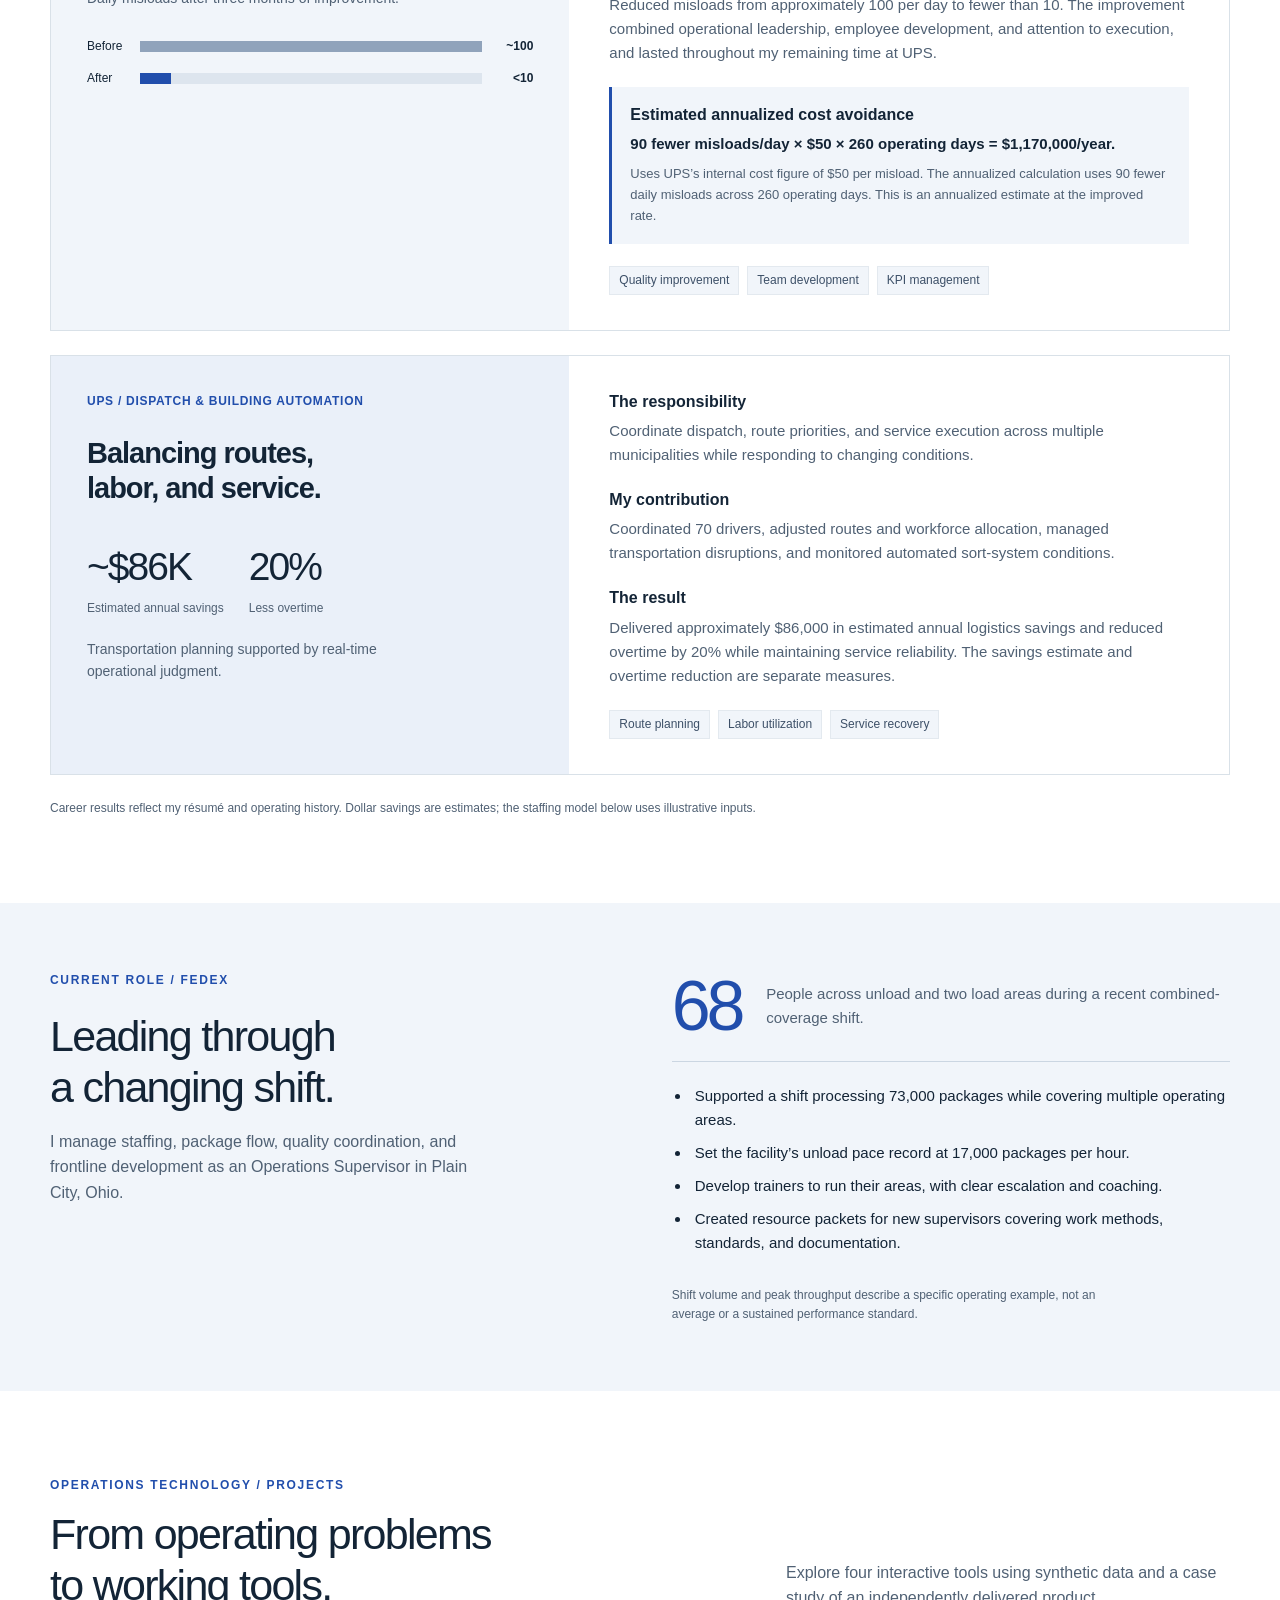
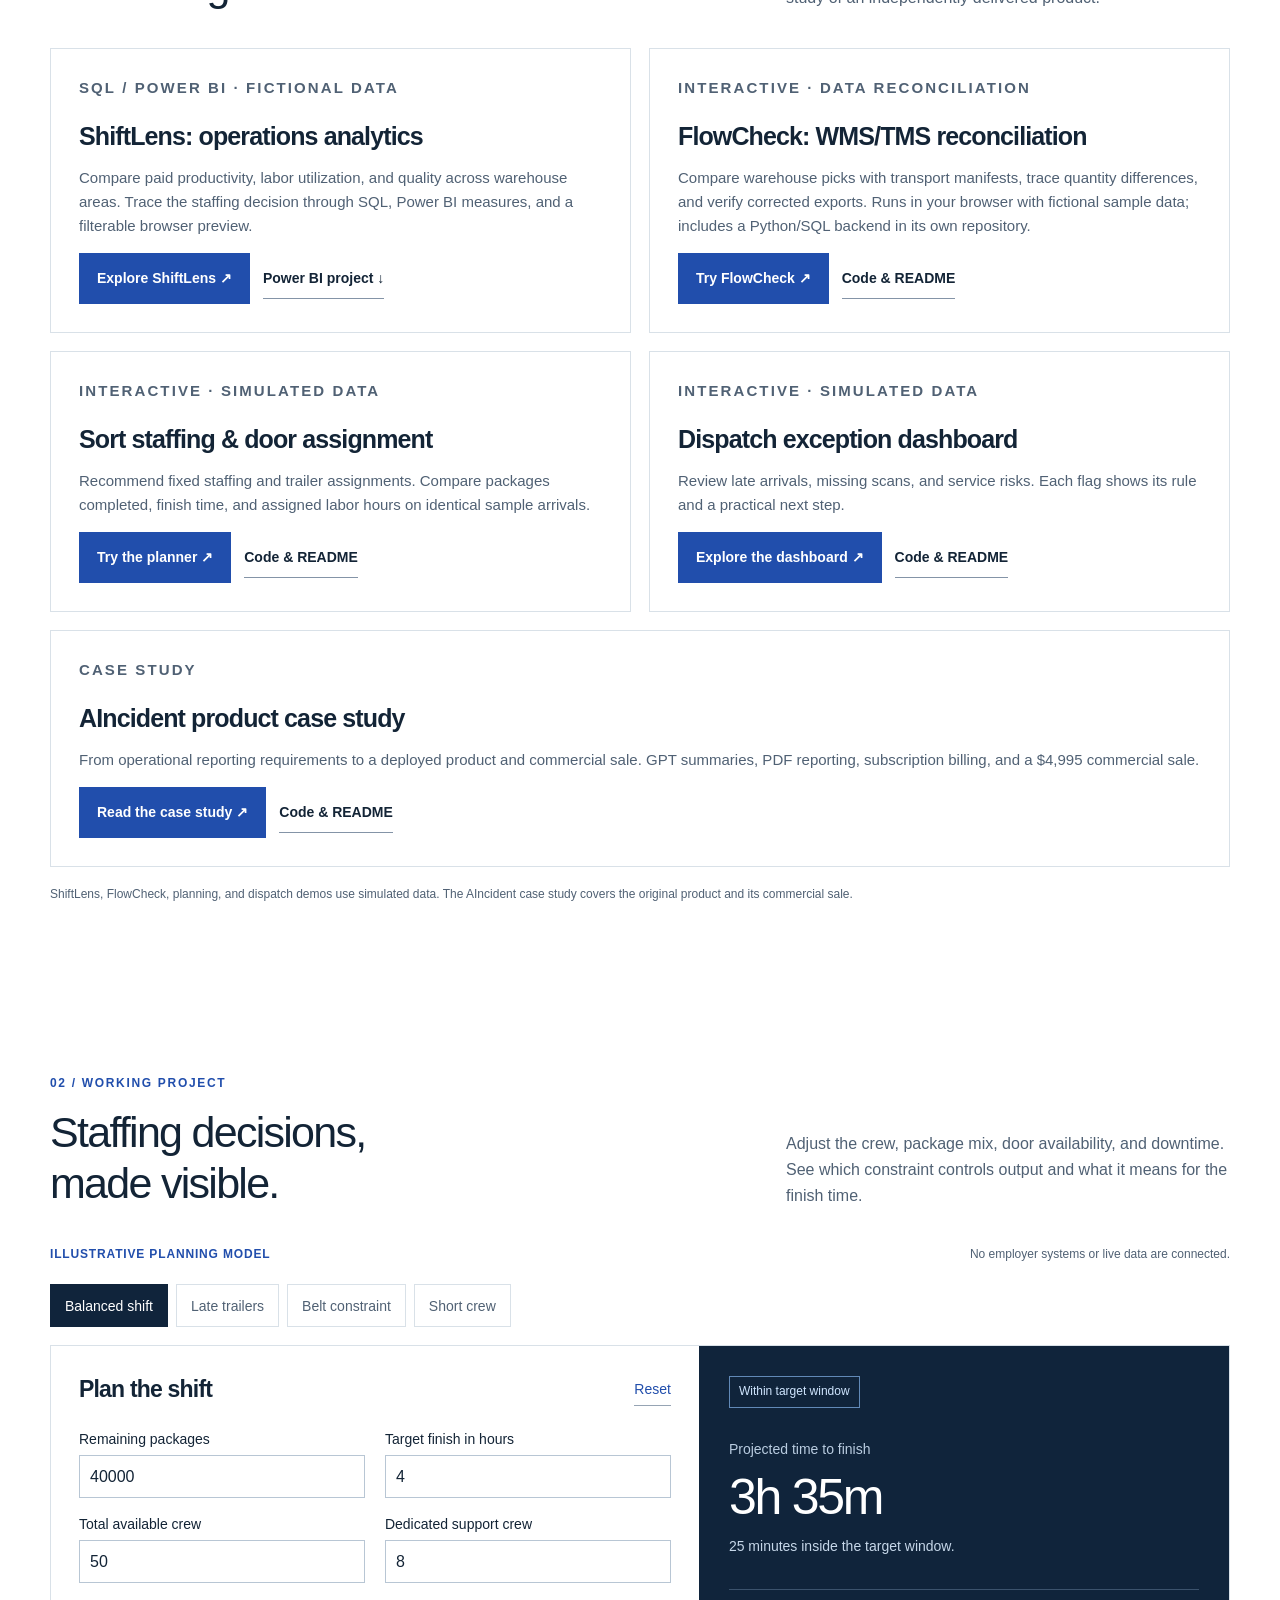
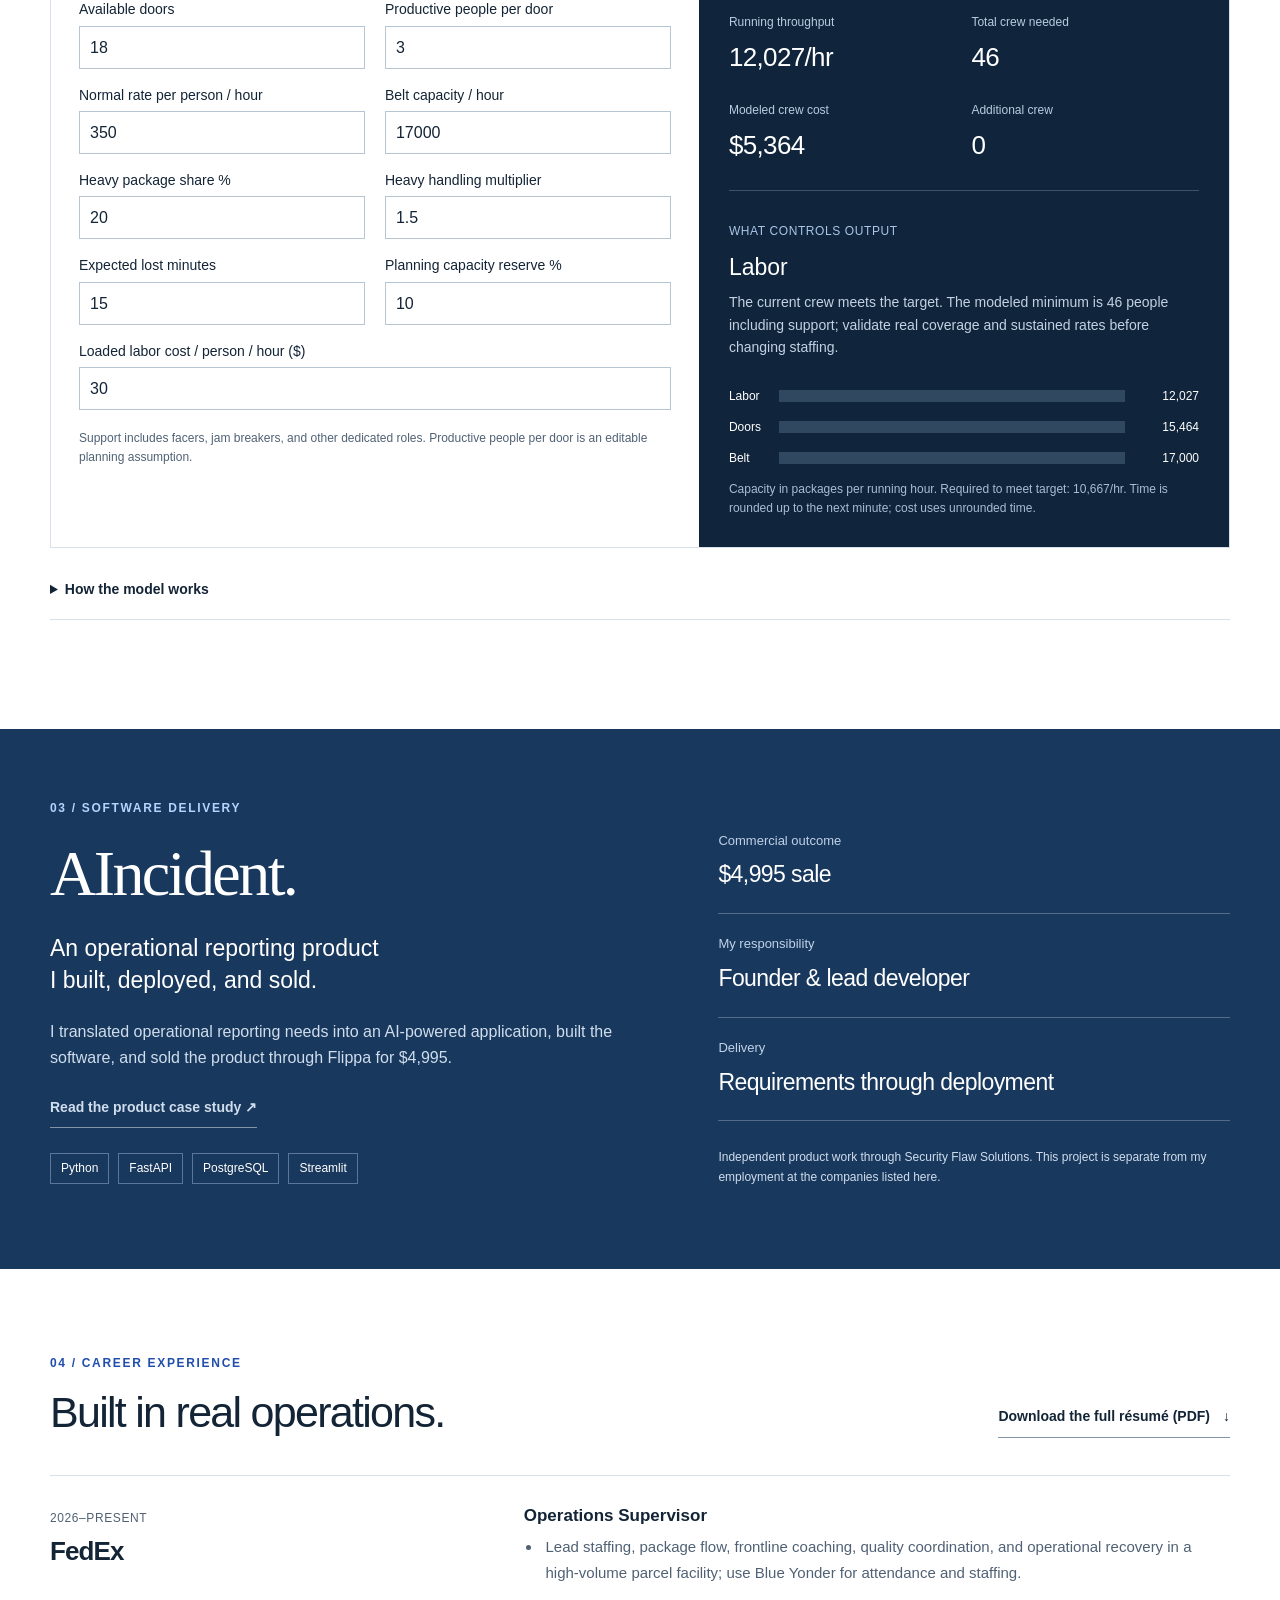
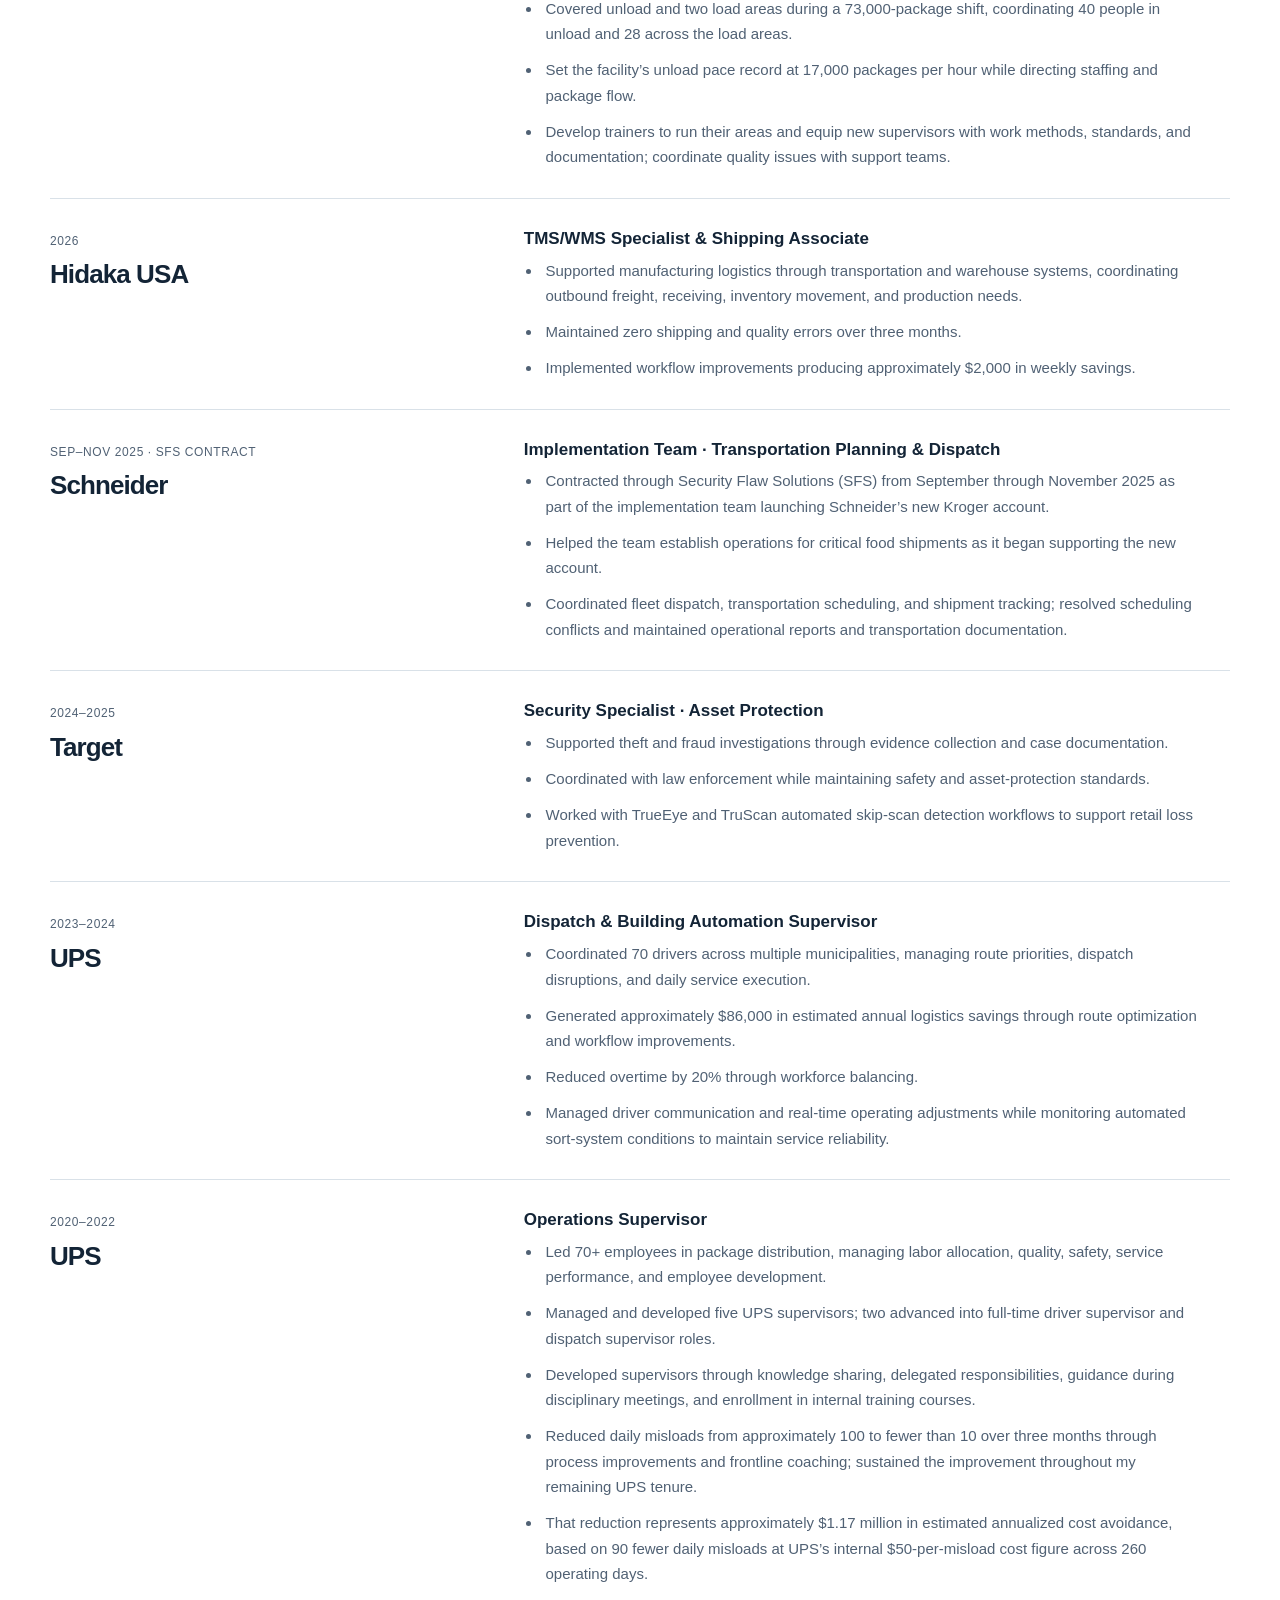
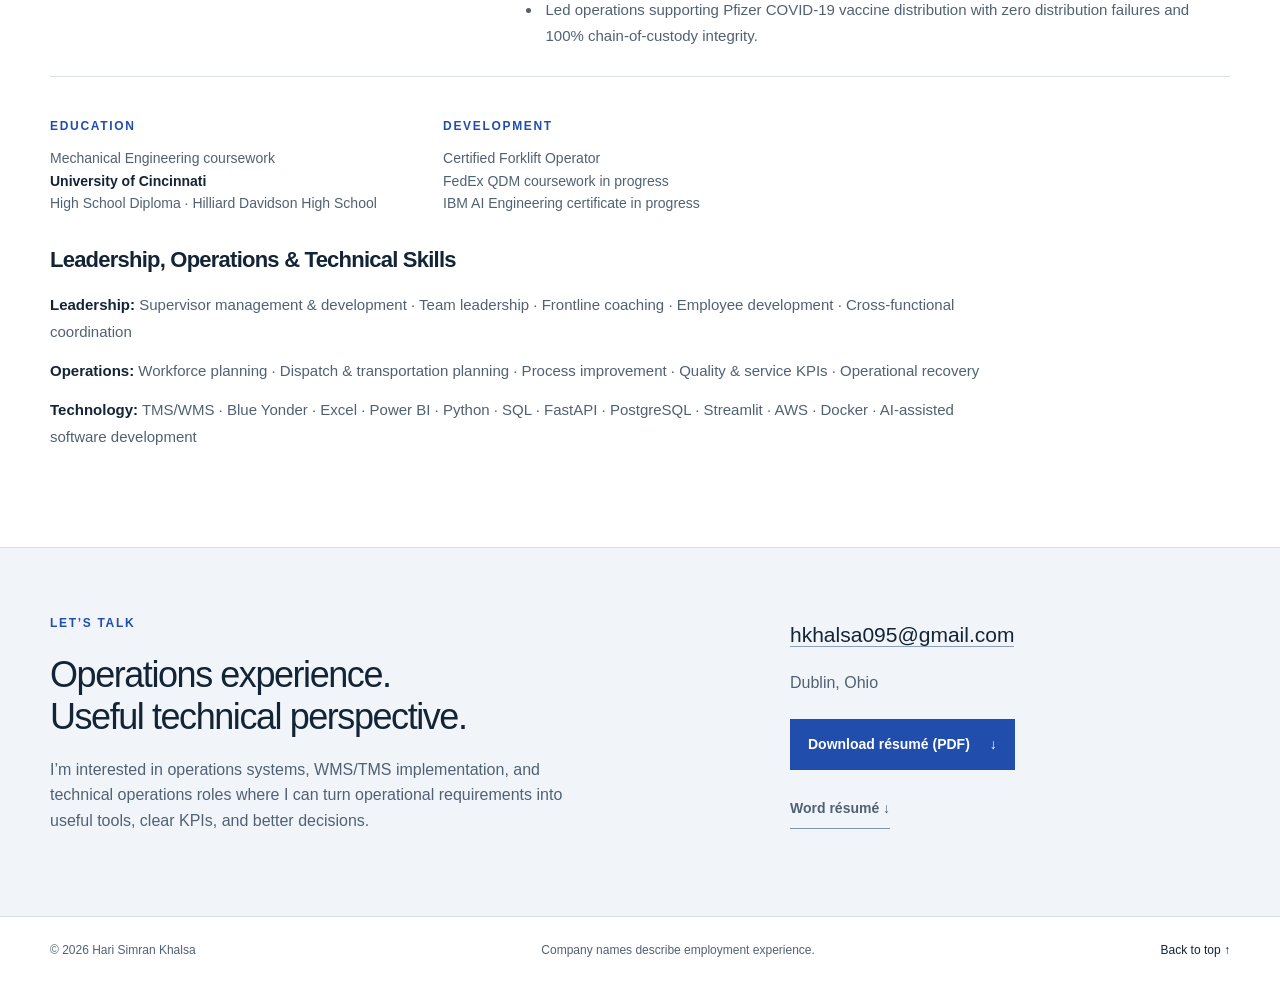
==== commit 9a639222: "Detail development of five UPS supervisors and sustained results" ====
--- a/index.html
+++ b/index.html
@@ -13,10 +13,10 @@
 <a class="skip" href="#main">Skip to content</a>
 <header><div class="wrap nav"><a class="brand" href="#main" aria-label="Hari Simran Khalsa home"><span class="monogram" aria-hidden="true">HK</span><span>Hari Simran Khalsa</span></a><nav aria-label="Main navigation"><a href="#results">Results</a><a href="#projects">Projects</a><a href="#experience">Experience</a><a class="nav-contact" href="#contact">Contact</a></nav></div></header>
 <main id="main">
-<section class="hero wrap" aria-labelledby="hero-title"><div class="hero-copy"><p class="eyebrow">DUBLIN, OHIO · OPERATIONS & SYSTEMS</p><h1 id="hero-title">Hari Simran<br>Khalsa.</h1><p class="hero-role">Operations systems.<br>WMS/TMS implementation.</p><p class="hero-description">I manage and develop supervisors, lead teams, improve package and freight flow, and build tools that make operational decisions clearer. My experience spans UPS, FedEx, manufacturing logistics, and independent software development.</p><div class="actions"><a class="button" href="#results">Explore my results <span aria-hidden="true">↗</span></a><a class="text-button" href="Hari_Simran_Khalsa_Operations_Resume.pdf?v=20261024-supervisor-development" download>Download résumé (PDF) <span aria-hidden="true">↓</span></a></div><div class="hero-detail"><span>Operations systems</span><span>WMS/TMS implementation</span><span>Technical operations</span></div></div><figure class="portrait"><img src="portrait.jpeg" alt="Hari Simran Khalsa in a navy suit" width="880" height="1168" fetchpriority="high"><figcaption><span>HARI SIMRAN KHALSA</span><span>Operations · Technology</span></figcaption></figure></section>
+<section class="hero wrap" aria-labelledby="hero-title"><div class="hero-copy"><p class="eyebrow">DUBLIN, OHIO · OPERATIONS & SYSTEMS</p><h1 id="hero-title">Hari Simran<br>Khalsa.</h1><p class="hero-role">Operations systems.<br>WMS/TMS implementation.</p><p class="hero-description">I lead teams, improve package and freight flow, and build tools that make operational decisions clearer. At UPS, I managed and developed five supervisors, with two advancing into full-time driver and dispatch supervisor roles. My experience spans UPS, FedEx, manufacturing logistics, and independent software development.</p><div class="actions"><a class="button" href="#results">Explore my results <span aria-hidden="true">↗</span></a><a class="text-button" href="Hari_Simran_Khalsa_Operations_Resume.pdf?v=20261024-supervisor-details" download>Download résumé (PDF) <span aria-hidden="true">↓</span></a></div><div class="hero-detail"><span>Operations systems</span><span>WMS/TMS implementation</span><span>Technical operations</span></div></div><figure class="portrait"><img src="portrait.jpeg" alt="Hari Simran Khalsa in a navy suit" width="880" height="1168" fetchpriority="high"><figcaption><span>HARI SIMRAN KHALSA</span><span>Operations · Technology</span></figcaption></figure></section>
 <section class="metric-band" aria-label="Selected career results"><div class="wrap metrics"><div><strong>~$1.17M</strong><p>Estimated annualized cost avoidance</p><span>UPS internal cost: $50/misload · 260 days</span></div><div><strong>90%+</strong><p>Reduction in daily misloads</p><span>UPS package operations</span></div><div><strong>20%</strong><p>Reduction in overtime</p><span>UPS dispatch and workforce planning</span></div><div><strong>~$86K</strong><p>Estimated annual logistics savings</p><span>UPS dispatch improvements</span></div></div></section>
 <section class="section wrap" id="results"><div class="section-heading"><div><p class="eyebrow">01 / SELECTED RESULTS</p><h2>Improvements that<br>show up in the operation.</h2></div><p>From frontline coaching to dispatch planning, my work connects daily execution with quality, cost, and service.</p></div>
-<article class="case case-quality"><div class="case-lead"><p class="company-label">UPS / PACKAGE OPERATIONS</p><h3>Reducing daily<br>misloads.</h3><div class="case-number">~100 <span>→</span> &lt;10</div><p>Daily misloads after three months of improvement.</p><div class="bar-chart" role="img" aria-label="Approximately 100 daily misloads before, fewer than 10 after"><div class="bar-row"><span>Before</span><div><i style="width:100%"></i></div><b>~100</b></div><div class="bar-row after"><span>After</span><div><i style="width:9%"></i></div><b>&lt;10</b></div></div></div><div class="case-body"><div><h4>The problem</h4><p>Daily package misloads created avoidable rework and disrupted service in a high-volume distribution operation.</p></div><div><h4>My contribution</h4><p>Led daily operations for 70+ employees, developed frontline staff, and used quality and service indicators to guide process improvements.</p></div><div><h4>The result</h4><p>Reduced misloads from approximately 100 per day to fewer than 10. The improvement combined operational leadership, employee development, and attention to execution.</p></div><div class="savings-explanation"><h4>Estimated annualized cost avoidance</h4><p><strong>90 fewer misloads/day × $50 × 260 operating days = $1,170,000/year.</strong></p><p>Uses UPS’s internal cost figure of $50 per misload. The annualized calculation uses 90 fewer daily misloads across 260 operating days. This is an annualized estimate at the improved rate.</p></div><div class="case-tags"><span>Quality improvement</span><span>Team development</span><span>KPI management</span></div></div></article>
+<article class="case case-quality"><div class="case-lead"><p class="company-label">UPS / PACKAGE OPERATIONS</p><h3>Reducing daily<br>misloads.</h3><div class="case-number">~100 <span>→</span> &lt;10</div><p>Daily misloads after three months of improvement.</p><div class="bar-chart" role="img" aria-label="Approximately 100 daily misloads before, fewer than 10 after"><div class="bar-row"><span>Before</span><div><i style="width:100%"></i></div><b>~100</b></div><div class="bar-row after"><span>After</span><div><i style="width:9%"></i></div><b>&lt;10</b></div></div></div><div class="case-body"><div><h4>The problem</h4><p>Daily package misloads created avoidable rework and disrupted service in a high-volume distribution operation.</p></div><div><h4>My contribution</h4><p>Led daily operations for 70+ employees, developed frontline staff, and used quality and service indicators to guide process improvements.</p></div><div><h4>The result</h4><p>Reduced misloads from approximately 100 per day to fewer than 10. The improvement combined operational leadership, employee development, and attention to execution, and lasted throughout my remaining time at UPS.</p></div><div class="savings-explanation"><h4>Estimated annualized cost avoidance</h4><p><strong>90 fewer misloads/day × $50 × 260 operating days = $1,170,000/year.</strong></p><p>Uses UPS’s internal cost figure of $50 per misload. The annualized calculation uses 90 fewer daily misloads across 260 operating days. This is an annualized estimate at the improved rate.</p></div><div class="case-tags"><span>Quality improvement</span><span>Team development</span><span>KPI management</span></div></div></article>
 <article class="case case-dispatch"><div class="case-lead"><p class="company-label">UPS / DISPATCH & BUILDING AUTOMATION</p><h3>Balancing routes,<br>labor, and service.</h3><div class="split-results"><div><strong>~$86K</strong><span>Estimated annual savings</span></div><div><strong>20%</strong><span>Less overtime</span></div></div><p>Transportation planning supported by real-time operational judgment.</p></div><div class="case-body"><div><h4>The responsibility</h4><p>Coordinate dispatch, route priorities, and service execution across multiple municipalities while responding to changing conditions.</p></div><div><h4>My contribution</h4><p>Coordinated 70 drivers, adjusted routes and workforce allocation, managed transportation disruptions, and monitored automated sort-system conditions.</p></div><div><h4>The result</h4><p>Delivered approximately $86,000 in estimated annual logistics savings and reduced overtime by 20% while maintaining service reliability. The savings estimate and overtime reduction are separate measures.</p></div><div class="case-tags"><span>Route planning</span><span>Labor utilization</span><span>Service recovery</span></div></div></article>
 <p class="source-note">Career results reflect my résumé and operating history. Dollar savings are estimates; the staffing model below uses illustrative inputs.</p></section>
 <section class="current-section"><div class="wrap current-grid"><div><p class="eyebrow">CURRENT ROLE / FEDEX</p><h2>Leading through<br>a changing shift.</h2><p>I manage staffing, package flow, quality coordination, and frontline development as an Operations Supervisor in Plain City, Ohio.</p></div><div class="current-details"><div class="current-stat"><strong>68</strong><p>People across unload and two load areas during a recent combined-coverage shift.</p></div><ul><li>Supported a shift processing 73,000 packages while covering multiple operating areas.</li><li>Set the facility’s unload pace record at 17,000 packages per hour.</li><li>Develop trainers to run their areas, with clear escalation and coaching.</li><li>Created resource packets for new supervisors covering work methods, standards, and documentation.</li></ul><p class="small">Shift volume and peak throughput describe a specific operating example, not an average or a sustained performance standard.</p></div></div></section>
@@ -43,14 +43,14 @@
 <details class="method"><summary>How the model works</summary><div class="method-grid"><div><h4>Throughput</h4><p>The normal labor rate is adjusted for heavy freight and a planning reserve. Capacity is the smallest of available labor capacity, door capacity, and belt capacity. Dedicated support must be covered before unloading starts.</p></div><div><h4>Time and cost</h4><p>Finish time equals volume divided by running throughput, plus a fixed lost-time allowance. Crew cost assumes everyone stays paid until completion. It excludes overtime premiums and does not imply verified savings.</p></div><div><h4>Scope</h4><p>Late trailers are represented by available doors and equivalent lost minutes. This model does not schedule individual trailer arrivals, model breaks separately, or simulate congestion. Replace sample rates with observed sustained rates before operational use.</p></div></div></details>
 </section>
 <section class="product-section"><div class="wrap product-grid"><div><p class="eyebrow">03 / SOFTWARE DELIVERY</p><h2>AIncident.</h2><p class="product-subtitle">An operational reporting product<br>I built, deployed, and sold.</p><p>I translated operational reporting needs into an AI-powered application, built the software, and sold the product through Flippa for $4,995.</p><p><a class="text-button" href="projects/aincident/">Read the product case study ↗</a></p><div class="tech-list"><span>Python</span><span>FastAPI</span><span>PostgreSQL</span><span>Streamlit</span></div></div><div class="product-facts"><div><span>Commercial outcome</span><strong>$4,995 sale</strong></div><div><span>My responsibility</span><strong>Founder & lead developer</strong></div><div><span>Delivery</span><strong>Requirements through deployment</strong></div><p>Independent product work through Security Flaw Solutions. This project is separate from my employment at the companies listed here.</p></div></div></section>
-<section class="section wrap" id="experience"><div class="section-heading"><div><p class="eyebrow">04 / CAREER EXPERIENCE</p><h2>Built in real operations.</h2></div><a class="text-button" href="Hari_Simran_Khalsa_Operations_Resume.pdf?v=20261024-supervisor-development" download>Download the full résumé (PDF) <span aria-hidden="true">↓</span></a></div><div class="experience-list">
+<section class="section wrap" id="experience"><div class="section-heading"><div><p class="eyebrow">04 / CAREER EXPERIENCE</p><h2>Built in real operations.</h2></div><a class="text-button" href="Hari_Simran_Khalsa_Operations_Resume.pdf?v=20261024-supervisor-details" download>Download the full résumé (PDF) <span aria-hidden="true">↓</span></a></div><div class="experience-list">
 <article><div><span>2026–PRESENT</span><h3>FedEx</h3></div><div><h4>Operations Supervisor</h4><ul><li>Lead staffing, package flow, frontline coaching, quality coordination, and operational recovery in a high-volume parcel facility; use Blue Yonder for attendance and staffing.</li><li>Covered unload and two load areas during a 73,000-package shift, coordinating 40 people in unload and 28 across the load areas.</li><li>Set the facility’s unload pace record at 17,000 packages per hour while directing staffing and package flow.</li><li>Develop trainers to run their areas and equip new supervisors with work methods, standards, and documentation; coordinate quality issues with support teams.</li></ul></div></article>
 <article><div><span>2026</span><h3>Hidaka USA</h3></div><div><h4>TMS/WMS Specialist &amp; Shipping Associate</h4><ul><li>Supported manufacturing logistics through transportation and warehouse systems, coordinating outbound freight, receiving, inventory movement, and production needs.</li><li>Maintained zero shipping and quality errors over three months.</li><li>Implemented workflow improvements producing approximately $2,000 in weekly savings.</li></ul></div></article>
 <article><div><span>SEP–NOV 2025 · SFS CONTRACT</span><h3>Schneider</h3></div><div><h4>Implementation Team · Transportation Planning &amp; Dispatch</h4><ul><li>Contracted through Security Flaw Solutions (SFS) from September through November 2025 as part of the implementation team launching Schneider’s new Kroger account.</li><li>Helped the team establish operations for critical food shipments as it began supporting the new account.</li><li>Coordinated fleet dispatch, transportation scheduling, and shipment tracking; resolved scheduling conflicts and maintained operational reports and transportation documentation.</li></ul></div></article>
 <article><div><span>2024–2025</span><h3>Target</h3></div><div><h4>Security Specialist · Asset Protection</h4><ul><li>Supported theft and fraud investigations through evidence collection and case documentation.</li><li>Coordinated with law enforcement while maintaining safety and asset-protection standards.</li><li>Worked with TrueEye and TruScan automated skip-scan detection workflows to support retail loss prevention.</li></ul></div></article>
 <article><div><span>2023–2024</span><h3>UPS</h3></div><div><h4>Dispatch &amp; Building Automation Supervisor</h4><ul><li>Coordinated 70 drivers across multiple municipalities, managing route priorities, dispatch disruptions, and daily service execution.</li><li>Generated approximately $86,000 in estimated annual logistics savings through route optimization and workflow improvements.</li><li>Reduced overtime by 20% through workforce balancing.</li><li>Managed driver communication and real-time operating adjustments while monitoring automated sort-system conditions to maintain service reliability.</li></ul></div></article>
-<article><div><span>2020–2022</span><h3>UPS</h3></div><div><h4>Operations Supervisor</h4><ul><li>Led 70+ employees in package distribution, managing labor allocation, quality, safety, service performance, and employee development.</li><li>Managed and developed UPS supervisors who advanced into full-time driver supervisor and dispatch supervisor roles.</li><li>Reduced daily misloads from approximately 100 to fewer than 10 over three months through process improvements and frontline coaching.</li><li>That reduction represents approximately $1.17 million in estimated annualized cost avoidance, based on 90 fewer daily misloads at UPS’s internal $50-per-misload cost figure across 260 operating days.</li><li>Led operations supporting Pfizer COVID-19 vaccine distribution with zero distribution failures and 100% chain-of-custody integrity.</li></ul></div></article>
+<article><div><span>2020–2022</span><h3>UPS</h3></div><div><h4>Operations Supervisor</h4><ul><li>Led 70+ employees in package distribution, managing labor allocation, quality, safety, service performance, and employee development.</li><li>Managed and developed five UPS supervisors; two advanced into full-time driver supervisor and dispatch supervisor roles.</li><li>Developed supervisors through knowledge sharing, delegated responsibilities, guidance during disciplinary meetings, and enrollment in internal training courses.</li><li>Reduced daily misloads from approximately 100 to fewer than 10 over three months through process improvements and frontline coaching; sustained the improvement throughout my remaining UPS tenure.</li><li>That reduction represents approximately $1.17 million in estimated annualized cost avoidance, based on 90 fewer daily misloads at UPS’s internal $50-per-misload cost figure across 260 operating days.</li><li>Led operations supporting Pfizer COVID-19 vaccine distribution with zero distribution failures and 100% chain-of-custody integrity.</li></ul></div></article>
 </div><div class="education"><div><p class="eyebrow">EDUCATION</p><p>Mechanical Engineering coursework<br><strong>University of Cincinnati</strong><br>High School Diploma · Hilliard Davidson High School</p></div><div><p class="eyebrow">DEVELOPMENT</p><p>Certified Forklift Operator<br>FedEx QDM coursework in progress<br>IBM AI Engineering certificate in progress</p></div></div><div class="skills-overview" id="skills"><h3>Leadership, Operations &amp; Technical Skills</h3><p><strong>Leadership:</strong> Supervisor management &amp; development · Team leadership · Frontline coaching · Employee development · Cross-functional coordination</p><p><strong>Operations:</strong> Workforce planning · Dispatch &amp; transportation planning · Process improvement · Quality &amp; service KPIs · Operational recovery</p><p><strong>Technology:</strong> TMS/WMS · Blue Yonder · Excel · Power BI · Python · SQL · FastAPI · PostgreSQL · Streamlit · AWS · Docker · AI-assisted software development</p></div></section>
-<section id="contact" class="contact-section"><div class="wrap contact-inner"><div><p class="eyebrow">LET’S TALK</p><h2>Operations experience.<br>Useful technical perspective.</h2><p>I’m interested in operations systems, WMS/TMS implementation, and technical operations roles where I can turn operational requirements into useful tools, clear KPIs, and better decisions.</p></div><div><a class="contact-email" href="mailto:hkhalsa095@gmail.com">hkhalsa095@gmail.com</a><p>Dublin, Ohio</p><a class="button light" href="Hari_Simran_Khalsa_Operations_Resume.pdf?v=20261024-supervisor-development" download>Download résumé (PDF) <span aria-hidden="true">↓</span></a><p><a class="text-button" href="Hari_Simran_Khalsa_Operations_Resume.docx?v=20261024-supervisor-development" download>Word résumé ↓</a></p></div></div></section>
+<section id="contact" class="contact-section"><div class="wrap contact-inner"><div><p class="eyebrow">LET’S TALK</p><h2>Operations experience.<br>Useful technical perspective.</h2><p>I’m interested in operations systems, WMS/TMS implementation, and technical operations roles where I can turn operational requirements into useful tools, clear KPIs, and better decisions.</p></div><div><a class="contact-email" href="mailto:hkhalsa095@gmail.com">hkhalsa095@gmail.com</a><p>Dublin, Ohio</p><a class="button light" href="Hari_Simran_Khalsa_Operations_Resume.pdf?v=20261024-supervisor-details" download>Download résumé (PDF) <span aria-hidden="true">↓</span></a><p><a class="text-button" href="Hari_Simran_Khalsa_Operations_Resume.docx?v=20261024-supervisor-details" download>Word résumé ↓</a></p></div></div></section>
 </main><footer class="wrap"><span>© 2026 Hari Simran Khalsa</span><span>Company names describe employment experience.</span><a href="#main">Back to top ↑</a></footer>
 </body></html>
